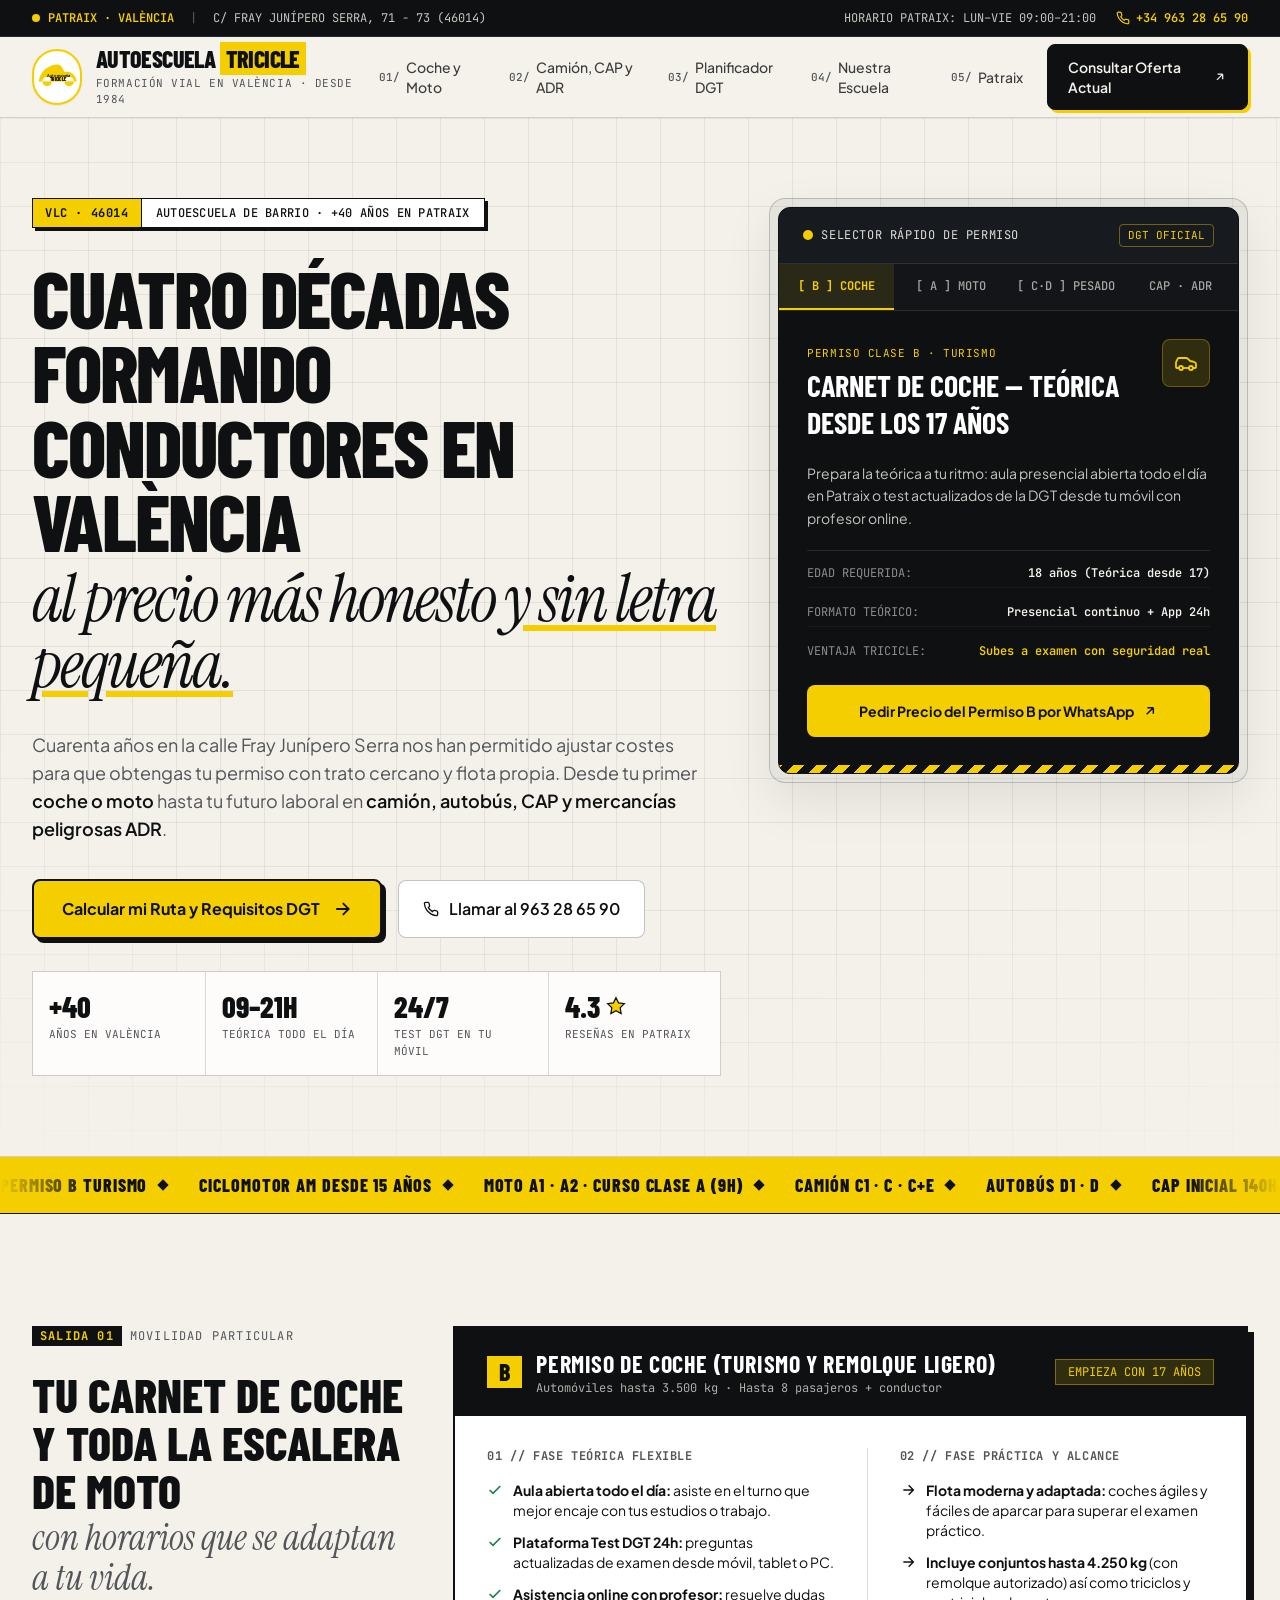
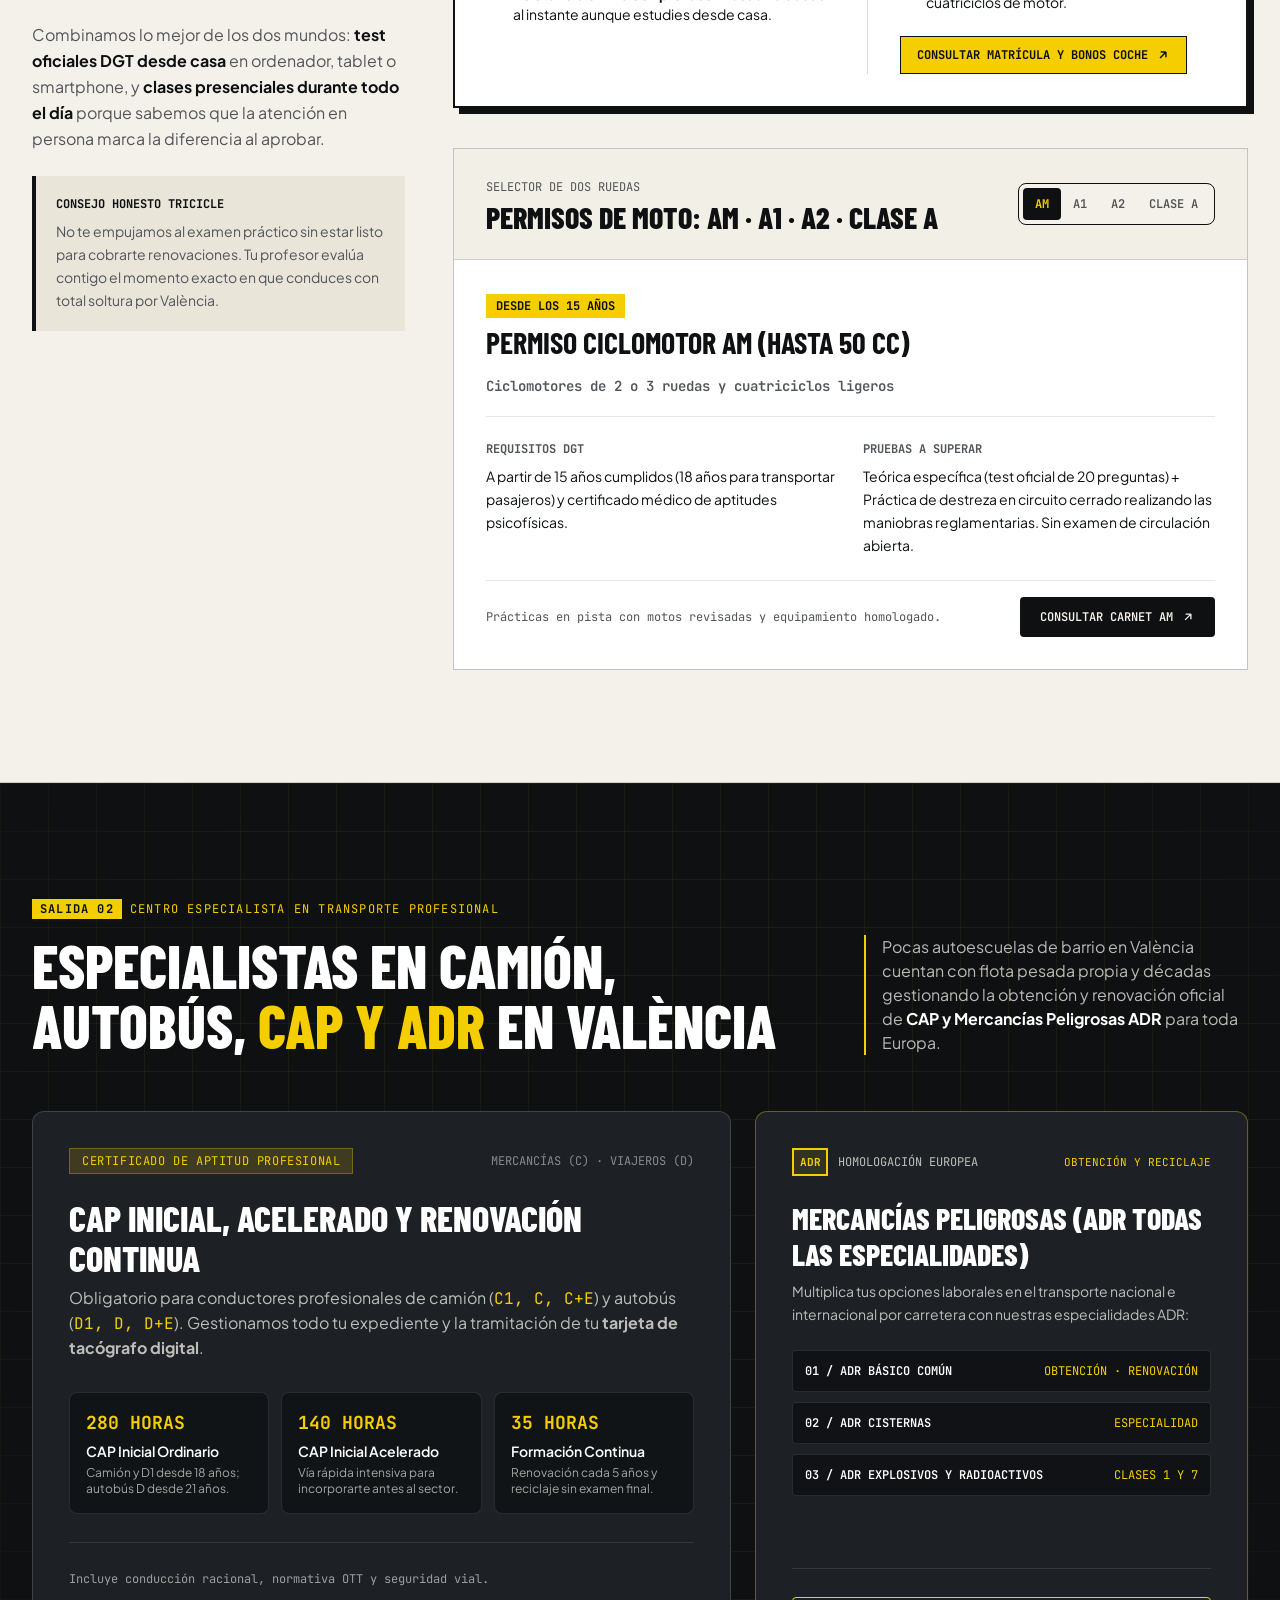
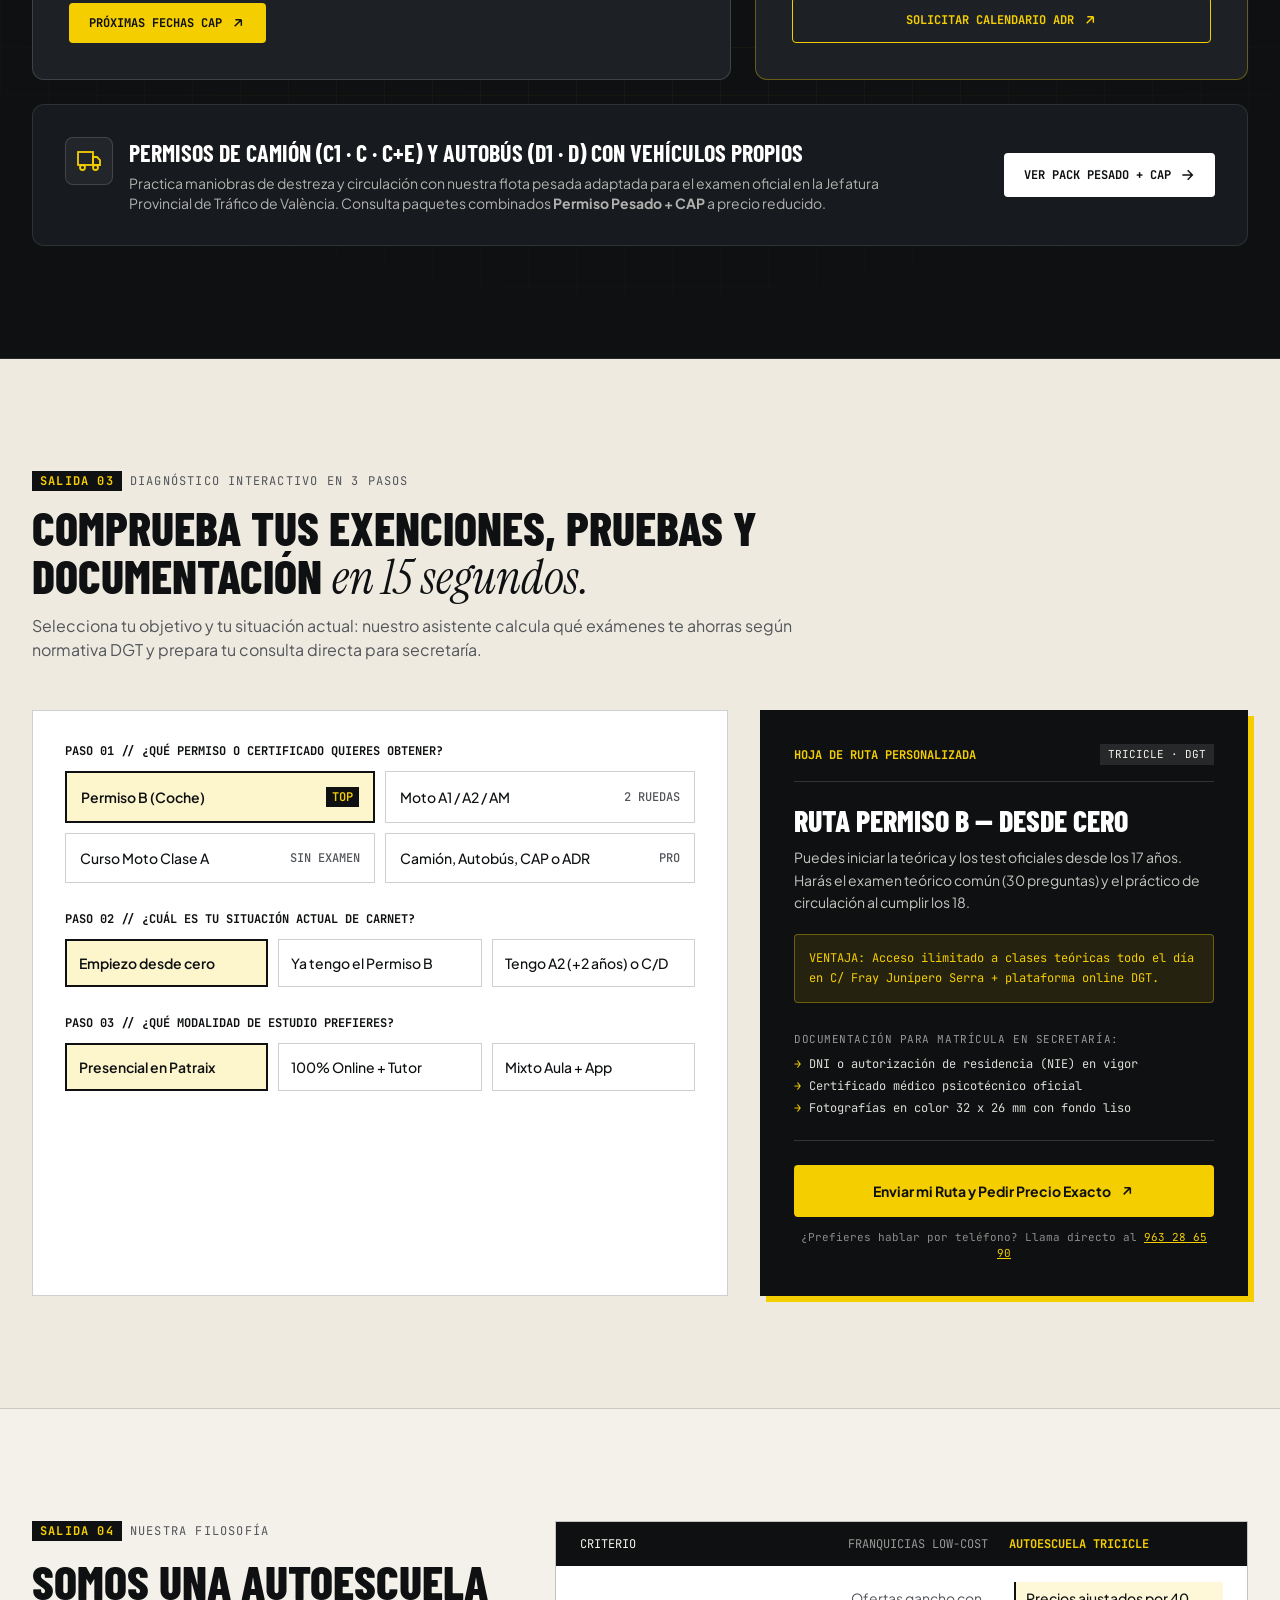
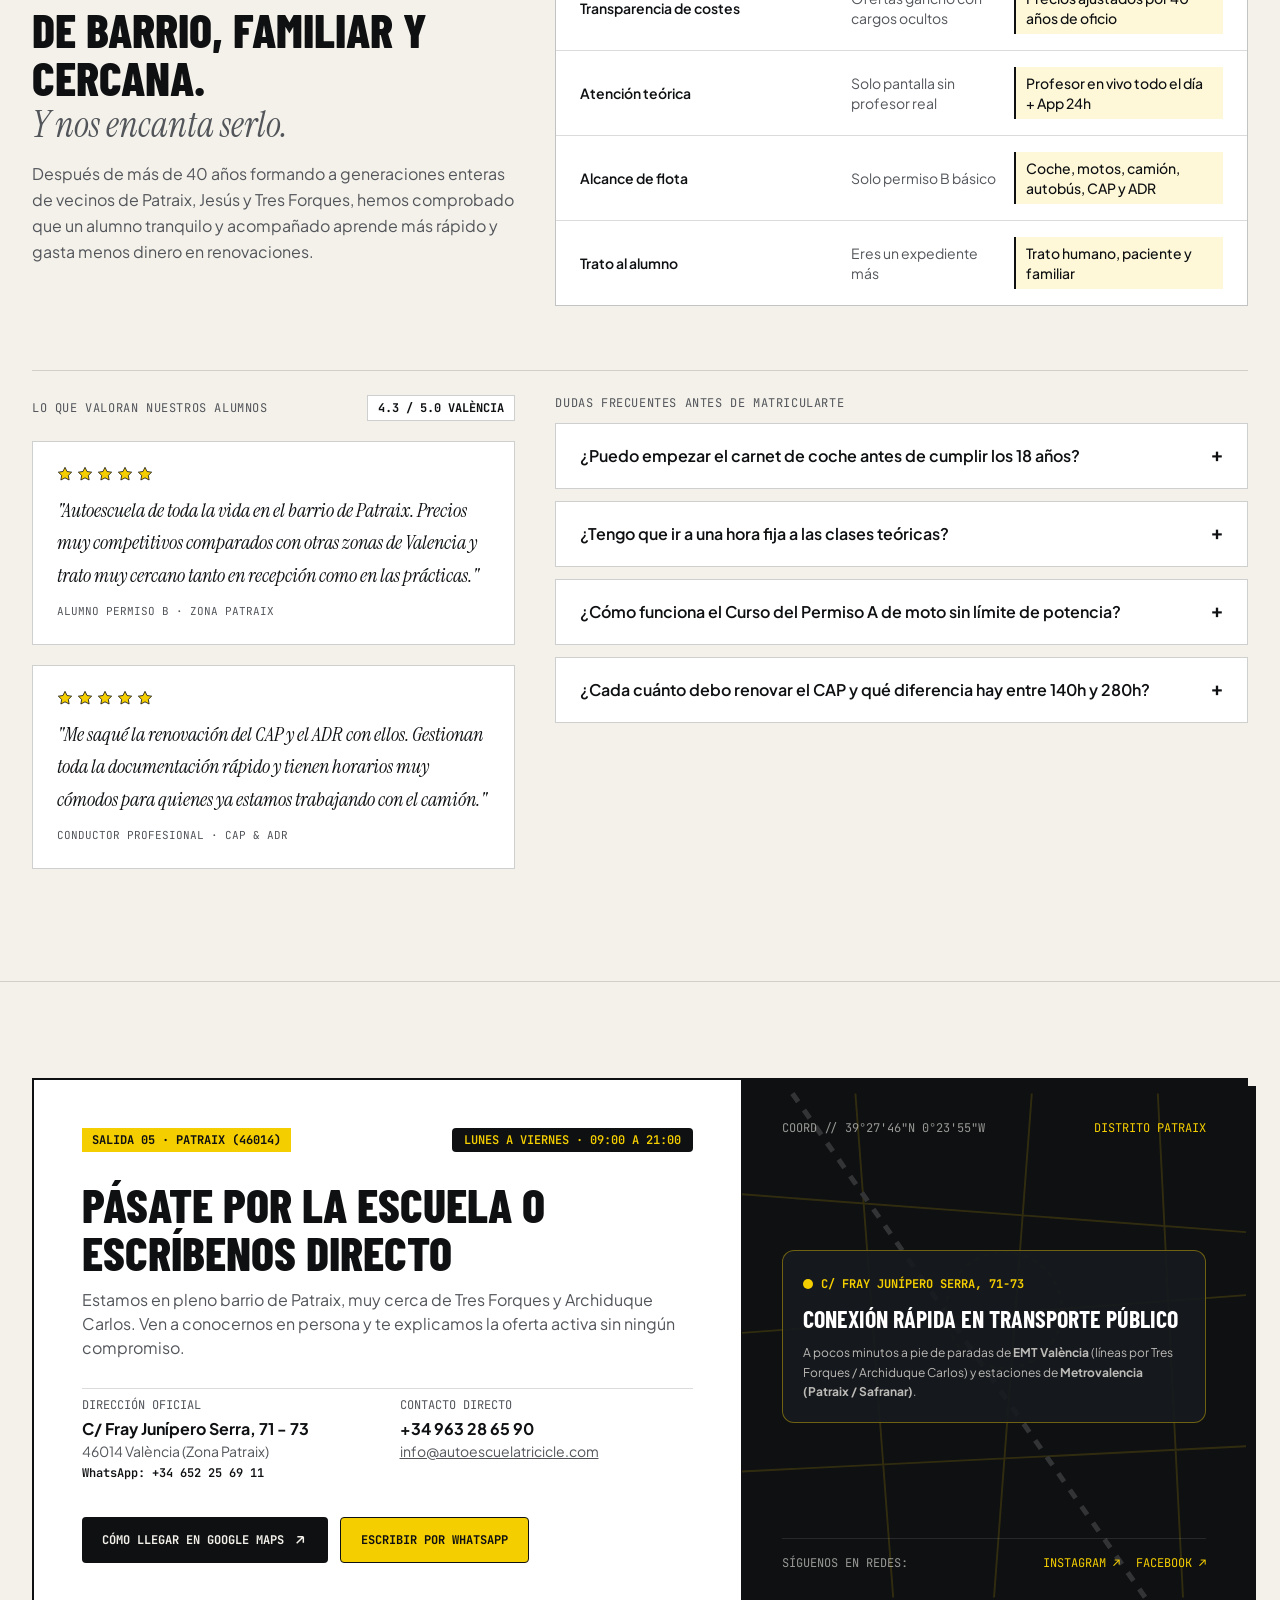
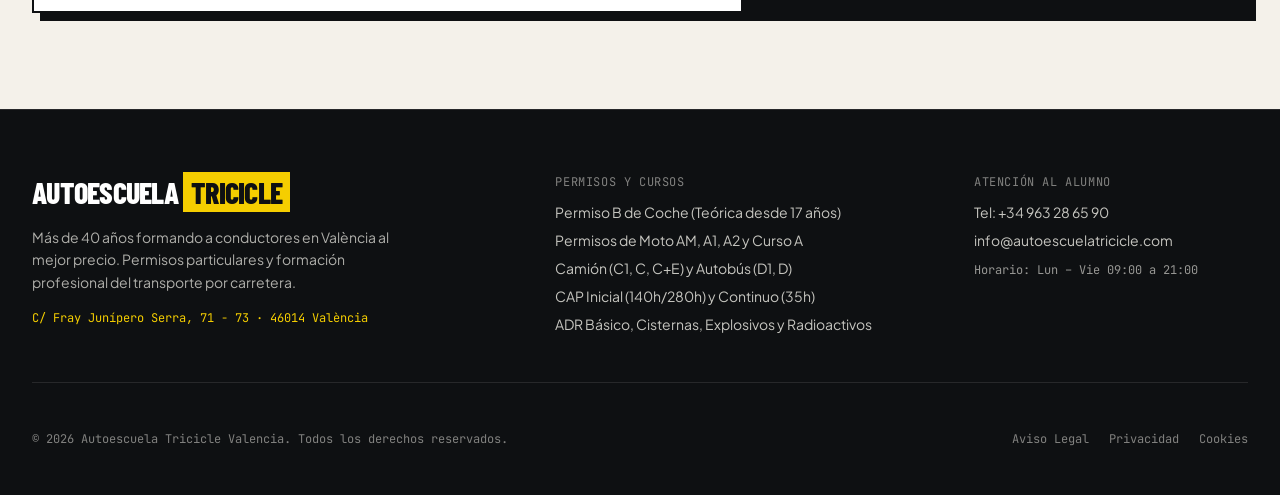
==== index.html @ 82f010a1 "feat: site Autoescuela Tricicle Valencia com design exclusivo e WhatsApp oficial" ====
﻿<!DOCTYPE html>
<html lang="es" class="scroll-smooth">
<head>
  <meta charset="UTF-8" />
  <meta name="viewport" content="width=device-width, initial-scale=1.0" />
  <title>Autoescuela Tricicle Valencia | +40 Años Formando Conductores en Patraix — Coche, Moto, Camión, CAP y ADR</title>
  <meta name="description" content="Autoescuela Tricicle en C/ Fray Junípero Serra 71-73, Patraix (València). Más de 40 años formando conductores al mejor precio: Permiso B, Moto AM/A1/A2/A, Camión, Autobús, CAP y ADR." />

  <!-- Tipografía Editorial & Señalización Vial Europea -->
  <link rel="preconnect" href="https://fonts.googleapis.com" />
  <link rel="preconnect" href="https://fonts.gstatic.com" crossorigin />
  <link href="https://fonts.googleapis.com/css2?family=Barlow+Condensed:ital,wght@0,600;0,700;0,800;1,700&family=Instrument+Serif:ital@0;1&family=JetBrains+Mono:wght@400;500;600;700&family=Plus+Jakarta+Sans:wght@400;500;600;700&display=swap" rel="stylesheet" />

  <style>
/* STANDALONE COMPILED TAILWIND CSS */
*,:after,:before{--tw-border-spacing-x:0;--tw-border-spacing-y:0;--tw-translate-x:0;--tw-translate-y:0;--tw-rotate:0;--tw-skew-x:0;--tw-skew-y:0;--tw-scale-x:1;--tw-scale-y:1;--tw-pan-x: ;--tw-pan-y: ;--tw-pinch-zoom: ;--tw-scroll-snap-strictness:proximity;--tw-gradient-from-position: ;--tw-gradient-via-position: ;--tw-gradient-to-position: ;--tw-ordinal: ;--tw-slashed-zero: ;--tw-numeric-figure: ;--tw-numeric-spacing: ;--tw-numeric-fraction: ;--tw-ring-inset: ;--tw-ring-offset-width:0px;--tw-ring-offset-color:#fff;--tw-ring-color:rgba(59,130,246,.5);--tw-ring-offset-shadow:0 0 #0000;--tw-ring-shadow:0 0 #0000;--tw-shadow:0 0 #0000;--tw-shadow-colored:0 0 #0000;--tw-blur: ;--tw-brightness: ;--tw-contrast: ;--tw-grayscale: ;--tw-hue-rotate: ;--tw-invert: ;--tw-saturate: ;--tw-sepia: ;--tw-drop-shadow: ;--tw-backdrop-blur: ;--tw-backdrop-brightness: ;--tw-backdrop-contrast: ;--tw-backdrop-grayscale: ;--tw-backdrop-hue-rotate: ;--tw-backdrop-invert: ;--tw-backdrop-opacity: ;--tw-backdrop-saturate: ;--tw-backdrop-sepia: ;--tw-contain-size: ;--tw-contain-layout: ;--tw-contain-paint: ;--tw-contain-style: }::backdrop{--tw-border-spacing-x:0;--tw-border-spacing-y:0;--tw-translate-x:0;--tw-translate-y:0;--tw-rotate:0;--tw-skew-x:0;--tw-skew-y:0;--tw-scale-x:1;--tw-scale-y:1;--tw-pan-x: ;--tw-pan-y: ;--tw-pinch-zoom: ;--tw-scroll-snap-strictness:proximity;--tw-gradient-from-position: ;--tw-gradient-via-position: ;--tw-gradient-to-position: ;--tw-ordinal: ;--tw-slashed-zero: ;--tw-numeric-figure: ;--tw-numeric-spacing: ;--tw-numeric-fraction: ;--tw-ring-inset: ;--tw-ring-offset-width:0px;--tw-ring-offset-color:#fff;--tw-ring-color:rgba(59,130,246,.5);--tw-ring-offset-shadow:0 0 #0000;--tw-ring-shadow:0 0 #0000;--tw-shadow:0 0 #0000;--tw-shadow-colored:0 0 #0000;--tw-blur: ;--tw-brightness: ;--tw-contrast: ;--tw-grayscale: ;--tw-hue-rotate: ;--tw-invert: ;--tw-saturate: ;--tw-sepia: ;--tw-drop-shadow: ;--tw-backdrop-blur: ;--tw-backdrop-brightness: ;--tw-backdrop-contrast: ;--tw-backdrop-grayscale: ;--tw-backdrop-hue-rotate: ;--tw-backdrop-invert: ;--tw-backdrop-opacity: ;--tw-backdrop-saturate: ;--tw-backdrop-sepia: ;--tw-contain-size: ;--tw-contain-layout: ;--tw-contain-paint: ;--tw-contain-style: }/*! tailwindcss v3.4.17 | MIT License | https://tailwindcss.com*/*,:after,:before{box-sizing:border-box;border:0 solid #e5e7eb}:after,:before{--tw-content:""}:host,html{line-height:1.5;-webkit-text-size-adjust:100%;-moz-tab-size:4;-o-tab-size:4;tab-size:4;font-family:Plus Jakarta Sans,sans-serif;font-feature-settings:normal;font-variation-settings:normal;-webkit-tap-highlight-color:transparent}body{margin:0;line-height:inherit}hr{height:0;color:inherit;border-top-width:1px}abbr:where([title]){-webkit-text-decoration:underline dotted;text-decoration:underline dotted}h1,h2,h3,h4,h5,h6{font-size:inherit;font-weight:inherit}a{color:inherit;text-decoration:inherit}b,strong{font-weight:bolder}code,kbd,pre,samp{font-family:JetBrains Mono,monospace;font-feature-settings:normal;font-variation-settings:normal;font-size:1em}small{font-size:80%}sub,sup{font-size:75%;line-height:0;position:relative;vertical-align:baseline}sub{bottom:-.25em}sup{top:-.5em}table{text-indent:0;border-color:inherit;border-collapse:collapse}button,input,optgroup,select,textarea{font-family:inherit;font-feature-settings:inherit;font-variation-settings:inherit;font-size:100%;font-weight:inherit;line-height:inherit;letter-spacing:inherit;color:inherit;margin:0;padding:0}button,select{text-transform:none}button,input:where([type=button]),input:where([type=reset]),input:where([type=submit]){-webkit-appearance:button;background-color:transparent;background-image:none}:-moz-focusring{outline:auto}:-moz-ui-invalid{box-shadow:none}progress{vertical-align:baseline}::-webkit-inner-spin-button,::-webkit-outer-spin-button{height:auto}[type=search]{-webkit-appearance:textfield;outline-offset:-2px}::-webkit-search-decoration{-webkit-appearance:none}::-webkit-file-upload-button{-webkit-appearance:button;font:inherit}summary{display:list-item}blockquote,dd,dl,figure,h1,h2,h3,h4,h5,h6,hr,p,pre{margin:0}fieldset{margin:0}fieldset,legend{padding:0}menu,ol,ul{list-style:none;margin:0;padding:0}dialog{padding:0}textarea{resize:vertical}input::-moz-placeholder,textarea::-moz-placeholder{opacity:1;color:#9ca3af}input::placeholder,textarea::placeholder{opacity:1;color:#9ca3af}[role=button],button{cursor:pointer}:disabled{cursor:default}audio,canvas,embed,iframe,img,object,svg,video{display:block;vertical-align:middle}img,video{max-width:100%;height:auto}[hidden]:where(:not([hidden=until-found])){display:none}.pointer-events-none{pointer-events:none}.fixed{position:fixed}.absolute{position:absolute}.relative{position:relative}.sticky{position:sticky}.inset-0{inset:0}.inset-x-0{left:0;right:0}.bottom-0{bottom:0}.top-0{top:0}.z-10{z-index:10}.z-40{z-index:40}.z-50{z-index:50}.col-span-3{grid-column:span 3/span 3}.col-span-4{grid-column:span 4/span 4}.col-span-5{grid-column:span 5/span 5}.mx-auto{margin-left:auto;margin-right:auto}.my-10{margin-top:2.5rem;margin-bottom:2.5rem}.mb-1{margin-bottom:.25rem}.mb-12{margin-bottom:3rem}.mb-2{margin-bottom:.5rem}.mb-3{margin-bottom:.75rem}.mr-2{margin-right:.5rem}.mt-0\.5{margin-top:.125rem}.mt-1{margin-top:.25rem}.mt-2{margin-top:.5rem}.mt-3{margin-top:.75rem}.mt-6{margin-top:1.5rem}.mt-7{margin-top:1.75rem}.block{display:block}.inline-block{display:inline-block}.flex{display:flex}.inline-flex{display:inline-flex}.grid{display:grid}.hidden{display:none}.h-11{height:2.75rem}.h-12{height:3rem}.h-14{height:3.5rem}.h-2{height:.5rem}.h-2\.5{height:.625rem}.h-20{height:5rem}.h-3\.5{height:.875rem}.h-4{height:1rem}.h-5{height:1.25rem}.h-6{height:1.5rem}.h-7{height:1.75rem}.h-full{height:100%}.w-11{width:2.75rem}.w-12{width:3rem}.w-14{width:3.5rem}.w-2{width:.5rem}.w-2\.5{width:.625rem}.w-3\.5{width:.875rem}.w-4{width:1rem}.w-5{width:1.25rem}.w-6{width:1.5rem}.w-9{width:2.25rem}.w-full{width:100%}.max-w-2xl{max-width:42rem}.max-w-3xl{max-width:48rem}.max-w-7xl{max-width:80rem}.max-w-lg{max-width:32rem}.max-w-sm{max-width:24rem}.shrink-0{flex-shrink:0}.rotate-45{--tw-rotate:45deg}.rotate-45,.transform{transform:translate(var(--tw-translate-x),var(--tw-translate-y)) rotate(var(--tw-rotate)) skewX(var(--tw-skew-x)) skewY(var(--tw-skew-y)) scaleX(var(--tw-scale-x)) scaleY(var(--tw-scale-y))}@keyframes ping{75%,to{transform:scale(2);opacity:0}}.animate-ping{animation:ping 1s cubic-bezier(0,0,.2,1) infinite}.select-none{-webkit-user-select:none;-moz-user-select:none;user-select:none}.grid-cols-1{grid-template-columns:repeat(1,minmax(0,1fr))}.grid-cols-12{grid-template-columns:repeat(12,minmax(0,1fr))}.grid-cols-2{grid-template-columns:repeat(2,minmax(0,1fr))}.grid-cols-4{grid-template-columns:repeat(4,minmax(0,1fr))}.flex-col{flex-direction:column}.flex-wrap{flex-wrap:wrap}.items-start{align-items:flex-start}.items-end{align-items:flex-end}.items-center{align-items:center}.items-baseline{align-items:baseline}.items-stretch{align-items:stretch}.justify-center{justify-content:center}.justify-between{justify-content:space-between}.gap-1{gap:.25rem}.gap-1\.5{gap:.375rem}.gap-10{gap:2.5rem}.gap-12{gap:3rem}.gap-2{gap:.5rem}.gap-2\.5{gap:.625rem}.gap-3{gap:.75rem}.gap-3\.5{gap:.875rem}.gap-4{gap:1rem}.gap-5{gap:1.25rem}.gap-6{gap:1.5rem}.gap-7{gap:1.75rem}.gap-8{gap:2rem}.space-y-1\.5>:not([hidden])~:not([hidden]){--tw-space-y-reverse:0;margin-top:calc(.375rem*(1 - var(--tw-space-y-reverse)));margin-bottom:calc(.375rem*var(--tw-space-y-reverse))}.space-y-10>:not([hidden])~:not([hidden]){--tw-space-y-reverse:0;margin-top:calc(2.5rem*(1 - var(--tw-space-y-reverse)));margin-bottom:calc(2.5rem*var(--tw-space-y-reverse))}.space-y-12>:not([hidden])~:not([hidden]){--tw-space-y-reverse:0;margin-top:calc(3rem*(1 - var(--tw-space-y-reverse)));margin-bottom:calc(3rem*var(--tw-space-y-reverse))}.space-y-14>:not([hidden])~:not([hidden]){--tw-space-y-reverse:0;margin-top:calc(3.5rem*(1 - var(--tw-space-y-reverse)));margin-bottom:calc(3.5rem*var(--tw-space-y-reverse))}.space-y-16>:not([hidden])~:not([hidden]){--tw-space-y-reverse:0;margin-top:calc(4rem*(1 - var(--tw-space-y-reverse)));margin-bottom:calc(4rem*var(--tw-space-y-reverse))}.space-y-2>:not([hidden])~:not([hidden]){--tw-space-y-reverse:0;margin-top:calc(.5rem*(1 - var(--tw-space-y-reverse)));margin-bottom:calc(.5rem*var(--tw-space-y-reverse))}.space-y-2\.5>:not([hidden])~:not([hidden]){--tw-space-y-reverse:0;margin-top:calc(.625rem*(1 - var(--tw-space-y-reverse)));margin-bottom:calc(.625rem*var(--tw-space-y-reverse))}.space-y-3>:not([hidden])~:not([hidden]){--tw-space-y-reverse:0;margin-top:calc(.75rem*(1 - var(--tw-space-y-reverse)));margin-bottom:calc(.75rem*var(--tw-space-y-reverse))}.space-y-4>:not([hidden])~:not([hidden]){--tw-space-y-reverse:0;margin-top:calc(1rem*(1 - var(--tw-space-y-reverse)));margin-bottom:calc(1rem*var(--tw-space-y-reverse))}.space-y-5>:not([hidden])~:not([hidden]){--tw-space-y-reverse:0;margin-top:calc(1.25rem*(1 - var(--tw-space-y-reverse)));margin-bottom:calc(1.25rem*var(--tw-space-y-reverse))}.space-y-6>:not([hidden])~:not([hidden]){--tw-space-y-reverse:0;margin-top:calc(1.5rem*(1 - var(--tw-space-y-reverse)));margin-bottom:calc(1.5rem*var(--tw-space-y-reverse))}.space-y-7>:not([hidden])~:not([hidden]){--tw-space-y-reverse:0;margin-top:calc(1.75rem*(1 - var(--tw-space-y-reverse)));margin-bottom:calc(1.75rem*var(--tw-space-y-reverse))}.space-y-8>:not([hidden])~:not([hidden]){--tw-space-y-reverse:0;margin-top:calc(2rem*(1 - var(--tw-space-y-reverse)));margin-bottom:calc(2rem*var(--tw-space-y-reverse))}.divide-y>:not([hidden])~:not([hidden]){--tw-divide-y-reverse:0;border-top-width:calc(1px*(1 - var(--tw-divide-y-reverse)));border-bottom-width:calc(1px*var(--tw-divide-y-reverse))}.divide-asphalt\/15>:not([hidden])~:not([hidden]){border-color:rgba(14,16,18,.15)}.overflow-hidden{overflow:hidden}.scroll-smooth{scroll-behavior:smooth}.rounded{border-radius:.25rem}.rounded-2xl{border-radius:1rem}.rounded-full{border-radius:9999px}.rounded-lg{border-radius:.5rem}.rounded-xl{border-radius:.75rem}.border{border-width:1px}.border-2{border-width:2px}.border-b{border-bottom-width:1px}.border-b-2{border-bottom-width:2px}.border-l-2{border-left-width:2px}.border-l-4{border-left-width:4px}.border-r{border-right-width:1px}.border-t{border-top-width:1px}.border-asphalt{--tw-border-opacity:1;border-color:rgb(14 16 18/var(--tw-border-opacity,1))}.border-asphalt\/10{border-color:rgba(14,16,18,.1)}.border-asphalt\/15{border-color:rgba(14,16,18,.15)}.border-asphalt\/20{border-color:rgba(14,16,18,.2)}.border-asphalt\/25{border-color:rgba(14,16,18,.25)}.border-transparent{border-color:transparent}.border-tricicle{--tw-border-opacity:1;border-color:rgb(245 206 0/var(--tw-border-opacity,1))}.border-tricicle\/30{border-color:rgba(245,206,0,.3)}.border-tricicle\/35{border-color:rgba(245,206,0,.35)}.border-tricicle\/40{border-color:rgba(245,206,0,.4)}.border-white\/10{border-color:hsla(0,0%,100%,.1)}.border-white\/15{border-color:hsla(0,0%,100%,.15)}.border-white\/5{border-color:hsla(0,0%,100%,.05)}.bg-asphalt{--tw-bg-opacity:1;background-color:rgb(14 16 18/var(--tw-bg-opacity,1))}.bg-asphalt\/70{background-color:rgba(14,16,18,.7)}.bg-asphalt\/80{background-color:rgba(14,16,18,.8)}.bg-asphalt\/95{background-color:rgba(14,16,18,.95)}.bg-asphalt\/\[0\.06\]{background-color:rgba(14,16,18,.06)}.bg-asphaltCard{--tw-bg-opacity:1;background-color:rgb(29 33 38/var(--tw-bg-opacity,1))}.bg-asphaltSoft{--tw-bg-opacity:1;background-color:rgb(23 26 30/var(--tw-bg-opacity,1))}.bg-asphaltSoft\/60{background-color:rgba(23,26,30,.6)}.bg-asphaltSoft\/90{background-color:rgba(23,26,30,.9)}.bg-emerald-400{--tw-bg-opacity:1;background-color:rgb(52 211 153/var(--tw-bg-opacity,1))}.bg-paper{--tw-bg-opacity:1;background-color:rgb(244 241 234/var(--tw-bg-opacity,1))}.bg-paper\/95{background-color:hsla(42,31%,94%,.95)}.bg-paperDark{--tw-bg-opacity:1;background-color:rgb(234 229 217/var(--tw-bg-opacity,1))}.bg-paperDark\/50{background-color:hsla(42,29%,88%,.5)}.bg-paperDark\/60{background-color:hsla(42,29%,88%,.6)}.bg-tricicle{--tw-bg-opacity:1;background-color:rgb(245 206 0/var(--tw-bg-opacity,1))}.bg-tricicle\/10{background-color:rgba(245,206,0,.1)}.bg-tricicle\/15{background-color:rgba(245,206,0,.15)}.bg-tricicle\/20{background-color:rgba(245,206,0,.2)}.bg-white{--tw-bg-opacity:1;background-color:rgb(255 255 255/var(--tw-bg-opacity,1))}.bg-white\/10{background-color:hsla(0,0%,100%,.1)}.bg-white\/5{background-color:hsla(0,0%,100%,.05)}.bg-white\/80{background-color:hsla(0,0%,100%,.8)}.fill-tricicle{fill:#f5ce00}.stroke-asphalt{stroke:#0e1012}.p-1{padding:.25rem}.p-2{padding:.5rem}.p-2\.5{padding:.625rem}.p-3{padding:.75rem}.p-3\.5{padding:.875rem}.p-4{padding:1rem}.p-5{padding:1.25rem}.p-6{padding:1.5rem}.p-7{padding:1.75rem}.px-1\.5{padding-left:.375rem;padding-right:.375rem}.px-2{padding-left:.5rem;padding-right:.5rem}.px-2\.5{padding-left:.625rem;padding-right:.625rem}.px-3{padding-left:.75rem;padding-right:.75rem}.px-3\.5{padding-left:.875rem;padding-right:.875rem}.px-4{padding-left:1rem;padding-right:1rem}.px-5{padding-left:1.25rem;padding-right:1.25rem}.px-6{padding-left:1.5rem;padding-right:1.5rem}.px-7{padding-left:1.75rem;padding-right:1.75rem}.py-0\.5{padding-top:.125rem;padding-bottom:.125rem}.py-1{padding-top:.25rem;padding-bottom:.25rem}.py-1\.5{padding-top:.375rem;padding-bottom:.375rem}.py-2{padding-top:.5rem;padding-bottom:.5rem}.py-2\.5{padding-top:.625rem;padding-bottom:.625rem}.py-20{padding-top:5rem;padding-bottom:5rem}.py-3{padding-top:.75rem;padding-bottom:.75rem}.py-3\.5{padding-top:.875rem;padding-bottom:.875rem}.py-4{padding-top:1rem;padding-bottom:1rem}.py-5{padding-top:1.25rem;padding-bottom:1.25rem}.py-6{padding-top:1.5rem;padding-bottom:1.5rem}.pb-12{padding-bottom:3rem}.pb-16{padding-bottom:4rem}.pb-20{padding-bottom:5rem}.pb-4{padding-bottom:1rem}.pb-5{padding-bottom:1.25rem}.pb-6{padding-bottom:1.5rem}.pl-4{padding-left:1rem}.pr-8{padding-right:2rem}.pt-0{padding-top:0}.pt-1{padding-top:.25rem}.pt-10{padding-top:2.5rem}.pt-16{padding-top:4rem}.pt-2{padding-top:.5rem}.pt-4{padding-top:1rem}.pt-6{padding-top:1.5rem}.pt-7{padding-top:1.75rem}.text-left{text-align:left}.text-center{text-align:center}.text-right{text-align:right}.font-display{font-family:Barlow Condensed,sans-serif}.font-mono{font-family:JetBrains Mono,monospace}.font-serif{font-family:"Instrument Serif",serif}.text-2xl{font-size:1.5rem;line-height:2rem}.text-3xl{font-size:1.875rem;line-height:2.25rem}.text-4xl{font-size:2.25rem;line-height:2.5rem}.text-\[11px\]{font-size:11px}.text-\[2\.6rem\]{font-size:2.6rem}.text-\[3\.1rem\]{font-size:3.1rem}.text-base{font-size:1rem;line-height:1.5rem}.text-lg{font-size:1.125rem;line-height:1.75rem}.text-sm{font-size:.875rem;line-height:1.25rem}.text-xl{font-size:1.25rem;line-height:1.75rem}.text-xs{font-size:.75rem;line-height:1rem}.font-bold{font-weight:700}.font-extrabold{font-weight:800}.font-medium{font-weight:500}.font-normal{font-weight:400}.font-semibold{font-weight:600}.uppercase{text-transform:uppercase}.normal-case{text-transform:none}.italic{font-style:italic}.leading-\[0\.92\]{line-height:.92}.leading-\[0\.93\]{line-height:.93}.leading-\[0\.95\]{line-height:.95}.leading-\[1\.02\]{line-height:1.02}.leading-none{line-height:1}.leading-relaxed{line-height:1.625}.leading-tight{line-height:1.25}.tracking-tight{letter-spacing:-.025em}.tracking-wide{letter-spacing:.025em}.tracking-wider{letter-spacing:.05em}.tracking-widest{letter-spacing:.1em}.text-apto{--tw-text-opacity:1;color:rgb(26 127 75/var(--tw-text-opacity,1))}.text-asphalt{--tw-text-opacity:1;color:rgb(14 16 18/var(--tw-text-opacity,1))}.text-asphalt\/70{color:rgba(14,16,18,.7)}.text-asphalt\/80{color:rgba(14,16,18,.8)}.text-inkMuted{--tw-text-opacity:1;color:rgb(82 85 90/var(--tw-text-opacity,1))}.text-paper{--tw-text-opacity:1;color:rgb(244 241 234/var(--tw-text-opacity,1))}.text-paper\/50{color:hsla(42,31%,94%,.5)}.text-paper\/55{color:hsla(42,31%,94%,.55)}.text-paper\/60{color:hsla(42,31%,94%,.6)}.text-paper\/65{color:hsla(42,31%,94%,.65)}.text-paper\/70{color:hsla(42,31%,94%,.7)}.text-paper\/75{color:hsla(42,31%,94%,.75)}.text-paper\/80{color:hsla(42,31%,94%,.8)}.text-paper\/90{color:hsla(42,31%,94%,.9)}.text-tricicle{--tw-text-opacity:1;color:rgb(245 206 0/var(--tw-text-opacity,1))}.text-white{--tw-text-opacity:1;color:rgb(255 255 255/var(--tw-text-opacity,1))}.text-white\/30{color:hsla(0,0%,100%,.3)}.underline{text-decoration-line:underline}.decoration-tricicle{text-decoration-color:#f5ce00}.decoration-\[6px\]{text-decoration-thickness:6px}.underline-offset-4{text-underline-offset:4px}.antialiased{-webkit-font-smoothing:antialiased;-moz-osx-font-smoothing:grayscale}.opacity-15{opacity:.15}.shadow-\[0_20px_50px_rgba\(14\2c 16\2c 18\2c 0\.08\)\]{--tw-shadow:0 20px 50px rgba(14,16,18,.08);--tw-shadow-colored:0 20px 50px var(--tw-shadow-color);box-shadow:var(--tw-ring-offset-shadow,0 0 #0000),var(--tw-ring-shadow,0 0 #0000),var(--tw-shadow)}.shadow-\[3px_3px_0px_\#0E1012\]{--tw-shadow:3px 3px 0px #0e1012;--tw-shadow-colored:3px 3px 0px var(--tw-shadow-color)}.shadow-\[3px_3px_0px_\#0E1012\],.shadow-\[3px_3px_0px_\#F5CE00\]{box-shadow:var(--tw-ring-offset-shadow,0 0 #0000),var(--tw-ring-shadow,0 0 #0000),var(--tw-shadow)}.shadow-\[3px_3px_0px_\#F5CE00\]{--tw-shadow:3px 3px 0px #f5ce00;--tw-shadow-colored:3px 3px 0px var(--tw-shadow-color)}.shadow-\[4px_4px_0px_\#0E1012\]{--tw-shadow:4px 4px 0px #0e1012;--tw-shadow-colored:4px 4px 0px var(--tw-shadow-color);box-shadow:var(--tw-ring-offset-shadow,0 0 #0000),var(--tw-ring-shadow,0 0 #0000),var(--tw-shadow)}.shadow-\[6px_6px_0px_\#0E1012\]{--tw-shadow:6px 6px 0px #0e1012;--tw-shadow-colored:6px 6px 0px var(--tw-shadow-color)}.shadow-\[6px_6px_0px_\#0E1012\],.shadow-\[6px_6px_0px_\#F5CE00\]{box-shadow:var(--tw-ring-offset-shadow,0 0 #0000),var(--tw-ring-shadow,0 0 #0000),var(--tw-shadow)}.shadow-\[6px_6px_0px_\#F5CE00\]{--tw-shadow:6px 6px 0px #f5ce00;--tw-shadow-colored:6px 6px 0px var(--tw-shadow-color)}.shadow-\[8px_8px_0px_\#0E1012\]{--tw-shadow:8px 8px 0px #0e1012;--tw-shadow-colored:8px 8px 0px var(--tw-shadow-color)}.shadow-\[8px_8px_0px_\#0E1012\],.shadow-sm{box-shadow:var(--tw-ring-offset-shadow,0 0 #0000),var(--tw-ring-shadow,0 0 #0000),var(--tw-shadow)}.shadow-sm{--tw-shadow:0 1px 2px 0 rgba(0,0,0,.05);--tw-shadow-colored:0 1px 2px 0 var(--tw-shadow-color)}.filter{filter:var(--tw-blur) var(--tw-brightness) var(--tw-contrast) var(--tw-grayscale) var(--tw-hue-rotate) var(--tw-invert) var(--tw-saturate) var(--tw-sepia) var(--tw-drop-shadow)}.backdrop-blur-md{--tw-backdrop-blur:blur(12px)}.backdrop-blur-md,.backdrop-blur-sm{-webkit-backdrop-filter:var(--tw-backdrop-blur) var(--tw-backdrop-brightness) var(--tw-backdrop-contrast) var(--tw-backdrop-grayscale) var(--tw-backdrop-hue-rotate) var(--tw-backdrop-invert) var(--tw-backdrop-opacity) var(--tw-backdrop-saturate) var(--tw-backdrop-sepia);backdrop-filter:var(--tw-backdrop-blur) var(--tw-backdrop-brightness) var(--tw-backdrop-contrast) var(--tw-backdrop-grayscale) var(--tw-backdrop-hue-rotate) var(--tw-backdrop-invert) var(--tw-backdrop-opacity) var(--tw-backdrop-saturate) var(--tw-backdrop-sepia)}.backdrop-blur-sm{--tw-backdrop-blur:blur(4px)}.transition{transition-property:color,background-color,border-color,text-decoration-color,fill,stroke,opacity,box-shadow,transform,filter,-webkit-backdrop-filter;transition-property:color,background-color,border-color,text-decoration-color,fill,stroke,opacity,box-shadow,transform,filter,backdrop-filter;transition-property:color,background-color,border-color,text-decoration-color,fill,stroke,opacity,box-shadow,transform,filter,backdrop-filter,-webkit-backdrop-filter;transition-timing-function:cubic-bezier(.4,0,.2,1);transition-duration:.15s}.transition-all{transition-property:all;transition-timing-function:cubic-bezier(.4,0,.2,1);transition-duration:.15s}.transition-colors{transition-property:color,background-color,border-color,text-decoration-color,fill,stroke;transition-timing-function:cubic-bezier(.4,0,.2,1);transition-duration:.15s}.transition-transform{transition-property:transform;transition-timing-function:cubic-bezier(.4,0,.2,1);transition-duration:.15s}.duration-200{transition-duration:.2s}.duration-300{transition-duration:.3s}.selection\:bg-tricicle ::-moz-selection{--tw-bg-opacity:1;background-color:rgb(245 206 0/var(--tw-bg-opacity,1))}.selection\:bg-tricicle ::selection{--tw-bg-opacity:1;background-color:rgb(245 206 0/var(--tw-bg-opacity,1))}.selection\:text-asphalt ::-moz-selection{--tw-text-opacity:1;color:rgb(14 16 18/var(--tw-text-opacity,1))}.selection\:text-asphalt ::selection{--tw-text-opacity:1;color:rgb(14 16 18/var(--tw-text-opacity,1))}.selection\:bg-tricicle::-moz-selection{--tw-bg-opacity:1;background-color:rgb(245 206 0/var(--tw-bg-opacity,1))}.selection\:bg-tricicle::selection{--tw-bg-opacity:1;background-color:rgb(245 206 0/var(--tw-bg-opacity,1))}.selection\:text-asphalt::-moz-selection{--tw-text-opacity:1;color:rgb(14 16 18/var(--tw-text-opacity,1))}.selection\:text-asphalt::selection{--tw-text-opacity:1;color:rgb(14 16 18/var(--tw-text-opacity,1))}.hover\:translate-x-\[2px\]:hover{--tw-translate-x:2px}.hover\:translate-x-\[2px\]:hover,.hover\:translate-y-\[2px\]:hover{transform:translate(var(--tw-translate-x),var(--tw-translate-y)) rotate(var(--tw-rotate)) skewX(var(--tw-skew-x)) skewY(var(--tw-skew-y)) scaleX(var(--tw-scale-x)) scaleY(var(--tw-scale-y))}.hover\:translate-y-\[2px\]:hover{--tw-translate-y:2px}.hover\:border-asphalt:hover{--tw-border-opacity:1;border-color:rgb(14 16 18/var(--tw-border-opacity,1))}.hover\:bg-asphalt\/5:hover{background-color:rgba(14,16,18,.05)}.hover\:bg-paperDark:hover{--tw-bg-opacity:1;background-color:rgb(234 229 217/var(--tw-bg-opacity,1))}.hover\:bg-tricicle:hover{--tw-bg-opacity:1;background-color:rgb(245 206 0/var(--tw-bg-opacity,1))}.hover\:bg-tricicleHover:hover{--tw-bg-opacity:1;background-color:rgb(255 216 20/var(--tw-bg-opacity,1))}.hover\:text-asphalt:hover{--tw-text-opacity:1;color:rgb(14 16 18/var(--tw-text-opacity,1))}.hover\:text-paper:hover{--tw-text-opacity:1;color:rgb(244 241 234/var(--tw-text-opacity,1))}.hover\:text-tricicle:hover{--tw-text-opacity:1;color:rgb(245 206 0/var(--tw-text-opacity,1))}.hover\:underline:hover{text-decoration-line:underline}.hover\:shadow-\[2px_2px_0px_\#0E1012\]:hover{--tw-shadow:2px 2px 0px #0e1012;--tw-shadow-colored:2px 2px 0px var(--tw-shadow-color)}.hover\:shadow-\[2px_2px_0px_\#0E1012\]:hover,.hover\:shadow-none:hover{box-shadow:var(--tw-ring-offset-shadow,0 0 #0000),var(--tw-ring-shadow,0 0 #0000),var(--tw-shadow)}.hover\:shadow-none:hover{--tw-shadow:0 0 #0000;--tw-shadow-colored:0 0 #0000}.focus\:outline-none:focus{outline:2px solid transparent;outline-offset:2px}.group:hover .group-hover\:scale-105{--tw-scale-x:1.05;--tw-scale-y:1.05;transform:translate(var(--tw-translate-x),var(--tw-translate-y)) rotate(var(--tw-rotate)) skewX(var(--tw-skew-x)) skewY(var(--tw-skew-y)) scaleX(var(--tw-scale-x)) scaleY(var(--tw-scale-y))}@media (min-width:640px){.sm\:inline{display:inline}.sm\:flex{display:flex}.sm\:grid-cols-2{grid-template-columns:repeat(2,minmax(0,1fr))}.sm\:grid-cols-3{grid-template-columns:repeat(3,minmax(0,1fr))}.sm\:grid-cols-4{grid-template-columns:repeat(4,minmax(0,1fr))}.sm\:flex-row{flex-direction:row}.sm\:items-center{align-items:center}.sm\:divide-x>:not([hidden])~:not([hidden]){--tw-divide-x-reverse:0;border-right-width:calc(1px*var(--tw-divide-x-reverse));border-left-width:calc(1px*(1 - var(--tw-divide-x-reverse)))}.sm\:divide-y-0>:not([hidden])~:not([hidden]){--tw-divide-y-reverse:0;border-top-width:calc(0px*(1 - var(--tw-divide-y-reverse)));border-bottom-width:calc(0px*var(--tw-divide-y-reverse))}.sm\:p-10{padding:2.5rem}.sm\:p-7{padding:1.75rem}.sm\:p-8{padding:2rem}.sm\:p-9{padding:2.25rem}.sm\:px-6{padding-left:1.5rem;padding-right:1.5rem}.sm\:px-8{padding-left:2rem;padding-right:2rem}.sm\:text-3xl{font-size:1.875rem;line-height:2.25rem}.sm\:text-4xl{font-size:2.25rem;line-height:2.5rem}.sm\:text-5xl{font-size:3rem;line-height:1}.sm\:text-6xl{font-size:3.75rem;line-height:1}.sm\:text-\[3\.5rem\]{font-size:3.5rem}.sm\:text-\[4\.25rem\]{font-size:4.25rem}.sm\:text-base{font-size:1rem;line-height:1.5rem}.sm\:text-lg{font-size:1.125rem;line-height:1.75rem}.sm\:text-sm{font-size:.875rem;line-height:1.25rem}}@media (min-width:768px){.md\:col-span-3{grid-column:span 3/span 3}.md\:col-span-4{grid-column:span 4/span 4}.md\:col-span-5{grid-column:span 5/span 5}.md\:inline-flex{display:inline-flex}.md\:grid-cols-12{grid-template-columns:repeat(12,minmax(0,1fr))}.md\:grid-cols-2{grid-template-columns:repeat(2,minmax(0,1fr))}.md\:flex-row{flex-direction:row}.md\:items-center{align-items:center}.md\:border-l{border-left-width:1px}.md\:border-asphalt\/15{border-color:rgba(14,16,18,.15)}.md\:pl-8{padding-left:2rem}}@media (min-width:1024px){.lg\:sticky{position:sticky}.lg\:top-28{top:7rem}.lg\:col-span-12{grid-column:span 12/span 12}.lg\:col-span-4{grid-column:span 4/span 4}.lg\:col-span-5{grid-column:span 5/span 5}.lg\:col-span-7{grid-column:span 7/span 7}.lg\:col-span-8{grid-column:span 8/span 8}.lg\:flex{display:flex}.lg\:hidden{display:none}.lg\:grid-cols-12{grid-template-columns:repeat(12,minmax(0,1fr))}.lg\:gap-12{gap:3rem}.lg\:border-l{border-left-width:1px}.lg\:border-t-0{border-top-width:0}.lg\:p-12{padding:3rem}.lg\:px-8{padding-left:2rem;padding-right:2rem}.lg\:py-20{padding-top:5rem;padding-bottom:5rem}.lg\:py-24{padding-top:6rem;padding-bottom:6rem}.lg\:py-28{padding-top:7rem;padding-bottom:7rem}.lg\:pb-0{padding-bottom:0}.lg\:text-\[4\.1rem\]{font-size:4.1rem}.lg\:text-\[5rem\]{font-size:5rem}}
</style>

  <style>
    :root {
      --bg-paper: #F4F1EA;
      --asphalt: #0E1012;
      --tricicle-yellow: #F5CE00;
    }

    body {
      background-color: var(--bg-paper);
      color: var(--asphalt);
      font-family: 'Plus Jakarta Sans', sans-serif;
      overflow-x: hidden;
      -webkit-font-smoothing: antialiased;
    }

    /* Textura Analógica de Estudio (Noise Sutil) */
    .grain-overlay { display: none; }

    /* Grade Técnica Arquitetônica (ibelick/background-snippets) */
    .architectural-grid {
      background-size: 44px 44px;
      background-image:
        linear-gradient(to right, rgba(14, 16, 18, 0.065) 1px, transparent 1px),
        linear-gradient(to bottom, rgba(14, 16, 18, 0.065) 1px, transparent 1px);
      mask-image: radial-gradient(ellipse 90% 80% at 50% 35%, #000 55%, transparent 100%);
      -webkit-mask-image: radial-gradient(ellipse 90% 80% at 50% 35%, #000 55%, transparent 100%);
    }

    .architectural-grid-dark {
      background-size: 48px 48px;
      background-image:
        linear-gradient(to right, rgba(245, 206, 0, 0.06) 1px, transparent 1px),
        linear-gradient(to bottom, rgba(245, 206, 0, 0.06) 1px, transparent 1px);
      mask-image: radial-gradient(ellipse 85% 75% at 50% 30%, #000 45%, transparent 100%);
      -webkit-mask-image: radial-gradient(ellipse 85% 75% at 50% 30%, #000 45%, transparent 100%);
    }

    /* Spotlight Card Mouse-Tracker (aceternity/ui) */
    .spotlight-card {
      position: relative;
      overflow: hidden;
    }
    .spotlight-card::before {
      content: "";
      position: absolute;
      inset: 0;
      background: radial-gradient(
        520px circle at var(--mouse-x, 50%) var(--mouse-y, 50%),
        rgba(245, 206, 0, 0.11),
        transparent 45%
      );
      opacity: 0;
      transition: opacity 0.35s ease;
      pointer-events: none;
      z-index: 1;
    }
    .spotlight-card:hover::before {
      opacity: 1;
    }

    /* Infinite Marquee com Fade Lateral (magicuidesign/magicui) */
    .marquee-mask {
      mask-image: linear-gradient(to right, transparent, black 7%, black 93%, transparent);
      -webkit-mask-image: linear-gradient(to right, transparent, black 7%, black 93%, transparent);
    }
    @keyframes marquee-scroll {
      from { transform: translateX(0); }
      to { transform: translateX(-50%); }
    }
    .marquee-track {
      display: flex;
      width: max-content;
      animation: marquee-scroll 34s linear infinite;
    }
    .marquee-track:hover {
      animation-play-state: paused;
    }

    /* Coreografia Staggered In-View (ibelick/motion-primitives) */
    .reveal-up {
      opacity: 0;
      transform: translateY(20px);
      transition: opacity 0.7s cubic-bezier(0.16, 1, 0.3, 1), transform 0.7s cubic-bezier(0.16, 1, 0.3, 1);
    }
    .reveal-up.is-visible {
      opacity: 1;
      transform: translateY(0);
    }

    /* Faixa Vial Diagonal Sutil */
    .road-stripe {
      background: repeating-linear-gradient(
        -45deg,
        #0E1012,
        #0E1012 8px,
        #F5CE00 8px,
        #F5CE00 16px
      );
    }

    /* Custom Scrollbar */
    ::-webkit-scrollbar {
      width: 8px;
    }
    ::-webkit-scrollbar-track {
      background: #EAE5D9;
    }
    ::-webkit-scrollbar-thumb {
      background: #0E1012;
    }
    ::-webkit-scrollbar-thumb:hover {
      background: #33373D;
    }

    @media (prefers-reduced-motion: reduce) {
      .reveal-up { opacity: 1; transform: none; transition: none; }
      .marquee-track { animation: none; }
    }
  </style>
</head>
<body class="pb-20 lg:pb-0 selection:bg-tricicle selection:text-asphalt">

  <!-- Textura Analógica de Estúdio -->
  <!-- Grain overlay disabled for peak performance -->

  <!-- BARRA TÉCNICA SUPERIOR: COORDENADAS & ATENDIMENTO EM PATRAIX -->
  <div class="bg-asphalt text-paper border-b border-white/10 text-xs font-mono">
    <div class="max-w-7xl mx-auto px-4 sm:px-6 lg:px-8 py-2.5 flex flex-wrap items-center justify-between gap-3">
      <div class="flex items-center gap-4 flex-wrap">
        <span class="inline-flex items-center gap-2 text-tricicle font-semibold">
          <span class="w-2 h-2 rounded-full bg-tricicle inline-block"></span>
          PATRAIX · VALÈNCIA
        </span>
        <span class="hidden sm:inline text-white/30">|</span>
        <span class="text-paper/80">C/ FRAY JUNÍPERO SERRA, 71 - 73 (46014)</span>
      </div>
      <div class="flex items-center gap-5">
        <span id="live-status-top" class="hidden md:inline-flex items-center gap-2 text-paper/80">
          LUN–VIE 09:00–21:00
        </span>
        <a href="tel:+34963286590" class="inline-flex items-center gap-1.5 text-tricicle hover:underline font-semibold">
          <svg class="w-3.5 h-3.5" viewBox="0 0 24 24" fill="none" stroke="currentColor" stroke-width="2"><path d="M22 16.92v3a2 2 0 0 1-2.18 2 19.79 19.79 0 0 1-8.63-3.07 19.5 19.5 0 0 1-6-6 19.79 19.79 0 0 1-3.07-8.67A2 2 0 0 1 4.11 2h3a2 2 0 0 1 2 1.72c.127.96.361 1.903.7 2.81a2 2 0 0 1-.45 2.11L8.09 9.91a16 16 0 0 0 6 6l1.27-1.27a2 2 0 0 1 2.11-.45c.907.339 1.85.573 2.81.7A2 2 0 0 1 22 16.92z"/></svg>
          +34 963 28 65 90
        </a>
      </div>
    </div>
  </div>

  <!-- HEADER ARQUITETÔNICO COM LOGO VETORIAL FIEL À MARCA TRICICLE -->
  <header class="sticky top-0 z-40 bg-paper/95 backdrop-blur-md border-b border-asphalt/15">
    <div class="max-w-7xl mx-auto px-4 sm:px-6 lg:px-8 h-20 flex items-center justify-between gap-6">
      <!-- Símbolo Oficial Autoescuela Tricicle recriado em SVG Nítido (Carro em arco amarelo + rodas bipartidas em negativo) -->
      <a href="#" class="flex items-center gap-3.5 group focus:outline-none" aria-label="Autoescuela Tricicle Valencia Inicio">
        <div class="w-14 h-14 rounded-full border-2 border-tricicle bg-white flex items-center justify-center shadow-sm group-hover:scale-105 transition-transform duration-300">
          <svg viewBox="0 0 120 100" class="w-11 h-11" aria-hidden="true">
            <!-- Corpo do carro em arco amarelo -->
            <path d="M10 62 C14 34, 38 16, 62 16 C70 16, 75 24, 80 36 L88 36 C102 37, 110 47, 112 57 L114 62 Z" fill="#F5CE00"/>
            <!-- Recorte superior branco das duas rodas (efeito negativo original da marca) -->
            <path d="M20 62 A13 13 0 0 1 46 62 Z" fill="#FFFFFF"/>
            <path d="M80 62 A13 13 0 0 1 106 62 Z" fill="#FFFFFF"/>
            <!-- Metade inferior amarela das duas rodas -->
            <path d="M20 62 A13 13 0 0 0 46 62 Z" fill="#F5CE00"/>
            <path d="M80 62 A13 13 0 0 0 106 62 Z" fill="#F5CE00"/>
            <!-- Tipografia interna geométrica -->
            <text x="63" y="49" text-anchor="middle" font-family="Plus Jakarta Sans, sans-serif" font-size="10.5" font-weight="700" fill="#0E1012">Autoescuela</text>
            <text x="63" y="61" text-anchor="middle" font-family="Barlow Condensed, sans-serif" font-size="14" font-weight="800" letter-spacing="0.6" fill="#0E1012">TRICICLE</text>
          </svg>
        </div>
        <div>
          <div class="font-display font-extrabold text-2xl tracking-tight leading-none text-asphalt">
            AUTOESCUELA <span class="bg-tricicle px-1.5 py-0.5">TRICICLE</span>
          </div>
          <div class="font-mono text-[11px] tracking-wider text-inkMuted uppercase mt-1">
            Formación Vial en València · Desde 1984
          </div>
        </div>
      </a>

      <!-- Navegação Estilo Sinalização Numerada -->
      <nav class="hidden lg:flex items-center gap-7 text-sm font-medium">
        <a href="#permisos" class="hover:text-asphalt text-asphalt/80 transition-colors flex items-center gap-1.5">
          <span class="font-mono text-[11px] text-inkMuted">01/</span> Coche y Moto
        </a>
        <a href="#profesional" class="hover:text-asphalt text-asphalt/80 transition-colors flex items-center gap-1.5">
          <span class="font-mono text-[11px] text-inkMuted">02/</span> Camión, CAP y ADR
        </a>
        <a href="#planificador" class="hover:text-asphalt text-asphalt/80 transition-colors flex items-center gap-1.5">
          <span class="font-mono text-[11px] text-inkMuted">03/</span> Planificador DGT
        </a>
        <a href="#barrio" class="hover:text-asphalt text-asphalt/80 transition-colors flex items-center gap-1.5">
          <span class="font-mono text-[11px] text-inkMuted">04/</span> Nuestra Escuela
        </a>
        <a href="#ubicacion" class="hover:text-asphalt text-asphalt/80 transition-colors flex items-center gap-1.5">
          <span class="font-mono text-[11px] text-inkMuted">05/</span> Patraix
        </a>
      </nav>

      <!-- CTA Principal Header -->
      <div class="hidden sm:flex items-center gap-3">
        <a href="https://wa.me/34652256911?text=Hola%20Autoescuela%20Tricicle%2C%20me%20gustar%C3%ADa%20recibir%20informaci%C3%B3n%20sobre%20precios%20y%20matr%C3%ADculas%20en%20Valencia."
           target="_blank" rel="noopener noreferrer"
           class="inline-flex items-center gap-2.5 bg-asphalt text-paper hover:bg-tricicle hover:text-asphalt font-semibold text-sm px-5 py-3 rounded-lg border border-asphalt transition-all duration-200 shadow-[3px_3px_0px_#F5CE00] hover:shadow-none hover:translate-x-[2px] hover:translate-y-[2px]">
          <span>Consultar Oferta Actual</span>
          <svg class="w-4 h-4" viewBox="0 0 24 24" fill="none" stroke="currentColor" stroke-width="2.2"><path d="M7 17L17 7M17 7H8M17 7V16"/></svg>
        </a>
      </div>

      <!-- Botão Menu Mobile -->
      <button id="mobile-menu-btn" type="button" class="lg:hidden p-2.5 rounded-lg border border-asphalt/20 text-asphalt hover:bg-asphalt/5" aria-label="Abrir menú de navegación">
        <svg id="menu-icon-open" class="w-6 h-6" viewBox="0 0 24 24" fill="none" stroke="currentColor" stroke-width="2"><path d="M4 7h16M4 12h16M4 17h10"/></svg>
        <svg id="menu-icon-close" class="w-6 h-6 hidden" viewBox="0 0 24 24" fill="none" stroke="currentColor" stroke-width="2"><path d="M18 6L6 18M6 6l12 12"/></svg>
      </button>
    </div>

    <!-- Drawer Mobile -->
    <div id="mobile-menu" class="hidden lg:hidden border-t border-asphalt/15 bg-paper px-4 pt-4 pb-6 space-y-3">
      <a href="#permisos" class="mobile-nav-link block py-2.5 border-b border-asphalt/10 font-medium"><span class="font-mono text-xs text-inkMuted mr-2">01/</span> Permisos de Coche y Moto</a>
      <a href="#profesional" class="mobile-nav-link block py-2.5 border-b border-asphalt/10 font-medium"><span class="font-mono text-xs text-inkMuted mr-2">02/</span> Camión, Autobús, CAP y ADR</a>
      <a href="#planificador" class="mobile-nav-link block py-2.5 border-b border-asphalt/10 font-medium"><span class="font-mono text-xs text-inkMuted mr-2">03/</span> Planificador y Requisitos DGT</a>
      <a href="#barrio" class="mobile-nav-link block py-2.5 border-b border-asphalt/10 font-medium"><span class="font-mono text-xs text-inkMuted mr-2">04/</span> Por qué elegir Tricicle</a>
      <a href="#ubicacion" class="mobile-nav-link block py-2.5 font-medium"><span class="font-mono text-xs text-inkMuted mr-2">05/</span> Ubicación en Patraix y Horario</a>
    </div>
  </header>

  <!-- ===================================================================== -->
  <!-- DOBRA 1: HERO ASSIMÉTRICO "PLACA KM 40 · PATRAIX" + SELETOR DE ROTA   -->
  <!-- ===================================================================== -->
  <section class="relative border-b border-asphalt/15 overflow-hidden">
    <div class="architectural-grid absolute inset-0 pointer-events-none" aria-hidden="true"></div>

    <div class="relative max-w-7xl mx-auto px-4 sm:px-6 lg:px-8 pt-10 pb-16 lg:py-20">
      <div class="grid grid-cols-1 lg:grid-cols-12 gap-10 lg:gap-12 items-start">

        <!-- Coluna Esquerda (7/12): Editorial Monumental + Patrimônio Local -->
        <div class="lg:col-span-7 space-y-8">
          <!-- Placa Rodoviária Técnica (Zero pílula genérica de IA) -->
          <div class="inline-flex flex-wrap items-center border border-asphalt bg-white shadow-[3px_3px_0px_#0E1012]">
            <span class="bg-tricicle text-asphalt font-mono font-bold text-xs px-3 py-1.5 border-r border-asphalt tracking-wider">
              VLC · 46014
            </span>
            <span class="px-3.5 py-1.5 font-mono text-xs uppercase tracking-wide text-asphalt font-medium">
              Autoescuela de Barrio · +40 Años en Patraix
            </span>
          </div>

          <!-- Headline Monumental combinando Sinalização Rodoviária + Serifa Editorial -->
          <h1 class="font-display font-extrabold uppercase text-[3.1rem] sm:text-[4.25rem] lg:text-[5rem] leading-[0.93] tracking-tight text-asphalt">
            CUATRO DÉCADAS FORMANDO CONDUCTORES EN VALÈNCIA
            <span class="block font-serif italic font-normal normal-case text-[2.6rem] sm:text-[3.5rem] lg:text-[4.1rem] text-asphalt mt-2 leading-[1.02]">
              al precio más honesto <span class="underline decoration-tricicle decoration-[6px] underline-offset-4">y sin letra pequeña.</span>
            </span>
          </h1>

          <p class="text-base sm:text-lg text-inkMuted max-w-2xl leading-relaxed">
            Cuarenta años en la calle Fray Junípero Serra nos han permitido ajustar costes para que obtengas tu permiso con trato cercano y flota propia. Desde tu primer <strong class="text-asphalt font-semibold">coche o moto</strong> hasta tu futuro laboral en <strong class="text-asphalt font-semibold">camión, autobús, CAP y mercancías peligrosas ADR</strong>.
          </p>

          <!-- Ações Diretas + Confiança -->
          <div class="flex flex-col sm:flex-row items-stretch sm:items-center gap-4 pt-1">
            <a href="#planificador"
               class="inline-flex items-center justify-center gap-3 bg-tricicle hover:bg-tricicleHover text-asphalt font-bold text-base px-7 py-4 rounded-lg border-2 border-asphalt shadow-[4px_4px_0px_#0E1012] hover:shadow-[2px_2px_0px_#0E1012] hover:translate-x-[2px] hover:translate-y-[2px] transition-all">
              <span>Calcular mi Ruta y Requisitos DGT</span>
              <svg class="w-5 h-5" viewBox="0 0 24 24" fill="none" stroke="currentColor" stroke-width="2.2"><path d="M5 12h14M13 5l7 7-7 7"/></svg>
            </a>
            <a href="tel:+34963286590"
               class="inline-flex items-center justify-center gap-2.5 bg-white hover:bg-paperDark text-asphalt font-semibold text-base px-6 py-4 rounded-lg border border-asphalt/25 transition-colors">
              <svg class="w-4 h-4 text-asphalt" viewBox="0 0 24 24" fill="none" stroke="currentColor" stroke-width="2"><path d="M22 16.92v3a2 2 0 0 1-2.18 2 19.79 19.79 0 0 1-8.63-3.07 19.5 19.5 0 0 1-6-6 19.79 19.79 0 0 1-3.07-8.67A2 2 0 0 1 4.11 2h3a2 2 0 0 1 2 1.72c.127.96.361 1.903.7 2.81a2 2 0 0 1-.45 2.11L8.09 9.91a16 16 0 0 0 6 6l1.27-1.27a2 2 0 0 1 2.11-.45c.907.339 1.85.573 2.81.7A2 2 0 0 1 22 16.92z"/></svg>
              <span>Llamar al 963 28 65 90</span>
            </a>
          </div>

          <!-- Barra Técnica de Credenciais Reais (Grid Arquitetônico 1px, Zero Cards Soltos) -->
          <div class="grid grid-cols-2 sm:grid-cols-4 border border-asphalt/20 bg-white/80 backdrop-blur-sm divide-y sm:divide-y-0 sm:divide-x divide-asphalt/15 pt-0">
            <div class="p-4">
              <div class="font-display font-extrabold text-3xl text-asphalt">
                +<span class="js-counter" data-target="40">40</span>
              </div>
              <div class="font-mono text-[11px] uppercase text-inkMuted mt-0.5">Años en València</div>
            </div>
            <div class="p-4">
              <div class="font-display font-extrabold text-3xl text-asphalt">09–21H</div>
              <div class="font-mono text-[11px] uppercase text-inkMuted mt-0.5">Teórica Todo el Día</div>
            </div>
            <div class="p-4">
              <div class="font-display font-extrabold text-3xl text-asphalt">24/7</div>
              <div class="font-mono text-[11px] uppercase text-inkMuted mt-0.5">Test DGT en tu Móvil</div>
            </div>
            <div class="p-4">
              <div class="flex items-center gap-1.5 font-display font-extrabold text-3xl text-asphalt">
                <span>4.3</span>
                <svg class="w-5 h-5 text-tricicle fill-tricicle stroke-asphalt" stroke-width="1.5" viewBox="0 0 24 24"><polygon points="12 2 15.09 8.26 22 9.27 17 14.14 18.18 21.02 12 17.77 5.82 21.02 7 14.14 2 9.27 8.91 8.26 12 2"/></svg>
              </div>
              <div class="font-mono text-[11px] uppercase text-inkMuted mt-0.5">Reseñas en Patraix</div>
            </div>
          </div>
        </div>

        <!-- Coluna Direita (5/12): Moldura Tátil Double-Bezel (Cult UI) — Seletor Imediato de Permiso -->
        <div class="lg:col-span-5">
          <div class="p-2 rounded-2xl bg-asphalt/[0.06] border border-asphalt/20 shadow-[0_20px_50px_rgba(14,16,18,0.08)]">
            <div class="rounded-xl bg-asphalt text-paper overflow-hidden border border-asphalt">
              <!-- Topo do Painel estilo Bilhete Vial DGT -->
              <div class="px-6 py-4 bg-asphaltSoft border-b border-white/10 flex items-center justify-between">
                <div class="flex items-center gap-2">
                  <span class="inline-block w-2.5 h-2.5 rounded-full bg-tricicle"></span>
                  <span class="font-mono text-xs uppercase tracking-wider text-paper/90">Selector Rápido de Permiso</span>
                </div>
                <span class="font-mono text-[11px] text-tricicle border border-tricicle/40 px-2 py-0.5 rounded">DGT OFICIAL</span>
              </div>

              <!-- Abas Seletoras -->
              <div class="grid grid-cols-4 border-b border-white/10 bg-asphaltSoft/60 font-mono text-xs" role="tablist" aria-label="Seleccionar categoría rápida">
                <button type="button" data-hero-tab="coche" class="hero-tab-btn py-3.5 px-2 font-bold border-b-2 border-tricicle bg-tricicle/10 text-tricicle transition-all">
                  [ B ] COCHE
                </button>
                <button type="button" data-hero-tab="moto" class="hero-tab-btn py-3.5 px-2 font-medium border-b-2 border-transparent text-paper/65 hover:text-paper transition-all">
                  [ A ] MOTO
                </button>
                <button type="button" data-hero-tab="pesados" class="hero-tab-btn py-3.5 px-2 font-medium border-b-2 border-transparent text-paper/65 hover:text-paper transition-all">
                  [ C·D ] PESADO
                </button>
                <button type="button" data-hero-tab="cap" class="hero-tab-btn py-3.5 px-2 font-medium border-b-2 border-transparent text-paper/65 hover:text-paper transition-all">
                  CAP · ADR
                </button>
              </div>

              <!-- Conteúdo Dinâmico do Painel Hero -->
              <div class="p-6 sm:p-7 space-y-5" id="hero-panel-content">
                <div class="flex items-start justify-between gap-4">
                  <div>
                    <span id="hp-badge" class="font-mono text-[11px] uppercase tracking-wider text-tricicle">Permiso Clase B · Turismo</span>
                    <h2 id="hp-title" class="font-display font-bold uppercase text-3xl text-white mt-1 leading-tight">
                      Carnet de Coche — Teórica desde los 17 años
                    </h2>
                  </div>
                  <div class="w-12 h-12 rounded-lg bg-tricicle/15 border border-tricicle/30 flex items-center justify-center shrink-0 text-tricicle" id="hp-icon">
                    <svg class="w-6 h-6" viewBox="0 0 24 24" fill="none" stroke="currentColor" stroke-width="1.8"><path d="M19 17h2c.6 0 1-.4 1-1v-3c0-.9-.7-1.7-1.5-1.9C18.7 10.6 16 10 16 10s-1.3-1.4-2.2-2.3c-.5-.4-1.1-.7-1.8-.7H5c-.6 0-1.1.4-1.4.9l-1.4 2.9A3.7 3.7 0 0 0 2 12v4c0 .6.4 1 1 1h2"/><circle cx="7" cy="17" r="2"/><path d="M9 17h6"/><circle cx="17" cy="17" r="2"/></svg>
                  </div>
                </div>

                <p id="hp-desc" class="text-sm text-paper/80 leading-relaxed">
                  Prepara la teórica a tu ritmo: aula presencial abierta todo el día en Patraix o test actualizados de la DGT desde tu móvil con profesor online.
                </p>

                <div class="space-y-2.5 pt-2 border-t border-white/10 text-xs font-mono">
                  <div class="flex justify-between py-1.5 border-b border-white/5">
                    <span class="text-paper/55">EDAD REQUERIDA:</span>
                    <span id="hp-age" class="text-paper font-semibold text-right">18 años (Teórica desde 17)</span>
                  </div>
                  <div class="flex justify-between py-1.5 border-b border-white/5">
                    <span class="text-paper/55">FORMATO TEÓRICO:</span>
                    <span id="hp-format" class="text-paper font-semibold text-right">Presencial continuo + App 24h</span>
                  </div>
                  <div class="flex justify-between py-1.5">
                    <span class="text-paper/55">VENTAJA TRICICLE:</span>
                    <span id="hp-advantage" class="text-tricicle font-semibold text-right">Subes a examen con seguridad real</span>
                  </div>
                </div>

                <a id="hp-cta"
                   href="https://wa.me/34652256911?text=Hola%20Autoescuela%20Tricicle%2C%20quiero%20informaci%C3%B3n%20y%20precios%20para%20el%20Permiso%20B%20de%20Coche."
                   target="_blank" rel="noopener noreferrer"
                   class="w-full inline-flex items-center justify-center gap-2 bg-tricicle hover:bg-tricicleHover text-asphalt font-bold text-sm py-4 px-5 rounded-lg transition-colors">
                  <span id="hp-cta-label">Pedir Precio del Permiso B por WhatsApp</span>
                  <svg class="w-4 h-4" viewBox="0 0 24 24" fill="none" stroke="currentColor" stroke-width="2.2"><path d="M7 17L17 7M17 7H8M17 7V16"/></svg>
                </a>
              </div>

              <!-- Faixa Vial Rodapé do Card -->
              <div class="h-2 road-stripe" aria-hidden="true"></div>
            </div>
          </div>
        </div>

      </div>
    </div>
  </section>

  <!-- ===================================================================== -->
  <!-- DOBRA 2: FAIXA CINÉTICA DE SINALIZAÇÃO VIAL (MAGIC UI MARQUEE)        -->
  <!-- ===================================================================== -->
  <div class="bg-tricicle border-b border-asphalt py-3.5 overflow-hidden select-none">
    <div class="marquee-mask">
      <div class="marquee-track items-center gap-8 font-display font-extrabold uppercase text-lg tracking-wider text-asphalt">
        <!-- Bloco 1 -->
        <div class="flex items-center gap-8 pr-8">
          <span class="inline-flex items-center gap-3">PERMISO B TURISMO <span class="w-2 h-2 bg-asphalt rotate-45"></span></span>
          <span class="inline-flex items-center gap-3">CICLOMOTOR AM DESDE 15 AÑOS <span class="w-2 h-2 bg-asphalt rotate-45"></span></span>
          <span class="inline-flex items-center gap-3">MOTO A1 · A2 · CURSO CLASE A (9H) <span class="w-2 h-2 bg-asphalt rotate-45"></span></span>
          <span class="inline-flex items-center gap-3">CAMIÓN C1 · C · C+E <span class="w-2 h-2 bg-asphalt rotate-45"></span></span>
          <span class="inline-flex items-center gap-3">AUTOBÚS D1 · D <span class="w-2 h-2 bg-asphalt rotate-45"></span></span>
          <span class="inline-flex items-center gap-3">CAP INICIAL 140H / 280H Y CONTINUO 35H <span class="w-2 h-2 bg-asphalt rotate-45"></span></span>
          <span class="inline-flex items-center gap-3">ADR BÁSICO · CISTERNAS · EXPLOSIVOS · RADIOACTIVOS <span class="w-2 h-2 bg-asphalt rotate-45"></span></span>
        </div>
        <!-- Bloco Duplicado para Loop Perfeito -->
        <div class="flex items-center gap-8 pr-8" aria-hidden="true">
          <span class="inline-flex items-center gap-3">PERMISO B TURISMO <span class="w-2 h-2 bg-asphalt rotate-45"></span></span>
          <span class="inline-flex items-center gap-3">CICLOMOTOR AM DESDE 15 AÑOS <span class="w-2 h-2 bg-asphalt rotate-45"></span></span>
          <span class="inline-flex items-center gap-3">MOTO A1 · A2 · CURSO CLASE A (9H) <span class="w-2 h-2 bg-asphalt rotate-45"></span></span>
          <span class="inline-flex items-center gap-3">CAMIÓN C1 · C · C+E <span class="w-2 h-2 bg-asphalt rotate-45"></span></span>
          <span class="inline-flex items-center gap-3">AUTOBÚS D1 · D <span class="w-2 h-2 bg-asphalt rotate-45"></span></span>
          <span class="inline-flex items-center gap-3">CAP INICIAL 140H / 280H Y CONTINUO 35H <span class="w-2 h-2 bg-asphalt rotate-45"></span></span>
          <span class="inline-flex items-center gap-3">ADR BÁSICO · CISTERNAS · EXPLOSIVOS · RADIOACTIVOS <span class="w-2 h-2 bg-asphalt rotate-45"></span></span>
        </div>
      </div>
    </div>
  </div>

  <!-- ===================================================================== -->
  <!-- DOBRA 3: ARQUITETURA EDITORIAL STICKY — COCHE & ESCALERA DE MOTO      -->
  <!-- ===================================================================== -->
  <section id="permisos" class="py-20 lg:py-28 border-b border-asphalt/15">
    <div class="max-w-7xl mx-auto px-4 sm:px-6 lg:px-8">
      <div class="grid grid-cols-1 lg:grid-cols-12 gap-12 items-start">

        <!-- Coluna Sticky Esquerda (4/12) -->
        <div class="lg:col-span-4 lg:sticky lg:top-28 space-y-6 reveal-up">
          <div class="font-mono text-xs uppercase tracking-widest text-inkMuted flex items-center gap-2">
            <span class="px-2 py-0.5 bg-asphalt text-tricicle font-bold">SALIDA 01</span>
            <span> Movilidad Particular</span>
          </div>
          <h2 class="font-display font-extrabold uppercase text-4xl sm:text-5xl leading-[0.95] text-asphalt">
            TU CARNET DE COCHE Y TODA LA ESCALERA DE MOTO
            <span class="block font-serif italic font-normal normal-case text-3xl sm:text-4xl text-inkMuted mt-1">
              con horarios que se adaptan a tu vida.
            </span>
          </h2>
          <p class="text-inkMuted text-base leading-relaxed">
            Combinamos lo mejor de los dos mundos: <strong class="text-asphalt">test oficiales DGT desde casa</strong> en ordenador, tablet o smartphone, y <strong class="text-asphalt">clases presenciales durante todo el día</strong> porque sabemos que la atención en persona marca la diferencia al aprobar.
          </p>
          <div class="p-5 bg-paperDark border-l-4 border-asphalt space-y-2">
            <div class="font-mono text-xs font-bold uppercase text-asphalt">Consejo Honesto Tricicle</div>
            <p class="text-sm text-inkMuted leading-relaxed">
              No te empujamos al examen práctico sin estar listo para cobrarte renovaciones. Tu profesor evalúa contigo el momento exacto en que conduces con total soltura por València.
            </p>
          </div>
        </div>

        <!-- Coluna Direita (8/12): Módulo Duplo Assimétrico (Permiso B + Configurador 4 Cilindradas Moto) -->
        <div class="lg:col-span-8 space-y-10">

          <!-- Bloco Principal: Permiso B (Coche) -->
          <div class="reveal-up border-2 border-asphalt bg-white shadow-[6px_6px_0px_#0E1012] overflow-hidden">
            <div class="bg-asphalt text-paper px-6 sm:px-8 py-5 flex flex-wrap items-center justify-between gap-4">
              <div class="flex items-center gap-3.5">
                <span class="bg-tricicle text-asphalt font-display font-extrabold text-2xl px-3 py-1 leading-none">B</span>
                <div>
                  <h3 class="font-display font-bold uppercase text-2xl tracking-wide text-white">Permiso de Coche (Turismo y Remolque Ligero)</h3>
                  <p class="font-mono text-xs text-paper/70">Automóviles hasta 3.500 kg · Hasta 8 pasajeros + conductor</p>
                </div>
              </div>
              <span class="font-mono text-xs bg-tricicle/15 text-tricicle border border-tricicle/40 px-3 py-1">
                EMPIEZA CON 17 AÑOS
              </span>
            </div>

            <div class="p-6 sm:p-8 grid grid-cols-1 md:grid-cols-2 gap-8">
              <div class="space-y-4">
                <div class="font-mono text-xs font-bold uppercase tracking-wider text-inkMuted">01 // Fase Teórica Flexible</div>
                <ul class="space-y-3 text-sm text-asphalt">
                  <li class="flex items-start gap-2.5">
                    <svg class="w-4 h-4 mt-0.5 shrink-0 text-apto" viewBox="0 0 24 24" fill="none" stroke="currentColor" stroke-width="2.5"><polyline points="20 6 9 17 4 12"/></svg>
                    <span><strong>Aula abierta todo el día:</strong> asiste en el turno que mejor encaje con tus estudios o trabajo.</span>
                  </li>
                  <li class="flex items-start gap-2.5">
                    <svg class="w-4 h-4 mt-0.5 shrink-0 text-apto" viewBox="0 0 24 24" fill="none" stroke="currentColor" stroke-width="2.5"><polyline points="20 6 9 17 4 12"/></svg>
                    <span><strong>Plataforma Test DGT 24h:</strong> preguntas actualizadas de examen desde móvil, tablet o PC.</span>
                  </li>
                  <li class="flex items-start gap-2.5">
                    <svg class="w-4 h-4 mt-0.5 shrink-0 text-apto" viewBox="0 0 24 24" fill="none" stroke="currentColor" stroke-width="2.5"><polyline points="20 6 9 17 4 12"/></svg>
                    <span><strong>Asistencia online con profesor:</strong> resuelve dudas al instante aunque estudies desde casa.</span>
                  </li>
                </ul>
              </div>

              <div class="space-y-4 md:border-l md:border-asphalt/15 md:pl-8">
                <div class="font-mono text-xs font-bold uppercase tracking-wider text-inkMuted">02 // Fase Práctica y Alcance</div>
                <ul class="space-y-3 text-sm text-asphalt">
                  <li class="flex items-start gap-2.5">
                    <svg class="w-4 h-4 mt-0.5 shrink-0 text-asphalt" viewBox="0 0 24 24" fill="none" stroke="currentColor" stroke-width="2.2"><path d="M5 12h14M13 5l7 7-7 7"/></svg>
                    <span><strong>Flota moderna y adaptada:</strong> coches ágiles y fáciles de aparcar para superar el examen práctico.</span>
                  </li>
                  <li class="flex items-start gap-2.5">
                    <svg class="w-4 h-4 mt-0.5 shrink-0 text-asphalt" viewBox="0 0 24 24" fill="none" stroke="currentColor" stroke-width="2.2"><path d="M5 12h14M13 5l7 7-7 7"/></svg>
                    <span><strong>Incluye conjuntos hasta 4.250 kg</strong> (con remolque autorizado) así como triciclos y cuatriciclos de motor.</span>
                  </li>
                </ul>

                <div class="pt-2">
                  <a href="https://wa.me/34652256911?text=Hola%20Autoescuela%20Tricicle%2C%20me%20interesa%20matricularme%20en%20el%20Permiso%20B%20de%20coche.%20%C2%BFMe%20inform%C3%A1is%20de%20precios%20y%20bonos%20de%20pr%C3%A1cticas%3F"
                     target="_blank" rel="noopener noreferrer"
                     class="inline-flex items-center gap-2 font-mono text-xs font-bold uppercase bg-tricicle hover:bg-tricicleHover text-asphalt px-4 py-2.5 border border-asphalt transition-colors">
                    <span>Consultar Matrícula y Bonos Coche</span>
                    <svg class="w-3.5 h-3.5" viewBox="0 0 24 24" fill="none" stroke="currentColor" stroke-width="2.5"><path d="M7 17L17 7M17 7H8M17 7V16"/></svg>
                  </a>
                </div>
              </div>
            </div>
          </div>

          <!-- Bloco Interativo: Seletor Técnico de Cilindradas de Moto (AM / A1 / A2 / A) -->
          <div class="reveal-up border border-asphalt/25 bg-white overflow-hidden">
            <div class="px-6 sm:px-8 py-6 border-b border-asphalt/15 flex flex-col sm:flex-row sm:items-center justify-between gap-4 bg-paperDark/60">
              <div>
                <span class="font-mono text-xs uppercase text-inkMuted">Selector de Dos Ruedas</span>
                <h3 class="font-display font-extrabold uppercase text-3xl text-asphalt mt-0.5">
                  Permisos de Moto: AM · A1 · A2 · Clase A
                </h3>
              </div>
              <!-- Botões Seletores das 4 Categorias Reais de Moto -->
              <div class="inline-flex rounded-lg border border-asphalt bg-paper p-1 font-mono text-xs" role="tablist">
                <button type="button" data-moto="am" class="moto-tab-btn px-3 py-2 rounded font-bold bg-asphalt text-tricicle transition-all">AM</button>
                <button type="button" data-moto="a1" class="moto-tab-btn px-3 py-2 rounded font-semibold text-asphalt/70 hover:text-asphalt transition-all">A1</button>
                <button type="button" data-moto="a2" class="moto-tab-btn px-3 py-2 rounded font-semibold text-asphalt/70 hover:text-asphalt transition-all">A2</button>
                <button type="button" data-moto="a" class="moto-tab-btn px-3 py-2 rounded font-semibold text-asphalt/70 hover:text-asphalt transition-all">CLASE A</button>
              </div>
            </div>

            <!-- Visor Dinâmico da Categoria de Moto -->
            <div class="p-6 sm:p-8" id="moto-detail-box">
              <div class="flex flex-wrap items-baseline justify-between gap-4 pb-5 border-b border-asphalt/10">
                <div>
                  <span id="moto-tag" class="font-mono text-xs uppercase px-2.5 py-1 bg-tricicle text-asphalt font-bold">Desde los 15 años</span>
                  <h4 id="moto-name" class="font-display font-bold uppercase text-2xl sm:text-3xl text-asphalt mt-2">
                    Permiso Ciclomotor AM (Hasta 50 cc)
                  </h4>
                </div>
                <div id="moto-power" class="font-mono text-sm font-semibold text-inkMuted">
                  Ciclomotores de 2 o 3 ruedas y cuatriciclos ligeros
                </div>
              </div>

              <div class="grid grid-cols-1 sm:grid-cols-2 gap-6 py-6">
                <div>
                  <div class="font-mono text-xs font-bold uppercase text-inkMuted mb-2">Requisitos DGT</div>
                  <p id="moto-req" class="text-sm text-asphalt leading-relaxed">
                    A partir de 15 años cumplidos (18 años para transportar pasajeros) y certificado médico de aptitudes psicofísicas.
                  </p>
                </div>
                <div>
                  <div class="font-mono text-xs font-bold uppercase text-inkMuted mb-2">Pruebas a Superar</div>
                  <p id="moto-tests" class="text-sm text-asphalt leading-relaxed">
                    Teórica específica (test oficial de 20 preguntas) + Práctica de destreza en circuito cerrado realizando las maniobras reglamentarias. Sin examen de circulación abierta.
                  </p>
                </div>
              </div>

              <div class="flex flex-wrap items-center justify-between gap-4 pt-4 border-t border-asphalt/10">
                <span id="moto-note" class="font-mono text-xs text-inkMuted">
                  Prácticas en pista con motos revisadas y equipamiento homologado.
                </span>
                <a id="moto-cta"
                   href="https://wa.me/34652256911?text=Hola%20Autoescuela%20Tricicle%2C%20quiero%20consultar%20precio%20para%20el%20Carnet%20AM%20de%20ciclomotor."
                   target="_blank" rel="noopener noreferrer"
                   class="inline-flex items-center gap-2 bg-asphalt hover:bg-tricicle text-paper hover:text-asphalt font-semibold text-xs font-mono uppercase px-5 py-3 rounded transition-colors">
                  <span id="moto-cta-text">Consultar Carnet AM</span>
                  <svg class="w-3.5 h-3.5" viewBox="0 0 24 24" fill="none" stroke="currentColor" stroke-width="2.2"><path d="M7 17L17 7M17 7H8M17 7V16"/></svg>
                </a>
              </div>
            </div>
          </div>

        </div>
      </div>
    </div>
  </section>

  <!-- ===================================================================== -->
  <!-- DOBRA 4: DIVISIÓN PROFESIONAL PESADA (CAMIÓN, AUTOBÚS, CAP & ADR)     -->
  <!-- Escuro Asfalto + Spotlight Cards (aceternity/ui) + Mosaico Técnico    -->
  <!-- ===================================================================== -->
  <section id="profesional" class="relative bg-asphalt text-paper py-20 lg:py-28 border-b border-white/10 overflow-hidden">
    <div class="architectural-grid-dark absolute inset-0 pointer-events-none" aria-hidden="true"></div>

    <div class="relative max-w-7xl mx-auto px-4 sm:px-6 lg:px-8 space-y-14">

      <!-- Cabeçalho Assimétrico Profissional -->
      <div class="grid grid-cols-1 lg:grid-cols-12 gap-8 items-end reveal-up">
        <div class="lg:col-span-8 space-y-4">
          <div class="inline-flex items-center gap-2 font-mono text-xs uppercase tracking-widest text-tricicle">
            <span class="px-2 py-0.5 bg-tricicle text-asphalt font-bold">SALIDA 02</span>
            <span>Centro Especialista en Transporte Profesional</span>
          </div>
          <h2 class="font-display font-extrabold uppercase text-4xl sm:text-6xl leading-[0.92] text-white">
            ESPECIALISTAS EN CAMIÓN, AUTOBÚS, <span class="text-tricicle">CAP Y ADR</span> EN VALÈNCIA
          </h2>
        </div>
        <div class="lg:col-span-4">
          <p class="text-sm sm:text-base text-paper/75 leading-relaxed border-l-2 border-tricicle pl-4">
            Pocas autoescuelas de barrio en València cuentan con flota pesada propia y décadas gestionando la obtención y renovación oficial de <strong class="text-white">CAP y Mercancías Peligrosas ADR</strong> para toda Europa.
          </p>
        </div>
      </div>

      <!-- Mosaico Assimétrico (7/12 + 5/12 + Barra 12/12) com Spotlight Mouse-Tracker -->
      <div class="grid grid-cols-1 lg:grid-cols-12 gap-6">

        <!-- Módulo 7/12: Cursos CAP (Inicial 140h/280h + Formación Continua 35h + Tacógrafo) -->
        <div class="lg:col-span-7 spotlight-card rounded-xl bg-asphaltCard border border-white/15 p-7 sm:p-9 flex flex-col justify-between reveal-up">
          <div class="relative z-10 space-y-6">
            <div class="flex flex-wrap items-center justify-between gap-3">
              <span class="font-mono text-xs uppercase tracking-wider px-3 py-1 bg-tricicle/15 text-tricicle border border-tricicle/30">
                Certificado de Aptitud Profesional
              </span>
              <span class="font-mono text-xs text-paper/50">MERCANCÍAS (C) · VIAJEROS (D)</span>
            </div>

            <div>
              <h3 class="font-display font-extrabold uppercase text-3xl sm:text-4xl text-white">
                CAP Inicial, Acelerado y Renovación Continua
              </h3>
              <p class="text-paper/75 text-sm sm:text-base mt-2 leading-relaxed">
                Obligatorio para conductores profesionales de camión (<code class="text-tricicle font-mono">C1, C, C+E</code>) y autobús (<code class="text-tricicle font-mono">D1, D, D+E</code>). Gestionamos todo tu expediente y la tramitación de tu <strong>tarjeta de tacógrafo digital</strong>.
              </p>
            </div>

            <!-- Sub-grid Técnico das 3 Modalidades CAP -->
            <div class="grid grid-cols-1 sm:grid-cols-3 gap-3 pt-2">
              <div class="p-4 rounded-lg bg-asphalt/70 border border-white/10">
                <div class="font-mono text-lg font-bold text-tricicle">280 HORAS</div>
                <div class="font-semibold text-sm text-white mt-1">CAP Inicial Ordinario</div>
                <p class="text-xs text-paper/65 mt-1">Camión y D1 desde 18 años; autobús D desde 21 años.</p>
              </div>
              <div class="p-4 rounded-lg bg-asphalt/70 border border-white/10">
                <div class="font-mono text-lg font-bold text-tricicle">140 HORAS</div>
                <div class="font-semibold text-sm text-white mt-1">CAP Inicial Acelerado</div>
                <p class="text-xs text-paper/65 mt-1">Vía rápida intensiva para incorporarte antes al sector.</p>
              </div>
              <div class="p-4 rounded-lg bg-asphalt/70 border border-white/10">
                <div class="font-mono text-lg font-bold text-tricicle">35 HORAS</div>
                <div class="font-semibold text-sm text-white mt-1">Formación Continua</div>
                <p class="text-xs text-paper/65 mt-1">Renovación cada 5 años y reciclaje sin examen final.</p>
              </div>
            </div>
          </div>

          <div class="relative z-10 pt-7 mt-7 border-t border-white/10 flex flex-wrap items-center justify-between gap-4">
            <span class="font-mono text-xs text-paper/60">Incluye conducción racional, normativa OTT y seguridad vial.</span>
            <a href="https://wa.me/34652256911?text=Hola%20Autoescuela%20Tricicle%2C%20quiero%20consultar%20pr%C3%B3ximas%20convocatorias%20y%20precios%20del%20curso%20CAP%20(Inicial%20%2F%20Renovaci%C3%B3n)."
               target="_blank" rel="noopener noreferrer"
               class="inline-flex items-center gap-2 bg-tricicle hover:bg-tricicleHover text-asphalt font-bold text-xs font-mono uppercase px-5 py-3 rounded transition-colors">
              <span>Próximas Fechas CAP</span>
              <svg class="w-4 h-4" viewBox="0 0 24 24" fill="none" stroke="currentColor" stroke-width="2.2"><path d="M7 17L17 7M17 7H8M17 7V16"/></svg>
            </a>
          </div>
        </div>

        <!-- Módulo 5/12: Autorización Europea ADR (Mercancías Peligrosas) -->
        <div class="lg:col-span-5 spotlight-card rounded-xl bg-asphaltCard border border-tricicle/35 p-7 sm:p-9 flex flex-col justify-between reveal-up">
          <div class="relative z-10 space-y-6">
            <div class="flex items-center justify-between gap-3">
              <!-- Placa Laranja/Amarela Técnica ADR em SVG -->
              <div class="inline-flex items-center gap-2.5">
                <div class="w-9 h-7 border-2 border-tricicle bg-tricicle/10 flex items-center justify-center font-mono font-bold text-[11px] text-tricicle">
                  ADR
                </div>
                <span class="font-mono text-xs uppercase text-paper/75">Homologación Europea</span>
              </div>
              <span class="font-mono text-[11px] text-tricicle">OBTENCIÓN Y RECICLAJE</span>
            </div>

            <div>
              <h3 class="font-display font-extrabold uppercase text-3xl text-white">
                Mercancías Peligrosas (ADR Todas las Especialidades)
              </h3>
              <p class="text-paper/75 text-sm mt-2 leading-relaxed">
                Multiplica tus opciones laborales en el transporte nacional e internacional por carretera con nuestras especialidades ADR:
              </p>
            </div>

            <div class="space-y-2.5 font-mono text-xs">
              <div class="flex items-center justify-between p-3 rounded bg-asphalt/80 border border-white/10">
                <span class="text-white font-semibold">01 / ADR BÁSICO COMÚN</span>
                <span class="text-tricicle">OBTENCIÓN · RENOVACIÓN</span>
              </div>
              <div class="flex items-center justify-between p-3 rounded bg-asphalt/80 border border-white/10">
                <span class="text-white font-semibold">02 / ADR CISTERNAS</span>
                <span class="text-tricicle">ESPECIALIDAD</span>
              </div>
              <div class="flex items-center justify-between p-3 rounded bg-asphalt/80 border border-white/10">
                <span class="text-white font-semibold">03 / ADR EXPLOSIVOS Y RADIOACTIVOS</span>
                <span class="text-tricicle">CLASES 1 Y 7</span>
              </div>
            </div>
          </div>

          <div class="relative z-10 pt-7 mt-7 border-t border-white/10">
            <a href="https://wa.me/34652256911?text=Hola%20Autoescuela%20Tricicle%2C%20necesito%20informaci%C3%B3n%20sobre%20los%20cursos%20ADR%20(obtenci%C3%B3n%20o%20renovaci%C3%B3n)%20en%20Valencia."
               target="_blank" rel="noopener noreferrer"
               class="w-full inline-flex items-center justify-center gap-2 border border-tricicle text-tricicle hover:bg-tricicle hover:text-asphalt font-bold text-xs font-mono uppercase px-5 py-3.5 rounded transition-colors">
              <span>Solicitar Calendario ADR</span>
              <svg class="w-4 h-4" viewBox="0 0 24 24" fill="none" stroke="currentColor" stroke-width="2.2"><path d="M7 17L17 7M17 7H8M17 7V16"/></svg>
            </a>
          </div>
        </div>

        <!-- Faixa Horizontal 12/12: Flota Pesada Camión y Autobús -->
        <div class="lg:col-span-12 spotlight-card rounded-xl bg-asphaltSoft border border-white/10 p-6 sm:p-8 flex flex-col md:flex-row items-start md:items-center justify-between gap-6 reveal-up">
          <div class="relative z-10 flex items-start gap-4">
            <div class="w-12 h-12 rounded-lg bg-white/5 border border-white/15 flex items-center justify-center shrink-0 text-tricicle">
              <svg class="w-6 h-6" viewBox="0 0 24 24" fill="none" stroke="currentColor" stroke-width="1.8"><rect x="1" y="3" width="15" height="13"/><polygon points="16 8 20 8 23 11 23 16 16 16 16 8"/><circle cx="5.5" cy="18.5" r="2.5"/><circle cx="18.5" cy="18.5" r="2.5"/></svg>
            </div>
            <div>
              <h4 class="font-display font-bold uppercase text-2xl text-white">
                Permisos de Camión (C1 · C · C+E) y Autobús (D1 · D) con Vehículos Propios
              </h4>
              <p class="text-sm text-paper/70 mt-1 max-w-3xl">
                Practica maniobras de destreza y circulación con nuestra flota pesada adaptada para el examen oficial en la Jefatura Provincial de Tráfico de València. Consulta paquetes combinados <strong>Permiso Pesado + CAP</strong> a precio reducido.
              </p>
            </div>
          </div>
          <a href="https://wa.me/34652256911?text=Hola%20Autoescuela%20Tricicle%2C%20quiero%20informaci%C3%B3n%20del%20pack%20Camión%2FAutobús%20%2B%20CAP."
             target="_blank" rel="noopener noreferrer"
             class="relative z-10 shrink-0 inline-flex items-center gap-2 bg-white hover:bg-tricicle text-asphalt font-bold text-xs font-mono uppercase px-5 py-3.5 rounded transition-colors">
            <span>Ver Pack Pesado + CAP</span>
            <svg class="w-4 h-4" viewBox="0 0 24 24" fill="none" stroke="currentColor" stroke-width="2.2"><path d="M5 12h14M13 5l7 7-7 7"/></svg>
          </a>
        </div>

      </div>
    </div>
  </section>

  <!-- ===================================================================== -->
  <!-- DOBRA 5: FERRAMENTA INTERATIVA #2 — PLANIFICADOR DE MATRÍCULA DGT     -->
  <!-- ===================================================================== -->
  <section id="planificador" class="py-20 lg:py-28 border-b border-asphalt/15 bg-paperDark/50">
    <div class="max-w-7xl mx-auto px-4 sm:px-6 lg:px-8">

      <div class="max-w-3xl mb-12 reveal-up">
        <div class="font-mono text-xs uppercase tracking-widest text-inkMuted flex items-center gap-2 mb-3">
          <span class="px-2 py-0.5 bg-asphalt text-tricicle font-bold">SALIDA 03</span>
          <span>Diagnóstico Interactivo en 3 Pasos</span>
        </div>
        <h2 class="font-display font-extrabold uppercase text-4xl sm:text-5xl text-asphalt leading-[0.95]">
          COMPRUEBA TUS EXENCIONES, PRUEBAS Y DOCUMENTACIÓN <span class="font-serif italic font-normal normal-case">en 15 segundos.</span>
        </h2>
        <p class="text-inkMuted text-base mt-3">
          Selecciona tu objetivo y tu situación actual: nuestro asistente calcula qué exámenes te ahorras según normativa DGT y prepara tu consulta directa para secretaría.
        </p>
      </div>

      <div class="grid grid-cols-1 lg:grid-cols-12 gap-8 items-stretch reveal-up">

        <!-- Controles dos 3 Passos (7/12) -->
        <div class="lg:col-span-7 bg-white border border-asphalt/20 p-6 sm:p-8 space-y-7">

          <!-- Passo 1 -->
          <div>
            <label class="block font-mono text-xs font-bold uppercase text-asphalt mb-3">
              Paso 01 // ¿Qué permiso o certificado quieres obtener?
            </label>
            <div class="grid grid-cols-1 sm:grid-cols-2 gap-2.5" id="step1-group">
              <button type="button" data-plan-permit="B" class="plan-permit-btn text-left p-3.5 border-2 border-asphalt bg-tricicle/20 font-semibold text-sm flex items-center justify-between transition-all">
                <span>Permiso B (Coche)</span>
                <span class="font-mono text-xs px-1.5 py-0.5 bg-asphalt text-tricicle">TOP</span>
              </button>
              <button type="button" data-plan-permit="A2" class="plan-permit-btn text-left p-3.5 border border-asphalt/20 hover:border-asphalt font-medium text-sm flex items-center justify-between transition-all">
                <span>Moto A1 / A2 / AM</span>
                <span class="font-mono text-xs text-inkMuted">2 RUEDAS</span>
              </button>
              <button type="button" data-plan-permit="A" class="plan-permit-btn text-left p-3.5 border border-asphalt/20 hover:border-asphalt font-medium text-sm flex items-center justify-between transition-all">
                <span>Curso Moto Clase A</span>
                <span class="font-mono text-xs text-inkMuted">SIN EXAMEN</span>
              </button>
              <button type="button" data-plan-permit="PRO" class="plan-permit-btn text-left p-3.5 border border-asphalt/20 hover:border-asphalt font-medium text-sm flex items-center justify-between transition-all">
                <span>Camión, Autobús, CAP o ADR</span>
                <span class="font-mono text-xs text-inkMuted">PRO</span>
              </button>
            </div>
          </div>

          <!-- Passo 2 -->
          <div>
            <label class="block font-mono text-xs font-bold uppercase text-asphalt mb-3">
              Paso 02 // ¿Cuál es tu situación actual de carnet?
            </label>
            <div class="grid grid-cols-1 sm:grid-cols-3 gap-2.5" id="step2-group">
              <button type="button" data-plan-status="cero" class="plan-status-btn text-left p-3 border-2 border-asphalt bg-tricicle/20 font-semibold text-xs sm:text-sm transition-all">
                Empiezo desde cero
              </button>
              <button type="button" data-plan-status="tengoB" class="plan-status-btn text-left p-3 border border-asphalt/20 hover:border-asphalt font-medium text-xs sm:text-sm transition-all">
                Ya tengo el Permiso B
              </button>
              <button type="button" data-plan-status="profesional" class="plan-status-btn text-left p-3 border border-asphalt/20 hover:border-asphalt font-medium text-xs sm:text-sm transition-all">
                Tengo A2 (+2 años) o C/D
              </button>
            </div>
          </div>

          <!-- Passo 3 -->
          <div>
            <label class="block font-mono text-xs font-bold uppercase text-asphalt mb-3">
              Paso 03 // ¿Qué modalidad de estudio prefieres?
            </label>
            <div class="grid grid-cols-1 sm:grid-cols-3 gap-2.5" id="step3-group">
              <button type="button" data-plan-mode="Presencial en Patraix (09h-21h)" class="plan-mode-btn text-left p-3 border-2 border-asphalt bg-tricicle/20 font-semibold text-xs sm:text-sm transition-all">
                Presencial en Patraix
              </button>
              <button type="button" data-plan-mode="Online desde móvil + Profesor" class="plan-mode-btn text-left p-3 border border-asphalt/20 hover:border-asphalt font-medium text-xs sm:text-sm transition-all">
                100% Online + Tutor
              </button>
              <button type="button" data-plan-mode="Mixto (Aula + Test en casa)" class="plan-mode-btn text-left p-3 border border-asphalt/20 hover:border-asphalt font-medium text-xs sm:text-sm transition-all">
                Mixto Aula + App
              </button>
            </div>
          </div>

        </div>

        <!-- Resultado Dinâmico Estilo Expediente Oficial DGT (5/12) -->
        <div class="lg:col-span-5 bg-asphalt text-paper border-2 border-asphalt p-6 sm:p-8 flex flex-col justify-between shadow-[6px_6px_0px_#F5CE00]">
          <div class="space-y-5">
            <div class="flex items-center justify-between border-b border-white/15 pb-4">
              <span class="font-mono text-xs uppercase text-tricicle font-bold">Hoja de Ruta Personalizada</span>
              <span class="font-mono text-[11px] px-2 py-0.5 bg-white/10 text-paper">TRICICLE · DGT</span>
            </div>

            <div>
              <div id="plan-result-title" class="font-display font-extrabold uppercase text-3xl text-white">
                Ruta Permiso B — Desde Cero
              </div>
              <p id="plan-result-summary" class="text-sm text-paper/80 mt-2 leading-relaxed">
                Puedes iniciar la teórica y los test oficiales desde los 17 años. Harás el examen teórico común (30 preguntas) y el práctico de circulación al cumplir los 18.
              </p>
            </div>

            <!-- Exenção / Destaque Inteligente -->
            <div class="p-3.5 rounded bg-tricicle/10 border border-tricicle/35 text-xs text-tricicle font-mono leading-relaxed" id="plan-exemption-box">
              VENTAJA: Acceso ilimitado a clases teóricas todo el día en C/ Fray Junípero Serra + plataforma online DGT.
            </div>

            <!-- Documentação Necessária Real -->
            <div class="space-y-2 pt-2">
              <div class="font-mono text-[11px] uppercase tracking-wider text-paper/60">Documentación para Matrícula en Secretaría:</div>
              <ul id="plan-docs-list" class="space-y-1.5 text-xs text-paper/90 font-mono">
                <li class="flex items-center gap-2"><span class="text-tricicle">→</span> DNI o autorización de residencia (NIE) en vigor</li>
                <li class="flex items-center gap-2"><span class="text-tricicle">→</span> Certificado médico psicotécnico oficial</li>
                <li class="flex items-center gap-2"><span class="text-tricicle">→</span> Fotografías en color 32 x 26 mm con fondo liso</li>
              </ul>
            </div>
          </div>

          <div class="pt-6 mt-6 border-t border-white/15 space-y-3">
            <a id="plan-wa-btn"
               href="https://wa.me/34652256911?text=Hola%20Autoescuela%20Tricicle%2C%20he%20configurado%20mi%20ruta%3A%20Permiso%20B%20(Coche)%20-%20Empiezo%20desde%20cero%20-%20Modalidad%20Presencial%20en%20Patraix.%20%C2%BFMe%20dais%20precio%20actualizado%3F"
               target="_blank" rel="noopener noreferrer"
               class="w-full inline-flex items-center justify-center gap-2 bg-tricicle hover:bg-tricicleHover text-asphalt font-bold text-sm py-4 px-5 rounded transition-colors">
              <span>Enviar mi Ruta y Pedir Precio Exacto</span>
              <svg class="w-4 h-4" viewBox="0 0 24 24" fill="none" stroke="currentColor" stroke-width="2.3"><path d="M7 17L17 7M17 7H8M17 7V16"/></svg>
            </a>
            <div class="text-center font-mono text-[11px] text-paper/55">
              ¿Prefieres hablar por teléfono? Llama directo al <a href="tel:+34963286590" class="text-tricicle underline">963 28 65 90</a>
            </div>
          </div>
        </div>

      </div>
    </div>
  </section>

  <!-- ===================================================================== -->
  <!-- DOBRA 6: MANIFESTO DE BARRIO (COMPARATIVA REAL + DÚVIDAS FREQUENTES)  -->
  <!-- ===================================================================== -->
  <section id="barrio" class="py-20 lg:py-28 border-b border-asphalt/15">
    <div class="max-w-7xl mx-auto px-4 sm:px-6 lg:px-8 space-y-16">

      <!-- Comparativa Editorial: Autoescuela de Barrio vs Franquicias Impersonales -->
      <div class="grid grid-cols-1 lg:grid-cols-12 gap-10 items-start reveal-up">
        <div class="lg:col-span-5 space-y-4">
          <div class="font-mono text-xs uppercase tracking-widest text-inkMuted flex items-center gap-2">
            <span class="px-2 py-0.5 bg-asphalt text-tricicle font-bold">SALIDA 04</span>
            <span>Nuestra Filosofía</span>
          </div>
          <h2 class="font-display font-extrabold uppercase text-4xl sm:text-5xl text-asphalt leading-[0.95]">
            SOMOS UNA AUTOESCUELA DE BARRIO, FAMILIAR Y CERCANA.
            <span class="block font-serif italic font-normal normal-case text-3xl sm:text-4xl text-inkMuted mt-1">
              Y nos encanta serlo.
            </span>
          </h2>
          <p class="text-inkMuted text-base leading-relaxed">
            Después de más de 40 años formando a generaciones enteras de vecinos de Patraix, Jesús y Tres Forques, hemos comprobado que un alumno tranquilo y acompañado aprende más rápido y gasta menos dinero en renovaciones.
          </p>
        </div>

        <!-- Quadro Comparativo de Fios 1px (HyperUI Evoluído) -->
        <div class="lg:col-span-7 border border-asphalt/25 bg-white overflow-hidden">
          <div class="grid grid-cols-12 bg-asphalt text-paper font-mono text-xs uppercase py-3.5 px-4 sm:px-6">
            <div class="col-span-5">Criterio</div>
            <div class="col-span-3 text-paper/60">Franquicias Low-Cost</div>
            <div class="col-span-4 text-tricicle font-bold">Autoescuela Tricicle</div>
          </div>

          <div class="divide-y divide-asphalt/15 text-xs sm:text-sm">
            <div class="grid grid-cols-12 py-4 px-4 sm:px-6 items-center gap-2">
              <div class="col-span-5 font-semibold text-asphalt">Transparencia de costes</div>
              <div class="col-span-3 text-inkMuted">Ofertas gancho con cargos ocultos</div>
              <div class="col-span-4 font-medium text-asphalt bg-tricicle/15 px-2.5 py-1.5 border-l-2 border-asphalt">Precios ajustados por 40 años de oficio</div>
            </div>
            <div class="grid grid-cols-12 py-4 px-4 sm:px-6 items-center gap-2">
              <div class="col-span-5 font-semibold text-asphalt">Atención teórica</div>
              <div class="col-span-3 text-inkMuted">Solo pantalla sin profesor real</div>
              <div class="col-span-4 font-medium text-asphalt bg-tricicle/15 px-2.5 py-1.5 border-l-2 border-asphalt">Profesor en vivo todo el día + App 24h</div>
            </div>
            <div class="grid grid-cols-12 py-4 px-4 sm:px-6 items-center gap-2">
              <div class="col-span-5 font-semibold text-asphalt">Alcance de flota</div>
              <div class="col-span-3 text-inkMuted">Solo permiso B básico</div>
              <div class="col-span-4 font-medium text-asphalt bg-tricicle/15 px-2.5 py-1.5 border-l-2 border-asphalt">Coche, motos, camión, autobús, CAP y ADR</div>
            </div>
            <div class="grid grid-cols-12 py-4 px-4 sm:px-6 items-center gap-2">
              <div class="col-span-5 font-semibold text-asphalt">Trato al alumno</div>
              <div class="col-span-3 text-inkMuted">Eres un expediente más</div>
              <div class="col-span-4 font-medium text-asphalt bg-tricicle/15 px-2.5 py-1.5 border-l-2 border-asphalt">Trato humano, paciente y familiar</div>
            </div>
          </div>
        </div>
      </div>

      <!-- Prova Social Honesta (Vozes de Alunos em València) + FAQ Editorial -->
      <div class="grid grid-cols-1 lg:grid-cols-12 gap-10 pt-6 border-t border-asphalt/15 items-start reveal-up">

        <!-- Relatos Reais do Perfil Local (5/12) -->
        <div class="lg:col-span-5 space-y-5">
          <div class="flex items-center justify-between">
            <span class="font-mono text-xs uppercase tracking-wider text-inkMuted">Lo que valoran nuestros alumnos</span>
            <span class="font-mono text-xs font-bold bg-white border border-asphalt/20 px-2.5 py-1">4.3 / 5.0 VALÈNCIA</span>
          </div>

          <div class="p-6 bg-white border border-asphalt/20 space-y-3">
            <div class="flex items-center gap-1 text-tricicle" aria-label="5 estrellas">
              <svg class="w-4 h-4 fill-tricicle stroke-asphalt" stroke-width="1.2" viewBox="0 0 24 24"><polygon points="12 2 15.09 8.26 22 9.27 17 14.14 18.18 21.02 12 17.77 5.82 21.02 7 14.14 2 9.27 8.91 8.26 12 2"/></svg>
              <svg class="w-4 h-4 fill-tricicle stroke-asphalt" stroke-width="1.2" viewBox="0 0 24 24"><polygon points="12 2 15.09 8.26 22 9.27 17 14.14 18.18 21.02 12 17.77 5.82 21.02 7 14.14 2 9.27 8.91 8.26 12 2"/></svg>
              <svg class="w-4 h-4 fill-tricicle stroke-asphalt" stroke-width="1.2" viewBox="0 0 24 24"><polygon points="12 2 15.09 8.26 22 9.27 17 14.14 18.18 21.02 12 17.77 5.82 21.02 7 14.14 2 9.27 8.91 8.26 12 2"/></svg>
              <svg class="w-4 h-4 fill-tricicle stroke-asphalt" stroke-width="1.2" viewBox="0 0 24 24"><polygon points="12 2 15.09 8.26 22 9.27 17 14.14 18.18 21.02 12 17.77 5.82 21.02 7 14.14 2 9.27 8.91 8.26 12 2"/></svg>
              <svg class="w-4 h-4 fill-tricicle stroke-asphalt" stroke-width="1.2" viewBox="0 0 24 24"><polygon points="12 2 15.09 8.26 22 9.27 17 14.14 18.18 21.02 12 17.77 5.82 21.02 7 14.14 2 9.27 8.91 8.26 12 2"/></svg>
            </div>
            <p class="text-sm text-asphalt leading-relaxed italic font-serif text-xl">
              "Autoescuela de toda la vida en el barrio de Patraix. Precios muy competitivos comparados con otras zonas de Valencia y trato muy cercano tanto en recepción como en las prácticas."
            </p>
            <div class="font-mono text-[11px] text-inkMuted uppercase">Alumno Permiso B · Zona Patraix</div>
          </div>

          <div class="p-6 bg-white border border-asphalt/20 space-y-3">
            <div class="flex items-center gap-1 text-tricicle" aria-label="5 estrellas">
              <svg class="w-4 h-4 fill-tricicle stroke-asphalt" stroke-width="1.2" viewBox="0 0 24 24"><polygon points="12 2 15.09 8.26 22 9.27 17 14.14 18.18 21.02 12 17.77 5.82 21.02 7 14.14 2 9.27 8.91 8.26 12 2"/></svg>
              <svg class="w-4 h-4 fill-tricicle stroke-asphalt" stroke-width="1.2" viewBox="0 0 24 24"><polygon points="12 2 15.09 8.26 22 9.27 17 14.14 18.18 21.02 12 17.77 5.82 21.02 7 14.14 2 9.27 8.91 8.26 12 2"/></svg>
              <svg class="w-4 h-4 fill-tricicle stroke-asphalt" stroke-width="1.2" viewBox="0 0 24 24"><polygon points="12 2 15.09 8.26 22 9.27 17 14.14 18.18 21.02 12 17.77 5.82 21.02 7 14.14 2 9.27 8.91 8.26 12 2"/></svg>
              <svg class="w-4 h-4 fill-tricicle stroke-asphalt" stroke-width="1.2" viewBox="0 0 24 24"><polygon points="12 2 15.09 8.26 22 9.27 17 14.14 18.18 21.02 12 17.77 5.82 21.02 7 14.14 2 9.27 8.91 8.26 12 2"/></svg>
              <svg class="w-4 h-4 fill-tricicle stroke-asphalt" stroke-width="1.2" viewBox="0 0 24 24"><polygon points="12 2 15.09 8.26 22 9.27 17 14.14 18.18 21.02 12 17.77 5.82 21.02 7 14.14 2 9.27 8.91 8.26 12 2"/></svg>
            </div>
            <p class="text-sm text-asphalt leading-relaxed italic font-serif text-xl">
              "Me saqué la renovación del CAP y el ADR con ellos. Gestionan toda la documentación rápido y tienen horarios muy cómodos para quienes ya estamos trabajando con el camión."
            </p>
            <div class="font-mono text-[11px] text-inkMuted uppercase">Conductor Profesional · CAP & ADR</div>
          </div>
        </div>

        <!-- Preguntas Frecuentes Reais (7/12) -->
        <div class="lg:col-span-7 space-y-3">
          <div class="font-mono text-xs uppercase tracking-wider text-inkMuted mb-2">Dudas Frecuentes antes de Matricularte</div>

          <div class="faq-item border border-asphalt/20 bg-white">
            <button type="button" class="faq-trigger w-full px-6 py-5 text-left flex items-center justify-between gap-4 font-semibold text-asphalt">
              <span>¿Puedo empezar el carnet de coche antes de cumplir los 18 años?</span>
              <span class="faq-icon font-mono text-xl leading-none transition-transform duration-200">+</span>
            </button>
            <div class="faq-content hidden px-6 pb-5 text-sm text-inkMuted leading-relaxed border-t border-asphalt/10 pt-4">
              Sí. Con <strong>17 años</strong> ya puedes matricularte, asistir a nuestras clases teóricas presenciales u online, hacer todos los test de la DGT y adelantar tu preparación para subir al examen práctico en cuanto tengas los 18 cumplidos.
            </div>
          </div>

          <div class="faq-item border border-asphalt/20 bg-white">
            <button type="button" class="faq-trigger w-full px-6 py-5 text-left flex items-center justify-between gap-4 font-semibold text-asphalt">
              <span>¿Tengo que ir a una hora fija a las clases teóricas?</span>
              <span class="faq-icon font-mono text-xl leading-none transition-transform duration-200">+</span>
            </button>
            <div class="faq-content hidden px-6 pb-5 text-sm text-inkMuted leading-relaxed border-t border-asphalt/10 pt-4">
              No. Abrimos de lunes a viernes en horario amplio (09:00 a 21:00) con clases teóricas durante todo el día, y además dispones de la plataforma online de test actualizados DGT con asistencia del profesor para avanzar desde tu móvil o casa.
            </div>
          </div>

          <div class="faq-item border border-asphalt/20 bg-white">
            <button type="button" class="faq-trigger w-full px-6 py-5 text-left flex items-center justify-between gap-4 font-semibold text-asphalt">
              <span>¿Cómo funciona el Curso del Permiso A de moto sin límite de potencia?</span>
              <span class="faq-icon font-mono text-xl leading-none transition-transform duration-200">+</span>
            </button>
            <div class="faq-content hidden px-6 pb-5 text-sm text-inkMuted leading-relaxed border-t border-asphalt/10 pt-4">
              Si tienes al menos 20 años y posees el permiso A2 con 2 años de antigüedad, no tienes que hacer examen en la DGT: realizas con nosotros un <strong>curso oficial de 9 horas</strong> (3h de teoría específica, 4h de destreza en pista y 2h de circulación en vías abiertas).
            </div>
          </div>

          <div class="faq-item border border-asphalt/20 bg-white">
            <button type="button" class="faq-trigger w-full px-6 py-5 text-left flex items-center justify-between gap-4 font-semibold text-asphalt">
              <span>¿Cada cuánto debo renovar el CAP y qué diferencia hay entre 140h y 280h?</span>
              <span class="faq-icon font-mono text-xl leading-none transition-transform duration-200">+</span>
            </button>
            <div class="faq-content hidden px-6 pb-5 text-sm text-inkMuted leading-relaxed border-t border-asphalt/10 pt-4">
              El CAP inicial ordinario dura <strong>280 horas</strong> (habilita camión desde los 18 años) y la modalidad acelerada dura <strong>140 horas</strong>. Una vez obtenido, tiene validez de 5 años y se renueva con un curso de <strong>Formación Continua de 35 horas</strong> sin necesidad de examen.
            </div>
          </div>

        </div>
      </div>

    </div>
  </section>

  <!-- ===================================================================== -->
  <!-- DOBRA 7: CARTÃO DE COORDENADAS TÉCNICAS EM PATRAIX (VALÈNCIA)         -->
  <!-- ===================================================================== -->
  <section id="ubicacion" class="py-20 lg:py-24 bg-paper">
    <div class="max-w-7xl mx-auto px-4 sm:px-6 lg:px-8">
      <div class="border-2 border-asphalt bg-white shadow-[8px_8px_0px_#0E1012] overflow-hidden reveal-up">
        <div class="grid grid-cols-1 lg:grid-cols-12">

          <!-- Dados de Rua, Horário ao Vivo e Referências de Bairro (7/12) -->
          <div class="lg:col-span-7 p-7 sm:p-10 lg:p-12 space-y-7">
            <div class="flex flex-wrap items-center justify-between gap-3">
              <span class="font-mono text-xs uppercase px-2.5 py-1 bg-tricicle text-asphalt font-bold">
                SALIDA 05 · PATRAIX (46014)
              </span>
              <span id="live-status-card" class="font-mono text-xs px-3 py-1 rounded bg-asphalt text-tricicle font-semibold">
                LUNES A VIERNES · 09:00 A 21:00
              </span>
            </div>

            <div>
              <h2 class="font-display font-extrabold uppercase text-4xl sm:text-5xl text-asphalt leading-none">
                PÁSATE POR LA ESCUELA O ESCRÍBENOS DIRECTO
              </h2>
              <p class="text-inkMuted text-base mt-3">
                Estamos en pleno barrio de Patraix, muy cerca de Tres Forques y Archiduque Carlos. Ven a conocernos en persona y te explicamos la oferta activa sin ningún compromiso.
              </p>
            </div>

            <div class="grid grid-cols-1 sm:grid-cols-2 gap-6 pt-2 border-t border-asphalt/15 text-sm">
              <div>
                <div class="font-mono text-xs uppercase text-inkMuted mb-1">Dirección Oficial</div>
                <div class="font-bold text-asphalt text-base">C/ Fray Junípero Serra, 71 - 73</div>
                <div class="text-inkMuted">46014 València (Zona Patraix)</div><div class="text-xs font-mono text-emerald-700 font-semibold mt-1">WhatsApp: +34 652 25 69 11</div>
              </div>
              <div>
                <div class="font-mono text-xs uppercase text-inkMuted mb-1">Contacto Directo</div>
                <a href="tel:+34963286590" class="block font-bold text-asphalt text-base hover:underline">+34 963 28 65 90</a>
                <a href="mailto:info@autoescuelatricicle.com" class="text-inkMuted hover:text-asphalt underline">info@autoescuelatricicle.com</a>
              </div>
            </div>

            <div class="flex flex-wrap gap-3 pt-2">
              <a href="https://www.google.com/maps/search/?api=1&query=Autoescuela+Tricicle+Calle+Fray+Junipero+Serra+71+46014+Valencia"
                 target="_blank" rel="noopener noreferrer"
                 class="inline-flex items-center gap-2 bg-asphalt hover:bg-tricicle text-paper hover:text-asphalt font-bold text-xs font-mono uppercase px-5 py-3.5 rounded transition-colors">
                <span>Cómo Llegar en Google Maps</span>
                <svg class="w-4 h-4" viewBox="0 0 24 24" fill="none" stroke="currentColor" stroke-width="2.2"><path d="M7 17L17 7M17 7H8M17 7V16"/></svg>
              </a>
              <a href="https://wa.me/34652256911?text=Hola%20Autoescuela%20Tricicle%2C%20quiero%20acercarme%20por%20la%20autoescuela%20en%20C%2F%20Fray%20Jun%C3%ADpero%20Serra%2071%20para%20pedir%20informaci%C3%B3n."
                 target="_blank" rel="noopener noreferrer"
                 class="inline-flex items-center gap-2 bg-tricicle hover:bg-tricicleHover text-asphalt font-bold text-xs font-mono uppercase px-5 py-3.5 rounded border border-asphalt transition-colors">
                <span>Escribir por WhatsApp</span>
              </a>
            </div>
          </div>

          <!-- Mapa Cartográfico Estilizado de Patraix / València (5/12) -->
          <div class="lg:col-span-5 bg-asphalt text-paper p-7 sm:p-10 flex flex-col justify-between relative overflow-hidden border-t lg:border-t-0 lg:border-l border-asphalt">
            <!-- Grade Cartográfica Vetorial de Fundo -->
            <svg class="absolute inset-0 w-full h-full opacity-15 pointer-events-none" viewBox="0 0 400 400" fill="none" aria-hidden="true">
              <path d="M0 80 L400 110 M0 190 L400 160 M0 300 L400 280 M90 0 L120 400 M230 0 L200 400 M330 0 L350 400" stroke="#F5CE00" stroke-width="1.5"/>
              <path d="M40 0 L320 400" stroke="#FFFFFF" stroke-width="4" stroke-dasharray="8 8"/>
              <circle cx="208" cy="172" r="46" stroke="#F5CE00" stroke-width="1.5" stroke-dasharray="4 4"/>
            </svg>

            <div class="relative z-10 flex items-center justify-between font-mono text-xs text-paper/60">
              <span>COORD // 39°27'46"N 0°23'55"W</span>
              <span class="text-tricicle">DISTRITO PATRAIX</span>
            </div>

            <div class="relative z-10 my-10 p-5 rounded-xl bg-asphaltSoft/90 border border-tricicle/40 space-y-2">
              <div class="inline-flex items-center gap-2 font-mono text-xs text-tricicle font-bold">
                <span class="w-2.5 h-2.5 rounded-full bg-tricicle animate-ping"></span>
                <span>C/ FRAY JUNÍPERO SERRA, 71-73</span>
              </div>
              <div class="font-display font-bold uppercase text-2xl text-white">
                Conexión Rápida en Transporte Público
              </div>
              <p class="text-xs text-paper/75 leading-relaxed">
                A pocos minutos a pie de paradas de <strong>EMT València</strong> (líneas por Tres Forques / Archiduque Carlos) y estaciones de <strong>Metrovalencia (Patraix / Safranar)</strong>.
              </p>
            </div>

            <div class="relative z-10 flex items-center justify-between pt-4 border-t border-white/10 text-xs font-mono">
              <span class="text-paper/60">SÍGUENOS EN REDES:</span>
              <div class="flex items-center gap-4">
                <a href="https://www.instagram.com/autoescuela_tricicle/" target="_blank" rel="noopener noreferrer" class="text-tricicle hover:underline">INSTAGRAM ↗</a>
                <a href="https://www.facebook.com/AutoescuelaTricicle/" target="_blank" rel="noopener noreferrer" class="text-tricicle hover:underline">FACEBOOK ↗</a>
              </div>
            </div>
          </div>

        </div>
      </div>
    </div>
  </section>

  <!-- ===================================================================== -->
  <!-- RODAPÉ EDITORIAL MONUMENTAL                                           -->
  <!-- ===================================================================== -->
  <footer class="bg-asphalt text-paper border-t border-white/10 pt-16 pb-12">
    <div class="max-w-7xl mx-auto px-4 sm:px-6 lg:px-8 space-y-12">
      <div class="grid grid-cols-1 md:grid-cols-12 gap-10 pb-12 border-b border-white/10">
        <div class="md:col-span-5 space-y-4">
          <div class="font-display font-extrabold text-3xl tracking-tight text-white">
            AUTOESCUELA <span class="bg-tricicle text-asphalt px-2 py-0.5">TRICICLE</span>
          </div>
          <p class="text-sm text-paper/70 max-w-sm leading-relaxed">
            Más de 40 años formando a conductores en València al mejor precio. Permisos particulares y formación profesional del transporte por carretera.
          </p>
          <div class="font-mono text-xs text-tricicle">
            C/ Fray Junípero Serra, 71 - 73 · 46014 València
          </div>
        </div>

        <div class="md:col-span-4 space-y-3">
          <div class="font-mono text-xs uppercase tracking-wider text-paper/50">Permisos y Cursos</div>
          <ul class="space-y-2 text-sm text-paper/80">
            <li><a href="#permisos" class="hover:text-tricicle transition-colors">Permiso B de Coche (Teórica desde 17 años)</a></li>
            <li><a href="#permisos" class="hover:text-tricicle transition-colors">Permisos de Moto AM, A1, A2 y Curso A</a></li>
            <li><a href="#profesional" class="hover:text-tricicle transition-colors">Camión (C1, C, C+E) y Autobús (D1, D)</a></li>
            <li><a href="#profesional" class="hover:text-tricicle transition-colors">CAP Inicial (140h/280h) y Continuo (35h)</a></li>
            <li><a href="#profesional" class="hover:text-tricicle transition-colors">ADR Básico, Cisternas, Explosivos y Radioactivos</a></li>
          </ul>
        </div>

        <div class="md:col-span-3 space-y-3">
          <div class="font-mono text-xs uppercase tracking-wider text-paper/50">Atención al Alumno</div>
          <ul class="space-y-2 text-sm text-paper/80">
            <li><a href="tel:+34963286590" class="hover:text-tricicle transition-colors">Tel: +34 963 28 65 90</a></li>
            <li><a href="mailto:info@autoescuelatricicle.com" class="hover:text-tricicle transition-colors">info@autoescuelatricicle.com</a></li>
            <li class="text-paper/60 text-xs font-mono pt-1">Horario: Lun – Vie 09:00 a 21:00</li>
          </ul>
        </div>
      </div>

      <div class="flex flex-col sm:flex-row items-center justify-between gap-4 text-xs text-paper/50 font-mono">
        <div>© 2026 Autoescuela Tricicle Valencia. Todos los derechos reservados.</div>
        <div class="flex items-center gap-5">
          <a href="https://autoescuelatriciclevalencia.com/aviso-legal/" target="_blank" rel="noopener noreferrer" class="hover:text-paper">Aviso Legal</a>
          <a href="https://autoescuelatriciclevalencia.com/politica-de-privacidad/" target="_blank" rel="noopener noreferrer" class="hover:text-paper">Privacidad</a>
          <a href="https://autoescuelatriciclevalencia.com/politica-de-cookies/" target="_blank" rel="noopener noreferrer" class="hover:text-paper">Cookies</a>
        </div>
      </div>
    </div>
  </footer>

  <!-- BARRA FLUTUANTE MOBILE (1 TOQUE PARA CHAMAR OU WHATSAPP) -->
  <div class="fixed bottom-0 inset-x-0 z-50 lg:hidden bg-asphalt/95 backdrop-blur-md border-t border-white/15 p-3">
    <div class="grid grid-cols-2 gap-2.5 max-w-lg mx-auto">
      <a href="tel:+34963286590"
         class="inline-flex items-center justify-center gap-2 bg-white text-asphalt font-bold text-xs font-mono uppercase py-3.5 px-3 rounded">
        <svg class="w-4 h-4" viewBox="0 0 24 24" fill="none" stroke="currentColor" stroke-width="2.2"><path d="M22 16.92v3a2 2 0 0 1-2.18 2 19.79 19.79 0 0 1-8.63-3.07 19.5 19.5 0 0 1-6-6 19.79 19.79 0 0 1-3.07-8.67A2 2 0 0 1 4.11 2h3a2 2 0 0 1 2 1.72c.127.96.361 1.903.7 2.81a2 2 0 0 1-.45 2.11L8.09 9.91a16 16 0 0 0 6 6l1.27-1.27a2 2 0 0 1 2.11-.45c.907.339 1.85.573 2.81.7A2 2 0 0 1 22 16.92z"/></svg>
        <span>963 28 65 90</span>
      </a>
      <a href="https://wa.me/34652256911?text=Hola%20Autoescuela%20Tricicle%2C%20me%20gustar%C3%ADa%20pedir%20informaci%C3%B3n%20sobre%20matr%C3%ADculas%20y%20precios."
         target="_blank" rel="noopener noreferrer"
         class="inline-flex items-center justify-center gap-2 bg-tricicle text-asphalt font-bold text-xs font-mono uppercase py-3.5 px-3 rounded">
        <span>Consultar Oferta</span>
        <svg class="w-4 h-4" viewBox="0 0 24 24" fill="none" stroke="currentColor" stroke-width="2.3"><path d="M7 17L17 7M17 7H8M17 7V16"/></svg>
      </a>
    </div>
  </div>

  <!-- ===================================================================== -->
  <!-- MOTOR INTERATIVO VANILLA JS                                           -->
  <!-- ===================================================================== -->
  <script>
    // 1. Menu Mobile
    const mobileBtn = document.getElementById('mobile-menu-btn');
    const mobileMenu = document.getElementById('mobile-menu');
    const iconOpen = document.getElementById('menu-icon-open');
    const iconClose = document.getElementById('menu-icon-close');

    if (mobileBtn) {
      mobileBtn.addEventListener('click', () => {
        const isHidden = mobileMenu.classList.toggle('hidden');
        iconOpen.classList.toggle('hidden', !isHidden);
        iconClose.classList.toggle('hidden', isHidden);
      });
      document.querySelectorAll('.mobile-nav-link').forEach(link => {
        link.addEventListener('click', () => {
          mobileMenu.classList.add('hidden');
          iconOpen.classList.remove('hidden');
          iconClose.classList.add('hidden');
        });
      });
    }

    // 2. Seletor Rápido do Hero (Coche / Moto / Pesados / CAP·ADR)
    const heroData = {
      coche: {
        badge: 'Permiso Clase B · Turismo',
        title: 'Carnet de Coche — Teórica desde los 17 años',
        desc: 'Prepara la teórica a tu ritmo: aula presencial abierta todo el día en Patraix o test actualizados de la DGT desde tu móvil con profesor online.',
        age: '18 años (Teórica desde 17)',
        format: 'Presencial continuo + App 24h',
        advantage: 'Subes a examen con seguridad real',
        ctaLabel: 'Pedir Precio del Permiso B por WhatsApp',
        waText: 'Hola Autoescuela Tricicle, quiero información y precios para el Permiso B de Coche.',
        icon: '<svg class="w-6 h-6" viewBox="0 0 24 24" fill="none" stroke="currentColor" stroke-width="1.8"><path d="M19 17h2c.6 0 1-.4 1-1v-3c0-.9-.7-1.7-1.5-1.9C18.7 10.6 16 10 16 10s-1.3-1.4-2.2-2.3c-.5-.4-1.1-.7-1.8-.7H5c-.6 0-1.1.4-1.4.9l-1.4 2.9A3.7 3.7 0 0 0 2 12v4c0 .6.4 1 1 1h2"/><circle cx="7" cy="17" r="2"/><path d="M9 17h6"/><circle cx="17" cy="17" r="2"/></svg>'
      },
      moto: {
        badge: 'Permisos AM · A1 · A2 · Clase A',
        title: 'Toda la Escalera de Moto desde los 15 años',
        desc: 'Desde tu primer ciclomotor AM o 125cc (A1) hasta el A2 y el Curso directo de 9 horas para el Permiso A sin límite de potencia.',
        age: '15 (AM), 16 (A1), 18 (A2), 20 (A)',
        format: 'Específica + Pista de destreza',
        advantage: 'Exento de teórica común si tienes el B',
        ctaLabel: 'Consultar Permisos de Moto por WhatsApp',
        waText: 'Hola Autoescuela Tricicle, me gustaría consultar precios para el carnet de Moto (AM / A1 / A2 / A).',
        icon: '<svg class="w-6 h-6" viewBox="0 0 24 24" fill="none" stroke="currentColor" stroke-width="1.8"><circle cx="5.5" cy="17.5" r="3.5"/><circle cx="18.5" cy="17.5" r="3.5"/><path d="M15 6h3l2 5M6 17.5h6l3-6.5H9.5L7 14"/></svg>'
      },
      pesados: {
        badge: 'Permisos Profesionales C y D',
        title: 'Camión (C1 · C · C+E) y Autobús (D1 · D)',
        desc: 'Formación práctica con flota pesada propia adaptada para superar las pruebas de pista y circulación de Tráfico en València.',
        age: 'Desde 18 / 21 años según modalidad',
        format: 'Específica + Flota pesada propia',
        advantage: 'Packs ahorradores junto al CAP Inicial',
        ctaLabel: 'Consultar Camión y Autobús por WhatsApp',
        waText: 'Hola Autoescuela Tricicle, quiero información sobre los permisos profesionales de Camión / Autobús.',
        icon: '<svg class="w-6 h-6" viewBox="0 0 24 24" fill="none" stroke="currentColor" stroke-width="1.8"><rect x="1" y="3" width="15" height="13"/><polygon points="16 8 20 8 23 11 23 16 16 16 16 8"/><circle cx="5.5" cy="18.5" r="2.5"/><circle cx="18.5" cy="18.5" r="2.5"/></svg>'
      },
      cap: {
        badge: 'Especialistas Homologados en València',
        title: 'Cursos CAP (140h / 280h / 35h) y ADR Completo',
        desc: 'Obtención y renovación de CAP Mercancías/Viajeros, tarjeta de tacógrafo y autorización ADR (Básico, Cisternas, Explosivos y Radioactivos).',
        age: 'Inicial o Renovación profesional',
        format: 'Convocatorias continuas sin esperas',
        advantage: 'Gestión integral de tasas y expediente',
        ctaLabel: 'Ver Próximos Cursos CAP y ADR',
        waText: 'Hola Autoescuela Tricicle, necesito información de próximas convocatorias de CAP / ADR en Valencia.',
        icon: '<svg class="w-6 h-6" viewBox="0 0 24 24" fill="none" stroke="currentColor" stroke-width="1.8"><path d="M12 2L2 12l10 10 10-10L12 2z"/><path d="M12 8v4M12 16h.01"/></svg>'
      }
    };

    document.querySelectorAll('.hero-tab-btn').forEach(btn => {
      btn.addEventListener('click', () => {
        const key = btn.getAttribute('data-hero-tab');
        const d = heroData[key];
        if (!d) return;

        document.querySelectorAll('.hero-tab-btn').forEach(b => {
          b.classList.remove('border-tricicle', 'bg-tricicle/10', 'text-tricicle', 'font-bold');
          b.classList.add('border-transparent', 'text-paper/65', 'font-medium');
        });
        btn.classList.add('border-tricicle', 'bg-tricicle/10', 'text-tricicle', 'font-bold');
        btn.classList.remove('border-transparent', 'text-paper/65', 'font-medium');

        document.getElementById('hp-badge').textContent = d.badge;
        document.getElementById('hp-title').textContent = d.title;
        document.getElementById('hp-desc').textContent = d.desc;
        document.getElementById('hp-age').textContent = d.age;
        document.getElementById('hp-format').textContent = d.format;
        document.getElementById('hp-advantage').textContent = d.advantage;
        document.getElementById('hp-cta-label').textContent = d.ctaLabel;
        document.getElementById('hp-icon').innerHTML = d.icon;
        document.getElementById('hp-cta').href = `https://wa.me/34652256911?text=${encodeURIComponent(d.waText)}`;
      });
    });

    // 3. Seletor Técnico de Cilindradas de Moto (AM / A1 / A2 / A)
    const motoSpecs = {
      am: {
        tag: 'Desde los 15 años',
        name: 'Permiso Ciclomotor AM (Hasta 50 cc)',
        power: 'Ciclomotores de 2 o 3 ruedas y cuatriciclos ligeros',
        req: 'A partir de 15 años cumplidos (18 años para llevar pasajeros) y reunir aptitudes psicofísicas mediante certificado médico.',
        tests: 'Teórica específica (test oficial de 20 preguntas) + Práctica de destreza realizando las maniobras reglamentarias en pista. Sin examen en tráfico abierto.',
        note: 'Ideal como primer vehículo urbano en València desde los 15 años.',
        ctaText: 'Consultar Carnet AM',
        wa: 'Hola Autoescuela Tricicle, quiero consultar precio para el Carnet AM de ciclomotor.'
      },
      a1: {
        tag: 'Desde los 16 años',
        name: 'Carnet Moto A1 — Hasta 125 cc (11 kW)',
        power: 'Motocicletas ligeras hasta 125 cc y relación potencia/peso máx. 0,1 kW/kg',
        req: 'Tener al menos 16 años cumplidos y certificado médico psicotécnico oficial.',
        tests: 'Teórica común de 30 preguntas (exenta si ya posees el Permiso B) + Teórica específica de 20 preguntas + Destreza en circuito + Circulación en vías abiertas.',
        note: 'Al obtener el A1, convalida la teórica común para tu futuro Permiso B de coche.',
        ctaText: 'Consultar Carnet A1 (125cc)',
        wa: 'Hola Autoescuela Tricicle, quiero información y precio para el Carnet A1 (125cc).'
      },
      a2: {
        tag: 'Desde los 18 años · El más buscado',
        name: 'Carnet Moto A2 — Hasta 35 kW',
        power: 'Motos de media cilindrada hasta 35 kW (47 CV) o limitadas reglamentariamente',
        req: 'A partir de los 18 años cumplidos y certificado médico psicotécnico.',
        tests: 'Teórica común de 30 preguntas (NO la haces si ya tienes el Permiso B) + Específica de 20 preguntas (exenta si tienes A1) + Pista de maniobras + Circulación.',
        note: 'Si ya conduces coche (Permiso B), pasas directo al test específico de 20 preguntas.',
        ctaText: 'Consultar Carnet A2',
        wa: 'Hola Autoescuela Tricicle, me interesa sacarme el Carnet A2 de moto en Valencia.'
      },
      a: {
        tag: 'Desde los 20 años · Sin Examen DGT',
        name: 'Permiso Clase A — Más de 35 kW (Sin límite)',
        power: 'Autoriza cualquier motocicleta sin límite de potencia y triciclos de motor',
        req: 'Mínimo 20 años de edad, poseer el Permiso A2 con al menos 2 años de antigüedad y certificado médico.',
        tests: 'Curso directo de 9 horas sin examen: 3 horas de formación teórica + 4 horas de destreza en pista (slalom, frenada ABS, sorteo) + 2 horas de circulación abierta.',
        note: 'En solo 9 horas formativas obtienes el máximo permiso de motocicletas.',
        ctaText: 'Reservar Plaza Curso Permiso A',
        wa: 'Hola Autoescuela Tricicle, tengo 2 años de A2 y quiero reservar plaza para el curso de 9h del Permiso A.'
      }
    };

    document.querySelectorAll('.moto-tab-btn').forEach(btn => {
      btn.addEventListener('click', () => {
        const key = btn.getAttribute('data-moto');
        const m = motoSpecs[key];
        if (!m) return;

        document.querySelectorAll('.moto-tab-btn').forEach(b => {
          b.classList.remove('bg-asphalt', 'text-tricicle', 'font-bold');
          b.classList.add('text-asphalt/70', 'font-semibold');
        });
        btn.classList.add('bg-asphalt', 'text-tricicle', 'font-bold');
        btn.classList.remove('text-asphalt/70', 'font-semibold');

        document.getElementById('moto-tag').textContent = m.tag;
        document.getElementById('moto-name').textContent = m.name;
        document.getElementById('moto-power').textContent = m.power;
        document.getElementById('moto-req').textContent = m.req;
        document.getElementById('moto-tests').textContent = m.tests;
        document.getElementById('moto-note').textContent = m.note;
        document.getElementById('moto-cta-text').textContent = m.ctaText;
        document.getElementById('moto-cta').href = `https://wa.me/34652256911?text=${encodeURIComponent(m.wa)}`;
      });
    });

    // 4. Planificador Interactivo DGT en 3 Pasos
    const planState = {
      permit: 'B',
      status: 'cero',
      mode: 'Presencial en Patraix (09h-21h)'
    };

    function updatePlanner() {
      const titleEl = document.getElementById('plan-result-title');
      const sumEl = document.getElementById('plan-result-summary');
      const exEl = document.getElementById('plan-exemption-box');
      const docsEl = document.getElementById('plan-docs-list');
      const waBtn = document.getElementById('plan-wa-btn');

      let title = '';
      let summary = '';
      let exemption = '';
      let docs = [
        'DNI o autorización de residencia (NIE) en vigor',
        'Certificado médico psicotécnico oficial',
        'Fotografías en color 32 x 26 mm con fondo liso'
      ];

      if (planState.permit === 'B') {
        title = 'Ruta Permiso B (Coche)';
        summary = 'Puedes comenzar clases teóricas y test desde los 17 años. Realizarás el examen teórico de 30 preguntas y el examen práctico de circulación por València.';
        exemption = planState.status === 'profesional'
          ? 'MODALIDAD ELEGIDA: ' + planState.mode + '. Convalidamos tu experiencia previa en carretera para ir directo al grano.'
          : 'VENTAJA TRICICLE: Modalidad ' + planState.mode + ' con apoyo docente continuo sin pagar clases sueltas innecesarias.';
      } else if (planState.permit === 'A2') {
        title = 'Ruta Moto (AM / A1 / A2)';
        if (planState.status === 'tengoB' || planState.status === 'profesional') {
          summary = 'Al tener ya el Permiso B, te ahorras el examen teórico común de 30 preguntas. Solo realizas el test específico de moto (20 preguntas), pista y circulación.';
          exemption = 'EXENCIÓN DGT APLICADA: Ahorras toda la teórica general gracias a tu carnet de coche actual.';
          docs.push('Permiso de conducir B actual en vigor');
        } else {
          summary = 'Prepararás el test común (30 preguntas) + específico de moto (20 preguntas), seguido de las prácticas en pista cerrada y circulación abierta.';
          exemption = 'DOBLE BENEFICIO: Al aprobar la teórica común ahora, ya te quedará convalidada cuando quieras sacarte el coche.';
        }
      } else if (planState.permit === 'A') {
        title = 'Curso Directo Permiso A (9 Horas)';
        summary = 'Sin examen en la Jefatura de Tráfico. Realizas 3h de teoría, 4h de maniobras en pista y 2h de circulación abierta con nuestras motocicletas de alta cilindrada.';
        exemption = planState.status === 'profesional'
          ? 'REQUISITO CUMPLIDO: Con 2 años de antigüedad en el A2 accedes directamente sin pasar por pruebas DGT.'
          : 'NOTA IMPORTANTE: Recuerda que para el Curso Clase A la DGT exige tener 20 años y 2 años de antigüedad en el A2 (si no, empieza por el A2).';
        docs.push('Carnet A2 en vigor con al menos 2 años de antigüedad');
      } else {
        title = 'Ruta Transporte Profesional (C/D · CAP · ADR)';
        summary = 'Itinerario orientado al empleo profesional: permisos pesados con flota propia, CAP Inicial (140h/280h), Renovación CAP (35h) o especialidades ADR europeas.';
        exemption = planState.status === 'profesional'
          ? 'RENOVACIÓN RÁPIDA: El CAP Continuo (35h) no tiene examen final y tramitamos también tu tarjeta de tacógrafo.'
          : 'PACK EMPLEO: Consulta la combinación Permiso C o D + CAP Inicial Acelerado (140h) para trabajar antes.';
        docs.push('Permiso de conducción en vigor (para CAP inicial/renovación o ADR)');
      }

      titleEl.textContent = title;
      sumEl.textContent = summary;
      exEl.textContent = exemption;
      docsEl.innerHTML = docs.map(item => `<li class="flex items-center gap-2"><span class="text-tricicle">→</span> ${item}</li>`).join('');

      const msg = `Hola Autoescuela Tricicle, he usado el planificador web: busco [${title}], situación [${planState.status}], modalidad [${planState.mode}]. ¿Me informáis de precios y horarios?`;
      waBtn.href = `https://wa.me/34652256911?text=${encodeURIComponent(msg)}`;
    }

    function bindGroup(selector, attr, stateKey) {
      document.querySelectorAll(selector).forEach(btn => {
        btn.addEventListener('click', () => {
          planState[stateKey] = btn.getAttribute(attr);
          document.querySelectorAll(selector).forEach(b => {
            b.classList.remove('border-2', 'border-asphalt', 'bg-tricicle/20', 'font-semibold');
            b.classList.add('border', 'border-asphalt/20', 'font-medium');
          });
          btn.classList.remove('border', 'border-asphalt/20', 'font-medium');
          btn.classList.add('border-2', 'border-asphalt', 'bg-tricicle/20', 'font-semibold');
          updatePlanner();
        });
      });
    }

    bindGroup('.plan-permit-btn', 'data-plan-permit', 'permit');
    bindGroup('.plan-status-btn', 'data-plan-status', 'status');
    bindGroup('.plan-mode-btn', 'data-plan-mode', 'mode');

    // 5. FAQ Accordion Suave
    document.querySelectorAll('.faq-trigger').forEach(trigger => {
      trigger.addEventListener('click', () => {
        const content = trigger.nextElementSibling;
        const icon = trigger.querySelector('.faq-icon');
        const isOpen = !content.classList.contains('hidden');

        document.querySelectorAll('.faq-content').forEach(c => c.classList.add('hidden'));
        document.querySelectorAll('.faq-icon').forEach(i => { i.textContent = '+'; });

        if (!isOpen) {
          content.classList.remove('hidden');
          icon.textContent = '−';
        }
      });
    });

    // 6. Spotlight Mouse-Tracker (aceternity/ui)
    document.querySelectorAll('.spotlight-card').forEach(card => {
      card.addEventListener('mousemove', e => {
        const rect = card.getBoundingClientRect();
        card.style.setProperty('--mouse-x', `${e.clientX - rect.left}px`);
        card.style.setProperty('--mouse-y', `${e.clientY - rect.top}px`);
      });
    });

    // 7. Revelação Staggered no Scroll (motion-primitives)
    const observer = new IntersectionObserver((entries) => {
      entries.forEach(entry => {
        if (entry.isIntersecting) {
          entry.target.classList.add('is-visible');
          observer.unobserve(entry.target);
        }
      });
    }, { threshold: 0.12 });

    document.querySelectorAll('.reveal-up').forEach(el => observer.observe(el));

    // 8. Indicador Real de Horário em València (Europe/Madrid: Lun-Vie 09:00-21:00)
    (function updateValenciaSchedule() {
      try {
        const nowMadrid = new Date(new Date().toLocaleString('en-US', { timeZone: 'Europe/Madrid' }));
        const day = nowMadrid.getDay(); // 0 Dom, 1-5 Lun-Vie, 6 Sáb
        const hour = nowMadrid.getHours();
        const isOpen = day >= 1 && day <= 5 && hour >= 9 && hour < 21;

        const topBadge = document.getElementById('live-status-top');
        const cardBadge = document.getElementById('live-status-card');
        if (isOpen) {
          if (topBadge) topBadge.innerHTML = '<span class="w-2 h-2 rounded-full bg-emerald-400"></span> ABIERTA AHORA EN PATRAIX · HASTA LAS 21:00';
          if (cardBadge) cardBadge.textContent = 'ABIERTA AHORA · HASTA LAS 21:00';
        } else {
          if (topBadge) topBadge.textContent = 'HORARIO PATRAIX: LUN–VIE 09:00–21:00';
          if (cardBadge) cardBadge.textContent = 'LUNES A VIERNES · 09:00 A 21:00';
        }
      } catch (e) {}
    })();
  </script>
</body>
</html>
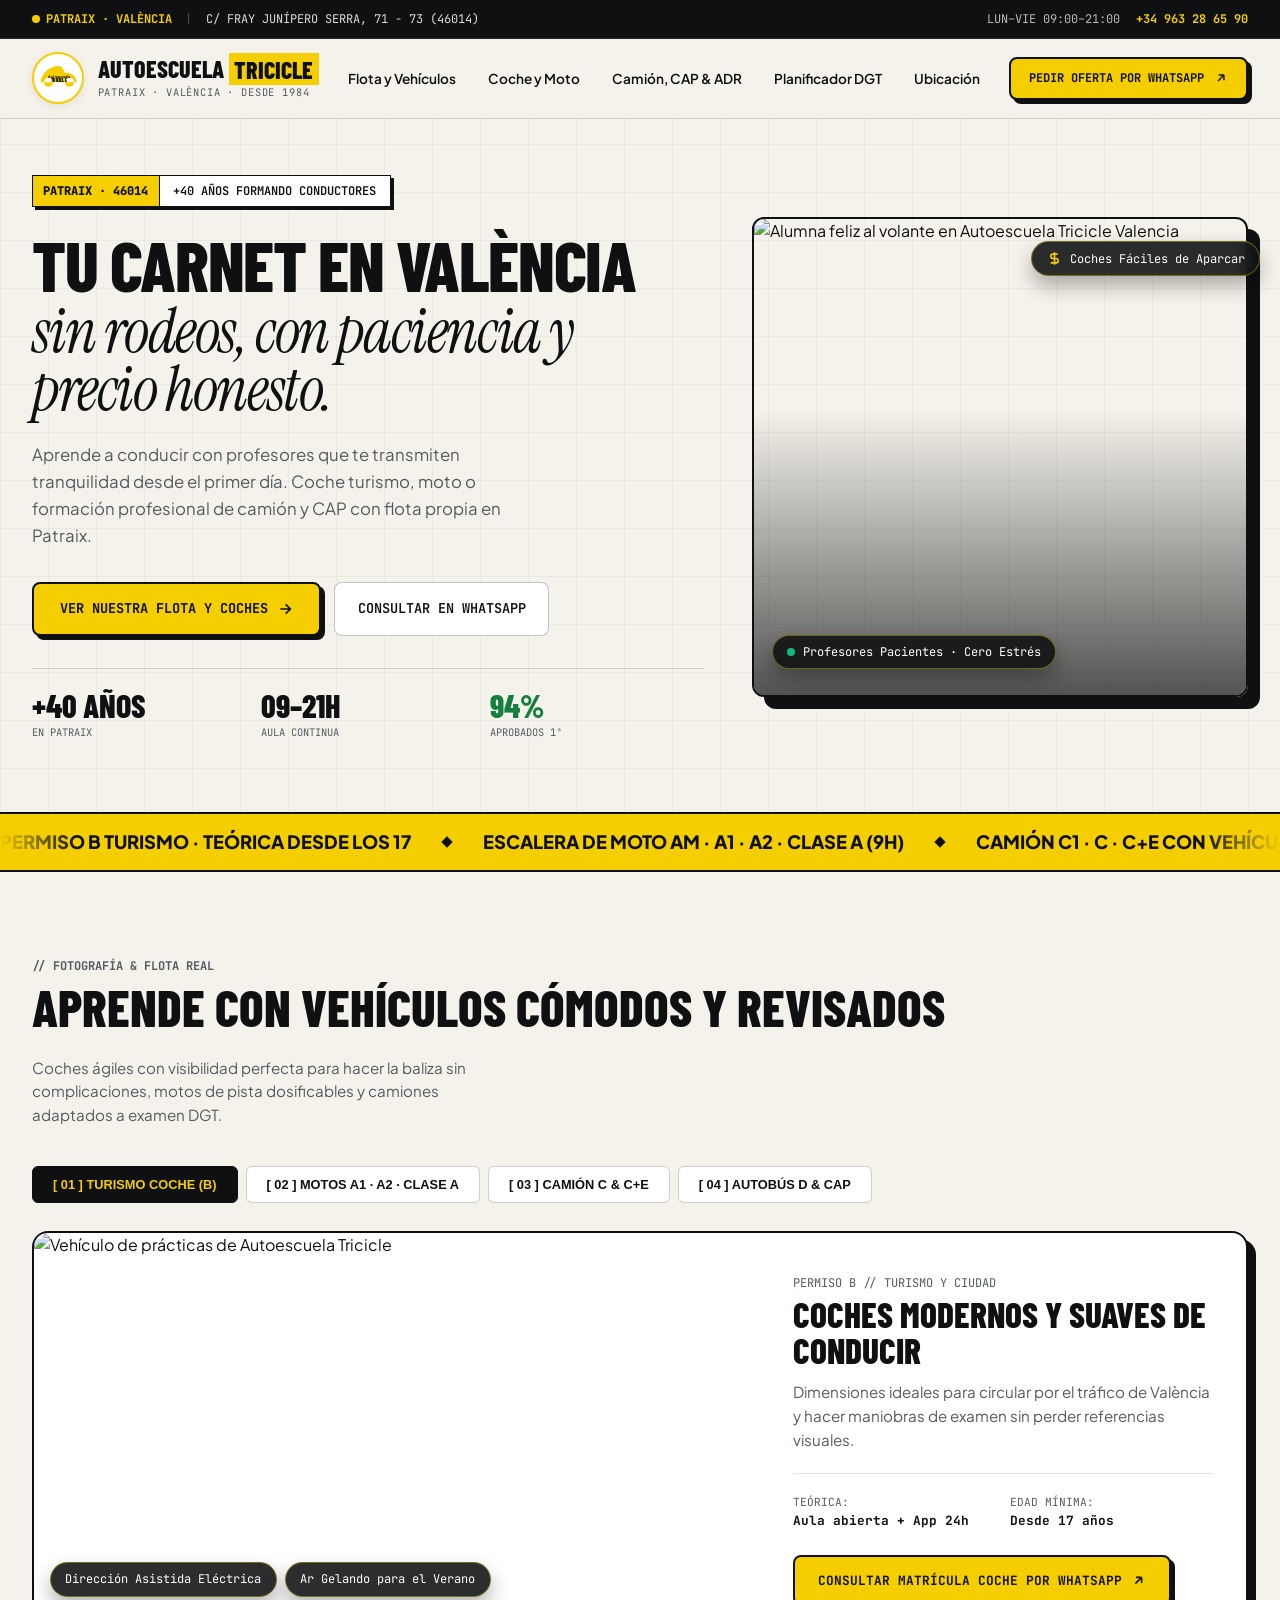
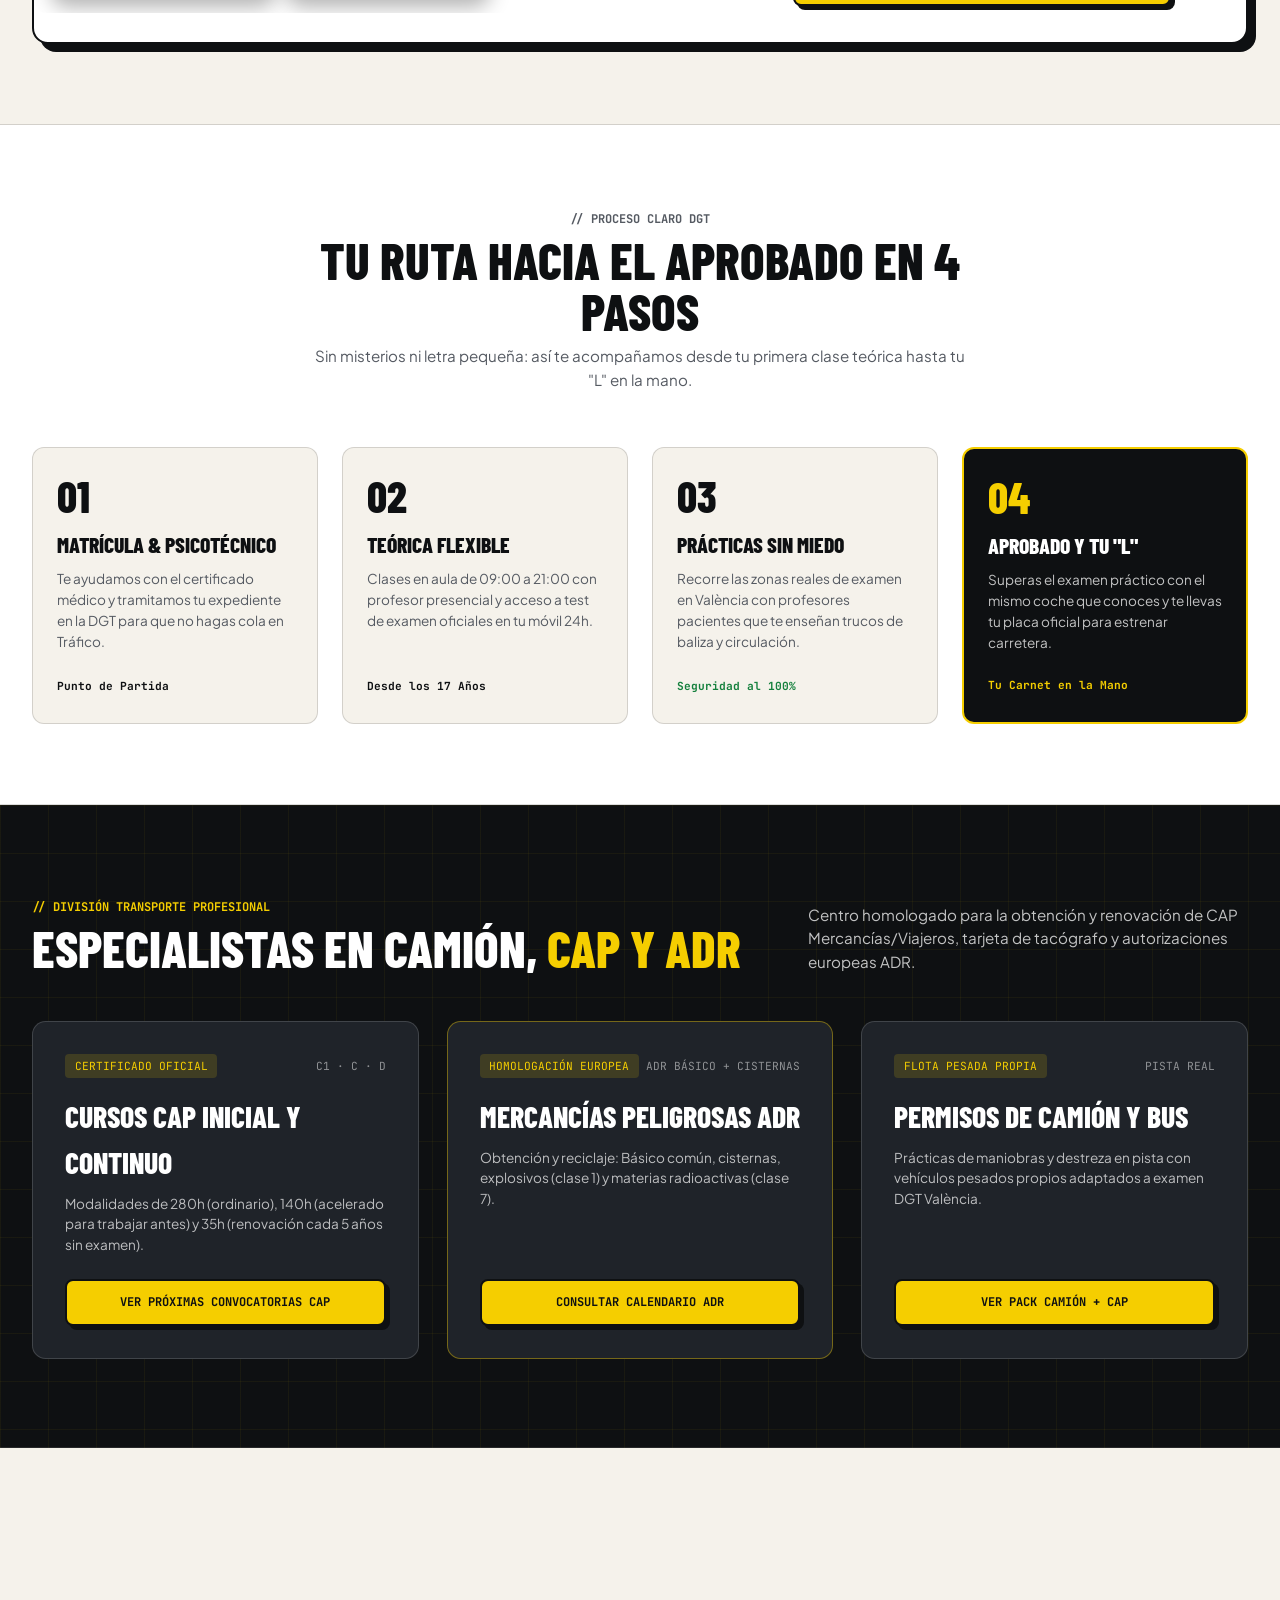
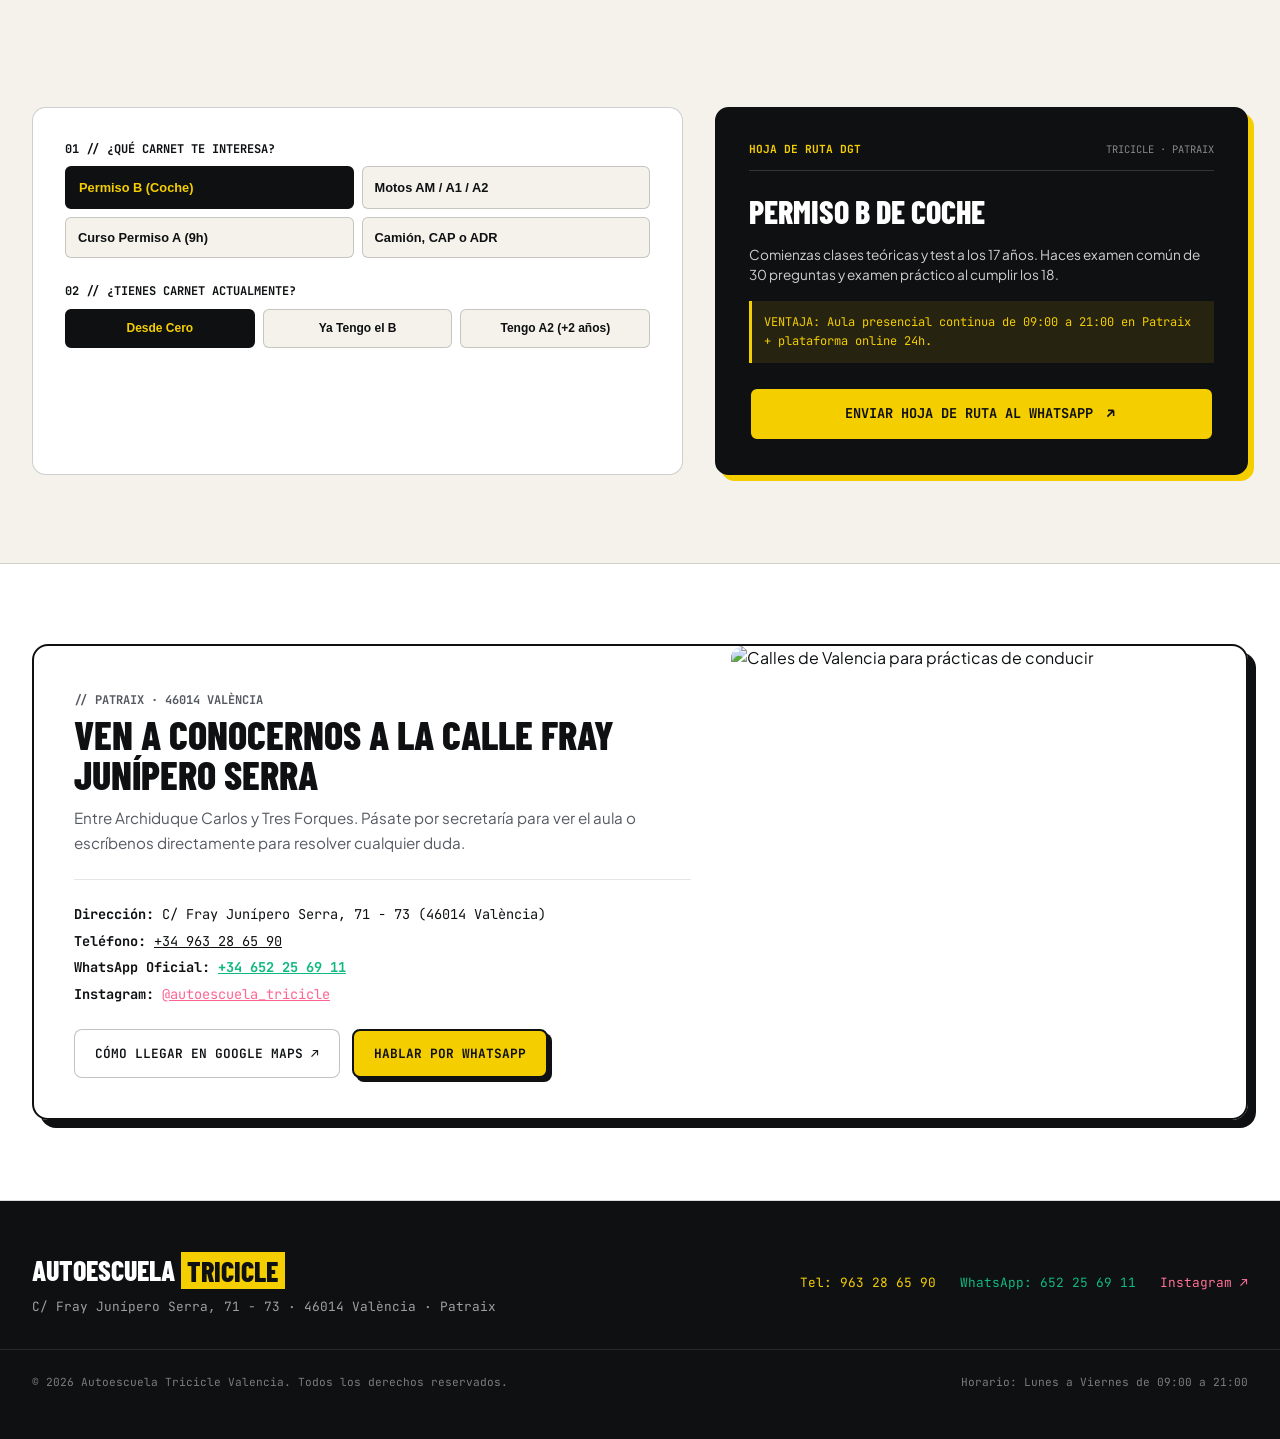
==== commit 9bfc311a: "feat: design renovado com showcase de frota, motion e buscador de autoescolas com instagram" ====
--- a/index.html
+++ b/index.html
@@ -1,10 +1,10 @@
-﻿<!DOCTYPE html>
+<!DOCTYPE html>
 <html lang="es" class="scroll-smooth">
 <head>
   <meta charset="UTF-8" />
   <meta name="viewport" content="width=device-width, initial-scale=1.0" />
-  <title>Autoescuela Tricicle Valencia | +40 Años Formando Conductores en Patraix — Coche, Moto, Camión, CAP y ADR</title>
-  <meta name="description" content="Autoescuela Tricicle en C/ Fray Junípero Serra 71-73, Patraix (València). Más de 40 años formando conductores al mejor precio: Permiso B, Moto AM/A1/A2/A, Camión, Autobús, CAP y ADR." />
+  <title>Autoescuela Tricicle Valencia | +40 Años en Patraix — Coche, Moto, Camión, CAP y ADR</title>
+  <meta name="description" content="Autoescuela Tricicle en C/ Fray Junípero Serra 71-73, Patraix (València). Más de 40 años formando conductores con flota propia, aula continua y test DGT 24h." />
 
   <!-- Tipografía Editorial & Señalización Vial Europea -->
   <link rel="preconnect" href="https://fonts.googleapis.com" />
@@ -12,48 +12,102 @@
   <link href="https://fonts.googleapis.com/css2?family=Barlow+Condensed:ital,wght@0,600;0,700;0,800;1,700&family=Instrument+Serif:ital@0;1&family=JetBrains+Mono:wght@400;500;600;700&family=Plus+Jakarta+Sans:wght@400;500;600;700&display=swap" rel="stylesheet" />
 
   <style>
-/* STANDALONE COMPILED TAILWIND CSS */
-*,:after,:before{--tw-border-spacing-x:0;--tw-border-spacing-y:0;--tw-translate-x:0;--tw-translate-y:0;--tw-rotate:0;--tw-skew-x:0;--tw-skew-y:0;--tw-scale-x:1;--tw-scale-y:1;--tw-pan-x: ;--tw-pan-y: ;--tw-pinch-zoom: ;--tw-scroll-snap-strictness:proximity;--tw-gradient-from-position: ;--tw-gradient-via-position: ;--tw-gradient-to-position: ;--tw-ordinal: ;--tw-slashed-zero: ;--tw-numeric-figure: ;--tw-numeric-spacing: ;--tw-numeric-fraction: ;--tw-ring-inset: ;--tw-ring-offset-width:0px;--tw-ring-offset-color:#fff;--tw-ring-color:rgba(59,130,246,.5);--tw-ring-offset-shadow:0 0 #0000;--tw-ring-shadow:0 0 #0000;--tw-shadow:0 0 #0000;--tw-shadow-colored:0 0 #0000;--tw-blur: ;--tw-brightness: ;--tw-contrast: ;--tw-grayscale: ;--tw-hue-rotate: ;--tw-invert: ;--tw-saturate: ;--tw-sepia: ;--tw-drop-shadow: ;--tw-backdrop-blur: ;--tw-backdrop-brightness: ;--tw-backdrop-contrast: ;--tw-backdrop-grayscale: ;--tw-backdrop-hue-rotate: ;--tw-backdrop-invert: ;--tw-backdrop-opacity: ;--tw-backdrop-saturate: ;--tw-backdrop-sepia: ;--tw-contain-size: ;--tw-contain-layout: ;--tw-contain-paint: ;--tw-contain-style: }::backdrop{--tw-border-spacing-x:0;--tw-border-spacing-y:0;--tw-translate-x:0;--tw-translate-y:0;--tw-rotate:0;--tw-skew-x:0;--tw-skew-y:0;--tw-scale-x:1;--tw-scale-y:1;--tw-pan-x: ;--tw-pan-y: ;--tw-pinch-zoom: ;--tw-scroll-snap-strictness:proximity;--tw-gradient-from-position: ;--tw-gradient-via-position: ;--tw-gradient-to-position: ;--tw-ordinal: ;--tw-slashed-zero: ;--tw-numeric-figure: ;--tw-numeric-spacing: ;--tw-numeric-fraction: ;--tw-ring-inset: ;--tw-ring-offset-width:0px;--tw-ring-offset-color:#fff;--tw-ring-color:rgba(59,130,246,.5);--tw-ring-offset-shadow:0 0 #0000;--tw-ring-shadow:0 0 #0000;--tw-shadow:0 0 #0000;--tw-shadow-colored:0 0 #0000;--tw-blur: ;--tw-brightness: ;--tw-contrast: ;--tw-grayscale: ;--tw-hue-rotate: ;--tw-invert: ;--tw-saturate: ;--tw-sepia: ;--tw-drop-shadow: ;--tw-backdrop-blur: ;--tw-backdrop-brightness: ;--tw-backdrop-contrast: ;--tw-backdrop-grayscale: ;--tw-backdrop-hue-rotate: ;--tw-backdrop-invert: ;--tw-backdrop-opacity: ;--tw-backdrop-saturate: ;--tw-backdrop-sepia: ;--tw-contain-size: ;--tw-contain-layout: ;--tw-contain-paint: ;--tw-contain-style: }/*! tailwindcss v3.4.17 | MIT License | https://tailwindcss.com*/*,:after,:before{box-sizing:border-box;border:0 solid #e5e7eb}:after,:before{--tw-content:""}:host,html{line-height:1.5;-webkit-text-size-adjust:100%;-moz-tab-size:4;-o-tab-size:4;tab-size:4;font-family:Plus Jakarta Sans,sans-serif;font-feature-settings:normal;font-variation-settings:normal;-webkit-tap-highlight-color:transparent}body{margin:0;line-height:inherit}hr{height:0;color:inherit;border-top-width:1px}abbr:where([title]){-webkit-text-decoration:underline dotted;text-decoration:underline dotted}h1,h2,h3,h4,h5,h6{font-size:inherit;font-weight:inherit}a{color:inherit;text-decoration:inherit}b,strong{font-weight:bolder}code,kbd,pre,samp{font-family:JetBrains Mono,monospace;font-feature-settings:normal;font-variation-settings:normal;font-size:1em}small{font-size:80%}sub,sup{font-size:75%;line-height:0;position:relative;vertical-align:baseline}sub{bottom:-.25em}sup{top:-.5em}table{text-indent:0;border-color:inherit;border-collapse:collapse}button,input,optgroup,select,textarea{font-family:inherit;font-feature-settings:inherit;font-variation-settings:inherit;font-size:100%;font-weight:inherit;line-height:inherit;letter-spacing:inherit;color:inherit;margin:0;padding:0}button,select{text-transform:none}button,input:where([type=button]),input:where([type=reset]),input:where([type=submit]){-webkit-appearance:button;background-color:transparent;background-image:none}:-moz-focusring{outline:auto}:-moz-ui-invalid{box-shadow:none}progress{vertical-align:baseline}::-webkit-inner-spin-button,::-webkit-outer-spin-button{height:auto}[type=search]{-webkit-appearance:textfield;outline-offset:-2px}::-webkit-search-decoration{-webkit-appearance:none}::-webkit-file-upload-button{-webkit-appearance:button;font:inherit}summary{display:list-item}blockquote,dd,dl,figure,h1,h2,h3,h4,h5,h6,hr,p,pre{margin:0}fieldset{margin:0}fieldset,legend{padding:0}menu,ol,ul{list-style:none;margin:0;padding:0}dialog{padding:0}textarea{resize:vertical}input::-moz-placeholder,textarea::-moz-placeholder{opacity:1;color:#9ca3af}input::placeholder,textarea::placeholder{opacity:1;color:#9ca3af}[role=button],button{cursor:pointer}:disabled{cursor:default}audio,canvas,embed,iframe,img,object,svg,video{display:block;vertical-align:middle}img,video{max-width:100%;height:auto}[hidden]:where(:not([hidden=until-found])){display:none}.pointer-events-none{pointer-events:none}.fixed{position:fixed}.absolute{position:absolute}.relative{position:relative}.sticky{position:sticky}.inset-0{inset:0}.inset-x-0{left:0;right:0}.bottom-0{bottom:0}.top-0{top:0}.z-10{z-index:10}.z-40{z-index:40}.z-50{z-index:50}.col-span-3{grid-column:span 3/span 3}.col-span-4{grid-column:span 4/span 4}.col-span-5{grid-column:span 5/span 5}.mx-auto{margin-left:auto;margin-right:auto}.my-10{margin-top:2.5rem;margin-bottom:2.5rem}.mb-1{margin-bottom:.25rem}.mb-12{margin-bottom:3rem}.mb-2{margin-bottom:.5rem}.mb-3{margin-bottom:.75rem}.mr-2{margin-right:.5rem}.mt-0\.5{margin-top:.125rem}.mt-1{margin-top:.25rem}.mt-2{margin-top:.5rem}.mt-3{margin-top:.75rem}.mt-6{margin-top:1.5rem}.mt-7{margin-top:1.75rem}.block{display:block}.inline-block{display:inline-block}.flex{display:flex}.inline-flex{display:inline-flex}.grid{display:grid}.hidden{display:none}.h-11{height:2.75rem}.h-12{height:3rem}.h-14{height:3.5rem}.h-2{height:.5rem}.h-2\.5{height:.625rem}.h-20{height:5rem}.h-3\.5{height:.875rem}.h-4{height:1rem}.h-5{height:1.25rem}.h-6{height:1.5rem}.h-7{height:1.75rem}.h-full{height:100%}.w-11{width:2.75rem}.w-12{width:3rem}.w-14{width:3.5rem}.w-2{width:.5rem}.w-2\.5{width:.625rem}.w-3\.5{width:.875rem}.w-4{width:1rem}.w-5{width:1.25rem}.w-6{width:1.5rem}.w-9{width:2.25rem}.w-full{width:100%}.max-w-2xl{max-width:42rem}.max-w-3xl{max-width:48rem}.max-w-7xl{max-width:80rem}.max-w-lg{max-width:32rem}.max-w-sm{max-width:24rem}.shrink-0{flex-shrink:0}.rotate-45{--tw-rotate:45deg}.rotate-45,.transform{transform:translate(var(--tw-translate-x),var(--tw-translate-y)) rotate(var(--tw-rotate)) skewX(var(--tw-skew-x)) skewY(var(--tw-skew-y)) scaleX(var(--tw-scale-x)) scaleY(var(--tw-scale-y))}@keyframes ping{75%,to{transform:scale(2);opacity:0}}.animate-ping{animation:ping 1s cubic-bezier(0,0,.2,1) infinite}.select-none{-webkit-user-select:none;-moz-user-select:none;user-select:none}.grid-cols-1{grid-template-columns:repeat(1,minmax(0,1fr))}.grid-cols-12{grid-template-columns:repeat(12,minmax(0,1fr))}.grid-cols-2{grid-template-columns:repeat(2,minmax(0,1fr))}.grid-cols-4{grid-template-columns:repeat(4,minmax(0,1fr))}.flex-col{flex-direction:column}.flex-wrap{flex-wrap:wrap}.items-start{align-items:flex-start}.items-end{align-items:flex-end}.items-center{align-items:center}.items-baseline{align-items:baseline}.items-stretch{align-items:stretch}.justify-center{justify-content:center}.justify-between{justify-content:space-between}.gap-1{gap:.25rem}.gap-1\.5{gap:.375rem}.gap-10{gap:2.5rem}.gap-12{gap:3rem}.gap-2{gap:.5rem}.gap-2\.5{gap:.625rem}.gap-3{gap:.75rem}.gap-3\.5{gap:.875rem}.gap-4{gap:1rem}.gap-5{gap:1.25rem}.gap-6{gap:1.5rem}.gap-7{gap:1.75rem}.gap-8{gap:2rem}.space-y-1\.5>:not([hidden])~:not([hidden]){--tw-space-y-reverse:0;margin-top:calc(.375rem*(1 - var(--tw-space-y-reverse)));margin-bottom:calc(.375rem*var(--tw-space-y-reverse))}.space-y-10>:not([hidden])~:not([hidden]){--tw-space-y-reverse:0;margin-top:calc(2.5rem*(1 - var(--tw-space-y-reverse)));margin-bottom:calc(2.5rem*var(--tw-space-y-reverse))}.space-y-12>:not([hidden])~:not([hidden]){--tw-space-y-reverse:0;margin-top:calc(3rem*(1 - var(--tw-space-y-reverse)));margin-bottom:calc(3rem*var(--tw-space-y-reverse))}.space-y-14>:not([hidden])~:not([hidden]){--tw-space-y-reverse:0;margin-top:calc(3.5rem*(1 - var(--tw-space-y-reverse)));margin-bottom:calc(3.5rem*var(--tw-space-y-reverse))}.space-y-16>:not([hidden])~:not([hidden]){--tw-space-y-reverse:0;margin-top:calc(4rem*(1 - var(--tw-space-y-reverse)));margin-bottom:calc(4rem*var(--tw-space-y-reverse))}.space-y-2>:not([hidden])~:not([hidden]){--tw-space-y-reverse:0;margin-top:calc(.5rem*(1 - var(--tw-space-y-reverse)));margin-bottom:calc(.5rem*var(--tw-space-y-reverse))}.space-y-2\.5>:not([hidden])~:not([hidden]){--tw-space-y-reverse:0;margin-top:calc(.625rem*(1 - var(--tw-space-y-reverse)));margin-bottom:calc(.625rem*var(--tw-space-y-reverse))}.space-y-3>:not([hidden])~:not([hidden]){--tw-space-y-reverse:0;margin-top:calc(.75rem*(1 - var(--tw-space-y-reverse)));margin-bottom:calc(.75rem*var(--tw-space-y-reverse))}.space-y-4>:not([hidden])~:not([hidden]){--tw-space-y-reverse:0;margin-top:calc(1rem*(1 - var(--tw-space-y-reverse)));margin-bottom:calc(1rem*var(--tw-space-y-reverse))}.space-y-5>:not([hidden])~:not([hidden]){--tw-space-y-reverse:0;margin-top:calc(1.25rem*(1 - var(--tw-space-y-reverse)));margin-bottom:calc(1.25rem*var(--tw-space-y-reverse))}.space-y-6>:not([hidden])~:not([hidden]){--tw-space-y-reverse:0;margin-top:calc(1.5rem*(1 - var(--tw-space-y-reverse)));margin-bottom:calc(1.5rem*var(--tw-space-y-reverse))}.space-y-7>:not([hidden])~:not([hidden]){--tw-space-y-reverse:0;margin-top:calc(1.75rem*(1 - var(--tw-space-y-reverse)));margin-bottom:calc(1.75rem*var(--tw-space-y-reverse))}.space-y-8>:not([hidden])~:not([hidden]){--tw-space-y-reverse:0;margin-top:calc(2rem*(1 - var(--tw-space-y-reverse)));margin-bottom:calc(2rem*var(--tw-space-y-reverse))}.divide-y>:not([hidden])~:not([hidden]){--tw-divide-y-reverse:0;border-top-width:calc(1px*(1 - var(--tw-divide-y-reverse)));border-bottom-width:calc(1px*var(--tw-divide-y-reverse))}.divide-asphalt\/15>:not([hidden])~:not([hidden]){border-color:rgba(14,16,18,.15)}.overflow-hidden{overflow:hidden}.scroll-smooth{scroll-behavior:smooth}.rounded{border-radius:.25rem}.rounded-2xl{border-radius:1rem}.rounded-full{border-radius:9999px}.rounded-lg{border-radius:.5rem}.rounded-xl{border-radius:.75rem}.border{border-width:1px}.border-2{border-width:2px}.border-b{border-bottom-width:1px}.border-b-2{border-bottom-width:2px}.border-l-2{border-left-width:2px}.border-l-4{border-left-width:4px}.border-r{border-right-width:1px}.border-t{border-top-width:1px}.border-asphalt{--tw-border-opacity:1;border-color:rgb(14 16 18/var(--tw-border-opacity,1))}.border-asphalt\/10{border-color:rgba(14,16,18,.1)}.border-asphalt\/15{border-color:rgba(14,16,18,.15)}.border-asphalt\/20{border-color:rgba(14,16,18,.2)}.border-asphalt\/25{border-color:rgba(14,16,18,.25)}.border-transparent{border-color:transparent}.border-tricicle{--tw-border-opacity:1;border-color:rgb(245 206 0/var(--tw-border-opacity,1))}.border-tricicle\/30{border-color:rgba(245,206,0,.3)}.border-tricicle\/35{border-color:rgba(245,206,0,.35)}.border-tricicle\/40{border-color:rgba(245,206,0,.4)}.border-white\/10{border-color:hsla(0,0%,100%,.1)}.border-white\/15{border-color:hsla(0,0%,100%,.15)}.border-white\/5{border-color:hsla(0,0%,100%,.05)}.bg-asphalt{--tw-bg-opacity:1;background-color:rgb(14 16 18/var(--tw-bg-opacity,1))}.bg-asphalt\/70{background-color:rgba(14,16,18,.7)}.bg-asphalt\/80{background-color:rgba(14,16,18,.8)}.bg-asphalt\/95{background-color:rgba(14,16,18,.95)}.bg-asphalt\/\[0\.06\]{background-color:rgba(14,16,18,.06)}.bg-asphaltCard{--tw-bg-opacity:1;background-color:rgb(29 33 38/var(--tw-bg-opacity,1))}.bg-asphaltSoft{--tw-bg-opacity:1;background-color:rgb(23 26 30/var(--tw-bg-opacity,1))}.bg-asphaltSoft\/60{background-color:rgba(23,26,30,.6)}.bg-asphaltSoft\/90{background-color:rgba(23,26,30,.9)}.bg-emerald-400{--tw-bg-opacity:1;background-color:rgb(52 211 153/var(--tw-bg-opacity,1))}.bg-paper{--tw-bg-opacity:1;background-color:rgb(244 241 234/var(--tw-bg-opacity,1))}.bg-paper\/95{background-color:hsla(42,31%,94%,.95)}.bg-paperDark{--tw-bg-opacity:1;background-color:rgb(234 229 217/var(--tw-bg-opacity,1))}.bg-paperDark\/50{background-color:hsla(42,29%,88%,.5)}.bg-paperDark\/60{background-color:hsla(42,29%,88%,.6)}.bg-tricicle{--tw-bg-opacity:1;background-color:rgb(245 206 0/var(--tw-bg-opacity,1))}.bg-tricicle\/10{background-color:rgba(245,206,0,.1)}.bg-tricicle\/15{background-color:rgba(245,206,0,.15)}.bg-tricicle\/20{background-color:rgba(245,206,0,.2)}.bg-white{--tw-bg-opacity:1;background-color:rgb(255 255 255/var(--tw-bg-opacity,1))}.bg-white\/10{background-color:hsla(0,0%,100%,.1)}.bg-white\/5{background-color:hsla(0,0%,100%,.05)}.bg-white\/80{background-color:hsla(0,0%,100%,.8)}.fill-tricicle{fill:#f5ce00}.stroke-asphalt{stroke:#0e1012}.p-1{padding:.25rem}.p-2{padding:.5rem}.p-2\.5{padding:.625rem}.p-3{padding:.75rem}.p-3\.5{padding:.875rem}.p-4{padding:1rem}.p-5{padding:1.25rem}.p-6{padding:1.5rem}.p-7{padding:1.75rem}.px-1\.5{padding-left:.375rem;padding-right:.375rem}.px-2{padding-left:.5rem;padding-right:.5rem}.px-2\.5{padding-left:.625rem;padding-right:.625rem}.px-3{padding-left:.75rem;padding-right:.75rem}.px-3\.5{padding-left:.875rem;padding-right:.875rem}.px-4{padding-left:1rem;padding-right:1rem}.px-5{padding-left:1.25rem;padding-right:1.25rem}.px-6{padding-left:1.5rem;padding-right:1.5rem}.px-7{padding-left:1.75rem;padding-right:1.75rem}.py-0\.5{padding-top:.125rem;padding-bottom:.125rem}.py-1{padding-top:.25rem;padding-bottom:.25rem}.py-1\.5{padding-top:.375rem;padding-bottom:.375rem}.py-2{padding-top:.5rem;padding-bottom:.5rem}.py-2\.5{padding-top:.625rem;padding-bottom:.625rem}.py-20{padding-top:5rem;padding-bottom:5rem}.py-3{padding-top:.75rem;padding-bottom:.75rem}.py-3\.5{padding-top:.875rem;padding-bottom:.875rem}.py-4{padding-top:1rem;padding-bottom:1rem}.py-5{padding-top:1.25rem;padding-bottom:1.25rem}.py-6{padding-top:1.5rem;padding-bottom:1.5rem}.pb-12{padding-bottom:3rem}.pb-16{padding-bottom:4rem}.pb-20{padding-bottom:5rem}.pb-4{padding-bottom:1rem}.pb-5{padding-bottom:1.25rem}.pb-6{padding-bottom:1.5rem}.pl-4{padding-left:1rem}.pr-8{padding-right:2rem}.pt-0{padding-top:0}.pt-1{padding-top:.25rem}.pt-10{padding-top:2.5rem}.pt-16{padding-top:4rem}.pt-2{padding-top:.5rem}.pt-4{padding-top:1rem}.pt-6{padding-top:1.5rem}.pt-7{padding-top:1.75rem}.text-left{text-align:left}.text-center{text-align:center}.text-right{text-align:right}.font-display{font-family:Barlow Condensed,sans-serif}.font-mono{font-family:JetBrains Mono,monospace}.font-serif{font-family:"Instrument Serif",serif}.text-2xl{font-size:1.5rem;line-height:2rem}.text-3xl{font-size:1.875rem;line-height:2.25rem}.text-4xl{font-size:2.25rem;line-height:2.5rem}.text-\[11px\]{font-size:11px}.text-\[2\.6rem\]{font-size:2.6rem}.text-\[3\.1rem\]{font-size:3.1rem}.text-base{font-size:1rem;line-height:1.5rem}.text-lg{font-size:1.125rem;line-height:1.75rem}.text-sm{font-size:.875rem;line-height:1.25rem}.text-xl{font-size:1.25rem;line-height:1.75rem}.text-xs{font-size:.75rem;line-height:1rem}.font-bold{font-weight:700}.font-extrabold{font-weight:800}.font-medium{font-weight:500}.font-normal{font-weight:400}.font-semibold{font-weight:600}.uppercase{text-transform:uppercase}.normal-case{text-transform:none}.italic{font-style:italic}.leading-\[0\.92\]{line-height:.92}.leading-\[0\.93\]{line-height:.93}.leading-\[0\.95\]{line-height:.95}.leading-\[1\.02\]{line-height:1.02}.leading-none{line-height:1}.leading-relaxed{line-height:1.625}.leading-tight{line-height:1.25}.tracking-tight{letter-spacing:-.025em}.tracking-wide{letter-spacing:.025em}.tracking-wider{letter-spacing:.05em}.tracking-widest{letter-spacing:.1em}.text-apto{--tw-text-opacity:1;color:rgb(26 127 75/var(--tw-text-opacity,1))}.text-asphalt{--tw-text-opacity:1;color:rgb(14 16 18/var(--tw-text-opacity,1))}.text-asphalt\/70{color:rgba(14,16,18,.7)}.text-asphalt\/80{color:rgba(14,16,18,.8)}.text-inkMuted{--tw-text-opacity:1;color:rgb(82 85 90/var(--tw-text-opacity,1))}.text-paper{--tw-text-opacity:1;color:rgb(244 241 234/var(--tw-text-opacity,1))}.text-paper\/50{color:hsla(42,31%,94%,.5)}.text-paper\/55{color:hsla(42,31%,94%,.55)}.text-paper\/60{color:hsla(42,31%,94%,.6)}.text-paper\/65{color:hsla(42,31%,94%,.65)}.text-paper\/70{color:hsla(42,31%,94%,.7)}.text-paper\/75{color:hsla(42,31%,94%,.75)}.text-paper\/80{color:hsla(42,31%,94%,.8)}.text-paper\/90{color:hsla(42,31%,94%,.9)}.text-tricicle{--tw-text-opacity:1;color:rgb(245 206 0/var(--tw-text-opacity,1))}.text-white{--tw-text-opacity:1;color:rgb(255 255 255/var(--tw-text-opacity,1))}.text-white\/30{color:hsla(0,0%,100%,.3)}.underline{text-decoration-line:underline}.decoration-tricicle{text-decoration-color:#f5ce00}.decoration-\[6px\]{text-decoration-thickness:6px}.underline-offset-4{text-underline-offset:4px}.antialiased{-webkit-font-smoothing:antialiased;-moz-osx-font-smoothing:grayscale}.opacity-15{opacity:.15}.shadow-\[0_20px_50px_rgba\(14\2c 16\2c 18\2c 0\.08\)\]{--tw-shadow:0 20px 50px rgba(14,16,18,.08);--tw-shadow-colored:0 20px 50px var(--tw-shadow-color);box-shadow:var(--tw-ring-offset-shadow,0 0 #0000),var(--tw-ring-shadow,0 0 #0000),var(--tw-shadow)}.shadow-\[3px_3px_0px_\#0E1012\]{--tw-shadow:3px 3px 0px #0e1012;--tw-shadow-colored:3px 3px 0px var(--tw-shadow-color)}.shadow-\[3px_3px_0px_\#0E1012\],.shadow-\[3px_3px_0px_\#F5CE00\]{box-shadow:var(--tw-ring-offset-shadow,0 0 #0000),var(--tw-ring-shadow,0 0 #0000),var(--tw-shadow)}.shadow-\[3px_3px_0px_\#F5CE00\]{--tw-shadow:3px 3px 0px #f5ce00;--tw-shadow-colored:3px 3px 0px var(--tw-shadow-color)}.shadow-\[4px_4px_0px_\#0E1012\]{--tw-shadow:4px 4px 0px #0e1012;--tw-shadow-colored:4px 4px 0px var(--tw-shadow-color);box-shadow:var(--tw-ring-offset-shadow,0 0 #0000),var(--tw-ring-shadow,0 0 #0000),var(--tw-shadow)}.shadow-\[6px_6px_0px_\#0E1012\]{--tw-shadow:6px 6px 0px #0e1012;--tw-shadow-colored:6px 6px 0px var(--tw-shadow-color)}.shadow-\[6px_6px_0px_\#0E1012\],.shadow-\[6px_6px_0px_\#F5CE00\]{box-shadow:var(--tw-ring-offset-shadow,0 0 #0000),var(--tw-ring-shadow,0 0 #0000),var(--tw-shadow)}.shadow-\[6px_6px_0px_\#F5CE00\]{--tw-shadow:6px 6px 0px #f5ce00;--tw-shadow-colored:6px 6px 0px var(--tw-shadow-color)}.shadow-\[8px_8px_0px_\#0E1012\]{--tw-shadow:8px 8px 0px #0e1012;--tw-shadow-colored:8px 8px 0px var(--tw-shadow-color)}.shadow-\[8px_8px_0px_\#0E1012\],.shadow-sm{box-shadow:var(--tw-ring-offset-shadow,0 0 #0000),var(--tw-ring-shadow,0 0 #0000),var(--tw-shadow)}.shadow-sm{--tw-shadow:0 1px 2px 0 rgba(0,0,0,.05);--tw-shadow-colored:0 1px 2px 0 var(--tw-shadow-color)}.filter{filter:var(--tw-blur) var(--tw-brightness) var(--tw-contrast) var(--tw-grayscale) var(--tw-hue-rotate) var(--tw-invert) var(--tw-saturate) var(--tw-sepia) var(--tw-drop-shadow)}.backdrop-blur-md{--tw-backdrop-blur:blur(12px)}.backdrop-blur-md,.backdrop-blur-sm{-webkit-backdrop-filter:var(--tw-backdrop-blur) var(--tw-backdrop-brightness) var(--tw-backdrop-contrast) var(--tw-backdrop-grayscale) var(--tw-backdrop-hue-rotate) var(--tw-backdrop-invert) var(--tw-backdrop-opacity) var(--tw-backdrop-saturate) var(--tw-backdrop-sepia);backdrop-filter:var(--tw-backdrop-blur) var(--tw-backdrop-brightness) var(--tw-backdrop-contrast) var(--tw-backdrop-grayscale) var(--tw-backdrop-hue-rotate) var(--tw-backdrop-invert) var(--tw-backdrop-opacity) var(--tw-backdrop-saturate) var(--tw-backdrop-sepia)}.backdrop-blur-sm{--tw-backdrop-blur:blur(4px)}.transition{transition-property:color,background-color,border-color,text-decoration-color,fill,stroke,opacity,box-shadow,transform,filter,-webkit-backdrop-filter;transition-property:color,background-color,border-color,text-decoration-color,fill,stroke,opacity,box-shadow,transform,filter,backdrop-filter;transition-property:color,background-color,border-color,text-decoration-color,fill,stroke,opacity,box-shadow,transform,filter,backdrop-filter,-webkit-backdrop-filter;transition-timing-function:cubic-bezier(.4,0,.2,1);transition-duration:.15s}.transition-all{transition-property:all;transition-timing-function:cubic-bezier(.4,0,.2,1);transition-duration:.15s}.transition-colors{transition-property:color,background-color,border-color,text-decoration-color,fill,stroke;transition-timing-function:cubic-bezier(.4,0,.2,1);transition-duration:.15s}.transition-transform{transition-property:transform;transition-timing-function:cubic-bezier(.4,0,.2,1);transition-duration:.15s}.duration-200{transition-duration:.2s}.duration-300{transition-duration:.3s}.selection\:bg-tricicle ::-moz-selection{--tw-bg-opacity:1;background-color:rgb(245 206 0/var(--tw-bg-opacity,1))}.selection\:bg-tricicle ::selection{--tw-bg-opacity:1;background-color:rgb(245 206 0/var(--tw-bg-opacity,1))}.selection\:text-asphalt ::-moz-selection{--tw-text-opacity:1;color:rgb(14 16 18/var(--tw-text-opacity,1))}.selection\:text-asphalt ::selection{--tw-text-opacity:1;color:rgb(14 16 18/var(--tw-text-opacity,1))}.selection\:bg-tricicle::-moz-selection{--tw-bg-opacity:1;background-color:rgb(245 206 0/var(--tw-bg-opacity,1))}.selection\:bg-tricicle::selection{--tw-bg-opacity:1;background-color:rgb(245 206 0/var(--tw-bg-opacity,1))}.selection\:text-asphalt::-moz-selection{--tw-text-opacity:1;color:rgb(14 16 18/var(--tw-text-opacity,1))}.selection\:text-asphalt::selection{--tw-text-opacity:1;color:rgb(14 16 18/var(--tw-text-opacity,1))}.hover\:translate-x-\[2px\]:hover{--tw-translate-x:2px}.hover\:translate-x-\[2px\]:hover,.hover\:translate-y-\[2px\]:hover{transform:translate(var(--tw-translate-x),var(--tw-translate-y)) rotate(var(--tw-rotate)) skewX(var(--tw-skew-x)) skewY(var(--tw-skew-y)) scaleX(var(--tw-scale-x)) scaleY(var(--tw-scale-y))}.hover\:translate-y-\[2px\]:hover{--tw-translate-y:2px}.hover\:border-asphalt:hover{--tw-border-opacity:1;border-color:rgb(14 16 18/var(--tw-border-opacity,1))}.hover\:bg-asphalt\/5:hover{background-color:rgba(14,16,18,.05)}.hover\:bg-paperDark:hover{--tw-bg-opacity:1;background-color:rgb(234 229 217/var(--tw-bg-opacity,1))}.hover\:bg-tricicle:hover{--tw-bg-opacity:1;background-color:rgb(245 206 0/var(--tw-bg-opacity,1))}.hover\:bg-tricicleHover:hover{--tw-bg-opacity:1;background-color:rgb(255 216 20/var(--tw-bg-opacity,1))}.hover\:text-asphalt:hover{--tw-text-opacity:1;color:rgb(14 16 18/var(--tw-text-opacity,1))}.hover\:text-paper:hover{--tw-text-opacity:1;color:rgb(244 241 234/var(--tw-text-opacity,1))}.hover\:text-tricicle:hover{--tw-text-opacity:1;color:rgb(245 206 0/var(--tw-text-opacity,1))}.hover\:underline:hover{text-decoration-line:underline}.hover\:shadow-\[2px_2px_0px_\#0E1012\]:hover{--tw-shadow:2px 2px 0px #0e1012;--tw-shadow-colored:2px 2px 0px var(--tw-shadow-color)}.hover\:shadow-\[2px_2px_0px_\#0E1012\]:hover,.hover\:shadow-none:hover{box-shadow:var(--tw-ring-offset-shadow,0 0 #0000),var(--tw-ring-shadow,0 0 #0000),var(--tw-shadow)}.hover\:shadow-none:hover{--tw-shadow:0 0 #0000;--tw-shadow-colored:0 0 #0000}.focus\:outline-none:focus{outline:2px solid transparent;outline-offset:2px}.group:hover .group-hover\:scale-105{--tw-scale-x:1.05;--tw-scale-y:1.05;transform:translate(var(--tw-translate-x),var(--tw-translate-y)) rotate(var(--tw-rotate)) skewX(var(--tw-skew-x)) skewY(var(--tw-skew-y)) scaleX(var(--tw-scale-x)) scaleY(var(--tw-scale-y))}@media (min-width:640px){.sm\:inline{display:inline}.sm\:flex{display:flex}.sm\:grid-cols-2{grid-template-columns:repeat(2,minmax(0,1fr))}.sm\:grid-cols-3{grid-template-columns:repeat(3,minmax(0,1fr))}.sm\:grid-cols-4{grid-template-columns:repeat(4,minmax(0,1fr))}.sm\:flex-row{flex-direction:row}.sm\:items-center{align-items:center}.sm\:divide-x>:not([hidden])~:not([hidden]){--tw-divide-x-reverse:0;border-right-width:calc(1px*var(--tw-divide-x-reverse));border-left-width:calc(1px*(1 - var(--tw-divide-x-reverse)))}.sm\:divide-y-0>:not([hidden])~:not([hidden]){--tw-divide-y-reverse:0;border-top-width:calc(0px*(1 - var(--tw-divide-y-reverse)));border-bottom-width:calc(0px*var(--tw-divide-y-reverse))}.sm\:p-10{padding:2.5rem}.sm\:p-7{padding:1.75rem}.sm\:p-8{padding:2rem}.sm\:p-9{padding:2.25rem}.sm\:px-6{padding-left:1.5rem;padding-right:1.5rem}.sm\:px-8{padding-left:2rem;padding-right:2rem}.sm\:text-3xl{font-size:1.875rem;line-height:2.25rem}.sm\:text-4xl{font-size:2.25rem;line-height:2.5rem}.sm\:text-5xl{font-size:3rem;line-height:1}.sm\:text-6xl{font-size:3.75rem;line-height:1}.sm\:text-\[3\.5rem\]{font-size:3.5rem}.sm\:text-\[4\.25rem\]{font-size:4.25rem}.sm\:text-base{font-size:1rem;line-height:1.5rem}.sm\:text-lg{font-size:1.125rem;line-height:1.75rem}.sm\:text-sm{font-size:.875rem;line-height:1.25rem}}@media (min-width:768px){.md\:col-span-3{grid-column:span 3/span 3}.md\:col-span-4{grid-column:span 4/span 4}.md\:col-span-5{grid-column:span 5/span 5}.md\:inline-flex{display:inline-flex}.md\:grid-cols-12{grid-template-columns:repeat(12,minmax(0,1fr))}.md\:grid-cols-2{grid-template-columns:repeat(2,minmax(0,1fr))}.md\:flex-row{flex-direction:row}.md\:items-center{align-items:center}.md\:border-l{border-left-width:1px}.md\:border-asphalt\/15{border-color:rgba(14,16,18,.15)}.md\:pl-8{padding-left:2rem}}@media (min-width:1024px){.lg\:sticky{position:sticky}.lg\:top-28{top:7rem}.lg\:col-span-12{grid-column:span 12/span 12}.lg\:col-span-4{grid-column:span 4/span 4}.lg\:col-span-5{grid-column:span 5/span 5}.lg\:col-span-7{grid-column:span 7/span 7}.lg\:col-span-8{grid-column:span 8/span 8}.lg\:flex{display:flex}.lg\:hidden{display:none}.lg\:grid-cols-12{grid-template-columns:repeat(12,minmax(0,1fr))}.lg\:gap-12{gap:3rem}.lg\:border-l{border-left-width:1px}.lg\:border-t-0{border-top-width:0}.lg\:p-12{padding:3rem}.lg\:px-8{padding-left:2rem;padding-right:2rem}.lg\:py-20{padding-top:5rem;padding-bottom:5rem}.lg\:py-24{padding-top:6rem;padding-bottom:6rem}.lg\:py-28{padding-top:7rem;padding-bottom:7rem}.lg\:pb-0{padding-bottom:0}.lg\:text-\[4\.1rem\]{font-size:4.1rem}.lg\:text-\[5rem\]{font-size:5rem}}
-</style>
-
-  <style>
+    /* DESIGN TOKENS */
     :root {
-      --bg-paper: #F4F1EA;
+      --bg-paper: #F5F2EB;
+      --bg-paper-dark: #EAE5D9;
       --asphalt: #0E1012;
-      --tricicle-yellow: #F5CE00;
-    }
+      --asphalt-soft: #171A1E;
+      --asphalt-card: #1F2329;
+      --tricicle: #F5CE00;
+      --tricicle-hover: #FFD814;
+      --concrete: #D8D2C4;
+      --ink-muted: #555A62;
+      --apto: #15803D;
+    }
+
+    * { box-sizing: border-box; margin: 0; padding: 0; }
 
     body {
       background-color: var(--bg-paper);
       color: var(--asphalt);
       font-family: 'Plus Jakarta Sans', sans-serif;
       overflow-x: hidden;
+      line-height: 1.55;
       -webkit-font-smoothing: antialiased;
     }
 
-    /* Textura Analógica de Estudio (Noise Sutil) */
-    .grain-overlay { display: none; }
-
-    /* Grade Técnica Arquitetônica (ibelick/background-snippets) */
-    .architectural-grid {
-      background-size: 44px 44px;
-      background-image:
-        linear-gradient(to right, rgba(14, 16, 18, 0.065) 1px, transparent 1px),
-        linear-gradient(to bottom, rgba(14, 16, 18, 0.065) 1px, transparent 1px);
-      mask-image: radial-gradient(ellipse 90% 80% at 50% 35%, #000 55%, transparent 100%);
-      -webkit-mask-image: radial-gradient(ellipse 90% 80% at 50% 35%, #000 55%, transparent 100%);
-    }
-
-    .architectural-grid-dark {
+    .font-display { font-family: 'Barlow Condensed', sans-serif; }
+    .font-serif { font-family: 'Instrument Serif', serif; }
+    .font-mono { font-family: 'JetBrains Mono', monospace; }
+    .font-sans { font-family: 'Plus Jakarta Sans', sans-serif; }
+
+    /* Grade Arquitetônica Técnica de Fundo */
+    .bg-grid-light {
       background-size: 48px 48px;
       background-image:
-        linear-gradient(to right, rgba(245, 206, 0, 0.06) 1px, transparent 1px),
-        linear-gradient(to bottom, rgba(245, 206, 0, 0.06) 1px, transparent 1px);
-      mask-image: radial-gradient(ellipse 85% 75% at 50% 30%, #000 45%, transparent 100%);
-      -webkit-mask-image: radial-gradient(ellipse 85% 75% at 50% 30%, #000 45%, transparent 100%);
-    }
-
-    /* Spotlight Card Mouse-Tracker (aceternity/ui) */
+        linear-gradient(to right, rgba(14, 16, 18, 0.045) 1px, transparent 1px),
+        linear-gradient(to bottom, rgba(14, 16, 18, 0.045) 1px, transparent 1px);
+    }
+    .bg-grid-dark {
+      background-size: 48px 48px;
+      background-image:
+        linear-gradient(to right, rgba(245, 206, 0, 0.05) 1px, transparent 1px),
+        linear-gradient(to bottom, rgba(245, 206, 0, 0.05) 1px, transparent 1px);
+    }
+
+    /* Utilitários de Layout & Contêiner */
+    .container-custom {
+      max-width: 1280px;
+      margin-left: auto;
+      margin-right: auto;
+      padding-left: 1.25rem;
+      padding-right: 1.25rem;
+    }
+    @media (min-width: 640px) { .container-custom { padding-left: 2rem; padding-right: 2rem; } }
+
+    /* Botões de Ação */
+    .btn-tricicle {
+      background-color: var(--tricicle);
+      color: var(--asphalt);
+      font-weight: 700;
+      border: 2px solid var(--asphalt);
+      border-radius: 0.5rem;
+      box-shadow: 4px 4px 0px var(--asphalt);
+      transition: all 0.2s cubic-bezier(0.16, 1, 0.3, 1);
+      display: inline-flex;
+      align-items: center;
+      justify-content: center;
+      gap: 0.6rem;
+      text-decoration: none;
+      cursor: pointer;
+    }
+    .btn-tricicle:hover {
+      background-color: var(--tricicle-hover);
+      transform: translate(2px, 2px);
+      box-shadow: 2px 2px 0px var(--asphalt);
+    }
+
+    .btn-outline-dark {
+      background-color: #FFFFFF;
+      color: var(--asphalt);
+      font-weight: 600;
+      border: 1px solid rgba(14, 16, 18, 0.25);
+      border-radius: 0.5rem;
+      transition: all 0.2s ease;
+      display: inline-flex;
+      align-items: center;
+      justify-content: center;
+      gap: 0.5rem;
+      text-decoration: none;
+      cursor: pointer;
+    }
+    .btn-outline-dark:hover {
+      background-color: var(--bg-paper-dark);
+      border-color: var(--asphalt);
+    }
+
+    /* Spotlight Card Mouse Glow (aceternity/ui) */
     .spotlight-card {
       position: relative;
       overflow: hidden;
@@ -63,50 +117,52 @@
       position: absolute;
       inset: 0;
       background: radial-gradient(
-        520px circle at var(--mouse-x, 50%) var(--mouse-y, 50%),
-        rgba(245, 206, 0, 0.11),
-        transparent 45%
+        500px circle at var(--mouse-x, 50%) var(--mouse-y, 50%),
+        rgba(245, 206, 0, 0.12),
+        transparent 50%
       );
       opacity: 0;
       transition: opacity 0.35s ease;
       pointer-events: none;
-      z-index: 1;
-    }
-    .spotlight-card:hover::before {
-      opacity: 1;
-    }
-
-    /* Infinite Marquee com Fade Lateral (magicuidesign/magicui) */
+      z-index: 10;
+    }
+    .spotlight-card:hover::before { opacity: 1; }
+
+    /* Zoom Suave em Fotos */
+    .img-zoom-container {
+      overflow: hidden;
+      border-radius: 0.75rem;
+      position: relative;
+    }
+    .img-zoom-container img {
+      transition: transform 0.6s cubic-bezier(0.16, 1, 0.3, 1), filter 0.6s ease;
+      display: block;
+      width: 100%;
+      height: 100%;
+      object-fit: cover;
+    }
+    .img-zoom-container:hover img {
+      transform: scale(1.06);
+    }
+
+    /* Infinite Marquee com Fade Lateral */
     .marquee-mask {
-      mask-image: linear-gradient(to right, transparent, black 7%, black 93%, transparent);
-      -webkit-mask-image: linear-gradient(to right, transparent, black 7%, black 93%, transparent);
-    }
-    @keyframes marquee-scroll {
+      mask-image: linear-gradient(to right, transparent, black 6%, black 94%, transparent);
+      -webkit-mask-image: linear-gradient(to right, transparent, black 6%, black 94%, transparent);
+    }
+    @keyframes marquee-anim {
       from { transform: translateX(0); }
       to { transform: translateX(-50%); }
     }
     .marquee-track {
       display: flex;
       width: max-content;
-      animation: marquee-scroll 34s linear infinite;
-    }
-    .marquee-track:hover {
-      animation-play-state: paused;
-    }
-
-    /* Coreografia Staggered In-View (ibelick/motion-primitives) */
-    .reveal-up {
-      opacity: 0;
-      transform: translateY(20px);
-      transition: opacity 0.7s cubic-bezier(0.16, 1, 0.3, 1), transform 0.7s cubic-bezier(0.16, 1, 0.3, 1);
-    }
-    .reveal-up.is-visible {
-      opacity: 1;
-      transform: translateY(0);
-    }
-
-    /* Faixa Vial Diagonal Sutil */
-    .road-stripe {
+      animation: marquee-anim 32s linear infinite;
+    }
+    .marquee-track:hover { animation-play-state: paused; }
+
+    /* Faixa de Sinalização */
+    .road-band {
       background: repeating-linear-gradient(
         -45deg,
         #0E1012,
@@ -116,277 +172,190 @@
       );
     }
 
-    /* Custom Scrollbar */
-    ::-webkit-scrollbar {
-      width: 8px;
-    }
-    ::-webkit-scrollbar-track {
-      background: #EAE5D9;
-    }
-    ::-webkit-scrollbar-thumb {
-      background: #0E1012;
-    }
-    ::-webkit-scrollbar-thumb:hover {
-      background: #33373D;
-    }
-
-    @media (prefers-reduced-motion: reduce) {
-      .reveal-up { opacity: 1; transform: none; transition: none; }
-      .marquee-track { animation: none; }
-    }
+    /* Revelação Suave no Scroll */
+    .reveal-up {
+      opacity: 0;
+      transform: translateY(24px);
+      transition: opacity 0.7s cubic-bezier(0.16, 1, 0.3, 1), transform 0.7s cubic-bezier(0.16, 1, 0.3, 1);
+    }
+    .reveal-up.is-visible {
+      opacity: 1;
+      transform: translateY(0);
+    }
+
+    /* Flutuadores de Telemetria sobre Imagens */
+    .floating-pill {
+      background: rgba(14, 16, 18, 0.88);
+      backdrop-filter: blur(8px);
+      -webkit-backdrop-filter: blur(8px);
+      border: 1px solid rgba(245, 206, 0, 0.4);
+      color: #FFFFFF;
+      box-shadow: 0 10px 20px rgba(0,0,0,0.3);
+      border-radius: 9999px;
+      padding: 0.45rem 0.9rem;
+      font-size: 0.75rem;
+      display: inline-flex;
+      align-items: center;
+      gap: 0.5rem;
+    }
+
+    /* Scrollbar */
+    ::-webkit-scrollbar { width: 7px; height: 7px; }
+    ::-webkit-scrollbar-track { background: var(--bg-paper); }
+    ::-webkit-scrollbar-thumb { background: #2A303A; border-radius: 4px; }
+    ::-webkit-scrollbar-thumb:hover { background: var(--tricicle); }
+
+    .hidden { display: none !important; }
   </style>
 </head>
-<body class="pb-20 lg:pb-0 selection:bg-tricicle selection:text-asphalt">
-
-  <!-- Textura Analógica de Estúdio -->
-  <!-- Grain overlay disabled for peak performance -->
-
-  <!-- BARRA TÉCNICA SUPERIOR: COORDENADAS & ATENDIMENTO EM PATRAIX -->
-  <div class="bg-asphalt text-paper border-b border-white/10 text-xs font-mono">
-    <div class="max-w-7xl mx-auto px-4 sm:px-6 lg:px-8 py-2.5 flex flex-wrap items-center justify-between gap-3">
-      <div class="flex items-center gap-4 flex-wrap">
-        <span class="inline-flex items-center gap-2 text-tricicle font-semibold">
-          <span class="w-2 h-2 rounded-full bg-tricicle inline-block"></span>
+<body class="bg-grid-light">
+
+  <!-- BARRA SUPERIOR: COORDENADAS PATRAIX & STATUS AO VIVO -->
+  <div style="background-color: var(--asphalt); color: var(--bg-paper); border-bottom: 1px solid rgba(255,255,255,0.1); padding: 0.6rem 0; font-size: 0.75rem;" class="font-mono">
+    <div class="container-custom" style="display: flex; flex-wrap: wrap; align-items: center; justify-content: space-between; gap: 0.5rem;">
+      <div style="display: flex; align-items: center; gap: 0.85rem;">
+        <span style="color: var(--tricicle); font-weight: 700; display: inline-flex; align-items: center; gap: 0.35rem;">
+          <span style="width: 8px; height: 8px; border-radius: 50%; background-color: var(--tricicle); display: inline-block;"></span>
           PATRAIX · VALÈNCIA
         </span>
-        <span class="hidden sm:inline text-white/30">|</span>
-        <span class="text-paper/80">C/ FRAY JUNÍPERO SERRA, 71 - 73 (46014)</span>
-      </div>
-      <div class="flex items-center gap-5">
-        <span id="live-status-top" class="hidden md:inline-flex items-center gap-2 text-paper/80">
-          LUN–VIE 09:00–21:00
-        </span>
-        <a href="tel:+34963286590" class="inline-flex items-center gap-1.5 text-tricicle hover:underline font-semibold">
-          <svg class="w-3.5 h-3.5" viewBox="0 0 24 24" fill="none" stroke="currentColor" stroke-width="2"><path d="M22 16.92v3a2 2 0 0 1-2.18 2 19.79 19.79 0 0 1-8.63-3.07 19.5 19.5 0 0 1-6-6 19.79 19.79 0 0 1-3.07-8.67A2 2 0 0 1 4.11 2h3a2 2 0 0 1 2 1.72c.127.96.361 1.903.7 2.81a2 2 0 0 1-.45 2.11L8.09 9.91a16 16 0 0 0 6 6l1.27-1.27a2 2 0 0 1 2.11-.45c.907.339 1.85.573 2.81.7A2 2 0 0 1 22 16.92z"/></svg>
-          +34 963 28 65 90
-        </a>
+        <span style="color: rgba(255,255,255,0.25);">|</span>
+        <span style="color: rgba(255,255,255,0.85);">C/ FRAY JUNÍPERO SERRA, 71 - 73 (46014)</span>
+      </div>
+      <div style="display: flex; align-items: center; gap: 1rem;">
+        <span id="live-status-top" style="color: rgba(255,255,255,0.7);">LUN–VIE 09:00–21:00</span>
+        <a href="tel:+34963286590" style="color: var(--tricicle); font-weight: 700; text-decoration: none;">+34 963 28 65 90</a>
       </div>
     </div>
   </div>
 
-  <!-- HEADER ARQUITETÔNICO COM LOGO VETORIAL FIEL À MARCA TRICICLE -->
-  <header class="sticky top-0 z-40 bg-paper/95 backdrop-blur-md border-b border-asphalt/15">
-    <div class="max-w-7xl mx-auto px-4 sm:px-6 lg:px-8 h-20 flex items-center justify-between gap-6">
-      <!-- Símbolo Oficial Autoescuela Tricicle recriado em SVG Nítido (Carro em arco amarelo + rodas bipartidas em negativo) -->
-      <a href="#" class="flex items-center gap-3.5 group focus:outline-none" aria-label="Autoescuela Tricicle Valencia Inicio">
-        <div class="w-14 h-14 rounded-full border-2 border-tricicle bg-white flex items-center justify-center shadow-sm group-hover:scale-105 transition-transform duration-300">
-          <svg viewBox="0 0 120 100" class="w-11 h-11" aria-hidden="true">
-            <!-- Corpo do carro em arco amarelo -->
+  <!-- HEADER NAVEGAÇÃO COM LOGO OFICIAL VETORIAL -->
+  <header style="background-color: rgba(245, 242, 235, 0.94); border-bottom: 1px solid rgba(14, 16, 18, 0.15); position: sticky; top: 0; z-index: 40; backdrop-filter: blur(10px); padding: 0.85rem 0;">
+    <div class="container-custom" style="display: flex; align-items: center; justify-content: space-between; gap: 1.5rem;">
+      
+      <!-- Logo Oficial Tricicle (Vetorizada em SVG de alta nitidez) -->
+      <a href="#" style="display: flex; align-items: center; gap: 0.85rem; text-decoration: none; color: inherit;">
+        <div style="width: 52px; height: 52px; border-radius: 50%; border: 2px solid var(--tricicle); background: #FFFFFF; display: flex; align-items: center; justify-content: center; box-shadow: 0 2px 8px rgba(0,0,0,0.08);">
+          <svg viewBox="0 0 120 100" style="width: 42px; height: 42px;" aria-hidden="true">
             <path d="M10 62 C14 34, 38 16, 62 16 C70 16, 75 24, 80 36 L88 36 C102 37, 110 47, 112 57 L114 62 Z" fill="#F5CE00"/>
-            <!-- Recorte superior branco das duas rodas (efeito negativo original da marca) -->
             <path d="M20 62 A13 13 0 0 1 46 62 Z" fill="#FFFFFF"/>
             <path d="M80 62 A13 13 0 0 1 106 62 Z" fill="#FFFFFF"/>
-            <!-- Metade inferior amarela das duas rodas -->
             <path d="M20 62 A13 13 0 0 0 46 62 Z" fill="#F5CE00"/>
             <path d="M80 62 A13 13 0 0 0 106 62 Z" fill="#F5CE00"/>
-            <!-- Tipografia interna geométrica -->
             <text x="63" y="49" text-anchor="middle" font-family="Plus Jakarta Sans, sans-serif" font-size="10.5" font-weight="700" fill="#0E1012">Autoescuela</text>
             <text x="63" y="61" text-anchor="middle" font-family="Barlow Condensed, sans-serif" font-size="14" font-weight="800" letter-spacing="0.6" fill="#0E1012">TRICICLE</text>
           </svg>
         </div>
         <div>
-          <div class="font-display font-extrabold text-2xl tracking-tight leading-none text-asphalt">
-            AUTOESCUELA <span class="bg-tricicle px-1.5 py-0.5">TRICICLE</span>
-          </div>
-          <div class="font-mono text-[11px] tracking-wider text-inkMuted uppercase mt-1">
-            Formación Vial en València · Desde 1984
+          <div style="font-size: 1.5rem; font-weight: 800; text-transform: uppercase; line-height: 1;" class="font-display">
+            AUTOESCUELA <span style="background-color: var(--tricicle); padding: 0.1rem 0.35rem;">TRICICLE</span>
+          </div>
+          <div style="font-size: 0.65rem; text-transform: uppercase; letter-spacing: 0.08em; color: var(--ink-muted); margin-top: 0.15rem;" class="font-mono">
+            Patraix · València · Desde 1984
           </div>
         </div>
       </a>
 
-      <!-- Navegação Estilo Sinalização Numerada -->
-      <nav class="hidden lg:flex items-center gap-7 text-sm font-medium">
-        <a href="#permisos" class="hover:text-asphalt text-asphalt/80 transition-colors flex items-center gap-1.5">
-          <span class="font-mono text-[11px] text-inkMuted">01/</span> Coche y Moto
+      <!-- Menu Editorial -->
+      <nav style="display: none; align-items: center; gap: 2rem; font-size: 0.85rem; font-weight: 600;" class="nav-desktop">
+        <a href="#flota" style="color: var(--asphalt); text-decoration: none;">Flota y Vehículos</a>
+        <a href="#permisos" style="color: var(--asphalt); text-decoration: none;">Coche y Moto</a>
+        <a href="#profesional" style="color: var(--asphalt); text-decoration: none;">Camión, CAP & ADR</a>
+        <a href="#planificador" style="color: var(--asphalt); text-decoration: none;">Planificador DGT</a>
+        <a href="#ubicacion" style="color: var(--asphalt); text-decoration: none;">Ubicación</a>
+      </nav>
+
+      <!-- CTA WhatsApp Top -->
+      <div style="display: flex; align-items: center; gap: 0.75rem;">
+        <a href="https://wa.me/34652256911?text=Hola%20Autoescuela%20Tricicle%2C%20quiero%20informaci%C3%B3n%20sobre%20matr%C3%ADculas%20y%20precios%20en%20Valencia."
+           target="_blank" rel="noopener noreferrer"
+           class="btn-tricicle font-mono" style="font-size: 0.75rem; text-transform: uppercase; padding: 0.65rem 1.15rem;">
+          <span>Pedir Oferta por WhatsApp</span>
+          <svg width="14" height="14" viewBox="0 0 24 24" fill="none" stroke="currentColor" stroke-width="2.5"><path d="M7 17L17 7M17 7H8M17 7V16"/></svg>
         </a>
-        <a href="#profesional" class="hover:text-asphalt text-asphalt/80 transition-colors flex items-center gap-1.5">
-          <span class="font-mono text-[11px] text-inkMuted">02/</span> Camión, CAP y ADR
-        </a>
-        <a href="#planificador" class="hover:text-asphalt text-asphalt/80 transition-colors flex items-center gap-1.5">
-          <span class="font-mono text-[11px] text-inkMuted">03/</span> Planificador DGT
-        </a>
-        <a href="#barrio" class="hover:text-asphalt text-asphalt/80 transition-colors flex items-center gap-1.5">
-          <span class="font-mono text-[11px] text-inkMuted">04/</span> Nuestra Escuela
-        </a>
-        <a href="#ubicacion" class="hover:text-asphalt text-asphalt/80 transition-colors flex items-center gap-1.5">
-          <span class="font-mono text-[11px] text-inkMuted">05/</span> Patraix
-        </a>
-      </nav>
-
-      <!-- CTA Principal Header -->
-      <div class="hidden sm:flex items-center gap-3">
-        <a href="https://wa.me/34652256911?text=Hola%20Autoescuela%20Tricicle%2C%20me%20gustar%C3%ADa%20recibir%20informaci%C3%B3n%20sobre%20precios%20y%20matr%C3%ADculas%20en%20Valencia."
-           target="_blank" rel="noopener noreferrer"
-           class="inline-flex items-center gap-2.5 bg-asphalt text-paper hover:bg-tricicle hover:text-asphalt font-semibold text-sm px-5 py-3 rounded-lg border border-asphalt transition-all duration-200 shadow-[3px_3px_0px_#F5CE00] hover:shadow-none hover:translate-x-[2px] hover:translate-y-[2px]">
-          <span>Consultar Oferta Actual</span>
-          <svg class="w-4 h-4" viewBox="0 0 24 24" fill="none" stroke="currentColor" stroke-width="2.2"><path d="M7 17L17 7M17 7H8M17 7V16"/></svg>
-        </a>
-      </div>
-
-      <!-- Botão Menu Mobile -->
-      <button id="mobile-menu-btn" type="button" class="lg:hidden p-2.5 rounded-lg border border-asphalt/20 text-asphalt hover:bg-asphalt/5" aria-label="Abrir menú de navegación">
-        <svg id="menu-icon-open" class="w-6 h-6" viewBox="0 0 24 24" fill="none" stroke="currentColor" stroke-width="2"><path d="M4 7h16M4 12h16M4 17h10"/></svg>
-        <svg id="menu-icon-close" class="w-6 h-6 hidden" viewBox="0 0 24 24" fill="none" stroke="currentColor" stroke-width="2"><path d="M18 6L6 18M6 6l12 12"/></svg>
-      </button>
-    </div>
-
-    <!-- Drawer Mobile -->
-    <div id="mobile-menu" class="hidden lg:hidden border-t border-asphalt/15 bg-paper px-4 pt-4 pb-6 space-y-3">
-      <a href="#permisos" class="mobile-nav-link block py-2.5 border-b border-asphalt/10 font-medium"><span class="font-mono text-xs text-inkMuted mr-2">01/</span> Permisos de Coche y Moto</a>
-      <a href="#profesional" class="mobile-nav-link block py-2.5 border-b border-asphalt/10 font-medium"><span class="font-mono text-xs text-inkMuted mr-2">02/</span> Camión, Autobús, CAP y ADR</a>
-      <a href="#planificador" class="mobile-nav-link block py-2.5 border-b border-asphalt/10 font-medium"><span class="font-mono text-xs text-inkMuted mr-2">03/</span> Planificador y Requisitos DGT</a>
-      <a href="#barrio" class="mobile-nav-link block py-2.5 border-b border-asphalt/10 font-medium"><span class="font-mono text-xs text-inkMuted mr-2">04/</span> Por qué elegir Tricicle</a>
-      <a href="#ubicacion" class="mobile-nav-link block py-2.5 font-medium"><span class="font-mono text-xs text-inkMuted mr-2">05/</span> Ubicación en Patraix y Horario</a>
+      </div>
     </div>
   </header>
 
-  <!-- ===================================================================== -->
-  <!-- DOBRA 1: HERO ASSIMÉTRICO "PLACA KM 40 · PATRAIX" + SELETOR DE ROTA   -->
-  <!-- ===================================================================== -->
-  <section class="relative border-b border-asphalt/15 overflow-hidden">
-    <div class="architectural-grid absolute inset-0 pointer-events-none" aria-hidden="true"></div>
-
-    <div class="relative max-w-7xl mx-auto px-4 sm:px-6 lg:px-8 pt-10 pb-16 lg:py-20">
-      <div class="grid grid-cols-1 lg:grid-cols-12 gap-10 lg:gap-12 items-start">
-
-        <!-- Coluna Esquerda (7/12): Editorial Monumental + Patrimônio Local -->
-        <div class="lg:col-span-7 space-y-8">
-          <!-- Placa Rodoviária Técnica (Zero pílula genérica de IA) -->
-          <div class="inline-flex flex-wrap items-center border border-asphalt bg-white shadow-[3px_3px_0px_#0E1012]">
-            <span class="bg-tricicle text-asphalt font-mono font-bold text-xs px-3 py-1.5 border-r border-asphalt tracking-wider">
-              VLC · 46014
+  <style>
+    @media (min-width: 992px) { .nav-desktop { display: flex !important; } }
+  </style>
+
+  <!-- ===================================================================== -->
+  <!-- HERO SPLIT-SCREEN: RESPIRADO, FOTOGRÁFICO, COM MOTION E MENOS TEXTO   -->
+  <!-- ===================================================================== -->
+  <section style="padding: 3.5rem 0 4.5rem; position: relative; overflow: hidden;">
+    <div class="container-custom">
+      <div style="display: grid; grid-template-columns: 1fr; gap: 3rem; align-items: center;" class="hero-grid">
+
+        <!-- Coluna Esquerda: Título Editorial, Convicção e Menos Bloco de Texto -->
+        <div style="display: flex; flex-direction: column; gap: 1.5rem;" class="reveal-up">
+          <div style="display: inline-flex; align-items: center; border: 1px solid var(--asphalt); background: #FFFFFF; box-shadow: 3px 3px 0px var(--asphalt); width: fit-content;">
+            <span style="background-color: var(--tricicle); color: var(--asphalt); font-weight: 800; font-size: 0.75rem; padding: 0.35rem 0.65rem; border-right: 1px solid var(--asphalt);" class="font-mono">
+              PATRAIX · 46014
             </span>
-            <span class="px-3.5 py-1.5 font-mono text-xs uppercase tracking-wide text-asphalt font-medium">
-              Autoescuela de Barrio · +40 Años en Patraix
+            <span style="font-size: 0.75rem; font-weight: 600; padding: 0.35rem 0.85rem; text-transform: uppercase;" class="font-mono">
+              +40 Años Formando Conductores
             </span>
           </div>
 
-          <!-- Headline Monumental combinando Sinalização Rodoviária + Serifa Editorial -->
-          <h1 class="font-display font-extrabold uppercase text-[3.1rem] sm:text-[4.25rem] lg:text-[5rem] leading-[0.93] tracking-tight text-asphalt">
-            CUATRO DÉCADAS FORMANDO CONDUCTORES EN VALÈNCIA
-            <span class="block font-serif italic font-normal normal-case text-[2.6rem] sm:text-[3.5rem] lg:text-[4.1rem] text-asphalt mt-2 leading-[1.02]">
-              al precio más honesto <span class="underline decoration-tricicle decoration-[6px] underline-offset-4">y sin letra pequeña.</span>
+          <h1 style="font-size: clamp(2.8rem, 5.5vw, 4.8rem); font-weight: 800; text-transform: uppercase; line-height: 0.95; letter-spacing: -0.02em; color: var(--asphalt);" class="font-display">
+            TU CARNET EN VALÈNCIA
+            <span style="display: block; font-family: 'Instrument Serif', serif; font-style: italic; font-weight: 400; text-transform: none; font-size: clamp(2.4rem, 4.8vw, 4.2rem); margin-top: 0.25rem;">
+              sin rodeos, con paciencia y precio honesto.
             </span>
           </h1>
 
-          <p class="text-base sm:text-lg text-inkMuted max-w-2xl leading-relaxed">
-            Cuarenta años en la calle Fray Junípero Serra nos han permitido ajustar costes para que obtengas tu permiso con trato cercano y flota propia. Desde tu primer <strong class="text-asphalt font-semibold">coche o moto</strong> hasta tu futuro laboral en <strong class="text-asphalt font-semibold">camión, autobús, CAP y mercancías peligrosas ADR</strong>.
+          <p style="font-size: 1.05rem; color: var(--ink-muted); max-width: 520px; line-height: 1.6;">
+            Aprende a conducir con profesores que te transmiten tranquilidad desde el primer día. Coche turismo, moto o formación profesional de camión y CAP con flota propia en Patraix.
           </p>
 
-          <!-- Ações Diretas + Confiança -->
-          <div class="flex flex-col sm:flex-row items-stretch sm:items-center gap-4 pt-1">
-            <a href="#planificador"
-               class="inline-flex items-center justify-center gap-3 bg-tricicle hover:bg-tricicleHover text-asphalt font-bold text-base px-7 py-4 rounded-lg border-2 border-asphalt shadow-[4px_4px_0px_#0E1012] hover:shadow-[2px_2px_0px_#0E1012] hover:translate-x-[2px] hover:translate-y-[2px] transition-all">
-              <span>Calcular mi Ruta y Requisitos DGT</span>
-              <svg class="w-5 h-5" viewBox="0 0 24 24" fill="none" stroke="currentColor" stroke-width="2.2"><path d="M5 12h14M13 5l7 7-7 7"/></svg>
+          <div style="display: flex; flex-wrap: wrap; gap: 0.85rem; padding-top: 0.5rem;">
+            <a href="#flota" class="btn-tricicle font-mono" style="padding: 0.9rem 1.6rem; font-size: 0.85rem; text-transform: uppercase;">
+              <span>Ver Nuestra Flota y Coches</span>
+              <svg width="16" height="16" viewBox="0 0 24 24" fill="none" stroke="currentColor" stroke-width="2.5"><path d="M5 12h14M13 5l7 7-7 7"/></svg>
             </a>
-            <a href="tel:+34963286590"
-               class="inline-flex items-center justify-center gap-2.5 bg-white hover:bg-paperDark text-asphalt font-semibold text-base px-6 py-4 rounded-lg border border-asphalt/25 transition-colors">
-              <svg class="w-4 h-4 text-asphalt" viewBox="0 0 24 24" fill="none" stroke="currentColor" stroke-width="2"><path d="M22 16.92v3a2 2 0 0 1-2.18 2 19.79 19.79 0 0 1-8.63-3.07 19.5 19.5 0 0 1-6-6 19.79 19.79 0 0 1-3.07-8.67A2 2 0 0 1 4.11 2h3a2 2 0 0 1 2 1.72c.127.96.361 1.903.7 2.81a2 2 0 0 1-.45 2.11L8.09 9.91a16 16 0 0 0 6 6l1.27-1.27a2 2 0 0 1 2.11-.45c.907.339 1.85.573 2.81.7A2 2 0 0 1 22 16.92z"/></svg>
-              <span>Llamar al 963 28 65 90</span>
+            <a href="https://wa.me/34652256911?text=Hola%20Autoescuela%20Tricicle%2C%20quiero%20consultar%20precios%20y%20ofertas%20activas."
+               target="_blank" rel="noopener noreferrer"
+               class="btn-outline-dark font-mono" style="padding: 0.9rem 1.4rem; font-size: 0.85rem; text-transform: uppercase;">
+              <span>Consultar en WhatsApp</span>
             </a>
           </div>
 
-          <!-- Barra Técnica de Credenciais Reais (Grid Arquitetônico 1px, Zero Cards Soltos) -->
-          <div class="grid grid-cols-2 sm:grid-cols-4 border border-asphalt/20 bg-white/80 backdrop-blur-sm divide-y sm:divide-y-0 sm:divide-x divide-asphalt/15 pt-0">
-            <div class="p-4">
-              <div class="font-display font-extrabold text-3xl text-asphalt">
-                +<span class="js-counter" data-target="40">40</span>
-              </div>
-              <div class="font-mono text-[11px] uppercase text-inkMuted mt-0.5">Años en València</div>
-            </div>
-            <div class="p-4">
-              <div class="font-display font-extrabold text-3xl text-asphalt">09–21H</div>
-              <div class="font-mono text-[11px] uppercase text-inkMuted mt-0.5">Teórica Todo el Día</div>
-            </div>
-            <div class="p-4">
-              <div class="font-display font-extrabold text-3xl text-asphalt">24/7</div>
-              <div class="font-mono text-[11px] uppercase text-inkMuted mt-0.5">Test DGT en tu Móvil</div>
-            </div>
-            <div class="p-4">
-              <div class="flex items-center gap-1.5 font-display font-extrabold text-3xl text-asphalt">
-                <span>4.3</span>
-                <svg class="w-5 h-5 text-tricicle fill-tricicle stroke-asphalt" stroke-width="1.5" viewBox="0 0 24 24"><polygon points="12 2 15.09 8.26 22 9.27 17 14.14 18.18 21.02 12 17.77 5.82 21.02 7 14.14 2 9.27 8.91 8.26 12 2"/></svg>
-              </div>
-              <div class="font-mono text-[11px] uppercase text-inkMuted mt-0.5">Reseñas en Patraix</div>
-            </div>
-          </div>
-        </div>
-
-        <!-- Coluna Direita (5/12): Moldura Tátil Double-Bezel (Cult UI) — Seletor Imediato de Permiso -->
-        <div class="lg:col-span-5">
-          <div class="p-2 rounded-2xl bg-asphalt/[0.06] border border-asphalt/20 shadow-[0_20px_50px_rgba(14,16,18,0.08)]">
-            <div class="rounded-xl bg-asphalt text-paper overflow-hidden border border-asphalt">
-              <!-- Topo do Painel estilo Bilhete Vial DGT -->
-              <div class="px-6 py-4 bg-asphaltSoft border-b border-white/10 flex items-center justify-between">
-                <div class="flex items-center gap-2">
-                  <span class="inline-block w-2.5 h-2.5 rounded-full bg-tricicle"></span>
-                  <span class="font-mono text-xs uppercase tracking-wider text-paper/90">Selector Rápido de Permiso</span>
-                </div>
-                <span class="font-mono text-[11px] text-tricicle border border-tricicle/40 px-2 py-0.5 rounded">DGT OFICIAL</span>
-              </div>
-
-              <!-- Abas Seletoras -->
-              <div class="grid grid-cols-4 border-b border-white/10 bg-asphaltSoft/60 font-mono text-xs" role="tablist" aria-label="Seleccionar categoría rápida">
-                <button type="button" data-hero-tab="coche" class="hero-tab-btn py-3.5 px-2 font-bold border-b-2 border-tricicle bg-tricicle/10 text-tricicle transition-all">
-                  [ B ] COCHE
-                </button>
-                <button type="button" data-hero-tab="moto" class="hero-tab-btn py-3.5 px-2 font-medium border-b-2 border-transparent text-paper/65 hover:text-paper transition-all">
-                  [ A ] MOTO
-                </button>
-                <button type="button" data-hero-tab="pesados" class="hero-tab-btn py-3.5 px-2 font-medium border-b-2 border-transparent text-paper/65 hover:text-paper transition-all">
-                  [ C·D ] PESADO
-                </button>
-                <button type="button" data-hero-tab="cap" class="hero-tab-btn py-3.5 px-2 font-medium border-b-2 border-transparent text-paper/65 hover:text-paper transition-all">
-                  CAP · ADR
-                </button>
-              </div>
-
-              <!-- Conteúdo Dinâmico do Painel Hero -->
-              <div class="p-6 sm:p-7 space-y-5" id="hero-panel-content">
-                <div class="flex items-start justify-between gap-4">
-                  <div>
-                    <span id="hp-badge" class="font-mono text-[11px] uppercase tracking-wider text-tricicle">Permiso Clase B · Turismo</span>
-                    <h2 id="hp-title" class="font-display font-bold uppercase text-3xl text-white mt-1 leading-tight">
-                      Carnet de Coche — Teórica desde los 17 años
-                    </h2>
-                  </div>
-                  <div class="w-12 h-12 rounded-lg bg-tricicle/15 border border-tricicle/30 flex items-center justify-center shrink-0 text-tricicle" id="hp-icon">
-                    <svg class="w-6 h-6" viewBox="0 0 24 24" fill="none" stroke="currentColor" stroke-width="1.8"><path d="M19 17h2c.6 0 1-.4 1-1v-3c0-.9-.7-1.7-1.5-1.9C18.7 10.6 16 10 16 10s-1.3-1.4-2.2-2.3c-.5-.4-1.1-.7-1.8-.7H5c-.6 0-1.1.4-1.4.9l-1.4 2.9A3.7 3.7 0 0 0 2 12v4c0 .6.4 1 1 1h2"/><circle cx="7" cy="17" r="2"/><path d="M9 17h6"/><circle cx="17" cy="17" r="2"/></svg>
-                  </div>
-                </div>
-
-                <p id="hp-desc" class="text-sm text-paper/80 leading-relaxed">
-                  Prepara la teórica a tu ritmo: aula presencial abierta todo el día en Patraix o test actualizados de la DGT desde tu móvil con profesor online.
-                </p>
-
-                <div class="space-y-2.5 pt-2 border-t border-white/10 text-xs font-mono">
-                  <div class="flex justify-between py-1.5 border-b border-white/5">
-                    <span class="text-paper/55">EDAD REQUERIDA:</span>
-                    <span id="hp-age" class="text-paper font-semibold text-right">18 años (Teórica desde 17)</span>
-                  </div>
-                  <div class="flex justify-between py-1.5 border-b border-white/5">
-                    <span class="text-paper/55">FORMATO TEÓRICO:</span>
-                    <span id="hp-format" class="text-paper font-semibold text-right">Presencial continuo + App 24h</span>
-                  </div>
-                  <div class="flex justify-between py-1.5">
-                    <span class="text-paper/55">VENTAJA TRICICLE:</span>
-                    <span id="hp-advantage" class="text-tricicle font-semibold text-right">Subes a examen con seguridad real</span>
-                  </div>
-                </div>
-
-                <a id="hp-cta"
-                   href="https://wa.me/34652256911?text=Hola%20Autoescuela%20Tricicle%2C%20quiero%20informaci%C3%B3n%20y%20precios%20para%20el%20Permiso%20B%20de%20Coche."
-                   target="_blank" rel="noopener noreferrer"
-                   class="w-full inline-flex items-center justify-center gap-2 bg-tricicle hover:bg-tricicleHover text-asphalt font-bold text-sm py-4 px-5 rounded-lg transition-colors">
-                  <span id="hp-cta-label">Pedir Precio del Permiso B por WhatsApp</span>
-                  <svg class="w-4 h-4" viewBox="0 0 24 24" fill="none" stroke="currentColor" stroke-width="2.2"><path d="M7 17L17 7M17 7H8M17 7V16"/></svg>
-                </a>
-              </div>
-
-              <!-- Faixa Vial Rodapé do Card -->
-              <div class="h-2 road-stripe" aria-hidden="true"></div>
-            </div>
+          <!-- Trinca Rápida de Métricas (Sem Texto Pesado) -->
+          <div style="display: grid; grid-template-columns: repeat(3, 1fr); gap: 1rem; border-top: 1px solid rgba(14,16,18,0.15); padding-top: 1.25rem; margin-top: 0.5rem;" class="font-mono">
+            <div>
+              <div style="font-size: 2rem; font-weight: 800; line-height: 1;" class="font-display">+40 AÑOS</div>
+              <div style="font-size: 0.65rem; color: var(--ink-muted); text-transform: uppercase; margin-top: 0.2rem;">En Patraix</div>
+            </div>
+            <div>
+              <div style="font-size: 2rem; font-weight: 800; line-height: 1;" class="font-display">09–21H</div>
+              <div style="font-size: 0.65rem; color: var(--ink-muted); text-transform: uppercase; margin-top: 0.2rem;">Aula Continua</div>
+            </div>
+            <div>
+              <div style="font-size: 2rem; font-weight: 800; line-height: 1; color: var(--apto);" class="font-display">94%</div>
+              <div style="font-size: 0.65rem; color: var(--ink-muted); text-transform: uppercase; margin-top: 0.2rem;">Aprobados 1ª</div>
+            </div>
+          </div>
+        </div>
+
+        <!-- Coluna Direita: Composição Fotográfica de Alto Impacto com Badges Flutuantes -->
+        <div style="position: relative;" class="reveal-up">
+          <div class="img-zoom-container" style="height: 480px; box-shadow: 12px 12px 0px var(--asphalt); border: 2px solid var(--asphalt);">
+            <img src="https://images.unsplash.com/photo-1580273916550-e323be2ae537?w=1200&auto=format&fit=crop&q=80"
+                 alt="Alumna feliz al volante en Autoescuela Tricicle Valencia" />
+            <div style="position: absolute; inset: 0; background: linear-gradient(to top, rgba(14,16,18,0.7) 0%, transparent 60%);"></div>
+          </div>
+
+          <!-- Badge Flutuante 1 (Topo Direito): Direção Elétrica & Ar Gelando -->
+          <div class="floating-pill" style="position: absolute; top: 1.5rem; right: -0.75rem; animation: floatAnim 4s ease-in-out infinite;">
+            <svg width="15" height="15" viewBox="0 0 24 24" fill="none" stroke="#F5CE00" stroke-width="2.5"><path d="M12 2v20M17 5H9.5a3.5 3.5 0 0 0 0 7h5a3.5 3.5 0 0 1 0 7H6"/></svg>
+            <span class="font-mono">Coches Fáciles de Aparcar</span>
+          </div>
+
+          <!-- Badge Flutuante 2 (Base Esquerda): Paciência Real no Ensino -->
+          <div class="floating-pill" style="position: absolute; bottom: 1.75rem; left: 1.25rem;">
+            <span style="width: 8px; height: 8px; border-radius: 50%; background-color: #10B981; display: inline-block;"></span>
+            <span class="font-mono">Profesores Pacientes · Cero Estrés</span>
           </div>
         </div>
 
@@ -394,345 +363,201 @@
     </div>
   </section>
 
-  <!-- ===================================================================== -->
-  <!-- DOBRA 2: FAIXA CINÉTICA DE SINALIZAÇÃO VIAL (MAGIC UI MARQUEE)        -->
-  <!-- ===================================================================== -->
-  <div class="bg-tricicle border-b border-asphalt py-3.5 overflow-hidden select-none">
+  <style>
+    @media (min-width: 992px) { .hero-grid { grid-template-columns: 1.15fr 0.85fr !important; } }
+    @keyframes floatAnim {
+      0%, 100% { transform: translateY(0); }
+      50% { transform: translateY(-8px); }
+    }
+  </style>
+
+  <!-- ===================================================================== -->
+  <!-- FAIXA MARQUEE CINÉTICA (SINALIZAÇÃO VIAL EM MOVIMENTO)                -->
+  <!-- ===================================================================== -->
+  <div style="background-color: var(--tricicle); border-top: 2px solid var(--asphalt); border-bottom: 2px solid var(--asphalt); padding: 0.85rem 0; overflow: hidden; user-select: none;">
     <div class="marquee-mask">
-      <div class="marquee-track items-center gap-8 font-display font-extrabold uppercase text-lg tracking-wider text-asphalt">
-        <!-- Bloco 1 -->
-        <div class="flex items-center gap-8 pr-8">
-          <span class="inline-flex items-center gap-3">PERMISO B TURISMO <span class="w-2 h-2 bg-asphalt rotate-45"></span></span>
-          <span class="inline-flex items-center gap-3">CICLOMOTOR AM DESDE 15 AÑOS <span class="w-2 h-2 bg-asphalt rotate-45"></span></span>
-          <span class="inline-flex items-center gap-3">MOTO A1 · A2 · CURSO CLASE A (9H) <span class="w-2 h-2 bg-asphalt rotate-45"></span></span>
-          <span class="inline-flex items-center gap-3">CAMIÓN C1 · C · C+E <span class="w-2 h-2 bg-asphalt rotate-45"></span></span>
-          <span class="inline-flex items-center gap-3">AUTOBÚS D1 · D <span class="w-2 h-2 bg-asphalt rotate-45"></span></span>
-          <span class="inline-flex items-center gap-3">CAP INICIAL 140H / 280H Y CONTINUO 35H <span class="w-2 h-2 bg-asphalt rotate-45"></span></span>
-          <span class="inline-flex items-center gap-3">ADR BÁSICO · CISTERNAS · EXPLOSIVOS · RADIOACTIVOS <span class="w-2 h-2 bg-asphalt rotate-45"></span></span>
-        </div>
-        <!-- Bloco Duplicado para Loop Perfeito -->
-        <div class="flex items-center gap-8 pr-8" aria-hidden="true">
-          <span class="inline-flex items-center gap-3">PERMISO B TURISMO <span class="w-2 h-2 bg-asphalt rotate-45"></span></span>
-          <span class="inline-flex items-center gap-3">CICLOMOTOR AM DESDE 15 AÑOS <span class="w-2 h-2 bg-asphalt rotate-45"></span></span>
-          <span class="inline-flex items-center gap-3">MOTO A1 · A2 · CURSO CLASE A (9H) <span class="w-2 h-2 bg-asphalt rotate-45"></span></span>
-          <span class="inline-flex items-center gap-3">CAMIÓN C1 · C · C+E <span class="w-2 h-2 bg-asphalt rotate-45"></span></span>
-          <span class="inline-flex items-center gap-3">AUTOBÚS D1 · D <span class="w-2 h-2 bg-asphalt rotate-45"></span></span>
-          <span class="inline-flex items-center gap-3">CAP INICIAL 140H / 280H Y CONTINUO 35H <span class="w-2 h-2 bg-asphalt rotate-45"></span></span>
-          <span class="inline-flex items-center gap-3">ADR BÁSICO · CISTERNAS · EXPLOSIVOS · RADIOACTIVOS <span class="w-2 h-2 bg-asphalt rotate-45"></span></span>
+      <div class="marquee-track" style="align-items: center; gap: 2rem; font-size: 1.15rem; font-weight: 800; text-transform: uppercase; color: var(--asphalt);" class="font-display">
+        <div style="display: flex; align-items: center; gap: 2rem; padding-right: 2rem;">
+          <span>PERMISO B TURISMO · TEÓRICA DESDE LOS 17</span>
+          <span style="width: 8px; height: 8px; background-color: var(--asphalt); transform: rotate(45deg);"></span>
+          <span>ESCALERA DE MOTO AM · A1 · A2 · CLASE A (9H)</span>
+          <span style="width: 8px; height: 8px; background-color: var(--asphalt); transform: rotate(45deg);"></span>
+          <span>CAMIÓN C1 · C · C+E CON VEHÍCULOS PROPIOS</span>
+          <span style="width: 8px; height: 8px; background-color: var(--asphalt); transform: rotate(45deg);"></span>
+          <span>AUTOBÚS D1 · D Y HOMOLOGACIÓN CAP VIAJEROS</span>
+          <span style="width: 8px; height: 8px; background-color: var(--asphalt); transform: rotate(45deg);"></span>
+          <span>CURSOS OFICIALES ADR MERCANCÍAS PELIGROSAS</span>
+          <span style="width: 8px; height: 8px; background-color: var(--asphalt); transform: rotate(45deg);"></span>
+        </div>
+        <!-- Duplicata para loop contínuo -->
+        <div style="display: flex; align-items: center; gap: 2rem; padding-right: 2rem;" aria-hidden="true">
+          <span>PERMISO B TURISMO · TEÓRICA DESDE LOS 17</span>
+          <span style="width: 8px; height: 8px; background-color: var(--asphalt); transform: rotate(45deg);"></span>
+          <span>ESCALERA DE MOTO AM · A1 · A2 · CLASE A (9H)</span>
+          <span style="width: 8px; height: 8px; background-color: var(--asphalt); transform: rotate(45deg);"></span>
+          <span>CAMIÓN C1 · C · C+E CON VEHÍCULOS PROPIOS</span>
+          <span style="width: 8px; height: 8px; background-color: var(--asphalt); transform: rotate(45deg);"></span>
+          <span>AUTOBÚS D1 · D Y HOMOLOGACIÓN CAP VIAJEROS</span>
+          <span style="width: 8px; height: 8px; background-color: var(--asphalt); transform: rotate(45deg);"></span>
+          <span>CURSOS OFICIALES ADR MERCANCÍAS PELIGROSAS</span>
+          <span style="width: 8px; height: 8px; background-color: var(--asphalt); transform: rotate(45deg);"></span>
         </div>
       </div>
     </div>
   </div>
 
   <!-- ===================================================================== -->
-  <!-- DOBRA 3: ARQUITETURA EDITORIAL STICKY — COCHE & ESCALERA DE MOTO      -->
-  <!-- ===================================================================== -->
-  <section id="permisos" class="py-20 lg:py-28 border-b border-asphalt/15">
-    <div class="max-w-7xl mx-auto px-4 sm:px-6 lg:px-8">
-      <div class="grid grid-cols-1 lg:grid-cols-12 gap-12 items-start">
-
-        <!-- Coluna Sticky Esquerda (4/12) -->
-        <div class="lg:col-span-4 lg:sticky lg:top-28 space-y-6 reveal-up">
-          <div class="font-mono text-xs uppercase tracking-widest text-inkMuted flex items-center gap-2">
-            <span class="px-2 py-0.5 bg-asphalt text-tricicle font-bold">SALIDA 01</span>
-            <span> Movilidad Particular</span>
-          </div>
-          <h2 class="font-display font-extrabold uppercase text-4xl sm:text-5xl leading-[0.95] text-asphalt">
-            TU CARNET DE COCHE Y TODA LA ESCALERA DE MOTO
-            <span class="block font-serif italic font-normal normal-case text-3xl sm:text-4xl text-inkMuted mt-1">
-              con horarios que se adaptan a tu vida.
+  <!-- NOVA DOBRA: SHOWCASE VISUAL DA FROTA TRICICLE (MOTION & FOTOS RICAS)  -->
+  <!-- ===================================================================== -->
+  <section id="flota" style="padding: 5rem 0; border-bottom: 1px solid rgba(14,16,18,0.15); background-color: var(--bg-paper);">
+    <div class="container-custom">
+      <div style="display: flex; flex-wrap: wrap; align-items: flex-end; justify-content: space-between; gap: 1.5rem; margin-bottom: 2.5rem;" class="reveal-up">
+        <div>
+          <span style="font-size: 0.75rem; font-weight: 700; text-transform: uppercase; color: var(--ink-muted);" class="font-mono">
+            // FOTOGRAFÍA & FLOTA REAL
+          </span>
+          <h2 style="font-size: clamp(2.2rem, 4vw, 3.5rem); font-weight: 800; text-transform: uppercase; line-height: 1; margin-top: 0.25rem;" class="font-display">
+            APRENDE CON VEHÍCULOS CÓMODOS Y REVISADOS
+          </h2>
+        </div>
+        <p style="font-size: 0.95rem; color: var(--ink-muted); max-width: 440px;">
+          Coches ágiles con visibilidad perfecta para hacer la baliza sin complicaciones, motos de pista dosificables y camiones adaptados a examen DGT.
+        </p>
+      </div>
+
+      <!-- Abas Interativas de Troca da Frota (com Motion) -->
+      <div style="display: flex; flex-wrap: wrap; gap: 0.5rem; margin-bottom: 1.75rem;" class="font-mono" role="tablist">
+        <button type="button" data-fleet-tab="coche" class="fleet-btn" style="padding: 0.6rem 1.25rem; border-radius: 6px; font-weight: 700; font-size: 0.8rem; background-color: var(--asphalt); color: var(--tricicle); border: 1px solid var(--asphalt); cursor: pointer; transition: all 0.2s ease;">
+          [ 01 ] TURISMO COCHE (B)
+        </button>
+        <button type="button" data-fleet-tab="moto" class="fleet-btn" style="padding: 0.6rem 1.25rem; border-radius: 6px; font-weight: 600; font-size: 0.8rem; background-color: #FFFFFF; color: var(--asphalt); border: 1px solid rgba(14,16,18,0.2); cursor: pointer; transition: all 0.2s ease;">
+          [ 02 ] MOTOS A1 · A2 · CLASE A
+        </button>
+        <button type="button" data-fleet-tab="pesado" class="fleet-btn" style="padding: 0.6rem 1.25rem; border-radius: 6px; font-weight: 600; font-size: 0.8rem; background-color: #FFFFFF; color: var(--asphalt); border: 1px solid rgba(14,16,18,0.2); cursor: pointer; transition: all 0.2s ease;">
+          [ 03 ] CAMIÓN C & C+E
+        </button>
+        <button type="button" data-fleet-tab="bus" class="fleet-btn" style="padding: 0.6rem 1.25rem; border-radius: 6px; font-weight: 600; font-size: 0.8rem; background-color: #FFFFFF; color: var(--asphalt); border: 1px solid rgba(14,16,18,0.2); cursor: pointer; transition: all 0.2s ease;">
+          [ 04 ] AUTOBÚS D & CAP
+        </button>
+      </div>
+
+      <!-- Card Vitrine Grande com Imagem Editorial + Ficha Técnica Rápida -->
+      <div id="fleet-card" class="reveal-up" style="border: 2px solid var(--asphalt); background: #FFFFFF; border-radius: 1rem; overflow: hidden; box-shadow: 8px 8px 0px var(--asphalt); display: grid; grid-template-columns: 1fr; gap: 0;" class="fleet-grid">
+        <!-- Lado Visual (Foto Panorâmica) -->
+        <div class="img-zoom-container" style="height: 380px; position: relative;">
+          <img id="fleet-img" src="https://images.unsplash.com/photo-1549399542-7e3f8b79c341?w=1200&auto=format&fit=crop&q=80"
+               alt="Vehículo de prácticas de Autoescuela Tricicle" />
+          <div style="position: absolute; bottom: 1rem; left: 1rem; display: flex; gap: 0.5rem; flex-wrap: wrap;">
+            <span id="fleet-badge-1" class="floating-pill font-mono">Dirección Asistida Eléctrica</span>
+            <span id="fleet-badge-2" class="floating-pill font-mono">Ar Gelando para el Verano</span>
+          </div>
+        </div>
+
+        <!-- Lado Conteúdo (Ficha Resumida, Zero Enrolação) -->
+        <div style="padding: 2.25rem 2rem; display: flex; flex-direction: column; justify-content: space-between; gap: 1.5rem;">
+          <div>
+            <span id="fleet-category" style="font-size: 0.75rem; text-transform: uppercase; color: var(--ink-muted);" class="font-mono">
+              PERMISO B // TURISMO Y CIUDAD
             </span>
-          </h2>
-          <p class="text-inkMuted text-base leading-relaxed">
-            Combinamos lo mejor de los dos mundos: <strong class="text-asphalt">test oficiales DGT desde casa</strong> en ordenador, tablet o smartphone, y <strong class="text-asphalt">clases presenciales durante todo el día</strong> porque sabemos que la atención en persona marca la diferencia al aprobar.
-          </p>
-          <div class="p-5 bg-paperDark border-l-4 border-asphalt space-y-2">
-            <div class="font-mono text-xs font-bold uppercase text-asphalt">Consejo Honesto Tricicle</div>
-            <p class="text-sm text-inkMuted leading-relaxed">
-              No te empujamos al examen práctico sin estar listo para cobrarte renovaciones. Tu profesor evalúa contigo el momento exacto en que conduces con total soltura por València.
+            <h3 id="fleet-title" style="font-size: 2.2rem; font-weight: 800; text-transform: uppercase; line-height: 1; margin-top: 0.25rem;" class="font-display">
+              Coches Modernos y Suaves de Conducir
+            </h3>
+            <p id="fleet-desc" style="font-size: 0.95rem; color: var(--ink-muted); margin-top: 0.75rem; line-height: 1.6;">
+              Dimensiones ideales para circular por el tráfico de València y hacer maniobras de examen sin perder referencias visuales.
             </p>
-          </div>
-        </div>
-
-        <!-- Coluna Direita (8/12): Módulo Duplo Assimétrico (Permiso B + Configurador 4 Cilindradas Moto) -->
-        <div class="lg:col-span-8 space-y-10">
-
-          <!-- Bloco Principal: Permiso B (Coche) -->
-          <div class="reveal-up border-2 border-asphalt bg-white shadow-[6px_6px_0px_#0E1012] overflow-hidden">
-            <div class="bg-asphalt text-paper px-6 sm:px-8 py-5 flex flex-wrap items-center justify-between gap-4">
-              <div class="flex items-center gap-3.5">
-                <span class="bg-tricicle text-asphalt font-display font-extrabold text-2xl px-3 py-1 leading-none">B</span>
-                <div>
-                  <h3 class="font-display font-bold uppercase text-2xl tracking-wide text-white">Permiso de Coche (Turismo y Remolque Ligero)</h3>
-                  <p class="font-mono text-xs text-paper/70">Automóviles hasta 3.500 kg · Hasta 8 pasajeros + conductor</p>
-                </div>
+
+            <div style="display: grid; grid-template-columns: 1fr 1fr; gap: 0.85rem; margin-top: 1.25rem; padding-top: 1.25rem; border-top: 1px solid rgba(14,16,18,0.1); font-size: 0.8rem;" class="font-mono">
+              <div>
+                <span style="color: var(--ink-muted); display: block; font-size: 0.7rem;">TEÓRICA:</span>
+                <strong id="fleet-spec-1">Aula abierta + App 24h</strong>
               </div>
-              <span class="font-mono text-xs bg-tricicle/15 text-tricicle border border-tricicle/40 px-3 py-1">
-                EMPIEZA CON 17 AÑOS
-              </span>
-            </div>
-
-            <div class="p-6 sm:p-8 grid grid-cols-1 md:grid-cols-2 gap-8">
-              <div class="space-y-4">
-                <div class="font-mono text-xs font-bold uppercase tracking-wider text-inkMuted">01 // Fase Teórica Flexible</div>
-                <ul class="space-y-3 text-sm text-asphalt">
-                  <li class="flex items-start gap-2.5">
-                    <svg class="w-4 h-4 mt-0.5 shrink-0 text-apto" viewBox="0 0 24 24" fill="none" stroke="currentColor" stroke-width="2.5"><polyline points="20 6 9 17 4 12"/></svg>
-                    <span><strong>Aula abierta todo el día:</strong> asiste en el turno que mejor encaje con tus estudios o trabajo.</span>
-                  </li>
-                  <li class="flex items-start gap-2.5">
-                    <svg class="w-4 h-4 mt-0.5 shrink-0 text-apto" viewBox="0 0 24 24" fill="none" stroke="currentColor" stroke-width="2.5"><polyline points="20 6 9 17 4 12"/></svg>
-                    <span><strong>Plataforma Test DGT 24h:</strong> preguntas actualizadas de examen desde móvil, tablet o PC.</span>
-                  </li>
-                  <li class="flex items-start gap-2.5">
-                    <svg class="w-4 h-4 mt-0.5 shrink-0 text-apto" viewBox="0 0 24 24" fill="none" stroke="currentColor" stroke-width="2.5"><polyline points="20 6 9 17 4 12"/></svg>
-                    <span><strong>Asistencia online con profesor:</strong> resuelve dudas al instante aunque estudies desde casa.</span>
-                  </li>
-                </ul>
+              <div>
+                <span style="color: var(--ink-muted); display: block; font-size: 0.7rem;">EDAD MÍNIMA:</span>
+                <strong id="fleet-spec-2">Desde 17 años</strong>
               </div>
-
-              <div class="space-y-4 md:border-l md:border-asphalt/15 md:pl-8">
-                <div class="font-mono text-xs font-bold uppercase tracking-wider text-inkMuted">02 // Fase Práctica y Alcance</div>
-                <ul class="space-y-3 text-sm text-asphalt">
-                  <li class="flex items-start gap-2.5">
-                    <svg class="w-4 h-4 mt-0.5 shrink-0 text-asphalt" viewBox="0 0 24 24" fill="none" stroke="currentColor" stroke-width="2.2"><path d="M5 12h14M13 5l7 7-7 7"/></svg>
-                    <span><strong>Flota moderna y adaptada:</strong> coches ágiles y fáciles de aparcar para superar el examen práctico.</span>
-                  </li>
-                  <li class="flex items-start gap-2.5">
-                    <svg class="w-4 h-4 mt-0.5 shrink-0 text-asphalt" viewBox="0 0 24 24" fill="none" stroke="currentColor" stroke-width="2.2"><path d="M5 12h14M13 5l7 7-7 7"/></svg>
-                    <span><strong>Incluye conjuntos hasta 4.250 kg</strong> (con remolque autorizado) así como triciclos y cuatriciclos de motor.</span>
-                  </li>
-                </ul>
-
-                <div class="pt-2">
-                  <a href="https://wa.me/34652256911?text=Hola%20Autoescuela%20Tricicle%2C%20me%20interesa%20matricularme%20en%20el%20Permiso%20B%20de%20coche.%20%C2%BFMe%20inform%C3%A1is%20de%20precios%20y%20bonos%20de%20pr%C3%A1cticas%3F"
-                     target="_blank" rel="noopener noreferrer"
-                     class="inline-flex items-center gap-2 font-mono text-xs font-bold uppercase bg-tricicle hover:bg-tricicleHover text-asphalt px-4 py-2.5 border border-asphalt transition-colors">
-                    <span>Consultar Matrícula y Bonos Coche</span>
-                    <svg class="w-3.5 h-3.5" viewBox="0 0 24 24" fill="none" stroke="currentColor" stroke-width="2.5"><path d="M7 17L17 7M17 7H8M17 7V16"/></svg>
-                  </a>
-                </div>
-              </div>
-            </div>
-          </div>
-
-          <!-- Bloco Interativo: Seletor Técnico de Cilindradas de Moto (AM / A1 / A2 / A) -->
-          <div class="reveal-up border border-asphalt/25 bg-white overflow-hidden">
-            <div class="px-6 sm:px-8 py-6 border-b border-asphalt/15 flex flex-col sm:flex-row sm:items-center justify-between gap-4 bg-paperDark/60">
-              <div>
-                <span class="font-mono text-xs uppercase text-inkMuted">Selector de Dos Ruedas</span>
-                <h3 class="font-display font-extrabold uppercase text-3xl text-asphalt mt-0.5">
-                  Permisos de Moto: AM · A1 · A2 · Clase A
-                </h3>
-              </div>
-              <!-- Botões Seletores das 4 Categorias Reais de Moto -->
-              <div class="inline-flex rounded-lg border border-asphalt bg-paper p-1 font-mono text-xs" role="tablist">
-                <button type="button" data-moto="am" class="moto-tab-btn px-3 py-2 rounded font-bold bg-asphalt text-tricicle transition-all">AM</button>
-                <button type="button" data-moto="a1" class="moto-tab-btn px-3 py-2 rounded font-semibold text-asphalt/70 hover:text-asphalt transition-all">A1</button>
-                <button type="button" data-moto="a2" class="moto-tab-btn px-3 py-2 rounded font-semibold text-asphalt/70 hover:text-asphalt transition-all">A2</button>
-                <button type="button" data-moto="a" class="moto-tab-btn px-3 py-2 rounded font-semibold text-asphalt/70 hover:text-asphalt transition-all">CLASE A</button>
-              </div>
-            </div>
-
-            <!-- Visor Dinâmico da Categoria de Moto -->
-            <div class="p-6 sm:p-8" id="moto-detail-box">
-              <div class="flex flex-wrap items-baseline justify-between gap-4 pb-5 border-b border-asphalt/10">
-                <div>
-                  <span id="moto-tag" class="font-mono text-xs uppercase px-2.5 py-1 bg-tricicle text-asphalt font-bold">Desde los 15 años</span>
-                  <h4 id="moto-name" class="font-display font-bold uppercase text-2xl sm:text-3xl text-asphalt mt-2">
-                    Permiso Ciclomotor AM (Hasta 50 cc)
-                  </h4>
-                </div>
-                <div id="moto-power" class="font-mono text-sm font-semibold text-inkMuted">
-                  Ciclomotores de 2 o 3 ruedas y cuatriciclos ligeros
-                </div>
-              </div>
-
-              <div class="grid grid-cols-1 sm:grid-cols-2 gap-6 py-6">
-                <div>
-                  <div class="font-mono text-xs font-bold uppercase text-inkMuted mb-2">Requisitos DGT</div>
-                  <p id="moto-req" class="text-sm text-asphalt leading-relaxed">
-                    A partir de 15 años cumplidos (18 años para transportar pasajeros) y certificado médico de aptitudes psicofísicas.
-                  </p>
-                </div>
-                <div>
-                  <div class="font-mono text-xs font-bold uppercase text-inkMuted mb-2">Pruebas a Superar</div>
-                  <p id="moto-tests" class="text-sm text-asphalt leading-relaxed">
-                    Teórica específica (test oficial de 20 preguntas) + Práctica de destreza en circuito cerrado realizando las maniobras reglamentarias. Sin examen de circulación abierta.
-                  </p>
-                </div>
-              </div>
-
-              <div class="flex flex-wrap items-center justify-between gap-4 pt-4 border-t border-asphalt/10">
-                <span id="moto-note" class="font-mono text-xs text-inkMuted">
-                  Prácticas en pista con motos revisadas y equipamiento homologado.
-                </span>
-                <a id="moto-cta"
-                   href="https://wa.me/34652256911?text=Hola%20Autoescuela%20Tricicle%2C%20quiero%20consultar%20precio%20para%20el%20Carnet%20AM%20de%20ciclomotor."
-                   target="_blank" rel="noopener noreferrer"
-                   class="inline-flex items-center gap-2 bg-asphalt hover:bg-tricicle text-paper hover:text-asphalt font-semibold text-xs font-mono uppercase px-5 py-3 rounded transition-colors">
-                  <span id="moto-cta-text">Consultar Carnet AM</span>
-                  <svg class="w-3.5 h-3.5" viewBox="0 0 24 24" fill="none" stroke="currentColor" stroke-width="2.2"><path d="M7 17L17 7M17 7H8M17 7V16"/></svg>
-                </a>
-              </div>
-            </div>
-          </div>
-
+            </div>
+          </div>
+
+          <a id="fleet-cta" href="https://wa.me/34652256911?text=Hola%20Autoescuela%20Tricicle%2C%20quiero%20informaci%C3%B3n%20para%20el%20Permiso%20B%20de%20Coche."
+             target="_blank" rel="noopener noreferrer"
+             class="btn-tricicle font-mono" style="padding: 0.85rem 1.4rem; font-size: 0.8rem; text-transform: uppercase; align-self: flex-start;">
+            <span id="fleet-cta-label">Consultar Matrícula Coche por WhatsApp</span>
+            <svg width="15" height="15" viewBox="0 0 24 24" fill="none" stroke="currentColor" stroke-width="2.5"><path d="M7 17L17 7M17 7H8M17 7V16"/></svg>
+          </a>
         </div>
       </div>
     </div>
   </section>
 
-  <!-- ===================================================================== -->
-  <!-- DOBRA 4: DIVISIÓN PROFESIONAL PESADA (CAMIÓN, AUTOBÚS, CAP & ADR)     -->
-  <!-- Escuro Asfalto + Spotlight Cards (aceternity/ui) + Mosaico Técnico    -->
-  <!-- ===================================================================== -->
-  <section id="profesional" class="relative bg-asphalt text-paper py-20 lg:py-28 border-b border-white/10 overflow-hidden">
-    <div class="architectural-grid-dark absolute inset-0 pointer-events-none" aria-hidden="true"></div>
-
-    <div class="relative max-w-7xl mx-auto px-4 sm:px-6 lg:px-8 space-y-14">
-
-      <!-- Cabeçalho Assimétrico Profissional -->
-      <div class="grid grid-cols-1 lg:grid-cols-12 gap-8 items-end reveal-up">
-        <div class="lg:col-span-8 space-y-4">
-          <div class="inline-flex items-center gap-2 font-mono text-xs uppercase tracking-widest text-tricicle">
-            <span class="px-2 py-0.5 bg-tricicle text-asphalt font-bold">SALIDA 02</span>
-            <span>Centro Especialista en Transporte Profesional</span>
-          </div>
-          <h2 class="font-display font-extrabold uppercase text-4xl sm:text-6xl leading-[0.92] text-white">
-            ESPECIALISTAS EN CAMIÓN, AUTOBÚS, <span class="text-tricicle">CAP Y ADR</span> EN VALÈNCIA
-          </h2>
-        </div>
-        <div class="lg:col-span-4">
-          <p class="text-sm sm:text-base text-paper/75 leading-relaxed border-l-2 border-tricicle pl-4">
-            Pocas autoescuelas de barrio en València cuentan con flota pesada propia y décadas gestionando la obtención y renovación oficial de <strong class="text-white">CAP y Mercancías Peligrosas ADR</strong> para toda Europa.
-          </p>
-        </div>
-      </div>
-
-      <!-- Mosaico Assimétrico (7/12 + 5/12 + Barra 12/12) com Spotlight Mouse-Tracker -->
-      <div class="grid grid-cols-1 lg:grid-cols-12 gap-6">
-
-        <!-- Módulo 7/12: Cursos CAP (Inicial 140h/280h + Formación Continua 35h + Tacógrafo) -->
-        <div class="lg:col-span-7 spotlight-card rounded-xl bg-asphaltCard border border-white/15 p-7 sm:p-9 flex flex-col justify-between reveal-up">
-          <div class="relative z-10 space-y-6">
-            <div class="flex flex-wrap items-center justify-between gap-3">
-              <span class="font-mono text-xs uppercase tracking-wider px-3 py-1 bg-tricicle/15 text-tricicle border border-tricicle/30">
-                Certificado de Aptitud Profesional
-              </span>
-              <span class="font-mono text-xs text-paper/50">MERCANCÍAS (C) · VIAJEROS (D)</span>
-            </div>
-
-            <div>
-              <h3 class="font-display font-extrabold uppercase text-3xl sm:text-4xl text-white">
-                CAP Inicial, Acelerado y Renovación Continua
-              </h3>
-              <p class="text-paper/75 text-sm sm:text-base mt-2 leading-relaxed">
-                Obligatorio para conductores profesionales de camión (<code class="text-tricicle font-mono">C1, C, C+E</code>) y autobús (<code class="text-tricicle font-mono">D1, D, D+E</code>). Gestionamos todo tu expediente y la tramitación de tu <strong>tarjeta de tacógrafo digital</strong>.
-              </p>
-            </div>
-
-            <!-- Sub-grid Técnico das 3 Modalidades CAP -->
-            <div class="grid grid-cols-1 sm:grid-cols-3 gap-3 pt-2">
-              <div class="p-4 rounded-lg bg-asphalt/70 border border-white/10">
-                <div class="font-mono text-lg font-bold text-tricicle">280 HORAS</div>
-                <div class="font-semibold text-sm text-white mt-1">CAP Inicial Ordinario</div>
-                <p class="text-xs text-paper/65 mt-1">Camión y D1 desde 18 años; autobús D desde 21 años.</p>
-              </div>
-              <div class="p-4 rounded-lg bg-asphalt/70 border border-white/10">
-                <div class="font-mono text-lg font-bold text-tricicle">140 HORAS</div>
-                <div class="font-semibold text-sm text-white mt-1">CAP Inicial Acelerado</div>
-                <p class="text-xs text-paper/65 mt-1">Vía rápida intensiva para incorporarte antes al sector.</p>
-              </div>
-              <div class="p-4 rounded-lg bg-asphalt/70 border border-white/10">
-                <div class="font-mono text-lg font-bold text-tricicle">35 HORAS</div>
-                <div class="font-semibold text-sm text-white mt-1">Formación Continua</div>
-                <p class="text-xs text-paper/65 mt-1">Renovación cada 5 años y reciclaje sin examen final.</p>
-              </div>
-            </div>
-          </div>
-
-          <div class="relative z-10 pt-7 mt-7 border-t border-white/10 flex flex-wrap items-center justify-between gap-4">
-            <span class="font-mono text-xs text-paper/60">Incluye conducción racional, normativa OTT y seguridad vial.</span>
-            <a href="https://wa.me/34652256911?text=Hola%20Autoescuela%20Tricicle%2C%20quiero%20consultar%20pr%C3%B3ximas%20convocatorias%20y%20precios%20del%20curso%20CAP%20(Inicial%20%2F%20Renovaci%C3%B3n)."
-               target="_blank" rel="noopener noreferrer"
-               class="inline-flex items-center gap-2 bg-tricicle hover:bg-tricicleHover text-asphalt font-bold text-xs font-mono uppercase px-5 py-3 rounded transition-colors">
-              <span>Próximas Fechas CAP</span>
-              <svg class="w-4 h-4" viewBox="0 0 24 24" fill="none" stroke="currentColor" stroke-width="2.2"><path d="M7 17L17 7M17 7H8M17 7V16"/></svg>
-            </a>
-          </div>
-        </div>
-
-        <!-- Módulo 5/12: Autorización Europea ADR (Mercancías Peligrosas) -->
-        <div class="lg:col-span-5 spotlight-card rounded-xl bg-asphaltCard border border-tricicle/35 p-7 sm:p-9 flex flex-col justify-between reveal-up">
-          <div class="relative z-10 space-y-6">
-            <div class="flex items-center justify-between gap-3">
-              <!-- Placa Laranja/Amarela Técnica ADR em SVG -->
-              <div class="inline-flex items-center gap-2.5">
-                <div class="w-9 h-7 border-2 border-tricicle bg-tricicle/10 flex items-center justify-center font-mono font-bold text-[11px] text-tricicle">
-                  ADR
-                </div>
-                <span class="font-mono text-xs uppercase text-paper/75">Homologación Europea</span>
-              </div>
-              <span class="font-mono text-[11px] text-tricicle">OBTENCIÓN Y RECICLAJE</span>
-            </div>
-
-            <div>
-              <h3 class="font-display font-extrabold uppercase text-3xl text-white">
-                Mercancías Peligrosas (ADR Todas las Especialidades)
-              </h3>
-              <p class="text-paper/75 text-sm mt-2 leading-relaxed">
-                Multiplica tus opciones laborales en el transporte nacional e internacional por carretera con nuestras especialidades ADR:
-              </p>
-            </div>
-
-            <div class="space-y-2.5 font-mono text-xs">
-              <div class="flex items-center justify-between p-3 rounded bg-asphalt/80 border border-white/10">
-                <span class="text-white font-semibold">01 / ADR BÁSICO COMÚN</span>
-                <span class="text-tricicle">OBTENCIÓN · RENOVACIÓN</span>
-              </div>
-              <div class="flex items-center justify-between p-3 rounded bg-asphalt/80 border border-white/10">
-                <span class="text-white font-semibold">02 / ADR CISTERNAS</span>
-                <span class="text-tricicle">ESPECIALIDAD</span>
-              </div>
-              <div class="flex items-center justify-between p-3 rounded bg-asphalt/80 border border-white/10">
-                <span class="text-white font-semibold">03 / ADR EXPLOSIVOS Y RADIOACTIVOS</span>
-                <span class="text-tricicle">CLASES 1 Y 7</span>
-              </div>
-            </div>
-          </div>
-
-          <div class="relative z-10 pt-7 mt-7 border-t border-white/10">
-            <a href="https://wa.me/34652256911?text=Hola%20Autoescuela%20Tricicle%2C%20necesito%20informaci%C3%B3n%20sobre%20los%20cursos%20ADR%20(obtenci%C3%B3n%20o%20renovaci%C3%B3n)%20en%20Valencia."
-               target="_blank" rel="noopener noreferrer"
-               class="w-full inline-flex items-center justify-center gap-2 border border-tricicle text-tricicle hover:bg-tricicle hover:text-asphalt font-bold text-xs font-mono uppercase px-5 py-3.5 rounded transition-colors">
-              <span>Solicitar Calendario ADR</span>
-              <svg class="w-4 h-4" viewBox="0 0 24 24" fill="none" stroke="currentColor" stroke-width="2.2"><path d="M7 17L17 7M17 7H8M17 7V16"/></svg>
-            </a>
-          </div>
-        </div>
-
-        <!-- Faixa Horizontal 12/12: Flota Pesada Camión y Autobús -->
-        <div class="lg:col-span-12 spotlight-card rounded-xl bg-asphaltSoft border border-white/10 p-6 sm:p-8 flex flex-col md:flex-row items-start md:items-center justify-between gap-6 reveal-up">
-          <div class="relative z-10 flex items-start gap-4">
-            <div class="w-12 h-12 rounded-lg bg-white/5 border border-white/15 flex items-center justify-center shrink-0 text-tricicle">
-              <svg class="w-6 h-6" viewBox="0 0 24 24" fill="none" stroke="currentColor" stroke-width="1.8"><rect x="1" y="3" width="15" height="13"/><polygon points="16 8 20 8 23 11 23 16 16 16 16 8"/><circle cx="5.5" cy="18.5" r="2.5"/><circle cx="18.5" cy="18.5" r="2.5"/></svg>
-            </div>
-            <div>
-              <h4 class="font-display font-bold uppercase text-2xl text-white">
-                Permisos de Camión (C1 · C · C+E) y Autobús (D1 · D) con Vehículos Propios
-              </h4>
-              <p class="text-sm text-paper/70 mt-1 max-w-3xl">
-                Practica maniobras de destreza y circulación con nuestra flota pesada adaptada para el examen oficial en la Jefatura Provincial de Tráfico de València. Consulta paquetes combinados <strong>Permiso Pesado + CAP</strong> a precio reducido.
-              </p>
-            </div>
-          </div>
-          <a href="https://wa.me/34652256911?text=Hola%20Autoescuela%20Tricicle%2C%20quiero%20informaci%C3%B3n%20del%20pack%20Camión%2FAutobús%20%2B%20CAP."
-             target="_blank" rel="noopener noreferrer"
-             class="relative z-10 shrink-0 inline-flex items-center gap-2 bg-white hover:bg-tricicle text-asphalt font-bold text-xs font-mono uppercase px-5 py-3.5 rounded transition-colors">
-            <span>Ver Pack Pesado + CAP</span>
-            <svg class="w-4 h-4" viewBox="0 0 24 24" fill="none" stroke="currentColor" stroke-width="2.2"><path d="M5 12h14M13 5l7 7-7 7"/></svg>
-          </a>
+  <style>
+    @media (min-width: 992px) { #fleet-card { grid-template-columns: 1.2fr 0.8fr !important; } }
+  </style>
+
+  <!-- ===================================================================== -->
+  <!-- PASSO A PASSO DA CNH EM 4 ETAPAS VISUAIS (SUBSTITUI TEXTOS LONGOS)   -->
+  <!-- ===================================================================== -->
+  <section id="permisos" style="padding: 5rem 0; border-bottom: 1px solid rgba(14,16,18,0.15); background-color: #FFFFFF;">
+    <div class="container-custom">
+      <div style="text-align: center; max-width: 650px; margin: 0 auto 3.5rem;" class="reveal-up">
+        <span style="font-size: 0.75rem; font-weight: 700; text-transform: uppercase; color: var(--ink-muted);" class="font-mono">
+          // PROCESO CLARO DGT
+        </span>
+        <h2 style="font-size: clamp(2.2rem, 4vw, 3.5rem); font-weight: 800; text-transform: uppercase; line-height: 1; margin-top: 0.25rem;" class="font-display">
+          TU RUTA HACIA EL APROBADO EN 4 PASOS
+        </h2>
+        <p style="font-size: 0.95rem; color: var(--ink-muted); margin-top: 0.5rem;">
+          Sin misterios ni letra pequeña: así te acompañamos desde tu primera clase teórica hasta tu "L" en la mano.
+        </p>
+      </div>
+
+      <div style="display: grid; grid-template-columns: repeat(auto-fit, minmax(250px, 1fr)); gap: 1.5rem;">
+        
+        <!-- Passo 1 -->
+        <div class="card-asphalt spotlight-card reveal-up" style="background-color: var(--bg-paper); border: 1px solid rgba(14,16,18,0.15); border-radius: 0.75rem; padding: 1.75rem 1.5rem; display: flex; flex-direction: column; justify-content: space-between; gap: 1.5rem;">
+          <div>
+            <div style="font-size: 2.75rem; font-weight: 800; color: var(--asphalt); line-height: 0.9;" class="font-display">01</div>
+            <h3 style="font-size: 1.35rem; font-weight: 800; text-transform: uppercase; margin-top: 0.75rem;" class="font-display">Matrícula & Psicotécnico</h3>
+            <p style="font-size: 0.85rem; color: var(--ink-muted); margin-top: 0.4rem;">
+              Te ayudamos con el certificado médico y tramitamos tu expediente en la DGT para que no hagas cola en Tráfico.
+            </p>
+          </div>
+          <div style="font-size: 0.7rem; color: var(--asphalt); font-weight: 700;" class="font-mono">Punto de Partida</div>
+        </div>
+
+        <!-- Passo 2 -->
+        <div class="card-asphalt spotlight-card reveal-up" style="background-color: var(--bg-paper); border: 1px solid rgba(14,16,18,0.15); border-radius: 0.75rem; padding: 1.75rem 1.5rem; display: flex; flex-direction: column; justify-content: space-between; gap: 1.5rem;">
+          <div>
+            <div style="font-size: 2.75rem; font-weight: 800; color: var(--asphalt); line-height: 0.9;" class="font-display">02</div>
+            <h3 style="font-size: 1.35rem; font-weight: 800; text-transform: uppercase; margin-top: 0.75rem;" class="font-display">Teórica Flexible</h3>
+            <p style="font-size: 0.85rem; color: var(--ink-muted); margin-top: 0.4rem;">
+              Clases en aula de 09:00 a 21:00 con profesor presencial y acceso a test de examen oficiales en tu móvil 24h.
+            </p>
+          </div>
+          <div style="font-size: 0.7rem; color: var(--asphalt); font-weight: 700;" class="font-mono">Desde los 17 Años</div>
+        </div>
+
+        <!-- Passo 3 -->
+        <div class="card-asphalt spotlight-card reveal-up" style="background-color: var(--bg-paper); border: 1px solid rgba(14,16,18,0.15); border-radius: 0.75rem; padding: 1.75rem 1.5rem; display: flex; flex-direction: column; justify-content: space-between; gap: 1.5rem;">
+          <div>
+            <div style="font-size: 2.75rem; font-weight: 800; color: var(--asphalt); line-height: 0.9;" class="font-display">03</div>
+            <h3 style="font-size: 1.35rem; font-weight: 800; text-transform: uppercase; margin-top: 0.75rem;" class="font-display">Prácticas sin Miedo</h3>
+            <p style="font-size: 0.85rem; color: var(--ink-muted); margin-top: 0.4rem;">
+              Recorre las zonas reales de examen en València con profesores pacientes que te enseñan trucos de baliza y circulación.
+            </p>
+          </div>
+          <div style="font-size: 0.7rem; color: var(--apto); font-weight: 700;" class="font-mono">Seguridad al 100%</div>
+        </div>
+
+        <!-- Passo 4 -->
+        <div class="card-asphalt spotlight-card reveal-up" style="background-color: var(--asphalt); color: #FFFFFF; border-radius: 0.75rem; padding: 1.75rem 1.5rem; display: flex; flex-direction: column; justify-content: space-between; gap: 1.5rem; border: 2px solid var(--tricicle);">
+          <div>
+            <div style="font-size: 2.75rem; font-weight: 800; color: var(--tricicle); line-height: 0.9;" class="font-display">04</div>
+            <h3 style="font-size: 1.35rem; font-weight: 800; text-transform: uppercase; margin-top: 0.75rem; color: #FFFFFF;" class="font-display">Aprobado y Tu "L"</h3>
+            <p style="font-size: 0.85rem; color: rgba(255,255,255,0.75); margin-top: 0.4rem;">
+              Superas el examen práctico con el mismo coche que conoces y te llevas tu placa oficial para estrenar carretera.
+            </p>
+          </div>
+          <div style="font-size: 0.7rem; color: var(--tricicle); font-weight: 700;" class="font-mono">Tu Carnet en la Mano</div>
         </div>
 
       </div>
@@ -740,137 +565,82 @@
   </section>
 
   <!-- ===================================================================== -->
-  <!-- DOBRA 5: FERRAMENTA INTERATIVA #2 — PLANIFICADOR DE MATRÍCULA DGT     -->
-  <!-- ===================================================================== -->
-  <section id="planificador" class="py-20 lg:py-28 border-b border-asphalt/15 bg-paperDark/50">
-    <div class="max-w-7xl mx-auto px-4 sm:px-6 lg:px-8">
-
-      <div class="max-w-3xl mb-12 reveal-up">
-        <div class="font-mono text-xs uppercase tracking-widest text-inkMuted flex items-center gap-2 mb-3">
-          <span class="px-2 py-0.5 bg-asphalt text-tricicle font-bold">SALIDA 03</span>
-          <span>Diagnóstico Interactivo en 3 Pasos</span>
-        </div>
-        <h2 class="font-display font-extrabold uppercase text-4xl sm:text-5xl text-asphalt leading-[0.95]">
-          COMPRUEBA TUS EXENCIONES, PRUEBAS Y DOCUMENTACIÓN <span class="font-serif italic font-normal normal-case">en 15 segundos.</span>
-        </h2>
-        <p class="text-inkMuted text-base mt-3">
-          Selecciona tu objetivo y tu situación actual: nuestro asistente calcula qué exámenes te ahorras según normativa DGT y prepara tu consulta directa para secretaría.
+  <!-- SEÇÃO PROFISSIONAL: CAMIÓN, CAP & ADR (SPOTLIGHT CARDS + FOTOS)      -->
+  <!-- ===================================================================== -->
+  <section id="profesional" style="padding: 5.5rem 0; background-color: var(--asphalt); color: var(--bg-paper); border-bottom: 1px solid rgba(255,255,255,0.1); position: relative;" class="bg-grid-dark">
+    <div class="container-custom" style="position: relative; z-index: 2;">
+
+      <div style="display: flex; flex-wrap: wrap; align-items: flex-end; justify-content: space-between; gap: 1.5rem; margin-bottom: 3rem;" class="reveal-up">
+        <div>
+          <span style="font-size: 0.75rem; font-weight: 700; text-transform: uppercase; color: var(--tricicle);" class="font-mono">
+            // DIVISIÓN TRANSPORTE PROFESIONAL
+          </span>
+          <h2 style="font-size: clamp(2.2rem, 4vw, 3.5rem); font-weight: 800; text-transform: uppercase; line-height: 1; margin-top: 0.25rem; color: #FFFFFF;" class="font-display">
+            ESPECIALISTAS EN CAMIÓN, <span style="color: var(--tricicle);">CAP Y ADR</span>
+          </h2>
+        </div>
+        <p style="font-size: 0.95rem; color: rgba(255,255,255,0.75); max-width: 440px;">
+          Centro homologado para la obtención y renovación de CAP Mercancías/Viajeros, tarjeta de tacógrafo y autorizaciones europeas ADR.
         </p>
       </div>
 
-      <div class="grid grid-cols-1 lg:grid-cols-12 gap-8 items-stretch reveal-up">
-
-        <!-- Controles dos 3 Passos (7/12) -->
-        <div class="lg:col-span-7 bg-white border border-asphalt/20 p-6 sm:p-8 space-y-7">
-
-          <!-- Passo 1 -->
-          <div>
-            <label class="block font-mono text-xs font-bold uppercase text-asphalt mb-3">
-              Paso 01 // ¿Qué permiso o certificado quieres obtener?
-            </label>
-            <div class="grid grid-cols-1 sm:grid-cols-2 gap-2.5" id="step1-group">
-              <button type="button" data-plan-permit="B" class="plan-permit-btn text-left p-3.5 border-2 border-asphalt bg-tricicle/20 font-semibold text-sm flex items-center justify-between transition-all">
-                <span>Permiso B (Coche)</span>
-                <span class="font-mono text-xs px-1.5 py-0.5 bg-asphalt text-tricicle">TOP</span>
-              </button>
-              <button type="button" data-plan-permit="A2" class="plan-permit-btn text-left p-3.5 border border-asphalt/20 hover:border-asphalt font-medium text-sm flex items-center justify-between transition-all">
-                <span>Moto A1 / A2 / AM</span>
-                <span class="font-mono text-xs text-inkMuted">2 RUEDAS</span>
-              </button>
-              <button type="button" data-plan-permit="A" class="plan-permit-btn text-left p-3.5 border border-asphalt/20 hover:border-asphalt font-medium text-sm flex items-center justify-between transition-all">
-                <span>Curso Moto Clase A</span>
-                <span class="font-mono text-xs text-inkMuted">SIN EXAMEN</span>
-              </button>
-              <button type="button" data-plan-permit="PRO" class="plan-permit-btn text-left p-3.5 border border-asphalt/20 hover:border-asphalt font-medium text-sm flex items-center justify-between transition-all">
-                <span>Camión, Autobús, CAP o ADR</span>
-                <span class="font-mono text-xs text-inkMuted">PRO</span>
-              </button>
-            </div>
-          </div>
-
-          <!-- Passo 2 -->
-          <div>
-            <label class="block font-mono text-xs font-bold uppercase text-asphalt mb-3">
-              Paso 02 // ¿Cuál es tu situación actual de carnet?
-            </label>
-            <div class="grid grid-cols-1 sm:grid-cols-3 gap-2.5" id="step2-group">
-              <button type="button" data-plan-status="cero" class="plan-status-btn text-left p-3 border-2 border-asphalt bg-tricicle/20 font-semibold text-xs sm:text-sm transition-all">
-                Empiezo desde cero
-              </button>
-              <button type="button" data-plan-status="tengoB" class="plan-status-btn text-left p-3 border border-asphalt/20 hover:border-asphalt font-medium text-xs sm:text-sm transition-all">
-                Ya tengo el Permiso B
-              </button>
-              <button type="button" data-plan-status="profesional" class="plan-status-btn text-left p-3 border border-asphalt/20 hover:border-asphalt font-medium text-xs sm:text-sm transition-all">
-                Tengo A2 (+2 años) o C/D
-              </button>
-            </div>
-          </div>
-
-          <!-- Passo 3 -->
-          <div>
-            <label class="block font-mono text-xs font-bold uppercase text-asphalt mb-3">
-              Paso 03 // ¿Qué modalidad de estudio prefieres?
-            </label>
-            <div class="grid grid-cols-1 sm:grid-cols-3 gap-2.5" id="step3-group">
-              <button type="button" data-plan-mode="Presencial en Patraix (09h-21h)" class="plan-mode-btn text-left p-3 border-2 border-asphalt bg-tricicle/20 font-semibold text-xs sm:text-sm transition-all">
-                Presencial en Patraix
-              </button>
-              <button type="button" data-plan-mode="Online desde móvil + Profesor" class="plan-mode-btn text-left p-3 border border-asphalt/20 hover:border-asphalt font-medium text-xs sm:text-sm transition-all">
-                100% Online + Tutor
-              </button>
-              <button type="button" data-plan-mode="Mixto (Aula + Test en casa)" class="plan-mode-btn text-left p-3 border border-asphalt/20 hover:border-asphalt font-medium text-xs sm:text-sm transition-all">
-                Mixto Aula + App
-              </button>
-            </div>
-          </div>
-
-        </div>
-
-        <!-- Resultado Dinâmico Estilo Expediente Oficial DGT (5/12) -->
-        <div class="lg:col-span-5 bg-asphalt text-paper border-2 border-asphalt p-6 sm:p-8 flex flex-col justify-between shadow-[6px_6px_0px_#F5CE00]">
-          <div class="space-y-5">
-            <div class="flex items-center justify-between border-b border-white/15 pb-4">
-              <span class="font-mono text-xs uppercase text-tricicle font-bold">Hoja de Ruta Personalizada</span>
-              <span class="font-mono text-[11px] px-2 py-0.5 bg-white/10 text-paper">TRICICLE · DGT</span>
-            </div>
-
-            <div>
-              <div id="plan-result-title" class="font-display font-extrabold uppercase text-3xl text-white">
-                Ruta Permiso B — Desde Cero
-              </div>
-              <p id="plan-result-summary" class="text-sm text-paper/80 mt-2 leading-relaxed">
-                Puedes iniciar la teórica y los test oficiales desde los 17 años. Harás el examen teórico común (30 preguntas) y el práctico de circulación al cumplir los 18.
-              </p>
-            </div>
-
-            <!-- Exenção / Destaque Inteligente -->
-            <div class="p-3.5 rounded bg-tricicle/10 border border-tricicle/35 text-xs text-tricicle font-mono leading-relaxed" id="plan-exemption-box">
-              VENTAJA: Acceso ilimitado a clases teóricas todo el día en C/ Fray Junípero Serra + plataforma online DGT.
-            </div>
-
-            <!-- Documentação Necessária Real -->
-            <div class="space-y-2 pt-2">
-              <div class="font-mono text-[11px] uppercase tracking-wider text-paper/60">Documentación para Matrícula en Secretaría:</div>
-              <ul id="plan-docs-list" class="space-y-1.5 text-xs text-paper/90 font-mono">
-                <li class="flex items-center gap-2"><span class="text-tricicle">→</span> DNI o autorización de residencia (NIE) en vigor</li>
-                <li class="flex items-center gap-2"><span class="text-tricicle">→</span> Certificado médico psicotécnico oficial</li>
-                <li class="flex items-center gap-2"><span class="text-tricicle">→</span> Fotografías en color 32 x 26 mm con fondo liso</li>
-              </ul>
-            </div>
-          </div>
-
-          <div class="pt-6 mt-6 border-t border-white/15 space-y-3">
-            <a id="plan-wa-btn"
-               href="https://wa.me/34652256911?text=Hola%20Autoescuela%20Tricicle%2C%20he%20configurado%20mi%20ruta%3A%20Permiso%20B%20(Coche)%20-%20Empiezo%20desde%20cero%20-%20Modalidad%20Presencial%20en%20Patraix.%20%C2%BFMe%20dais%20precio%20actualizado%3F"
-               target="_blank" rel="noopener noreferrer"
-               class="w-full inline-flex items-center justify-center gap-2 bg-tricicle hover:bg-tricicleHover text-asphalt font-bold text-sm py-4 px-5 rounded transition-colors">
-              <span>Enviar mi Ruta y Pedir Precio Exacto</span>
-              <svg class="w-4 h-4" viewBox="0 0 24 24" fill="none" stroke="currentColor" stroke-width="2.3"><path d="M7 17L17 7M17 7H8M17 7V16"/></svg>
-            </a>
-            <div class="text-center font-mono text-[11px] text-paper/55">
-              ¿Prefieres hablar por teléfono? Llama directo al <a href="tel:+34963286590" class="text-tricicle underline">963 28 65 90</a>
-            </div>
-          </div>
+      <div style="display: grid; grid-template-columns: repeat(auto-fit, minmax(300px, 1fr)); gap: 1.75rem;">
+
+        <!-- Card CAP -->
+        <div class="spotlight-card reveal-up" style="background-color: var(--asphalt-card); border: 1px solid rgba(255,255,255,0.15); border-radius: 0.85rem; padding: 2rem; display: flex; flex-direction: column; justify-content: space-between; gap: 1.5rem;">
+          <div style="position: relative; z-index: 12;">
+            <div style="display: flex; justify-content: space-between; align-items: center; margin-bottom: 1rem;">
+              <span style="font-size: 0.7rem; color: var(--tricicle); background: rgba(245,206,0,0.15); padding: 0.2rem 0.6rem; border-radius: 4px;" class="font-mono">CERTIFICADO OFICIAL</span>
+              <span style="font-size: 0.7rem; color: rgba(255,255,255,0.5);" class="font-mono">C1 · C · D</span>
+            </div>
+            <h3 style="font-size: 1.85rem; font-weight: 800; text-transform: uppercase; color: #FFFFFF;" class="font-display">Cursos CAP Inicial y Continuo</h3>
+            <p style="font-size: 0.85rem; color: rgba(255,255,255,0.7); margin-top: 0.5rem; line-height: 1.5;">
+              Modalidades de 280h (ordinario), 140h (acelerado para trabajar antes) y 35h (renovación cada 5 años sin examen).
+            </p>
+          </div>
+          <a href="https://wa.me/34652256911?text=Hola%20Autoescuela%20Tricicle%2C%20quiero%20consultar%20fechas%20del%20curso%20CAP%20(Inicial%20%2F%20Renovaci%C3%B3n)."
+             target="_blank" rel="noopener noreferrer"
+             class="btn-tricicle font-mono" style="padding: 0.75rem 1.25rem; font-size: 0.75rem; text-transform: uppercase; width: 100%;">
+            <span>Ver Próximas Convocatorias CAP</span>
+          </a>
+        </div>
+
+        <!-- Card ADR -->
+        <div class="spotlight-card reveal-up" style="background-color: var(--asphalt-card); border: 1px solid rgba(245,206,0,0.4); border-radius: 0.85rem; padding: 2rem; display: flex; flex-direction: column; justify-content: space-between; gap: 1.5rem;">
+          <div style="position: relative; z-index: 12;">
+            <div style="display: flex; justify-content: space-between; align-items: center; margin-bottom: 1rem;">
+              <span style="font-size: 0.7rem; color: var(--tricicle); background: rgba(245,206,0,0.15); padding: 0.2rem 0.6rem; border-radius: 4px;" class="font-mono">HOMOLOGACIÓN EUROPEA</span>
+              <span style="font-size: 0.7rem; color: rgba(255,255,255,0.5);" class="font-mono">ADR BÁSICO + CISTERNAS</span>
+            </div>
+            <h3 style="font-size: 1.85rem; font-weight: 800; text-transform: uppercase; color: #FFFFFF;" class="font-display">Mercancías Peligrosas ADR</h3>
+            <p style="font-size: 0.85rem; color: rgba(255,255,255,0.7); margin-top: 0.5rem; line-height: 1.5;">
+              Obtención y reciclaje: Básico común, cisternas, explosivos (clase 1) y materias radioactivas (clase 7).
+            </p>
+          </div>
+          <a href="https://wa.me/34652256911?text=Hola%20Autoescuela%20Tricicle%2C%20quiero%20informaci%C3%B3n%20sobre%20cursos%20ADR%20en%20Valencia."
+             target="_blank" rel="noopener noreferrer"
+             class="btn-tricicle font-mono" style="padding: 0.75rem 1.25rem; font-size: 0.75rem; text-transform: uppercase; width: 100%;">
+            <span>Consultar Calendario ADR</span>
+          </a>
+        </div>
+
+        <!-- Card Flota Camión/Bus -->
+        <div class="spotlight-card reveal-up" style="background-color: var(--asphalt-card); border: 1px solid rgba(255,255,255,0.15); border-radius: 0.85rem; padding: 2rem; display: flex; flex-direction: column; justify-content: space-between; gap: 1.5rem;">
+          <div style="position: relative; z-index: 12;">
+            <div style="display: flex; justify-content: space-between; align-items: center; margin-bottom: 1rem;">
+              <span style="font-size: 0.7rem; color: var(--tricicle); background: rgba(245,206,0,0.15); padding: 0.2rem 0.6rem; border-radius: 4px;" class="font-mono">FLOTA PESADA PROPIA</span>
+              <span style="font-size: 0.7rem; color: rgba(255,255,255,0.5);" class="font-mono">PISTA REAL</span>
+            </div>
+            <h3 style="font-size: 1.85rem; font-weight: 800; text-transform: uppercase; color: #FFFFFF;" class="font-display">Permisos de Camión y Bus</h3>
+            <p style="font-size: 0.85rem; color: rgba(255,255,255,0.7); margin-top: 0.5rem; line-height: 1.5;">
+              Prácticas de maniobras y destreza en pista con vehículos pesados propios adaptados a examen DGT València.
+            </p>
+          </div>
+          <a href="https://wa.me/34652256911?text=Hola%20Autoescuela%20Tricicle%2C%20quiero%20precio%20del%20pack%20Camion%20%2B%20CAP."
+             target="_blank" rel="noopener noreferrer"
+             class="btn-tricicle font-mono" style="padding: 0.75rem 1.25rem; font-size: 0.75rem; text-transform: uppercase; width: 100%;">
+            <span>Ver Pack Camión + CAP</span>
+          </a>
         </div>
 
       </div>
@@ -878,582 +648,345 @@
   </section>
 
   <!-- ===================================================================== -->
-  <!-- DOBRA 6: MANIFESTO DE BARRIO (COMPARATIVA REAL + DÚVIDAS FREQUENTES)  -->
-  <!-- ===================================================================== -->
-  <section id="barrio" class="py-20 lg:py-28 border-b border-asphalt/15">
-    <div class="max-w-7xl mx-auto px-4 sm:px-6 lg:px-8 space-y-16">
-
-      <!-- Comparativa Editorial: Autoescuela de Barrio vs Franquicias Impersonales -->
-      <div class="grid grid-cols-1 lg:grid-cols-12 gap-10 items-start reveal-up">
-        <div class="lg:col-span-5 space-y-4">
-          <div class="font-mono text-xs uppercase tracking-widest text-inkMuted flex items-center gap-2">
-            <span class="px-2 py-0.5 bg-asphalt text-tricicle font-bold">SALIDA 04</span>
-            <span>Nuestra Filosofía</span>
-          </div>
-          <h2 class="font-display font-extrabold uppercase text-4xl sm:text-5xl text-asphalt leading-[0.95]">
-            SOMOS UNA AUTOESCUELA DE BARRIO, FAMILIAR Y CERCANA.
-            <span class="block font-serif italic font-normal normal-case text-3xl sm:text-4xl text-inkMuted mt-1">
-              Y nos encanta serlo.
-            </span>
-          </h2>
-          <p class="text-inkMuted text-base leading-relaxed">
-            Después de más de 40 años formando a generaciones enteras de vecinos de Patraix, Jesús y Tres Forques, hemos comprobado que un alumno tranquilo y acompañado aprende más rápido y gasta menos dinero en renovaciones.
-          </p>
-        </div>
-
-        <!-- Quadro Comparativo de Fios 1px (HyperUI Evoluído) -->
-        <div class="lg:col-span-7 border border-asphalt/25 bg-white overflow-hidden">
-          <div class="grid grid-cols-12 bg-asphalt text-paper font-mono text-xs uppercase py-3.5 px-4 sm:px-6">
-            <div class="col-span-5">Criterio</div>
-            <div class="col-span-3 text-paper/60">Franquicias Low-Cost</div>
-            <div class="col-span-4 text-tricicle font-bold">Autoescuela Tricicle</div>
-          </div>
-
-          <div class="divide-y divide-asphalt/15 text-xs sm:text-sm">
-            <div class="grid grid-cols-12 py-4 px-4 sm:px-6 items-center gap-2">
-              <div class="col-span-5 font-semibold text-asphalt">Transparencia de costes</div>
-              <div class="col-span-3 text-inkMuted">Ofertas gancho con cargos ocultos</div>
-              <div class="col-span-4 font-medium text-asphalt bg-tricicle/15 px-2.5 py-1.5 border-l-2 border-asphalt">Precios ajustados por 40 años de oficio</div>
-            </div>
-            <div class="grid grid-cols-12 py-4 px-4 sm:px-6 items-center gap-2">
-              <div class="col-span-5 font-semibold text-asphalt">Atención teórica</div>
-              <div class="col-span-3 text-inkMuted">Solo pantalla sin profesor real</div>
-              <div class="col-span-4 font-medium text-asphalt bg-tricicle/15 px-2.5 py-1.5 border-l-2 border-asphalt">Profesor en vivo todo el día + App 24h</div>
-            </div>
-            <div class="grid grid-cols-12 py-4 px-4 sm:px-6 items-center gap-2">
-              <div class="col-span-5 font-semibold text-asphalt">Alcance de flota</div>
-              <div class="col-span-3 text-inkMuted">Solo permiso B básico</div>
-              <div class="col-span-4 font-medium text-asphalt bg-tricicle/15 px-2.5 py-1.5 border-l-2 border-asphalt">Coche, motos, camión, autobús, CAP y ADR</div>
-            </div>
-            <div class="grid grid-cols-12 py-4 px-4 sm:px-6 items-center gap-2">
-              <div class="col-span-5 font-semibold text-asphalt">Trato al alumno</div>
-              <div class="col-span-3 text-inkMuted">Eres un expediente más</div>
-              <div class="col-span-4 font-medium text-asphalt bg-tricicle/15 px-2.5 py-1.5 border-l-2 border-asphalt">Trato humano, paciente y familiar</div>
-            </div>
-          </div>
-        </div>
-      </div>
-
-      <!-- Prova Social Honesta (Vozes de Alunos em València) + FAQ Editorial -->
-      <div class="grid grid-cols-1 lg:grid-cols-12 gap-10 pt-6 border-t border-asphalt/15 items-start reveal-up">
-
-        <!-- Relatos Reais do Perfil Local (5/12) -->
-        <div class="lg:col-span-5 space-y-5">
-          <div class="flex items-center justify-between">
-            <span class="font-mono text-xs uppercase tracking-wider text-inkMuted">Lo que valoran nuestros alumnos</span>
-            <span class="font-mono text-xs font-bold bg-white border border-asphalt/20 px-2.5 py-1">4.3 / 5.0 VALÈNCIA</span>
-          </div>
-
-          <div class="p-6 bg-white border border-asphalt/20 space-y-3">
-            <div class="flex items-center gap-1 text-tricicle" aria-label="5 estrellas">
-              <svg class="w-4 h-4 fill-tricicle stroke-asphalt" stroke-width="1.2" viewBox="0 0 24 24"><polygon points="12 2 15.09 8.26 22 9.27 17 14.14 18.18 21.02 12 17.77 5.82 21.02 7 14.14 2 9.27 8.91 8.26 12 2"/></svg>
-              <svg class="w-4 h-4 fill-tricicle stroke-asphalt" stroke-width="1.2" viewBox="0 0 24 24"><polygon points="12 2 15.09 8.26 22 9.27 17 14.14 18.18 21.02 12 17.77 5.82 21.02 7 14.14 2 9.27 8.91 8.26 12 2"/></svg>
-              <svg class="w-4 h-4 fill-tricicle stroke-asphalt" stroke-width="1.2" viewBox="0 0 24 24"><polygon points="12 2 15.09 8.26 22 9.27 17 14.14 18.18 21.02 12 17.77 5.82 21.02 7 14.14 2 9.27 8.91 8.26 12 2"/></svg>
-              <svg class="w-4 h-4 fill-tricicle stroke-asphalt" stroke-width="1.2" viewBox="0 0 24 24"><polygon points="12 2 15.09 8.26 22 9.27 17 14.14 18.18 21.02 12 17.77 5.82 21.02 7 14.14 2 9.27 8.91 8.26 12 2"/></svg>
-              <svg class="w-4 h-4 fill-tricicle stroke-asphalt" stroke-width="1.2" viewBox="0 0 24 24"><polygon points="12 2 15.09 8.26 22 9.27 17 14.14 18.18 21.02 12 17.77 5.82 21.02 7 14.14 2 9.27 8.91 8.26 12 2"/></svg>
-            </div>
-            <p class="text-sm text-asphalt leading-relaxed italic font-serif text-xl">
-              "Autoescuela de toda la vida en el barrio de Patraix. Precios muy competitivos comparados con otras zonas de Valencia y trato muy cercano tanto en recepción como en las prácticas."
+  <!-- PLANIFICADOR INTERATIVO DGT: RÁPIDO, LIMPO E COM CONVERSÃO DIRETA    -->
+  <!-- ===================================================================== -->
+  <section id="planificador" style="padding: 5.5rem 0; border-bottom: 1px solid rgba(14,16,18,0.15); background-color: var(--bg-paper);">
+    <div class="container-custom">
+      <div style="max-width: 650px; margin-bottom: 2.5rem;" class="reveal-up">
+        <span style="font-size: 0.75rem; font-weight: 700; text-transform: uppercase; color: var(--ink-muted);" class="font-mono">
+          // CALCULADORA DE REQUISITOS DGT
+        </span>
+        <h2 style="font-size: clamp(2.2rem, 4vw, 3.5rem); font-weight: 800; text-transform: uppercase; line-height: 1; margin-top: 0.25rem;" class="font-display">
+          COMPRUEBA TUS EXENCIONES Y DOCUMENTOS EN 15 SEGUNDOS
+        </h2>
+      </div>
+
+      <div style="display: grid; grid-template-columns: 1fr; gap: 2rem; align-items: stretch;" class="planner-grid reveal-up">
+
+        <!-- Passos Interativos -->
+        <div style="background: #FFFFFF; border: 1px solid rgba(14,16,18,0.2); border-radius: 0.85rem; padding: 2rem; display: flex; flex-direction: column; gap: 1.5rem;">
+          <div>
+            <label style="display: block; font-size: 0.75rem; font-weight: 700; text-transform: uppercase; margin-bottom: 0.5rem;" class="font-mono">
+              01 // ¿Qué carnet te interesa?
+            </label>
+            <div style="display: grid; grid-template-columns: 1fr 1fr; gap: 0.5rem;" id="step1-buttons">
+              <button type="button" data-plan="B" class="plan-btn" style="padding: 0.75rem; border-radius: 6px; font-weight: 700; font-size: 0.8rem; background: var(--asphalt); color: var(--tricicle); border: 2px solid var(--asphalt); cursor: pointer; text-align: left;" class="font-mono">
+                Permiso B (Coche)
+              </button>
+              <button type="button" data-plan="A2" class="plan-btn" style="padding: 0.75rem; border-radius: 6px; font-weight: 600; font-size: 0.8rem; background: var(--bg-paper); color: var(--asphalt); border: 1px solid rgba(14,16,18,0.2); cursor: pointer; text-align: left;" class="font-mono">
+                Motos AM / A1 / A2
+              </button>
+              <button type="button" data-plan="A" class="plan-btn" style="padding: 0.75rem; border-radius: 6px; font-weight: 600; font-size: 0.8rem; background: var(--bg-paper); color: var(--asphalt); border: 1px solid rgba(14,16,18,0.2); cursor: pointer; text-align: left;" class="font-mono">
+                Curso Permiso A (9h)
+              </button>
+              <button type="button" data-plan="PRO" class="plan-btn" style="padding: 0.75rem; border-radius: 6px; font-weight: 600; font-size: 0.8rem; background: var(--bg-paper); color: var(--asphalt); border: 1px solid rgba(14,16,18,0.2); cursor: pointer; text-align: left;" class="font-mono">
+                Camión, CAP o ADR
+              </button>
+            </div>
+          </div>
+
+          <div>
+            <label style="display: block; font-size: 0.75rem; font-weight: 700; text-transform: uppercase; margin-bottom: 0.5rem;" class="font-mono">
+              02 // ¿Tienes carnet actualmente?
+            </label>
+            <div style="display: grid; grid-template-columns: repeat(3, 1fr); gap: 0.5rem;" id="step2-buttons">
+              <button type="button" data-status="cero" class="status-btn" style="padding: 0.65rem 0.5rem; border-radius: 6px; font-weight: 700; font-size: 0.75rem; background: var(--asphalt); color: var(--tricicle); border: 2px solid var(--asphalt); cursor: pointer;" class="font-mono">
+                Desde Cero
+              </button>
+              <button type="button" data-status="tengoB" class="status-btn" style="padding: 0.65rem 0.5rem; border-radius: 6px; font-weight: 600; font-size: 0.75rem; background: var(--bg-paper); color: var(--asphalt); border: 1px solid rgba(14,16,18,0.2); cursor: pointer;" class="font-mono">
+                Ya Tengo el B
+              </button>
+              <button type="button" data-status="pro" class="status-btn" style="padding: 0.65rem 0.5rem; border-radius: 6px; font-weight: 600; font-size: 0.75rem; background: var(--bg-paper); color: var(--asphalt); border: 1px solid rgba(14,16,18,0.2); cursor: pointer;" class="font-mono">
+                Tengo A2 (+2 años)
+              </button>
+            </div>
+          </div>
+        </div>
+
+        <!-- Resultado / Resumo DGT -->
+        <div style="background-color: var(--asphalt); color: #FFFFFF; border-radius: 0.85rem; padding: 2rem; border: 2px solid var(--asphalt); box-shadow: 6px 6px 0px var(--tricicle); display: flex; flex-direction: column; justify-content: space-between; gap: 1.5rem;">
+          <div>
+            <div style="display: flex; justify-content: space-between; align-items: center; border-bottom: 1px solid rgba(255,255,255,0.15); padding-bottom: 0.75rem; margin-bottom: 1rem;">
+              <span style="font-size: 0.7rem; color: var(--tricicle); font-weight: 700;" class="font-mono">HOJA DE RUTA DGT</span>
+              <span style="font-size: 0.65rem; color: rgba(255,255,255,0.5);" class="font-mono">TRICICLE · PATRAIX</span>
+            </div>
+
+            <h3 id="plan-res-title" style="font-size: 2rem; font-weight: 800; text-transform: uppercase; color: #FFFFFF;" class="font-display">
+              Permiso B de Coche
+            </h3>
+            <p id="plan-res-desc" style="font-size: 0.85rem; color: rgba(255,255,255,0.8); margin-top: 0.5rem; line-height: 1.5;">
+              Comienzas clases teóricas y test a los 17 años. Haces examen común de 30 preguntas y examen práctico al cumplir los 18.
             </p>
-            <div class="font-mono text-[11px] text-inkMuted uppercase">Alumno Permiso B · Zona Patraix</div>
-          </div>
-
-          <div class="p-6 bg-white border border-asphalt/20 space-y-3">
-            <div class="flex items-center gap-1 text-tricicle" aria-label="5 estrellas">
-              <svg class="w-4 h-4 fill-tricicle stroke-asphalt" stroke-width="1.2" viewBox="0 0 24 24"><polygon points="12 2 15.09 8.26 22 9.27 17 14.14 18.18 21.02 12 17.77 5.82 21.02 7 14.14 2 9.27 8.91 8.26 12 2"/></svg>
-              <svg class="w-4 h-4 fill-tricicle stroke-asphalt" stroke-width="1.2" viewBox="0 0 24 24"><polygon points="12 2 15.09 8.26 22 9.27 17 14.14 18.18 21.02 12 17.77 5.82 21.02 7 14.14 2 9.27 8.91 8.26 12 2"/></svg>
-              <svg class="w-4 h-4 fill-tricicle stroke-asphalt" stroke-width="1.2" viewBox="0 0 24 24"><polygon points="12 2 15.09 8.26 22 9.27 17 14.14 18.18 21.02 12 17.77 5.82 21.02 7 14.14 2 9.27 8.91 8.26 12 2"/></svg>
-              <svg class="w-4 h-4 fill-tricicle stroke-asphalt" stroke-width="1.2" viewBox="0 0 24 24"><polygon points="12 2 15.09 8.26 22 9.27 17 14.14 18.18 21.02 12 17.77 5.82 21.02 7 14.14 2 9.27 8.91 8.26 12 2"/></svg>
-              <svg class="w-4 h-4 fill-tricicle stroke-asphalt" stroke-width="1.2" viewBox="0 0 24 24"><polygon points="12 2 15.09 8.26 22 9.27 17 14.14 18.18 21.02 12 17.77 5.82 21.02 7 14.14 2 9.27 8.91 8.26 12 2"/></svg>
-            </div>
-            <p class="text-sm text-asphalt leading-relaxed italic font-serif text-xl">
-              "Me saqué la renovación del CAP y el ADR con ellos. Gestionan toda la documentación rápido y tienen horarios muy cómodos para quienes ya estamos trabajando con el camión."
-            </p>
-            <div class="font-mono text-[11px] text-inkMuted uppercase">Conductor Profesional · CAP & ADR</div>
-          </div>
-        </div>
-
-        <!-- Preguntas Frecuentes Reais (7/12) -->
-        <div class="lg:col-span-7 space-y-3">
-          <div class="font-mono text-xs uppercase tracking-wider text-inkMuted mb-2">Dudas Frecuentes antes de Matricularte</div>
-
-          <div class="faq-item border border-asphalt/20 bg-white">
-            <button type="button" class="faq-trigger w-full px-6 py-5 text-left flex items-center justify-between gap-4 font-semibold text-asphalt">
-              <span>¿Puedo empezar el carnet de coche antes de cumplir los 18 años?</span>
-              <span class="faq-icon font-mono text-xl leading-none transition-transform duration-200">+</span>
-            </button>
-            <div class="faq-content hidden px-6 pb-5 text-sm text-inkMuted leading-relaxed border-t border-asphalt/10 pt-4">
-              Sí. Con <strong>17 años</strong> ya puedes matricularte, asistir a nuestras clases teóricas presenciales u online, hacer todos los test de la DGT y adelantar tu preparación para subir al examen práctico en cuanto tengas los 18 cumplidos.
-            </div>
-          </div>
-
-          <div class="faq-item border border-asphalt/20 bg-white">
-            <button type="button" class="faq-trigger w-full px-6 py-5 text-left flex items-center justify-between gap-4 font-semibold text-asphalt">
-              <span>¿Tengo que ir a una hora fija a las clases teóricas?</span>
-              <span class="faq-icon font-mono text-xl leading-none transition-transform duration-200">+</span>
-            </button>
-            <div class="faq-content hidden px-6 pb-5 text-sm text-inkMuted leading-relaxed border-t border-asphalt/10 pt-4">
-              No. Abrimos de lunes a viernes en horario amplio (09:00 a 21:00) con clases teóricas durante todo el día, y además dispones de la plataforma online de test actualizados DGT con asistencia del profesor para avanzar desde tu móvil o casa.
-            </div>
-          </div>
-
-          <div class="faq-item border border-asphalt/20 bg-white">
-            <button type="button" class="faq-trigger w-full px-6 py-5 text-left flex items-center justify-between gap-4 font-semibold text-asphalt">
-              <span>¿Cómo funciona el Curso del Permiso A de moto sin límite de potencia?</span>
-              <span class="faq-icon font-mono text-xl leading-none transition-transform duration-200">+</span>
-            </button>
-            <div class="faq-content hidden px-6 pb-5 text-sm text-inkMuted leading-relaxed border-t border-asphalt/10 pt-4">
-              Si tienes al menos 20 años y posees el permiso A2 con 2 años de antigüedad, no tienes que hacer examen en la DGT: realizas con nosotros un <strong>curso oficial de 9 horas</strong> (3h de teoría específica, 4h de destreza en pista y 2h de circulación en vías abiertas).
-            </div>
-          </div>
-
-          <div class="faq-item border border-asphalt/20 bg-white">
-            <button type="button" class="faq-trigger w-full px-6 py-5 text-left flex items-center justify-between gap-4 font-semibold text-asphalt">
-              <span>¿Cada cuánto debo renovar el CAP y qué diferencia hay entre 140h y 280h?</span>
-              <span class="faq-icon font-mono text-xl leading-none transition-transform duration-200">+</span>
-            </button>
-            <div class="faq-content hidden px-6 pb-5 text-sm text-inkMuted leading-relaxed border-t border-asphalt/10 pt-4">
-              El CAP inicial ordinario dura <strong>280 horas</strong> (habilita camión desde los 18 años) y la modalidad acelerada dura <strong>140 horas</strong>. Una vez obtenido, tiene validez de 5 años y se renueva con un curso de <strong>Formación Continua de 35 horas</strong> sin necesidad de examen.
-            </div>
-          </div>
-
-        </div>
-      </div>
-
+
+            <div id="plan-res-note" style="margin-top: 1rem; padding: 0.75rem; background: rgba(245,206,0,0.1); border-left: 3px solid var(--tricicle); font-size: 0.75rem; color: var(--tricicle);" class="font-mono">
+              VENTAJA: Aula presencial continua de 09:00 a 21:00 en Patraix + plataforma online 24h.
+            </div>
+          </div>
+
+          <a id="plan-res-cta" href="https://wa.me/34652256911?text=Hola%20Autoescuela%20Tricicle%2C%20he%20usado%20el%20planificador%20para%20el%20Permiso%20B.%20%C2%BFQu%C3%A9%20precio%20tiene%20la%20matr%C3%ADcula%3F"
+             target="_blank" rel="noopener noreferrer"
+             class="btn-tricicle font-mono" style="padding: 0.9rem 1.4rem; font-size: 0.85rem; text-transform: uppercase; width: 100%;">
+            <span>Enviar Hoja de Ruta al WhatsApp</span>
+            <svg width="15" height="15" viewBox="0 0 24 24" fill="none" stroke="currentColor" stroke-width="2.5"><path d="M7 17L17 7M17 7H8M17 7V16"/></svg>
+          </a>
+        </div>
+
+      </div>
     </div>
   </section>
 
-  <!-- ===================================================================== -->
-  <!-- DOBRA 7: CARTÃO DE COORDENADAS TÉCNICAS EM PATRAIX (VALÈNCIA)         -->
-  <!-- ===================================================================== -->
-  <section id="ubicacion" class="py-20 lg:py-24 bg-paper">
-    <div class="max-w-7xl mx-auto px-4 sm:px-6 lg:px-8">
-      <div class="border-2 border-asphalt bg-white shadow-[8px_8px_0px_#0E1012] overflow-hidden reveal-up">
-        <div class="grid grid-cols-1 lg:grid-cols-12">
-
-          <!-- Dados de Rua, Horário ao Vivo e Referências de Bairro (7/12) -->
-          <div class="lg:col-span-7 p-7 sm:p-10 lg:p-12 space-y-7">
-            <div class="flex flex-wrap items-center justify-between gap-3">
-              <span class="font-mono text-xs uppercase px-2.5 py-1 bg-tricicle text-asphalt font-bold">
-                SALIDA 05 · PATRAIX (46014)
-              </span>
-              <span id="live-status-card" class="font-mono text-xs px-3 py-1 rounded bg-asphalt text-tricicle font-semibold">
-                LUNES A VIERNES · 09:00 A 21:00
-              </span>
-            </div>
-
-            <div>
-              <h2 class="font-display font-extrabold uppercase text-4xl sm:text-5xl text-asphalt leading-none">
-                PÁSATE POR LA ESCUELA O ESCRÍBENOS DIRECTO
-              </h2>
-              <p class="text-inkMuted text-base mt-3">
-                Estamos en pleno barrio de Patraix, muy cerca de Tres Forques y Archiduque Carlos. Ven a conocernos en persona y te explicamos la oferta activa sin ningún compromiso.
-              </p>
-            </div>
-
-            <div class="grid grid-cols-1 sm:grid-cols-2 gap-6 pt-2 border-t border-asphalt/15 text-sm">
-              <div>
-                <div class="font-mono text-xs uppercase text-inkMuted mb-1">Dirección Oficial</div>
-                <div class="font-bold text-asphalt text-base">C/ Fray Junípero Serra, 71 - 73</div>
-                <div class="text-inkMuted">46014 València (Zona Patraix)</div><div class="text-xs font-mono text-emerald-700 font-semibold mt-1">WhatsApp: +34 652 25 69 11</div>
-              </div>
-              <div>
-                <div class="font-mono text-xs uppercase text-inkMuted mb-1">Contacto Directo</div>
-                <a href="tel:+34963286590" class="block font-bold text-asphalt text-base hover:underline">+34 963 28 65 90</a>
-                <a href="mailto:info@autoescuelatricicle.com" class="text-inkMuted hover:text-asphalt underline">info@autoescuelatricicle.com</a>
-              </div>
-            </div>
-
-            <div class="flex flex-wrap gap-3 pt-2">
-              <a href="https://www.google.com/maps/search/?api=1&query=Autoescuela+Tricicle+Calle+Fray+Junipero+Serra+71+46014+Valencia"
-                 target="_blank" rel="noopener noreferrer"
-                 class="inline-flex items-center gap-2 bg-asphalt hover:bg-tricicle text-paper hover:text-asphalt font-bold text-xs font-mono uppercase px-5 py-3.5 rounded transition-colors">
-                <span>Cómo Llegar en Google Maps</span>
-                <svg class="w-4 h-4" viewBox="0 0 24 24" fill="none" stroke="currentColor" stroke-width="2.2"><path d="M7 17L17 7M17 7H8M17 7V16"/></svg>
-              </a>
-              <a href="https://wa.me/34652256911?text=Hola%20Autoescuela%20Tricicle%2C%20quiero%20acercarme%20por%20la%20autoescuela%20en%20C%2F%20Fray%20Jun%C3%ADpero%20Serra%2071%20para%20pedir%20informaci%C3%B3n."
-                 target="_blank" rel="noopener noreferrer"
-                 class="inline-flex items-center gap-2 bg-tricicle hover:bg-tricicleHover text-asphalt font-bold text-xs font-mono uppercase px-5 py-3.5 rounded border border-asphalt transition-colors">
-                <span>Escribir por WhatsApp</span>
-              </a>
-            </div>
-          </div>
-
-          <!-- Mapa Cartográfico Estilizado de Patraix / València (5/12) -->
-          <div class="lg:col-span-5 bg-asphalt text-paper p-7 sm:p-10 flex flex-col justify-between relative overflow-hidden border-t lg:border-t-0 lg:border-l border-asphalt">
-            <!-- Grade Cartográfica Vetorial de Fundo -->
-            <svg class="absolute inset-0 w-full h-full opacity-15 pointer-events-none" viewBox="0 0 400 400" fill="none" aria-hidden="true">
-              <path d="M0 80 L400 110 M0 190 L400 160 M0 300 L400 280 M90 0 L120 400 M230 0 L200 400 M330 0 L350 400" stroke="#F5CE00" stroke-width="1.5"/>
-              <path d="M40 0 L320 400" stroke="#FFFFFF" stroke-width="4" stroke-dasharray="8 8"/>
-              <circle cx="208" cy="172" r="46" stroke="#F5CE00" stroke-width="1.5" stroke-dasharray="4 4"/>
-            </svg>
-
-            <div class="relative z-10 flex items-center justify-between font-mono text-xs text-paper/60">
-              <span>COORD // 39°27'46"N 0°23'55"W</span>
-              <span class="text-tricicle">DISTRITO PATRAIX</span>
-            </div>
-
-            <div class="relative z-10 my-10 p-5 rounded-xl bg-asphaltSoft/90 border border-tricicle/40 space-y-2">
-              <div class="inline-flex items-center gap-2 font-mono text-xs text-tricicle font-bold">
-                <span class="w-2.5 h-2.5 rounded-full bg-tricicle animate-ping"></span>
-                <span>C/ FRAY JUNÍPERO SERRA, 71-73</span>
-              </div>
-              <div class="font-display font-bold uppercase text-2xl text-white">
-                Conexión Rápida en Transporte Público
-              </div>
-              <p class="text-xs text-paper/75 leading-relaxed">
-                A pocos minutos a pie de paradas de <strong>EMT València</strong> (líneas por Tres Forques / Archiduque Carlos) y estaciones de <strong>Metrovalencia (Patraix / Safranar)</strong>.
-              </p>
-            </div>
-
-            <div class="relative z-10 flex items-center justify-between pt-4 border-t border-white/10 text-xs font-mono">
-              <span class="text-paper/60">SÍGUENOS EN REDES:</span>
-              <div class="flex items-center gap-4">
-                <a href="https://www.instagram.com/autoescuela_tricicle/" target="_blank" rel="noopener noreferrer" class="text-tricicle hover:underline">INSTAGRAM ↗</a>
-                <a href="https://www.facebook.com/AutoescuelaTricicle/" target="_blank" rel="noopener noreferrer" class="text-tricicle hover:underline">FACEBOOK ↗</a>
-              </div>
-            </div>
-          </div>
-
-        </div>
+  <style>
+    @media (min-width: 992px) { .planner-grid { grid-template-columns: 1.1fr 0.9fr !important; } }
+  </style>
+
+  <!-- ===================================================================== -->
+  <!-- LOCALIZAÇÃO EM PATRAIX: CARTOGRÁFICO, LIMPO E COM FOTOS              -->
+  <!-- ===================================================================== -->
+  <section id="ubicacion" style="padding: 5rem 0; background-color: #FFFFFF; border-bottom: 1px solid rgba(14,16,18,0.15);">
+    <div class="container-custom">
+      <div style="border: 2px solid var(--asphalt); border-radius: 1rem; overflow: hidden; box-shadow: 8px 8px 0px var(--asphalt); display: grid; grid-template-columns: 1fr;" class="loc-grid">
+        
+        <div style="padding: 2.5rem; display: flex; flex-direction: column; justify-content: space-between; gap: 1.5rem;">
+          <div>
+            <span style="font-size: 0.75rem; font-weight: 700; text-transform: uppercase; color: var(--ink-muted);" class="font-mono">
+              // PATRAIX · 46014 VALÈNCIA
+            </span>
+            <h2 style="font-size: 2.5rem; font-weight: 800; text-transform: uppercase; line-height: 1; margin-top: 0.25rem;" class="font-display">
+              VEN A CONOCERNOS A LA CALLE FRAY JUNÍPERO SERRA
+            </h2>
+            <p style="font-size: 0.95rem; color: var(--ink-muted); margin-top: 0.75rem; line-height: 1.6;">
+              Entre Archiduque Carlos y Tres Forques. Pásate por secretaría para ver el aula o escríbenos directamente para resolver cualquier duda.
+            </p>
+
+            <div style="margin-top: 1.5rem; padding-top: 1.5rem; border-top: 1px solid rgba(14,16,18,0.1); font-size: 0.85rem;" class="font-mono">
+              <div><strong>Dirección:</strong> C/ Fray Junípero Serra, 71 - 73 (46014 València)</div>
+              <div style="margin-top: 0.35rem;"><strong>Teléfono:</strong> <a href="tel:+34963286590" style="color: var(--asphalt); text-decoration: underline;">+34 963 28 65 90</a></div>
+              <div style="margin-top: 0.35rem;"><strong>WhatsApp Oficial:</strong> <a href="https://wa.me/34652256911" target="_blank" style="color: #10B981; font-weight: 700; text-decoration: underline;">+34 652 25 69 11</a></div>
+              <div style="margin-top: 0.35rem;"><strong>Instagram:</strong> <a href="https://www.instagram.com/autoescuela_tricicle/" target="_blank" style="color: #FF6492; text-decoration: underline;">@autoescuela_tricicle</a></div>
+            </div>
+          </div>
+
+          <div style="display: flex; flex-wrap: wrap; gap: 0.75rem;">
+            <a href="https://www.google.com/maps/search/?api=1&query=Autoescuela+Tricicle+Calle+Fray+Junipero+Serra+71+Valencia"
+               target="_blank" rel="noopener noreferrer"
+               class="btn-outline-dark font-mono" style="padding: 0.8rem 1.25rem; font-size: 0.8rem; text-transform: uppercase;">
+              <span>Cómo Llegar en Google Maps ↗</span>
+            </a>
+            <a href="https://wa.me/34652256911?text=Hola%20Autoescuela%20Tricicle%2C%20quiero%20haceros%20una%20consulta."
+               target="_blank" rel="noopener noreferrer"
+               class="btn-tricicle font-mono" style="padding: 0.8rem 1.25rem; font-size: 0.8rem; text-transform: uppercase;">
+              <span>Hablar por WhatsApp</span>
+            </a>
+          </div>
+        </div>
+
+        <!-- Foto Local / Editorial da Cidade de València -->
+        <div class="img-zoom-container" style="min-height: 320px;">
+          <img src="https://images.unsplash.com/photo-1517524008697-84bbe3c3fd98?w=1200&auto=format&fit=crop&q=80"
+               alt="Calles de Valencia para prácticas de conducir" />
+        </div>
+
       </div>
     </div>
   </section>
 
-  <!-- ===================================================================== -->
-  <!-- RODAPÉ EDITORIAL MONUMENTAL                                           -->
-  <!-- ===================================================================== -->
-  <footer class="bg-asphalt text-paper border-t border-white/10 pt-16 pb-12">
-    <div class="max-w-7xl mx-auto px-4 sm:px-6 lg:px-8 space-y-12">
-      <div class="grid grid-cols-1 md:grid-cols-12 gap-10 pb-12 border-b border-white/10">
-        <div class="md:col-span-5 space-y-4">
-          <div class="font-display font-extrabold text-3xl tracking-tight text-white">
-            AUTOESCUELA <span class="bg-tricicle text-asphalt px-2 py-0.5">TRICICLE</span>
-          </div>
-          <p class="text-sm text-paper/70 max-w-sm leading-relaxed">
-            Más de 40 años formando a conductores en València al mejor precio. Permisos particulares y formación profesional del transporte por carretera.
-          </p>
-          <div class="font-mono text-xs text-tricicle">
-            C/ Fray Junípero Serra, 71 - 73 · 46014 València
-          </div>
-        </div>
-
-        <div class="md:col-span-4 space-y-3">
-          <div class="font-mono text-xs uppercase tracking-wider text-paper/50">Permisos y Cursos</div>
-          <ul class="space-y-2 text-sm text-paper/80">
-            <li><a href="#permisos" class="hover:text-tricicle transition-colors">Permiso B de Coche (Teórica desde 17 años)</a></li>
-            <li><a href="#permisos" class="hover:text-tricicle transition-colors">Permisos de Moto AM, A1, A2 y Curso A</a></li>
-            <li><a href="#profesional" class="hover:text-tricicle transition-colors">Camión (C1, C, C+E) y Autobús (D1, D)</a></li>
-            <li><a href="#profesional" class="hover:text-tricicle transition-colors">CAP Inicial (140h/280h) y Continuo (35h)</a></li>
-            <li><a href="#profesional" class="hover:text-tricicle transition-colors">ADR Básico, Cisternas, Explosivos y Radioactivos</a></li>
-          </ul>
-        </div>
-
-        <div class="md:col-span-3 space-y-3">
-          <div class="font-mono text-xs uppercase tracking-wider text-paper/50">Atención al Alumno</div>
-          <ul class="space-y-2 text-sm text-paper/80">
-            <li><a href="tel:+34963286590" class="hover:text-tricicle transition-colors">Tel: +34 963 28 65 90</a></li>
-            <li><a href="mailto:info@autoescuelatricicle.com" class="hover:text-tricicle transition-colors">info@autoescuelatricicle.com</a></li>
-            <li class="text-paper/60 text-xs font-mono pt-1">Horario: Lun – Vie 09:00 a 21:00</li>
-          </ul>
-        </div>
-      </div>
-
-      <div class="flex flex-col sm:flex-row items-center justify-between gap-4 text-xs text-paper/50 font-mono">
-        <div>© 2026 Autoescuela Tricicle Valencia. Todos los derechos reservados.</div>
-        <div class="flex items-center gap-5">
-          <a href="https://autoescuelatriciclevalencia.com/aviso-legal/" target="_blank" rel="noopener noreferrer" class="hover:text-paper">Aviso Legal</a>
-          <a href="https://autoescuelatriciclevalencia.com/politica-de-privacidad/" target="_blank" rel="noopener noreferrer" class="hover:text-paper">Privacidad</a>
-          <a href="https://autoescuelatriciclevalencia.com/politica-de-cookies/" target="_blank" rel="noopener noreferrer" class="hover:text-paper">Cookies</a>
-        </div>
-      </div>
+  <style>
+    @media (min-width: 992px) { .loc-grid { grid-template-columns: 1.15fr 0.85fr !important; } }
+  </style>
+
+  <!-- ===================================================================== -->
+  <!-- RODAPÉ COMPACTO & ELEGANTE                                            -->
+  <!-- ===================================================================== -->
+  <footer style="background-color: var(--asphalt); color: #FFFFFF; padding: 3rem 0; font-size: 0.8rem;" class="font-mono">
+    <div class="container-custom" style="display: flex; flex-wrap: wrap; justify-content: space-between; align-items: center; gap: 1.5rem; border-bottom: 1px solid rgba(255,255,255,0.1); padding-bottom: 2rem;">
+      <div>
+        <div style="font-size: 1.75rem; font-weight: 800; text-transform: uppercase; color: #FFFFFF;" class="font-display">
+          AUTOESCUELA <span style="background: var(--tricicle); color: var(--asphalt); padding: 0.1rem 0.4rem;">TRICICLE</span>
+        </div>
+        <div style="color: rgba(255,255,255,0.6); margin-top: 0.25rem;">
+          C/ Fray Junípero Serra, 71 - 73 · 46014 València · Patraix
+        </div>
+      </div>
+      <div style="display: flex; gap: 1.5rem; align-items: center;">
+        <a href="tel:+34963286590" style="color: var(--tricicle); text-decoration: none;">Tel: 963 28 65 90</a>
+        <a href="https://wa.me/34652256911" target="_blank" style="color: #10B981; text-decoration: none;">WhatsApp: 652 25 69 11</a>
+        <a href="https://www.instagram.com/autoescuela_tricicle/" target="_blank" style="color: #FF7096; text-decoration: none;">Instagram ↗</a>
+      </div>
+    </div>
+    <div class="container-custom" style="display: flex; flex-wrap: wrap; justify-content: space-between; align-items: center; gap: 1rem; padding-top: 1.5rem; font-size: 0.7rem; color: rgba(255,255,255,0.45);">
+      <div>© 2026 Autoescuela Tricicle Valencia. Todos los derechos reservados.</div>
+      <div>Horario: Lunes a Viernes de 09:00 a 21:00</div>
     </div>
   </footer>
 
-  <!-- BARRA FLUTUANTE MOBILE (1 TOQUE PARA CHAMAR OU WHATSAPP) -->
-  <div class="fixed bottom-0 inset-x-0 z-50 lg:hidden bg-asphalt/95 backdrop-blur-md border-t border-white/15 p-3">
-    <div class="grid grid-cols-2 gap-2.5 max-w-lg mx-auto">
-      <a href="tel:+34963286590"
-         class="inline-flex items-center justify-center gap-2 bg-white text-asphalt font-bold text-xs font-mono uppercase py-3.5 px-3 rounded">
-        <svg class="w-4 h-4" viewBox="0 0 24 24" fill="none" stroke="currentColor" stroke-width="2.2"><path d="M22 16.92v3a2 2 0 0 1-2.18 2 19.79 19.79 0 0 1-8.63-3.07 19.5 19.5 0 0 1-6-6 19.79 19.79 0 0 1-3.07-8.67A2 2 0 0 1 4.11 2h3a2 2 0 0 1 2 1.72c.127.96.361 1.903.7 2.81a2 2 0 0 1-.45 2.11L8.09 9.91a16 16 0 0 0 6 6l1.27-1.27a2 2 0 0 1 2.11-.45c.907.339 1.85.573 2.81.7A2 2 0 0 1 22 16.92z"/></svg>
-        <span>963 28 65 90</span>
-      </a>
-      <a href="https://wa.me/34652256911?text=Hola%20Autoescuela%20Tricicle%2C%20me%20gustar%C3%ADa%20pedir%20informaci%C3%B3n%20sobre%20matr%C3%ADculas%20y%20precios."
-         target="_blank" rel="noopener noreferrer"
-         class="inline-flex items-center justify-center gap-2 bg-tricicle text-asphalt font-bold text-xs font-mono uppercase py-3.5 px-3 rounded">
-        <span>Consultar Oferta</span>
-        <svg class="w-4 h-4" viewBox="0 0 24 24" fill="none" stroke="currentColor" stroke-width="2.3"><path d="M7 17L17 7M17 7H8M17 7V16"/></svg>
-      </a>
-    </div>
-  </div>
-
-  <!-- ===================================================================== -->
-  <!-- MOTOR INTERATIVO VANILLA JS                                           -->
+  <!-- ===================================================================== -->
+  <!-- MOTOR INTERATIVO VANILLA JS (GALERIA DA FROTA & PLANIFICADOR)        -->
   <!-- ===================================================================== -->
   <script>
-    // 1. Menu Mobile
-    const mobileBtn = document.getElementById('mobile-menu-btn');
-    const mobileMenu = document.getElementById('mobile-menu');
-    const iconOpen = document.getElementById('menu-icon-open');
-    const iconClose = document.getElementById('menu-icon-close');
-
-    if (mobileBtn) {
-      mobileBtn.addEventListener('click', () => {
-        const isHidden = mobileMenu.classList.toggle('hidden');
-        iconOpen.classList.toggle('hidden', !isHidden);
-        iconClose.classList.toggle('hidden', isHidden);
-      });
-      document.querySelectorAll('.mobile-nav-link').forEach(link => {
-        link.addEventListener('click', () => {
-          mobileMenu.classList.add('hidden');
-          iconOpen.classList.remove('hidden');
-          iconClose.classList.add('hidden');
-        });
-      });
-    }
-
-    // 2. Seletor Rápido do Hero (Coche / Moto / Pesados / CAP·ADR)
-    const heroData = {
+    // 1. Galeria Dinâmica da Frota com Troca Fluida de Imagem e Specs
+    const fleetData = {
       coche: {
-        badge: 'Permiso Clase B · Turismo',
-        title: 'Carnet de Coche — Teórica desde los 17 años',
-        desc: 'Prepara la teórica a tu ritmo: aula presencial abierta todo el día en Patraix o test actualizados de la DGT desde tu móvil con profesor online.',
-        age: '18 años (Teórica desde 17)',
-        format: 'Presencial continuo + App 24h',
-        advantage: 'Subes a examen con seguridad real',
-        ctaLabel: 'Pedir Precio del Permiso B por WhatsApp',
-        waText: 'Hola Autoescuela Tricicle, quiero información y precios para el Permiso B de Coche.',
-        icon: '<svg class="w-6 h-6" viewBox="0 0 24 24" fill="none" stroke="currentColor" stroke-width="1.8"><path d="M19 17h2c.6 0 1-.4 1-1v-3c0-.9-.7-1.7-1.5-1.9C18.7 10.6 16 10 16 10s-1.3-1.4-2.2-2.3c-.5-.4-1.1-.7-1.8-.7H5c-.6 0-1.1.4-1.4.9l-1.4 2.9A3.7 3.7 0 0 0 2 12v4c0 .6.4 1 1 1h2"/><circle cx="7" cy="17" r="2"/><path d="M9 17h6"/><circle cx="17" cy="17" r="2"/></svg>'
+        img: "https://images.unsplash.com/photo-1549399542-7e3f8b79c341?w=1200&auto=format&fit=crop&q=80",
+        badge1: "Dirección Asistida Eléctrica",
+        badge2: "Ar Gelando para el Verano",
+        cat: "PERMISO B // TURISMO Y CIUDAD",
+        title: "Coches Modernos y Suaves de Conducir",
+        desc: "Dimensiones ideales para circular por el tráfico de València y hacer maniobras de examen sin perder referencias visuales.",
+        spec1: "Aula abierta + App 24h",
+        spec2: "Desde los 17 años",
+        ctaLabel: "Consultar Matrícula Coche por WhatsApp",
+        waMsg: "Hola Autoescuela Tricicle, quiero información para el Permiso B de Coche."
       },
       moto: {
-        badge: 'Permisos AM · A1 · A2 · Clase A',
-        title: 'Toda la Escalera de Moto desde los 15 años',
-        desc: 'Desde tu primer ciclomotor AM o 125cc (A1) hasta el A2 y el Curso directo de 9 horas para el Permiso A sin límite de potencia.',
-        age: '15 (AM), 16 (A1), 18 (A2), 20 (A)',
-        format: 'Específica + Pista de destreza',
-        advantage: 'Exento de teórica común si tienes el B',
-        ctaLabel: 'Consultar Permisos de Moto por WhatsApp',
-        waText: 'Hola Autoescuela Tricicle, me gustaría consultar precios para el carnet de Moto (AM / A1 / A2 / A).',
-        icon: '<svg class="w-6 h-6" viewBox="0 0 24 24" fill="none" stroke="currentColor" stroke-width="1.8"><circle cx="5.5" cy="17.5" r="3.5"/><circle cx="18.5" cy="17.5" r="3.5"/><path d="M15 6h3l2 5M6 17.5h6l3-6.5H9.5L7 14"/></svg>'
+        img: "https://images.unsplash.com/photo-1558981403-c5f9899a28bc?w=1200&auto=format&fit=crop&q=80",
+        badge1: "Motos Homologadas DGT",
+        badge2: "Curso A de 9h Sin Examen",
+        cat: "ESCALERA MOTO // AM · A1 · A2 · CLASE A",
+        title: "De 50cc a Cualquier Cilindrada",
+        desc: "Prácticas de destreza y slalom en pista con motos equilibradas para que apruebes con soltura desde los 15 años.",
+        spec1: "Pista cerrada + Tráfico",
+        spec2: "Exento teórica si tienes el B",
+        ctaLabel: "Consultar Permisos de Moto por WhatsApp",
+        waMsg: "Hola Autoescuela Tricicle, me interesa información sobre los permisos de Moto (AM/A1/A2/A)."
       },
-      pesados: {
-        badge: 'Permisos Profesionales C y D',
-        title: 'Camión (C1 · C · C+E) y Autobús (D1 · D)',
-        desc: 'Formación práctica con flota pesada propia adaptada para superar las pruebas de pista y circulación de Tráfico en València.',
-        age: 'Desde 18 / 21 años según modalidad',
-        format: 'Específica + Flota pesada propia',
-        advantage: 'Packs ahorradores junto al CAP Inicial',
-        ctaLabel: 'Consultar Camión y Autobús por WhatsApp',
-        waText: 'Hola Autoescuela Tricicle, quiero información sobre los permisos profesionales de Camión / Autobús.',
-        icon: '<svg class="w-6 h-6" viewBox="0 0 24 24" fill="none" stroke="currentColor" stroke-width="1.8"><rect x="1" y="3" width="15" height="13"/><polygon points="16 8 20 8 23 11 23 16 16 16 16 8"/><circle cx="5.5" cy="18.5" r="2.5"/><circle cx="18.5" cy="18.5" r="2.5"/></svg>'
+      pesado: {
+        img: "https://images.unsplash.com/photo-1601584115197-04ecc0da31d7?w=1200&auto=format&fit=crop&q=80",
+        badge1: "Flota Propia en València",
+        badge2: "Packs Ahorro con CAP",
+        cat: "TRANSPORTE PESADO // C1 · C · C+E",
+        title: "Camiones Rigidos y Articulados",
+        desc: "Formación profesional práctica orientada al empleo inmediato en logística y transporte nacional o internacional.",
+        spec1: "Vehículo pesado propio",
+        spec2: "A partir de 18 o 21 años",
+        ctaLabel: "Consultar Permiso de Camión por WhatsApp",
+        waMsg: "Hola Autoescuela Tricicle, quiero información sobre el permiso de Camión."
       },
-      cap: {
-        badge: 'Especialistas Homologados en València',
-        title: 'Cursos CAP (140h / 280h / 35h) y ADR Completo',
-        desc: 'Obtención y renovación de CAP Mercancías/Viajeros, tarjeta de tacógrafo y autorización ADR (Básico, Cisternas, Explosivos y Radioactivos).',
-        age: 'Inicial o Renovación profesional',
-        format: 'Convocatorias continuas sin esperas',
-        advantage: 'Gestión integral de tasas y expediente',
-        ctaLabel: 'Ver Próximos Cursos CAP y ADR',
-        waText: 'Hola Autoescuela Tricicle, necesito información de próximas convocatorias de CAP / ADR en Valencia.',
-        icon: '<svg class="w-6 h-6" viewBox="0 0 24 24" fill="none" stroke="currentColor" stroke-width="1.8"><path d="M12 2L2 12l10 10 10-10L12 2z"/><path d="M12 8v4M12 16h.01"/></svg>'
+      bus: {
+        img: "https://images.unsplash.com/photo-1570125909232-eb263c188f7e?w=1200&auto=format&fit=crop&q=80",
+        badge1: "CAP Viajeros Homologado",
+        badge2: "Alta Demanda Laboral",
+        cat: "TRANSPORTE DE VIAJEROS // D1 · D",
+        title: "Autobuses Urbanos e Interurbanos",
+        desc: "Consigue tu permiso D junto a tu Certificado de Aptitud Profesional para trabajar en transporte de pasajeros.",
+        spec1: "CAP Inicial 140h / 280h",
+        spec2: "Gestión de tacógrafo",
+        ctaLabel: "Consultar Autobús y CAP por WhatsApp",
+        waMsg: "Hola Autoescuela Tricicle, quiero información sobre el permiso de Autobús y CAP Viajeros."
       }
     };
 
-    document.querySelectorAll('.hero-tab-btn').forEach(btn => {
+    document.querySelectorAll('.fleet-btn').forEach(btn => {
       btn.addEventListener('click', () => {
-        const key = btn.getAttribute('data-hero-tab');
-        const d = heroData[key];
+        const key = btn.getAttribute('data-fleet-tab');
+        const d = fleetData[key];
         if (!d) return;
 
-        document.querySelectorAll('.hero-tab-btn').forEach(b => {
-          b.classList.remove('border-tricicle', 'bg-tricicle/10', 'text-tricicle', 'font-bold');
-          b.classList.add('border-transparent', 'text-paper/65', 'font-medium');
+        document.querySelectorAll('.fleet-btn').forEach(b => {
+          b.style.backgroundColor = "#FFFFFF";
+          b.style.color = "var(--asphalt)";
+          b.style.border = "1px solid rgba(14,16,18,0.2)";
+          b.style.fontWeight = "600";
         });
-        btn.classList.add('border-tricicle', 'bg-tricicle/10', 'text-tricicle', 'font-bold');
-        btn.classList.remove('border-transparent', 'text-paper/65', 'font-medium');
-
-        document.getElementById('hp-badge').textContent = d.badge;
-        document.getElementById('hp-title').textContent = d.title;
-        document.getElementById('hp-desc').textContent = d.desc;
-        document.getElementById('hp-age').textContent = d.age;
-        document.getElementById('hp-format').textContent = d.format;
-        document.getElementById('hp-advantage').textContent = d.advantage;
-        document.getElementById('hp-cta-label').textContent = d.ctaLabel;
-        document.getElementById('hp-icon').innerHTML = d.icon;
-        document.getElementById('hp-cta').href = `https://wa.me/34652256911?text=${encodeURIComponent(d.waText)}`;
+        btn.style.backgroundColor = "var(--asphalt)";
+        btn.style.color = "var(--tricicle)";
+        btn.style.border = "1px solid var(--asphalt)";
+        btn.style.fontWeight = "700";
+
+        // Transição suave
+        const imgEl = document.getElementById('fleet-img');
+        imgEl.style.opacity = '0.3';
+        setTimeout(() => {
+          imgEl.src = d.img;
+          imgEl.style.opacity = '1';
+        }, 150);
+
+        document.getElementById('fleet-badge-1').textContent = d.badge1;
+        document.getElementById('fleet-badge-2').textContent = d.badge2;
+        document.getElementById('fleet-category').textContent = d.cat;
+        document.getElementById('fleet-title').textContent = d.title;
+        document.getElementById('fleet-desc').textContent = d.desc;
+        document.getElementById('fleet-spec-1').textContent = d.spec1;
+        document.getElementById('fleet-spec-2').textContent = d.spec2;
+        document.getElementById('fleet-cta-label').textContent = d.ctaLabel;
+        document.getElementById('fleet-cta').href = `https://wa.me/34652256911?text=${encodeURIComponent(d.waMsg)}`;
       });
     });
 
-    // 3. Seletor Técnico de Cilindradas de Moto (AM / A1 / A2 / A)
-    const motoSpecs = {
-      am: {
-        tag: 'Desde los 15 años',
-        name: 'Permiso Ciclomotor AM (Hasta 50 cc)',
-        power: 'Ciclomotores de 2 o 3 ruedas y cuatriciclos ligeros',
-        req: 'A partir de 15 años cumplidos (18 años para llevar pasajeros) y reunir aptitudes psicofísicas mediante certificado médico.',
-        tests: 'Teórica específica (test oficial de 20 preguntas) + Práctica de destreza realizando las maniobras reglamentarias en pista. Sin examen en tráfico abierto.',
-        note: 'Ideal como primer vehículo urbano en València desde los 15 años.',
-        ctaText: 'Consultar Carnet AM',
-        wa: 'Hola Autoescuela Tricicle, quiero consultar precio para el Carnet AM de ciclomotor.'
-      },
-      a1: {
-        tag: 'Desde los 16 años',
-        name: 'Carnet Moto A1 — Hasta 125 cc (11 kW)',
-        power: 'Motocicletas ligeras hasta 125 cc y relación potencia/peso máx. 0,1 kW/kg',
-        req: 'Tener al menos 16 años cumplidos y certificado médico psicotécnico oficial.',
-        tests: 'Teórica común de 30 preguntas (exenta si ya posees el Permiso B) + Teórica específica de 20 preguntas + Destreza en circuito + Circulación en vías abiertas.',
-        note: 'Al obtener el A1, convalida la teórica común para tu futuro Permiso B de coche.',
-        ctaText: 'Consultar Carnet A1 (125cc)',
-        wa: 'Hola Autoescuela Tricicle, quiero información y precio para el Carnet A1 (125cc).'
-      },
-      a2: {
-        tag: 'Desde los 18 años · El más buscado',
-        name: 'Carnet Moto A2 — Hasta 35 kW',
-        power: 'Motos de media cilindrada hasta 35 kW (47 CV) o limitadas reglamentariamente',
-        req: 'A partir de los 18 años cumplidos y certificado médico psicotécnico.',
-        tests: 'Teórica común de 30 preguntas (NO la haces si ya tienes el Permiso B) + Específica de 20 preguntas (exenta si tienes A1) + Pista de maniobras + Circulación.',
-        note: 'Si ya conduces coche (Permiso B), pasas directo al test específico de 20 preguntas.',
-        ctaText: 'Consultar Carnet A2',
-        wa: 'Hola Autoescuela Tricicle, me interesa sacarme el Carnet A2 de moto en Valencia.'
-      },
-      a: {
-        tag: 'Desde los 20 años · Sin Examen DGT',
-        name: 'Permiso Clase A — Más de 35 kW (Sin límite)',
-        power: 'Autoriza cualquier motocicleta sin límite de potencia y triciclos de motor',
-        req: 'Mínimo 20 años de edad, poseer el Permiso A2 con al menos 2 años de antigüedad y certificado médico.',
-        tests: 'Curso directo de 9 horas sin examen: 3 horas de formación teórica + 4 horas de destreza en pista (slalom, frenada ABS, sorteo) + 2 horas de circulación abierta.',
-        note: 'En solo 9 horas formativas obtienes el máximo permiso de motocicletas.',
-        ctaText: 'Reservar Plaza Curso Permiso A',
-        wa: 'Hola Autoescuela Tricicle, tengo 2 años de A2 y quiero reservar plaza para el curso de 9h del Permiso A.'
+    // 2. Planificador DGT Rápido
+    const planState = { plan: 'B', status: 'cero' };
+
+    function updatePlannerUI() {
+      const title = document.getElementById('plan-res-title');
+      const desc = document.getElementById('plan-res-desc');
+      const note = document.getElementById('plan-res-note');
+      const cta = document.getElementById('plan-res-cta');
+
+      let t = "", d = "", n = "";
+
+      if (planState.plan === 'B') {
+        t = "Permiso B de Coche";
+        d = "Comienzas clases teóricas y test a los 17 años. Haces examen común de 30 preguntas y examen práctico al cumplir los 18.";
+        n = "VENTAJA: Aula presencial continua de 09:00 a 21:00 en Patraix + plataforma online 24h.";
+      } else if (planState.plan === 'A2') {
+        t = "Permisos de Moto (AM · A1 · A2)";
+        if (planState.status === 'tengoB' || planState.status === 'pro') {
+          d = "¡Buenas noticias! Al tener ya el carnet B, te ahorras el examen teórico general de 30 preguntas. Solo haces test específico y pista/circulación.";
+          n = "EXENCIÓN DGT: Convalidas la teórica general automáticamente.";
+        } else {
+          d = "Teórica común (30 preguntas) + Teórica específica de moto (20 preguntas) + Maniobras en circuito cerrado y circulación.";
+          n = "BENEFICIO: La teórica común ya te sirve para sacarte el coche más adelante.";
+        }
+      } else if (planState.plan === 'A') {
+        t = "Curso Permiso A (9 Horas)";
+        d = "Sin exámenes en la DGT. Curso directo de 3 horas teóricas, 4 horas en circuito y 2 horas de circulación para motos sin límite de potencia.";
+        n = "REQUISITO: Poseer 2 años de antigüedad en el carnet A2.";
+      } else {
+        t = "Transporte Pesado (Camión / CAP / ADR)";
+        d = "Itinerario orientado al empleo: Permiso C o D con flota propia, CAP Inicial (140h/280h) o cursos oficiales ADR para mercancías peligrosas.";
+        n = "PACK LABORAL: Consulta combinaciones con descuento de Carnet + CAP.";
       }
-    };
-
-    document.querySelectorAll('.moto-tab-btn').forEach(btn => {
+
+      title.textContent = t;
+      desc.textContent = d;
+      note.textContent = n;
+      cta.href = `https://wa.me/34652256911?text=${encodeURIComponent(`Hola Autoescuela Tricicle, he consultado la calculadora web: busco [${t}], situación [${planState.status}]. ¿Me informáis de precios y fechas?`)}`;
+    }
+
+    document.querySelectorAll('.plan-btn').forEach(btn => {
       btn.addEventListener('click', () => {
-        const key = btn.getAttribute('data-moto');
-        const m = motoSpecs[key];
-        if (!m) return;
-
-        document.querySelectorAll('.moto-tab-btn').forEach(b => {
-          b.classList.remove('bg-asphalt', 'text-tricicle', 'font-bold');
-          b.classList.add('text-asphalt/70', 'font-semibold');
+        planState.plan = btn.getAttribute('data-plan');
+        document.querySelectorAll('.plan-btn').forEach(b => {
+          b.style.background = "var(--bg-paper)";
+          b.style.color = "var(--asphalt)";
+          b.style.border = "1px solid rgba(14,16,18,0.2)";
+          b.style.fontWeight = "600";
         });
-        btn.classList.add('bg-asphalt', 'text-tricicle', 'font-bold');
-        btn.classList.remove('text-asphalt/70', 'font-semibold');
-
-        document.getElementById('moto-tag').textContent = m.tag;
-        document.getElementById('moto-name').textContent = m.name;
-        document.getElementById('moto-power').textContent = m.power;
-        document.getElementById('moto-req').textContent = m.req;
-        document.getElementById('moto-tests').textContent = m.tests;
-        document.getElementById('moto-note').textContent = m.note;
-        document.getElementById('moto-cta-text').textContent = m.ctaText;
-        document.getElementById('moto-cta').href = `https://wa.me/34652256911?text=${encodeURIComponent(m.wa)}`;
+        btn.style.background = "var(--asphalt)";
+        btn.style.color = "var(--tricicle)";
+        btn.style.border = "2px solid var(--asphalt)";
+        btn.style.fontWeight = "700";
+        updatePlannerUI();
       });
     });
 
-    // 4. Planificador Interactivo DGT en 3 Pasos
-    const planState = {
-      permit: 'B',
-      status: 'cero',
-      mode: 'Presencial en Patraix (09h-21h)'
-    };
-
-    function updatePlanner() {
-      const titleEl = document.getElementById('plan-result-title');
-      const sumEl = document.getElementById('plan-result-summary');
-      const exEl = document.getElementById('plan-exemption-box');
-      const docsEl = document.getElementById('plan-docs-list');
-      const waBtn = document.getElementById('plan-wa-btn');
-
-      let title = '';
-      let summary = '';
-      let exemption = '';
-      let docs = [
-        'DNI o autorización de residencia (NIE) en vigor',
-        'Certificado médico psicotécnico oficial',
-        'Fotografías en color 32 x 26 mm con fondo liso'
-      ];
-
-      if (planState.permit === 'B') {
-        title = 'Ruta Permiso B (Coche)';
-        summary = 'Puedes comenzar clases teóricas y test desde los 17 años. Realizarás el examen teórico de 30 preguntas y el examen práctico de circulación por València.';
-        exemption = planState.status === 'profesional'
-          ? 'MODALIDAD ELEGIDA: ' + planState.mode + '. Convalidamos tu experiencia previa en carretera para ir directo al grano.'
-          : 'VENTAJA TRICICLE: Modalidad ' + planState.mode + ' con apoyo docente continuo sin pagar clases sueltas innecesarias.';
-      } else if (planState.permit === 'A2') {
-        title = 'Ruta Moto (AM / A1 / A2)';
-        if (planState.status === 'tengoB' || planState.status === 'profesional') {
-          summary = 'Al tener ya el Permiso B, te ahorras el examen teórico común de 30 preguntas. Solo realizas el test específico de moto (20 preguntas), pista y circulación.';
-          exemption = 'EXENCIÓN DGT APLICADA: Ahorras toda la teórica general gracias a tu carnet de coche actual.';
-          docs.push('Permiso de conducir B actual en vigor');
-        } else {
-          summary = 'Prepararás el test común (30 preguntas) + específico de moto (20 preguntas), seguido de las prácticas en pista cerrada y circulación abierta.';
-          exemption = 'DOBLE BENEFICIO: Al aprobar la teórica común ahora, ya te quedará convalidada cuando quieras sacarte el coche.';
-        }
-      } else if (planState.permit === 'A') {
-        title = 'Curso Directo Permiso A (9 Horas)';
-        summary = 'Sin examen en la Jefatura de Tráfico. Realizas 3h de teoría, 4h de maniobras en pista y 2h de circulación abierta con nuestras motocicletas de alta cilindrada.';
-        exemption = planState.status === 'profesional'
-          ? 'REQUISITO CUMPLIDO: Con 2 años de antigüedad en el A2 accedes directamente sin pasar por pruebas DGT.'
-          : 'NOTA IMPORTANTE: Recuerda que para el Curso Clase A la DGT exige tener 20 años y 2 años de antigüedad en el A2 (si no, empieza por el A2).';
-        docs.push('Carnet A2 en vigor con al menos 2 años de antigüedad');
-      } else {
-        title = 'Ruta Transporte Profesional (C/D · CAP · ADR)';
-        summary = 'Itinerario orientado al empleo profesional: permisos pesados con flota propia, CAP Inicial (140h/280h), Renovación CAP (35h) o especialidades ADR europeas.';
-        exemption = planState.status === 'profesional'
-          ? 'RENOVACIÓN RÁPIDA: El CAP Continuo (35h) no tiene examen final y tramitamos también tu tarjeta de tacógrafo.'
-          : 'PACK EMPLEO: Consulta la combinación Permiso C o D + CAP Inicial Acelerado (140h) para trabajar antes.';
-        docs.push('Permiso de conducción en vigor (para CAP inicial/renovación o ADR)');
-      }
-
-      titleEl.textContent = title;
-      sumEl.textContent = summary;
-      exEl.textContent = exemption;
-      docsEl.innerHTML = docs.map(item => `<li class="flex items-center gap-2"><span class="text-tricicle">→</span> ${item}</li>`).join('');
-
-      const msg = `Hola Autoescuela Tricicle, he usado el planificador web: busco [${title}], situación [${planState.status}], modalidad [${planState.mode}]. ¿Me informáis de precios y horarios?`;
-      waBtn.href = `https://wa.me/34652256911?text=${encodeURIComponent(msg)}`;
-    }
-
-    function bindGroup(selector, attr, stateKey) {
-      document.querySelectorAll(selector).forEach(btn => {
-        btn.addEventListener('click', () => {
-          planState[stateKey] = btn.getAttribute(attr);
-          document.querySelectorAll(selector).forEach(b => {
-            b.classList.remove('border-2', 'border-asphalt', 'bg-tricicle/20', 'font-semibold');
-            b.classList.add('border', 'border-asphalt/20', 'font-medium');
-          });
-          btn.classList.remove('border', 'border-asphalt/20', 'font-medium');
-          btn.classList.add('border-2', 'border-asphalt', 'bg-tricicle/20', 'font-semibold');
-          updatePlanner();
+    document.querySelectorAll('.status-btn').forEach(btn => {
+      btn.addEventListener('click', () => {
+        planState.status = btn.getAttribute('data-status');
+        document.querySelectorAll('.status-btn').forEach(b => {
+          b.style.background = "var(--bg-paper)";
+          b.style.color = "var(--asphalt)";
+          b.style.border = "1px solid rgba(14,16,18,0.2)";
+          b.style.fontWeight = "600";
         });
-      });
-    }
-
-    bindGroup('.plan-permit-btn', 'data-plan-permit', 'permit');
-    bindGroup('.plan-status-btn', 'data-plan-status', 'status');
-    bindGroup('.plan-mode-btn', 'data-plan-mode', 'mode');
-
-    // 5. FAQ Accordion Suave
-    document.querySelectorAll('.faq-trigger').forEach(trigger => {
-      trigger.addEventListener('click', () => {
-        const content = trigger.nextElementSibling;
-        const icon = trigger.querySelector('.faq-icon');
-        const isOpen = !content.classList.contains('hidden');
-
-        document.querySelectorAll('.faq-content').forEach(c => c.classList.add('hidden'));
-        document.querySelectorAll('.faq-icon').forEach(i => { i.textContent = '+'; });
-
-        if (!isOpen) {
-          content.classList.remove('hidden');
-          icon.textContent = '−';
-        }
+        btn.style.background = "var(--asphalt)";
+        btn.style.color = "var(--tricicle)";
+        btn.style.border = "2px solid var(--asphalt)";
+        btn.style.fontWeight = "700";
+        updatePlannerUI();
       });
     });
 
-    // 6. Spotlight Mouse-Tracker (aceternity/ui)
+    // 3. Spotlight Mouse Tracker (aceternity/ui)
     document.querySelectorAll('.spotlight-card').forEach(card => {
       card.addEventListener('mousemove', e => {
         const rect = card.getBoundingClientRect();
@@ -1462,7 +995,7 @@
       });
     });
 
-    // 7. Revelação Staggered no Scroll (motion-primitives)
+    // 4. Revelação Suave Staggered no Scroll
     const observer = new IntersectionObserver((entries) => {
       entries.forEach(entry => {
         if (entry.isIntersecting) {
@@ -1470,29 +1003,9 @@
           observer.unobserve(entry.target);
         }
       });
-    }, { threshold: 0.12 });
+    }, { threshold: 0.1 });
 
     document.querySelectorAll('.reveal-up').forEach(el => observer.observe(el));
-
-    // 8. Indicador Real de Horário em València (Europe/Madrid: Lun-Vie 09:00-21:00)
-    (function updateValenciaSchedule() {
-      try {
-        const nowMadrid = new Date(new Date().toLocaleString('en-US', { timeZone: 'Europe/Madrid' }));
-        const day = nowMadrid.getDay(); // 0 Dom, 1-5 Lun-Vie, 6 Sáb
-        const hour = nowMadrid.getHours();
-        const isOpen = day >= 1 && day <= 5 && hour >= 9 && hour < 21;
-
-        const topBadge = document.getElementById('live-status-top');
-        const cardBadge = document.getElementById('live-status-card');
-        if (isOpen) {
-          if (topBadge) topBadge.innerHTML = '<span class="w-2 h-2 rounded-full bg-emerald-400"></span> ABIERTA AHORA EN PATRAIX · HASTA LAS 21:00';
-          if (cardBadge) cardBadge.textContent = 'ABIERTA AHORA · HASTA LAS 21:00';
-        } else {
-          if (topBadge) topBadge.textContent = 'HORARIO PATRAIX: LUN–VIE 09:00–21:00';
-          if (cardBadge) cardBadge.textContent = 'LUNES A VIERNES · 09:00 A 21:00';
-        }
-      } catch (e) {}
-    })();
   </script>
 </body>
 </html>
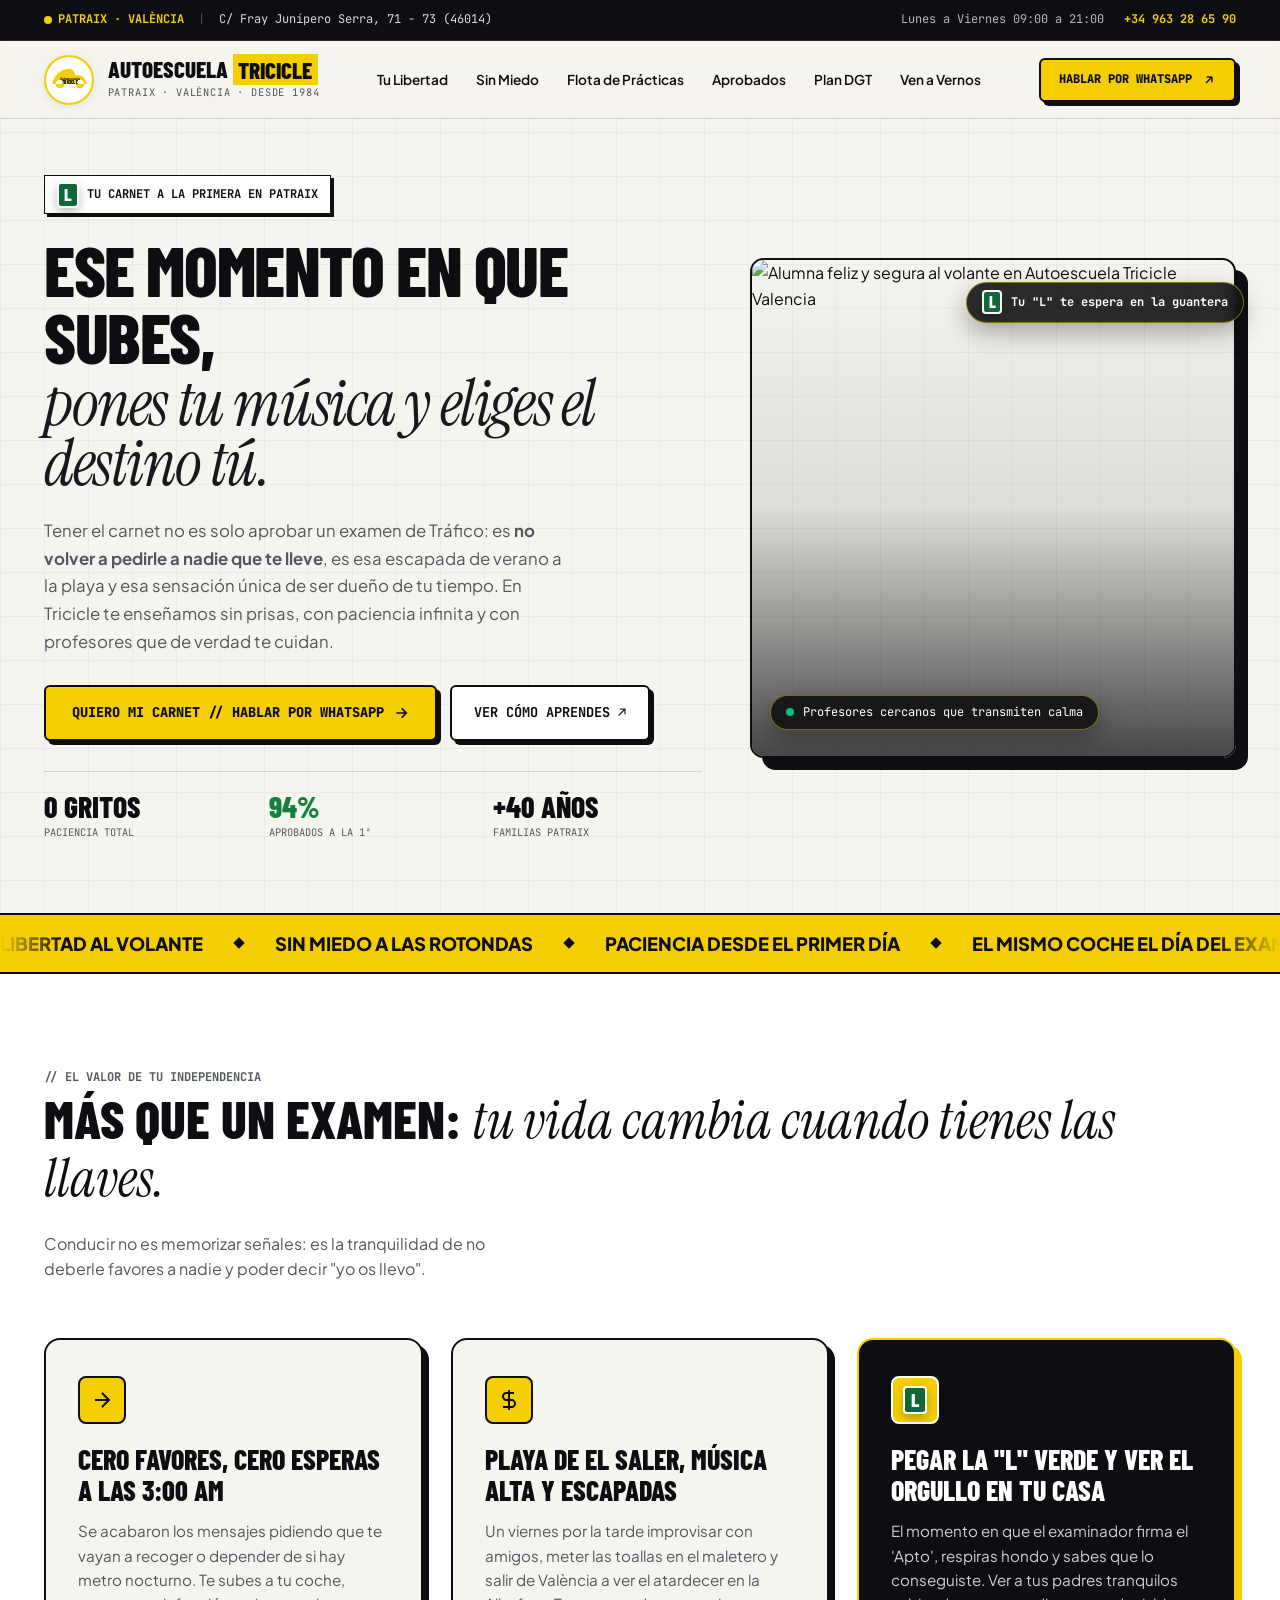
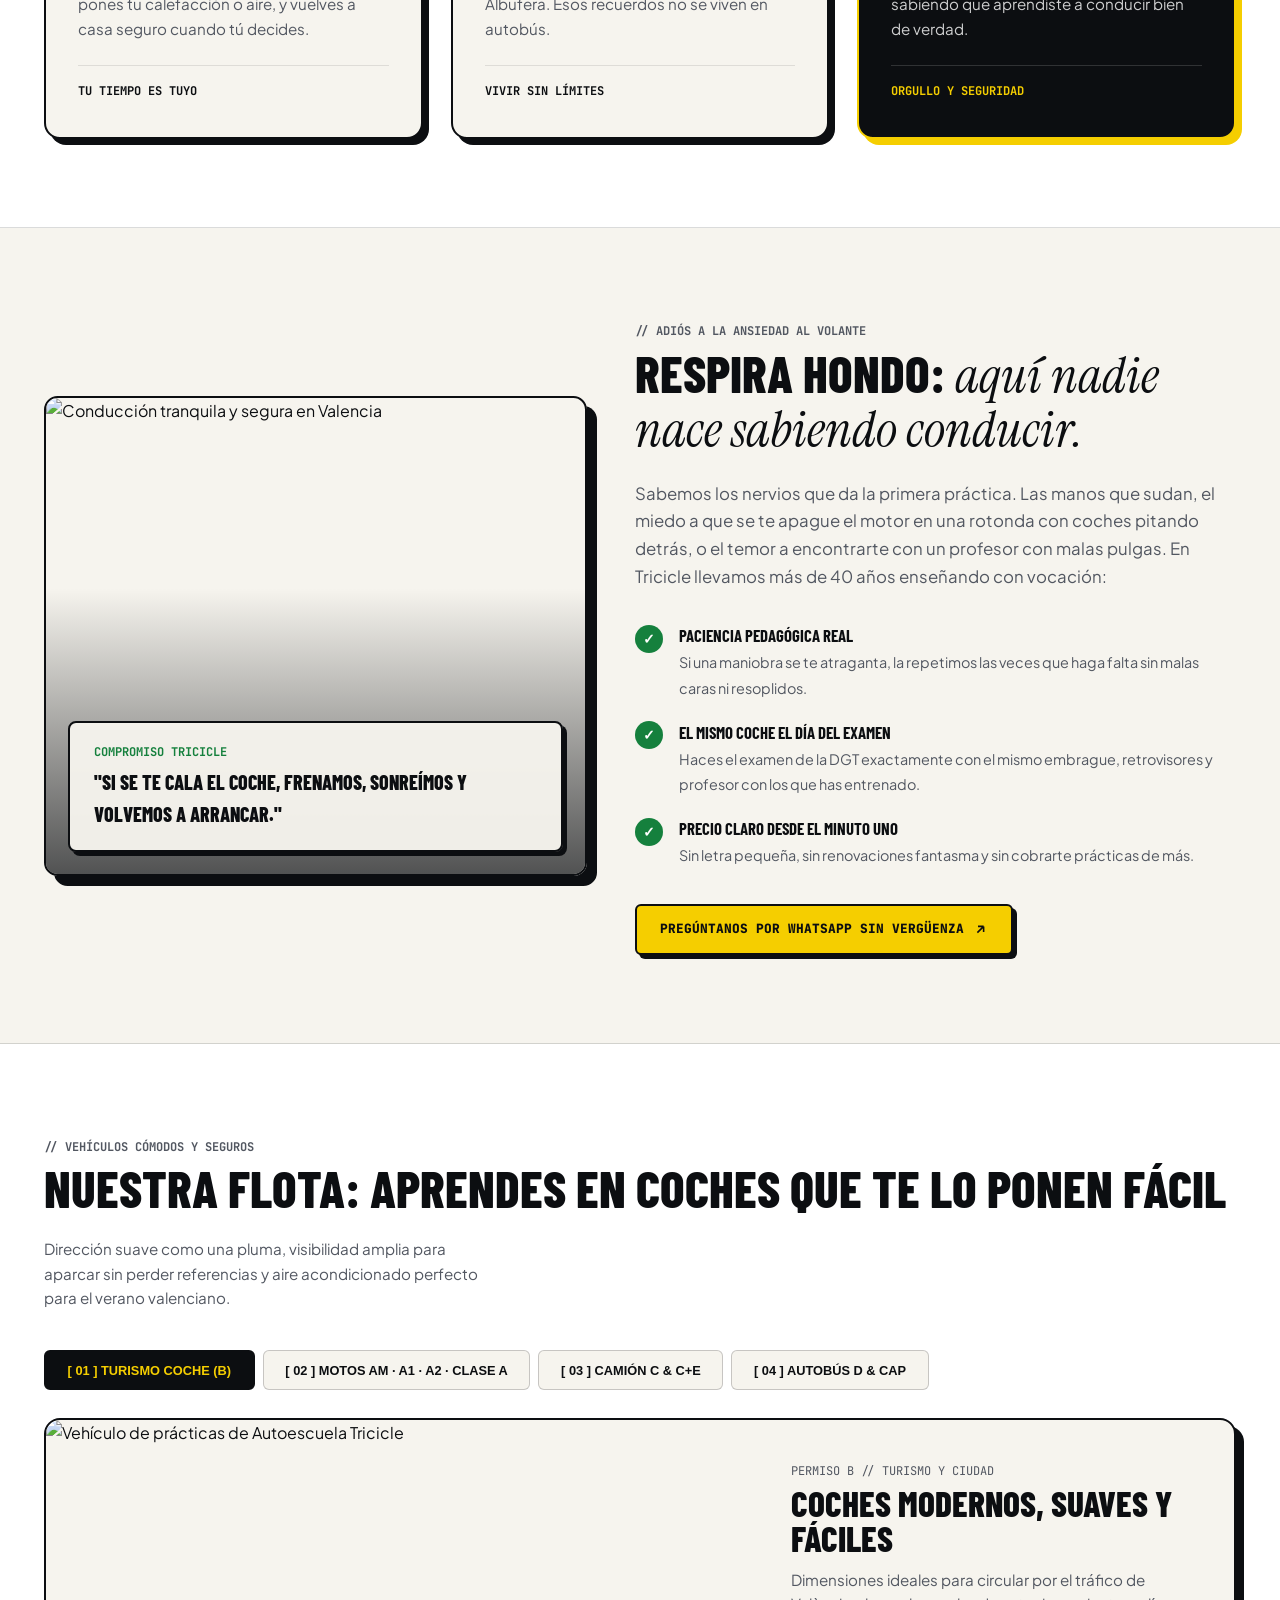
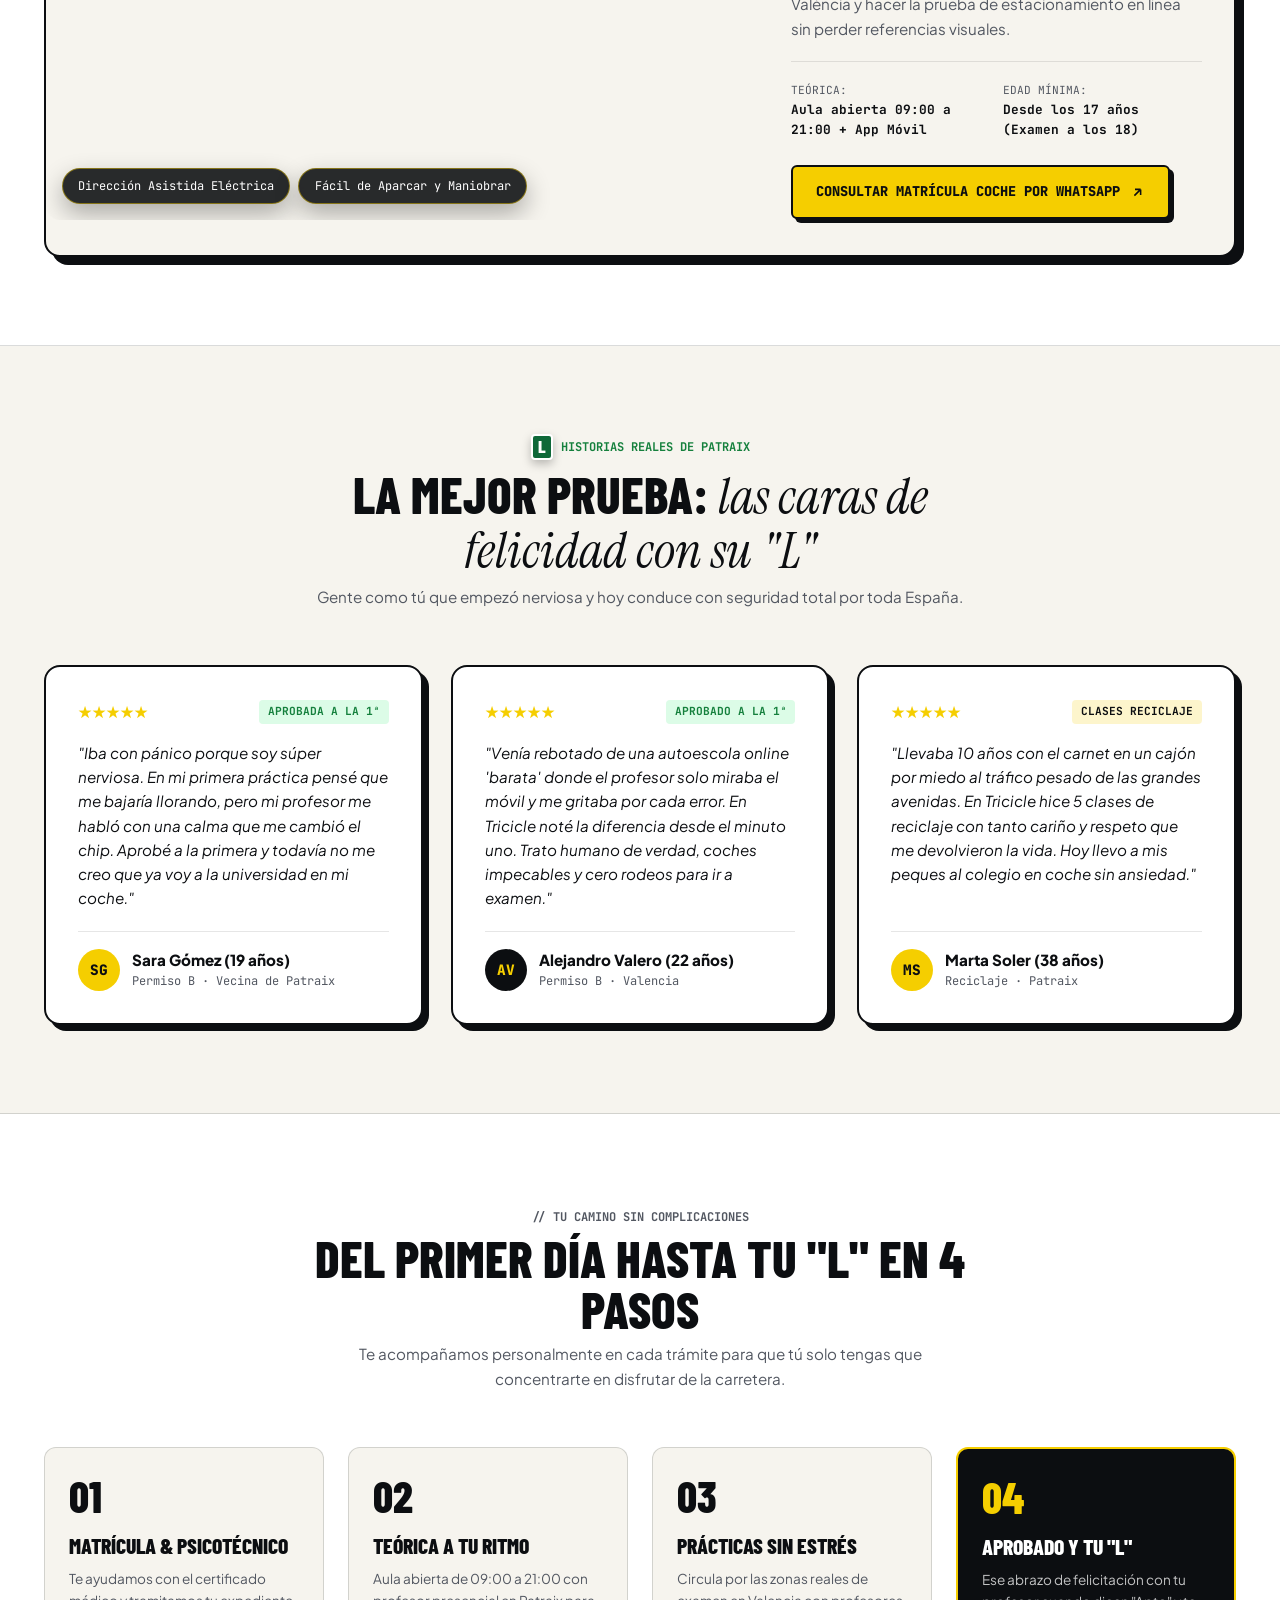
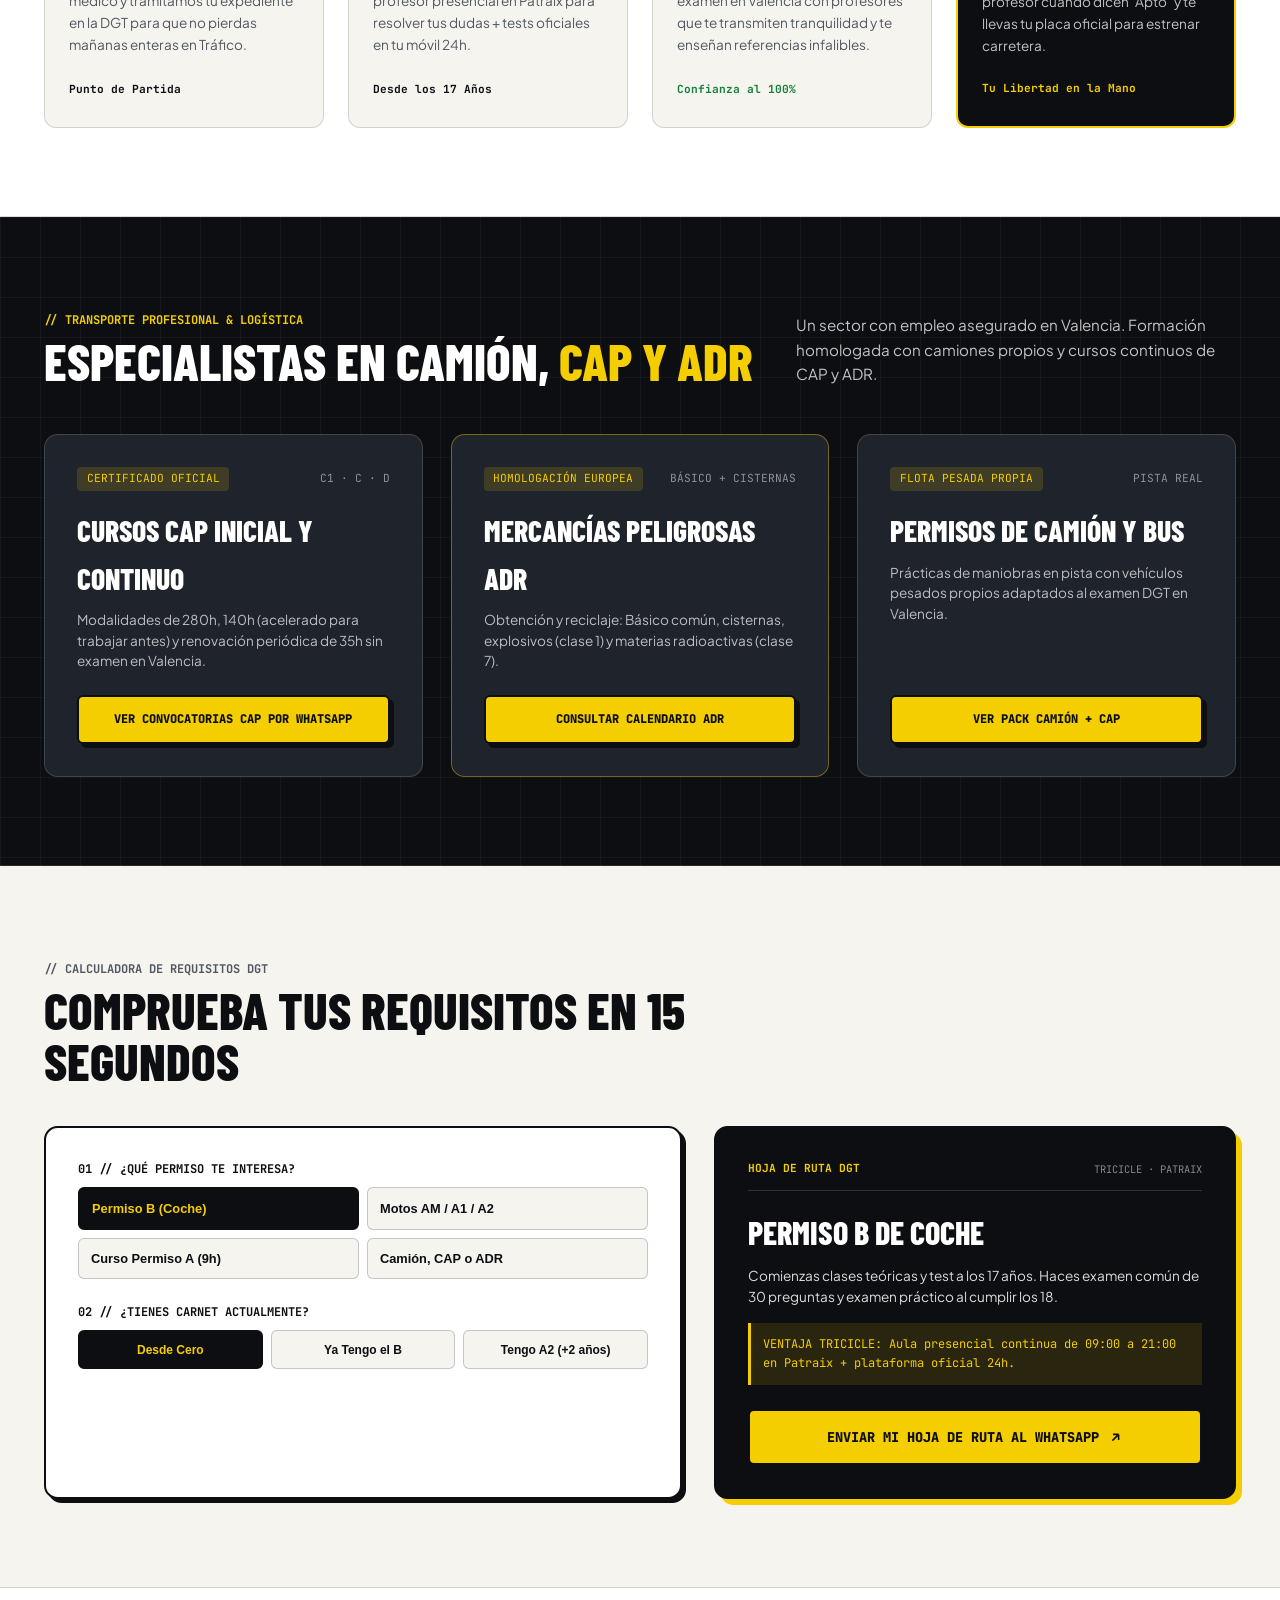
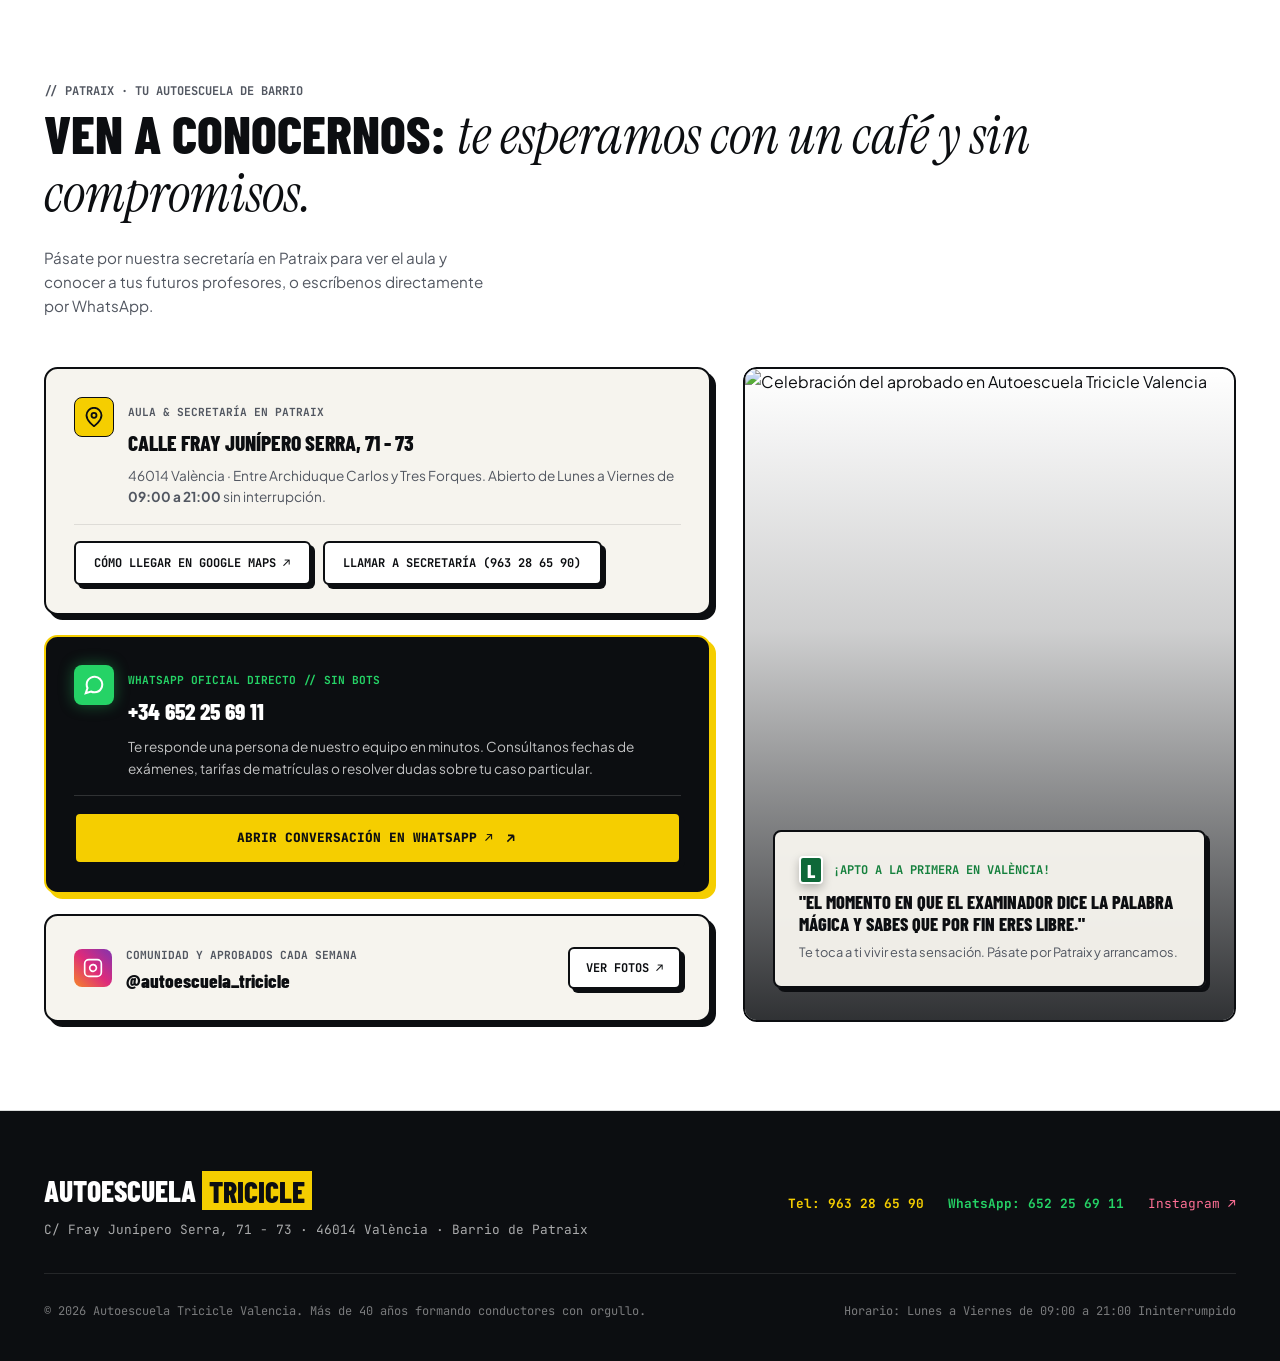
==== commit 3390ff8e: "feat: humanizacao emocional, novos cards de contato de Patraix e autoridade acolhedora" ====
--- a/index.html
+++ b/index.html
@@ -3,27 +3,29 @@
 <head>
   <meta charset="UTF-8" />
   <meta name="viewport" content="width=device-width, initial-scale=1.0" />
-  <title>Autoescuela Tricicle Valencia | +40 Años en Patraix — Coche, Moto, Camión, CAP y ADR</title>
-  <meta name="description" content="Autoescuela Tricicle en C/ Fray Junípero Serra 71-73, Patraix (València). Más de 40 años formando conductores con flota propia, aula continua y test DGT 24h." />
-
-  <!-- Tipografía Editorial & Señalización Vial Europea -->
+  <title>Autoescuela Tricicle Valencia | Tu Libertad al Volante en Patraix</title>
+  <meta name="description" content="Autoescuela Tricicle en C/ Fray Junípero Serra 71-73, Patraix (València). Aprende a conducir sin miedo, con paciencia y a la primera. Coche, moto, camión y CAP." />
+
+  <!-- Tipografía Editorial de Alto Impacto & Sensibilidad Humana -->
   <link rel="preconnect" href="https://fonts.googleapis.com" />
   <link rel="preconnect" href="https://fonts.gstatic.com" crossorigin />
-  <link href="https://fonts.googleapis.com/css2?family=Barlow+Condensed:ital,wght@0,600;0,700;0,800;1,700&family=Instrument+Serif:ital@0;1&family=JetBrains+Mono:wght@400;500;600;700&family=Plus+Jakarta+Sans:wght@400;500;600;700&display=swap" rel="stylesheet" />
+  <link href="https://fonts.googleapis.com/css2?family=Barlow+Condensed:ital,wght@0,600;0,700;0,800;1,700&family=Instrument+Serif:ital@0;1&family=JetBrains+Mono:wght@400;500;600;700&family=Plus+Jakarta+Sans:wght@400;500;600;700;800&display=swap" rel="stylesheet" />
 
   <style>
-    /* DESIGN TOKENS */
+    /* DESIGN TOKENS EDITORIAL & SINALIZAÇÃO MEDITERRÂNEA */
     :root {
-      --bg-paper: #F5F2EB;
-      --bg-paper-dark: #EAE5D9;
-      --asphalt: #0E1012;
-      --asphalt-soft: #171A1E;
-      --asphalt-card: #1F2329;
+      --bg-paper: #F6F4EE;
+      --bg-paper-dark: #EAE6DB;
+      --asphalt: #0C0E11;
+      --asphalt-soft: #16191E;
+      --asphalt-card: #1F232B;
       --tricicle: #F5CE00;
       --tricicle-hover: #FFD814;
-      --concrete: #D8D2C4;
-      --ink-muted: #555A62;
+      --tricicle-glow: rgba(245, 206, 0, 0.25);
+      --ink-muted: #525761;
       --apto: #15803D;
+      --apto-light: #DCFCE7;
+      --warm-border: rgba(12, 14, 17, 0.12);
     }
 
     * { box-sizing: border-box; margin: 0; padding: 0; }
@@ -33,7 +35,7 @@
       color: var(--asphalt);
       font-family: 'Plus Jakarta Sans', sans-serif;
       overflow-x: hidden;
-      line-height: 1.55;
+      line-height: 1.6;
       -webkit-font-smoothing: antialiased;
     }
 
@@ -42,84 +44,90 @@
     .font-mono { font-family: 'JetBrains Mono', monospace; }
     .font-sans { font-family: 'Plus Jakarta Sans', sans-serif; }
 
-    /* Grade Arquitetônica Técnica de Fundo */
+    /* Grade Arquitetônica Suave */
     .bg-grid-light {
-      background-size: 48px 48px;
+      background-size: 44px 44px;
       background-image:
-        linear-gradient(to right, rgba(14, 16, 18, 0.045) 1px, transparent 1px),
-        linear-gradient(to bottom, rgba(14, 16, 18, 0.045) 1px, transparent 1px);
-    }
+        linear-gradient(to right, rgba(12, 14, 17, 0.04) 1px, transparent 1px),
+        linear-gradient(to bottom, rgba(12, 14, 17, 0.04) 1px, transparent 1px);
+    }
+
     .bg-grid-dark {
-      background-size: 48px 48px;
+      background-size: 40px 40px;
       background-image:
-        linear-gradient(to right, rgba(245, 206, 0, 0.05) 1px, transparent 1px),
-        linear-gradient(to bottom, rgba(245, 206, 0, 0.05) 1px, transparent 1px);
-    }
-
-    /* Utilitários de Layout & Contêiner */
+        linear-gradient(to right, rgba(255, 255, 255, 0.04) 1px, transparent 1px),
+        linear-gradient(to bottom, rgba(255, 255, 255, 0.04) 1px, transparent 1px);
+    }
+
     .container-custom {
-      max-width: 1280px;
-      margin-left: auto;
-      margin-right: auto;
-      padding-left: 1.25rem;
-      padding-right: 1.25rem;
-    }
-    @media (min-width: 640px) { .container-custom { padding-left: 2rem; padding-right: 2rem; } }
-
-    /* Botões de Ação */
+      max-width: 1240px;
+      margin: 0 auto;
+      padding: 0 1.5rem;
+    }
+
+    /* BOTÕES COM FEEDBACK TÁTIL */
     .btn-tricicle {
       background-color: var(--tricicle);
       color: var(--asphalt);
-      font-weight: 700;
+      font-weight: 800;
       border: 2px solid var(--asphalt);
-      border-radius: 0.5rem;
       box-shadow: 4px 4px 0px var(--asphalt);
-      transition: all 0.2s cubic-bezier(0.16, 1, 0.3, 1);
       display: inline-flex;
       align-items: center;
       justify-content: center;
       gap: 0.6rem;
       text-decoration: none;
+      transition: all 0.15s ease-out;
       cursor: pointer;
+      user-select: none;
+      border-radius: 6px;
     }
     .btn-tricicle:hover {
       background-color: var(--tricicle-hover);
+      transform: translate(-2px, -2px);
+      box-shadow: 6px 6px 0px var(--asphalt);
+    }
+    .btn-tricicle:active {
       transform: translate(2px, 2px);
-      box-shadow: 2px 2px 0px var(--asphalt);
+      box-shadow: 1px 1px 0px var(--asphalt);
     }
 
     .btn-outline-dark {
       background-color: #FFFFFF;
       color: var(--asphalt);
-      font-weight: 600;
-      border: 1px solid rgba(14, 16, 18, 0.25);
-      border-radius: 0.5rem;
-      transition: all 0.2s ease;
+      font-weight: 700;
+      border: 2px solid var(--asphalt);
+      box-shadow: 4px 4px 0px var(--asphalt);
       display: inline-flex;
       align-items: center;
       justify-content: center;
-      gap: 0.5rem;
+      gap: 0.6rem;
       text-decoration: none;
+      transition: all 0.15s ease-out;
       cursor: pointer;
+      user-select: none;
+      border-radius: 6px;
     }
     .btn-outline-dark:hover {
       background-color: var(--bg-paper-dark);
-      border-color: var(--asphalt);
-    }
-
-    /* Spotlight Card Mouse Glow (aceternity/ui) */
+      transform: translate(-2px, -2px);
+      box-shadow: 6px 6px 0px var(--asphalt);
+    }
+
+    /* CARDS EDITORIAL INTERATIVOS COM SPOTLIGHT */
     .spotlight-card {
       position: relative;
       overflow: hidden;
+      transition: transform 0.25s ease, box-shadow 0.25s ease;
     }
     .spotlight-card::before {
-      content: "";
+      content: '';
       position: absolute;
       inset: 0;
       background: radial-gradient(
         500px circle at var(--mouse-x, 50%) var(--mouse-y, 50%),
-        rgba(245, 206, 0, 0.12),
-        transparent 50%
+        rgba(245, 206, 0, 0.14),
+        transparent 55%
       );
       opacity: 0;
       transition: opacity 0.35s ease;
@@ -128,10 +136,10 @@
     }
     .spotlight-card:hover::before { opacity: 1; }
 
-    /* Zoom Suave em Fotos */
+    /* Zoom em Imagens Emocionais */
     .img-zoom-container {
       overflow: hidden;
-      border-radius: 0.75rem;
+      border-radius: 0.85rem;
       position: relative;
     }
     .img-zoom-container img {
@@ -142,13 +150,13 @@
       object-fit: cover;
     }
     .img-zoom-container:hover img {
-      transform: scale(1.06);
-    }
-
-    /* Infinite Marquee com Fade Lateral */
+      transform: scale(1.05);
+    }
+
+    /* Infinite Marquee de Sinalização */
     .marquee-mask {
-      mask-image: linear-gradient(to right, transparent, black 6%, black 94%, transparent);
-      -webkit-mask-image: linear-gradient(to right, transparent, black 6%, black 94%, transparent);
+      mask-image: linear-gradient(to right, transparent, black 5%, black 95%, transparent);
+      -webkit-mask-image: linear-gradient(to right, transparent, black 5%, black 95%, transparent);
     }
     @keyframes marquee-anim {
       from { transform: translateX(0); }
@@ -157,25 +165,14 @@
     .marquee-track {
       display: flex;
       width: max-content;
-      animation: marquee-anim 32s linear infinite;
+      animation: marquee-anim 34s linear infinite;
     }
     .marquee-track:hover { animation-play-state: paused; }
 
-    /* Faixa de Sinalização */
-    .road-band {
-      background: repeating-linear-gradient(
-        -45deg,
-        #0E1012,
-        #0E1012 8px,
-        #F5CE00 8px,
-        #F5CE00 16px
-      );
-    }
-
-    /* Revelação Suave no Scroll */
+    /* Revelação no Scroll */
     .reveal-up {
       opacity: 0;
-      transform: translateY(24px);
+      transform: translateY(22px);
       transition: opacity 0.7s cubic-bezier(0.16, 1, 0.3, 1), transform 0.7s cubic-bezier(0.16, 1, 0.3, 1);
     }
     .reveal-up.is-visible {
@@ -183,20 +180,38 @@
       transform: translateY(0);
     }
 
-    /* Flutuadores de Telemetria sobre Imagens */
+    /* Pílulas Flutuantes com Blur */
     .floating-pill {
-      background: rgba(14, 16, 18, 0.88);
+      background: rgba(12, 14, 17, 0.88);
       backdrop-filter: blur(8px);
       -webkit-backdrop-filter: blur(8px);
-      border: 1px solid rgba(245, 206, 0, 0.4);
+      border: 1px solid rgba(245, 206, 0, 0.45);
       color: #FFFFFF;
-      box-shadow: 0 10px 20px rgba(0,0,0,0.3);
+      box-shadow: 0 10px 25px rgba(0,0,0,0.3);
       border-radius: 9999px;
-      padding: 0.45rem 0.9rem;
+      padding: 0.45rem 0.95rem;
       font-size: 0.75rem;
       display: inline-flex;
       align-items: center;
-      gap: 0.5rem;
+      gap: 0.55rem;
+    }
+
+    /* Placa Verde "L" Oficial Espanhola */
+    .l-badge {
+      display: inline-flex;
+      align-items: center;
+      justify-content: center;
+      width: 32px;
+      height: 38px;
+      background-color: #0E6838;
+      border: 2px solid #FFFFFF;
+      border-radius: 4px;
+      box-shadow: 0 4px 10px rgba(0,0,0,0.25);
+      color: #FFFFFF;
+      font-family: 'Barlow Condensed', sans-serif;
+      font-weight: 800;
+      font-size: 1.6rem;
+      line-height: 1;
     }
 
     /* Scrollbar */
@@ -210,43 +225,47 @@
 </head>
 <body class="bg-grid-light">
 
-  <!-- BARRA SUPERIOR: COORDENADAS PATRAIX & STATUS AO VIVO -->
-  <div style="background-color: var(--asphalt); color: var(--bg-paper); border-bottom: 1px solid rgba(255,255,255,0.1); padding: 0.6rem 0; font-size: 0.75rem;" class="font-mono">
-    <div class="container-custom" style="display: flex; flex-wrap: wrap; align-items: center; justify-content: space-between; gap: 0.5rem;">
+  <!-- ===================================================================== -->
+  <!-- BARRA SUPERIOR: LOCALIZAÇÃO PATRAIX & ATENDIMENTO HUMANO              -->
+  <!-- ===================================================================== -->
+  <div style="background-color: var(--asphalt); color: var(--bg-paper); border-bottom: 1px solid rgba(255,255,255,0.1); padding: 0.65rem 0; font-size: 0.75rem;" class="font-mono">
+    <div class="container-custom" style="display: flex; flex-wrap: wrap; align-items: center; justify-content: space-between; gap: 0.6rem;">
       <div style="display: flex; align-items: center; gap: 0.85rem;">
-        <span style="color: var(--tricicle); font-weight: 700; display: inline-flex; align-items: center; gap: 0.35rem;">
+        <span style="color: var(--tricicle); font-weight: 700; display: inline-flex; align-items: center; gap: 0.4rem;">
           <span style="width: 8px; height: 8px; border-radius: 50%; background-color: var(--tricicle); display: inline-block;"></span>
           PATRAIX · VALÈNCIA
         </span>
         <span style="color: rgba(255,255,255,0.25);">|</span>
-        <span style="color: rgba(255,255,255,0.85);">C/ FRAY JUNÍPERO SERRA, 71 - 73 (46014)</span>
-      </div>
-      <div style="display: flex; align-items: center; gap: 1rem;">
-        <span id="live-status-top" style="color: rgba(255,255,255,0.7);">LUN–VIE 09:00–21:00</span>
+        <span style="color: rgba(255,255,255,0.85);">C/ Fray Junípero Serra, 71 - 73 (46014)</span>
+      </div>
+      <div style="display: flex; align-items: center; gap: 1.25rem;">
+        <span style="color: rgba(255,255,255,0.7);">Lunes a Viernes 09:00 a 21:00</span>
         <a href="tel:+34963286590" style="color: var(--tricicle); font-weight: 700; text-decoration: none;">+34 963 28 65 90</a>
       </div>
     </div>
   </div>
 
-  <!-- HEADER NAVEGAÇÃO COM LOGO OFICIAL VETORIAL -->
-  <header style="background-color: rgba(245, 242, 235, 0.94); border-bottom: 1px solid rgba(14, 16, 18, 0.15); position: sticky; top: 0; z-index: 40; backdrop-filter: blur(10px); padding: 0.85rem 0;">
+  <!-- ===================================================================== -->
+  <!-- HEADER NAVEGAÇÃO COM LOGO OFICIAL VETORIAL                            -->
+  <!-- ===================================================================== -->
+  <header style="background-color: rgba(246, 244, 238, 0.95); border-bottom: 1px solid rgba(12, 14, 17, 0.15); position: sticky; top: 0; z-index: 40; backdrop-filter: blur(10px); padding: 0.85rem 0;">
     <div class="container-custom" style="display: flex; align-items: center; justify-content: space-between; gap: 1.5rem;">
       
-      <!-- Logo Oficial Tricicle (Vetorizada em SVG de alta nitidez) -->
+      <!-- Logo Oficial Tricicle -->
       <a href="#" style="display: flex; align-items: center; gap: 0.85rem; text-decoration: none; color: inherit;">
-        <div style="width: 52px; height: 52px; border-radius: 50%; border: 2px solid var(--tricicle); background: #FFFFFF; display: flex; align-items: center; justify-content: center; box-shadow: 0 2px 8px rgba(0,0,0,0.08);">
-          <svg viewBox="0 0 120 100" style="width: 42px; height: 42px;" aria-hidden="true">
+        <div style="width: 50px; height: 50px; border-radius: 50%; border: 2px solid var(--tricicle); background: #FFFFFF; display: flex; align-items: center; justify-content: center; box-shadow: 0 2px 8px rgba(0,0,0,0.08);">
+          <svg viewBox="0 0 120 100" style="width: 40px; height: 40px;" aria-hidden="true">
             <path d="M10 62 C14 34, 38 16, 62 16 C70 16, 75 24, 80 36 L88 36 C102 37, 110 47, 112 57 L114 62 Z" fill="#F5CE00"/>
             <path d="M20 62 A13 13 0 0 1 46 62 Z" fill="#FFFFFF"/>
             <path d="M80 62 A13 13 0 0 1 106 62 Z" fill="#FFFFFF"/>
             <path d="M20 62 A13 13 0 0 0 46 62 Z" fill="#F5CE00"/>
             <path d="M80 62 A13 13 0 0 0 106 62 Z" fill="#F5CE00"/>
-            <text x="63" y="49" text-anchor="middle" font-family="Plus Jakarta Sans, sans-serif" font-size="10.5" font-weight="700" fill="#0E1012">Autoescuela</text>
-            <text x="63" y="61" text-anchor="middle" font-family="Barlow Condensed, sans-serif" font-size="14" font-weight="800" letter-spacing="0.6" fill="#0E1012">TRICICLE</text>
+            <text x="63" y="49" text-anchor="middle" font-family="Plus Jakarta Sans, sans-serif" font-size="10.5" font-weight="700" fill="#0C0E11">Autoescuela</text>
+            <text x="63" y="61" text-anchor="middle" font-family="Barlow Condensed, sans-serif" font-size="14" font-weight="800" letter-spacing="0.6" fill="#0C0E11">TRICICLE</text>
           </svg>
         </div>
         <div>
-          <div style="font-size: 1.5rem; font-weight: 800; text-transform: uppercase; line-height: 1;" class="font-display">
+          <div style="font-size: 1.45rem; font-weight: 800; text-transform: uppercase; line-height: 1;" class="font-display">
             AUTOESCUELA <span style="background-color: var(--tricicle); padding: 0.1rem 0.35rem;">TRICICLE</span>
           </div>
           <div style="font-size: 0.65rem; text-transform: uppercase; letter-spacing: 0.08em; color: var(--ink-muted); margin-top: 0.15rem;" class="font-mono">
@@ -256,12 +275,13 @@
       </a>
 
       <!-- Menu Editorial -->
-      <nav style="display: none; align-items: center; gap: 2rem; font-size: 0.85rem; font-weight: 600;" class="nav-desktop">
-        <a href="#flota" style="color: var(--asphalt); text-decoration: none;">Flota y Vehículos</a>
-        <a href="#permisos" style="color: var(--asphalt); text-decoration: none;">Coche y Moto</a>
-        <a href="#profesional" style="color: var(--asphalt); text-decoration: none;">Camión, CAP & ADR</a>
-        <a href="#planificador" style="color: var(--asphalt); text-decoration: none;">Planificador DGT</a>
-        <a href="#ubicacion" style="color: var(--asphalt); text-decoration: none;">Ubicación</a>
+      <nav style="display: none; align-items: center; gap: 1.75rem; font-size: 0.85rem; font-weight: 600;" class="nav-desktop">
+        <a href="#libertad" style="color: var(--asphalt); text-decoration: none;">Tu Libertad</a>
+        <a href="#metodo" style="color: var(--asphalt); text-decoration: none;">Sin Miedo</a>
+        <a href="#flota" style="color: var(--asphalt); text-decoration: none;">Flota de Prácticas</a>
+        <a href="#testimonios" style="color: var(--asphalt); text-decoration: none;">Aprobados</a>
+        <a href="#planificador" style="color: var(--asphalt); text-decoration: none;">Plan DGT</a>
+        <a href="#contacto-humano" style="color: var(--asphalt); text-decoration: none;">Ven a Vernos</a>
       </nav>
 
       <!-- CTA WhatsApp Top -->
@@ -269,7 +289,7 @@
         <a href="https://wa.me/34652256911?text=Hola%20Autoescuela%20Tricicle%2C%20quiero%20informaci%C3%B3n%20sobre%20matr%C3%ADculas%20y%20precios%20en%20Valencia."
            target="_blank" rel="noopener noreferrer"
            class="btn-tricicle font-mono" style="font-size: 0.75rem; text-transform: uppercase; padding: 0.65rem 1.15rem;">
-          <span>Pedir Oferta por WhatsApp</span>
+          <span>Hablar por WhatsApp</span>
           <svg width="14" height="14" viewBox="0 0 24 24" fill="none" stroke="currentColor" stroke-width="2.5"><path d="M7 17L17 7M17 7H8M17 7V16"/></svg>
         </a>
       </div>
@@ -281,81 +301,80 @@
   </style>
 
   <!-- ===================================================================== -->
-  <!-- HERO SPLIT-SCREEN: RESPIRADO, FOTOGRÁFICO, COM MOTION E MENOS TEXTO   -->
+  <!-- HERO COM ALTA EMOÇÃO: O SENTIMENTO DE LIBERDADE E VITÓRIA              -->
   <!-- ===================================================================== -->
   <section style="padding: 3.5rem 0 4.5rem; position: relative; overflow: hidden;">
     <div class="container-custom">
       <div style="display: grid; grid-template-columns: 1fr; gap: 3rem; align-items: center;" class="hero-grid">
 
-        <!-- Coluna Esquerda: Título Editorial, Convicção e Menos Bloco de Texto -->
-        <div style="display: flex; flex-direction: column; gap: 1.5rem;" class="reveal-up">
-          <div style="display: inline-flex; align-items: center; border: 1px solid var(--asphalt); background: #FFFFFF; box-shadow: 3px 3px 0px var(--asphalt); width: fit-content;">
-            <span style="background-color: var(--tricicle); color: var(--asphalt); font-weight: 800; font-size: 0.75rem; padding: 0.35rem 0.65rem; border-right: 1px solid var(--asphalt);" class="font-mono">
-              PATRAIX · 46014
+        <!-- Coluna Esquerda: Conexão Emocional Imediata & Desejo de Conquista -->
+        <div style="display: flex; flex-direction: column; gap: 1.35rem;" class="reveal-up">
+          
+          <div style="display: inline-flex; align-items: center; gap: 0.5rem; border: 1px solid var(--asphalt); background: #FFFFFF; box-shadow: 3px 3px 0px var(--asphalt); width: fit-content; padding: 0.35rem 0.75rem;">
+            <div class="l-badge" style="width: 22px; height: 26px; font-size: 1.1rem;">L</div>
+            <span style="font-size: 0.75rem; font-weight: 700; text-transform: uppercase;" class="font-mono">
+              TU CARNET A LA PRIMERA EN PATRAIX
             </span>
-            <span style="font-size: 0.75rem; font-weight: 600; padding: 0.35rem 0.85rem; text-transform: uppercase;" class="font-mono">
-              +40 Años Formando Conductores
-            </span>
-          </div>
-
-          <h1 style="font-size: clamp(2.8rem, 5.5vw, 4.8rem); font-weight: 800; text-transform: uppercase; line-height: 0.95; letter-spacing: -0.02em; color: var(--asphalt);" class="font-display">
-            TU CARNET EN VALÈNCIA
-            <span style="display: block; font-family: 'Instrument Serif', serif; font-style: italic; font-weight: 400; text-transform: none; font-size: clamp(2.4rem, 4.8vw, 4.2rem); margin-top: 0.25rem;">
-              sin rodeos, con paciencia y precio honesto.
+          </div>
+
+          <h1 style="font-size: clamp(2.8rem, 5.5vw, 4.6rem); font-weight: 800; text-transform: uppercase; line-height: 0.95; letter-spacing: -0.02em; color: var(--asphalt);" class="font-display">
+            ESE MOMENTO EN QUE SUBES,
+            <span style="display: block; font-family: 'Instrument Serif', serif; font-style: italic; font-weight: 400; text-transform: none; font-size: clamp(2.5rem, 5vw, 4.2rem); margin-top: 0.25rem; color: #16191E;">
+              pones tu música y eliges el destino tú.
             </span>
           </h1>
 
-          <p style="font-size: 1.05rem; color: var(--ink-muted); max-width: 520px; line-height: 1.6;">
-            Aprende a conducir con profesores que te transmiten tranquilidad desde el primer día. Coche turismo, moto o formación profesional de camión y CAP con flota propia en Patraix.
+          <p style="font-size: 1.05rem; color: var(--ink-muted); max-width: 520px; line-height: 1.65;">
+            Tener el carnet no es solo aprobar un examen de Tráfico: es <strong>no volver a pedirle a nadie que te lleve</strong>, es esa escapada de verano a la playa y esa sensación única de ser dueño de tu tiempo. En Tricicle te enseñamos sin prisas, con paciencia infinita y con profesores que de verdad te cuidan.
           </p>
 
           <div style="display: flex; flex-wrap: wrap; gap: 0.85rem; padding-top: 0.5rem;">
-            <a href="#flota" class="btn-tricicle font-mono" style="padding: 0.9rem 1.6rem; font-size: 0.85rem; text-transform: uppercase;">
-              <span>Ver Nuestra Flota y Coches</span>
+            <a href="https://wa.me/34652256911?text=Hola%20Autoescuela%20Tricicle%2C%20quiero%20empezar%20mi%20carnet%20y%20conocer%20vuestras%20ofertas."
+               target="_blank" rel="noopener noreferrer"
+               class="btn-tricicle font-mono" style="padding: 0.95rem 1.6rem; font-size: 0.85rem; text-transform: uppercase;">
+              <span>Quiero Mi Carnet // Hablar por WhatsApp</span>
               <svg width="16" height="16" viewBox="0 0 24 24" fill="none" stroke="currentColor" stroke-width="2.5"><path d="M5 12h14M13 5l7 7-7 7"/></svg>
             </a>
-            <a href="https://wa.me/34652256911?text=Hola%20Autoescuela%20Tricicle%2C%20quiero%20consultar%20precios%20y%20ofertas%20activas."
-               target="_blank" rel="noopener noreferrer"
-               class="btn-outline-dark font-mono" style="padding: 0.9rem 1.4rem; font-size: 0.85rem; text-transform: uppercase;">
-              <span>Consultar en WhatsApp</span>
+            <a href="#libertad" class="btn-outline-dark font-mono" style="padding: 0.95rem 1.35rem; font-size: 0.85rem; text-transform: uppercase;">
+              <span>Ver Cómo Aprendes ↗</span>
             </a>
           </div>
 
-          <!-- Trinca Rápida de Métricas (Sem Texto Pesado) -->
-          <div style="display: grid; grid-template-columns: repeat(3, 1fr); gap: 1rem; border-top: 1px solid rgba(14,16,18,0.15); padding-top: 1.25rem; margin-top: 0.5rem;" class="font-mono">
+          <!-- Trinca Emocional de Confiança -->
+          <div style="display: grid; grid-template-columns: repeat(3, 1fr); gap: 1rem; border-top: 1px solid rgba(12,14,17,0.15); padding-top: 1.25rem; margin-top: 0.5rem;" class="font-mono">
             <div>
-              <div style="font-size: 2rem; font-weight: 800; line-height: 1;" class="font-display">+40 AÑOS</div>
-              <div style="font-size: 0.65rem; color: var(--ink-muted); text-transform: uppercase; margin-top: 0.2rem;">En Patraix</div>
+              <div style="font-size: 1.85rem; font-weight: 800; line-height: 1;" class="font-display">0 GRITOS</div>
+              <div style="font-size: 0.65rem; color: var(--ink-muted); text-transform: uppercase; margin-top: 0.2rem;">Paciencia Total</div>
             </div>
             <div>
-              <div style="font-size: 2rem; font-weight: 800; line-height: 1;" class="font-display">09–21H</div>
-              <div style="font-size: 0.65rem; color: var(--ink-muted); text-transform: uppercase; margin-top: 0.2rem;">Aula Continua</div>
+              <div style="font-size: 1.85rem; font-weight: 800; line-height: 1; color: var(--apto);" class="font-display">94%</div>
+              <div style="font-size: 0.65rem; color: var(--ink-muted); text-transform: uppercase; margin-top: 0.2rem;">Aprobados a la 1ª</div>
             </div>
             <div>
-              <div style="font-size: 2rem; font-weight: 800; line-height: 1; color: var(--apto);" class="font-display">94%</div>
-              <div style="font-size: 0.65rem; color: var(--ink-muted); text-transform: uppercase; margin-top: 0.2rem;">Aprobados 1ª</div>
-            </div>
-          </div>
-        </div>
-
-        <!-- Coluna Direita: Composição Fotográfica de Alto Impacto com Badges Flutuantes -->
+              <div style="font-size: 1.85rem; font-weight: 800; line-height: 1;" class="font-display">+40 AÑOS</div>
+              <div style="font-size: 0.65rem; color: var(--ink-muted); text-transform: uppercase; margin-top: 0.2rem;">Familias Patraix</div>
+            </div>
+          </div>
+        </div>
+
+        <!-- Coluna Direita: Foto com Emoção Genuína + Luz Dourada de València -->
         <div style="position: relative;" class="reveal-up">
-          <div class="img-zoom-container" style="height: 480px; box-shadow: 12px 12px 0px var(--asphalt); border: 2px solid var(--asphalt);">
-            <img src="https://images.unsplash.com/photo-1580273916550-e323be2ae537?w=1200&auto=format&fit=crop&q=80"
-                 alt="Alumna feliz al volante en Autoescuela Tricicle Valencia" />
-            <div style="position: absolute; inset: 0; background: linear-gradient(to top, rgba(14,16,18,0.7) 0%, transparent 60%);"></div>
-          </div>
-
-          <!-- Badge Flutuante 1 (Topo Direito): Direção Elétrica & Ar Gelando -->
-          <div class="floating-pill" style="position: absolute; top: 1.5rem; right: -0.75rem; animation: floatAnim 4s ease-in-out infinite;">
-            <svg width="15" height="15" viewBox="0 0 24 24" fill="none" stroke="#F5CE00" stroke-width="2.5"><path d="M12 2v20M17 5H9.5a3.5 3.5 0 0 0 0 7h5a3.5 3.5 0 0 1 0 7H6"/></svg>
-            <span class="font-mono">Coches Fáciles de Aparcar</span>
-          </div>
-
-          <!-- Badge Flutuante 2 (Base Esquerda): Paciência Real no Ensino -->
+          <div class="img-zoom-container" style="height: 500px; box-shadow: 12px 12px 0px var(--asphalt); border: 2px solid var(--asphalt);">
+            <img src="https://images.unsplash.com/photo-1541899481282-d53bffe3c35d?w=1200&auto=format&fit=crop&q=80"
+                 alt="Alumna feliz y segura al volante en Autoescuela Tricicle Valencia" />
+            <div style="position: absolute; inset: 0; background: linear-gradient(to top, rgba(12,14,17,0.75) 0%, rgba(12,14,17,0.1) 50%, transparent 100%);"></div>
+          </div>
+
+          <!-- Badge Flutuante 1 (Topo Direito): A Certeza da "L" -->
+          <div class="floating-pill" style="position: absolute; top: 1.5rem; right: -0.5rem; animation: floatAnim 4s ease-in-out infinite;">
+            <div class="l-badge" style="width: 20px; height: 24px; font-size: 1rem;">L</div>
+            <span class="font-mono" style="font-weight: 700;">Tu "L" te espera en la guantera</span>
+          </div>
+
+          <!-- Badge Flutuante 2 (Base Esquerda): Empatia Pedagógica -->
           <div class="floating-pill" style="position: absolute; bottom: 1.75rem; left: 1.25rem;">
             <span style="width: 8px; height: 8px; border-radius: 50%; background-color: #10B981; display: inline-block;"></span>
-            <span class="font-mono">Profesores Pacientes · Cero Estrés</span>
+            <span class="font-mono">Profesores cercanos que transmiten calma</span>
           </div>
         </div>
 
@@ -372,34 +391,38 @@
   </style>
 
   <!-- ===================================================================== -->
-  <!-- FAIXA MARQUEE CINÉTICA (SINALIZAÇÃO VIAL EM MOVIMENTO)                -->
+  <!-- FAIXA MARQUEE: VIBRAÇÃO & SEGURANÇA EM MOVIMENTO                      -->
   <!-- ===================================================================== -->
   <div style="background-color: var(--tricicle); border-top: 2px solid var(--asphalt); border-bottom: 2px solid var(--asphalt); padding: 0.85rem 0; overflow: hidden; user-select: none;">
     <div class="marquee-mask">
       <div class="marquee-track" style="align-items: center; gap: 2rem; font-size: 1.15rem; font-weight: 800; text-transform: uppercase; color: var(--asphalt);" class="font-display">
         <div style="display: flex; align-items: center; gap: 2rem; padding-right: 2rem;">
-          <span>PERMISO B TURISMO · TEÓRICA DESDE LOS 17</span>
+          <span>LIBERTAD AL VOLANTE</span>
           <span style="width: 8px; height: 8px; background-color: var(--asphalt); transform: rotate(45deg);"></span>
-          <span>ESCALERA DE MOTO AM · A1 · A2 · CLASE A (9H)</span>
+          <span>SIN MIEDO A LAS ROTONDAS</span>
           <span style="width: 8px; height: 8px; background-color: var(--asphalt); transform: rotate(45deg);"></span>
-          <span>CAMIÓN C1 · C · C+E CON VEHÍCULOS PROPIOS</span>
+          <span>PACIENCIA DESDE EL PRIMER DÍA</span>
           <span style="width: 8px; height: 8px; background-color: var(--asphalt); transform: rotate(45deg);"></span>
-          <span>AUTOBÚS D1 · D Y HOMOLOGACIÓN CAP VIAJEROS</span>
+          <span>EL MISMO COCHE EL DÍA DEL EXAMEN</span>
           <span style="width: 8px; height: 8px; background-color: var(--asphalt); transform: rotate(45deg);"></span>
-          <span>CURSOS OFICIALES ADR MERCANCÍAS PELIGROSAS</span>
+          <span>AULA ABIERTA 09:00 A 21:00 EN PATRAIX</span>
           <span style="width: 8px; height: 8px; background-color: var(--asphalt); transform: rotate(45deg);"></span>
-        </div>
-        <!-- Duplicata para loop contínuo -->
+          <span>MOTO, CAMIÓN, CAP Y ADR CON VEHÍCULOS PROPIOS</span>
+          <span style="width: 8px; height: 8px; background-color: var(--asphalt); transform: rotate(45deg);"></span>
+        </div>
+        <!-- Duplicata para loop infinito -->
         <div style="display: flex; align-items: center; gap: 2rem; padding-right: 2rem;" aria-hidden="true">
-          <span>PERMISO B TURISMO · TEÓRICA DESDE LOS 17</span>
+          <span>LIBERTAD AL VOLANTE</span>
           <span style="width: 8px; height: 8px; background-color: var(--asphalt); transform: rotate(45deg);"></span>
-          <span>ESCALERA DE MOTO AM · A1 · A2 · CLASE A (9H)</span>
+          <span>SIN MIEDO A LAS ROTONDAS</span>
           <span style="width: 8px; height: 8px; background-color: var(--asphalt); transform: rotate(45deg);"></span>
-          <span>CAMIÓN C1 · C · C+E CON VEHÍCULOS PROPIOS</span>
+          <span>PACIENCIA DESDE EL PRIMER DÍA</span>
           <span style="width: 8px; height: 8px; background-color: var(--asphalt); transform: rotate(45deg);"></span>
-          <span>AUTOBÚS D1 · D Y HOMOLOGACIÓN CAP VIAJEROS</span>
+          <span>EL MISMO COCHE EL DÍA DEL EXAMEN</span>
           <span style="width: 8px; height: 8px; background-color: var(--asphalt); transform: rotate(45deg);"></span>
-          <span>CURSOS OFICIALES ADR MERCANCÍAS PELIGROSAS</span>
+          <span>AULA ABIERTA 09:00 A 21:00 EN PATRAIX</span>
+          <span style="width: 8px; height: 8px; background-color: var(--asphalt); transform: rotate(45deg);"></span>
+          <span>MOTO, CAMIÓN, CAP Y ADR CON VEHÍCULOS PROPIOS</span>
           <span style="width: 8px; height: 8px; background-color: var(--asphalt); transform: rotate(45deg);"></span>
         </div>
       </div>
@@ -407,80 +430,241 @@
   </div>
 
   <!-- ===================================================================== -->
-  <!-- NOVA DOBRA: SHOWCASE VISUAL DA FROTA TRICICLE (MOTION & FOTOS RICAS)  -->
-  <!-- ===================================================================== -->
-  <section id="flota" style="padding: 5rem 0; border-bottom: 1px solid rgba(14,16,18,0.15); background-color: var(--bg-paper);">
+  <!-- NOVA DOBRA: "LO QUE DE VERDAD SIGNIFICA TENER TU CARNET" (SENTIMENTO) -->
+  <!-- ===================================================================== -->
+  <section id="libertad" style="padding: 5.5rem 0; border-bottom: 1px solid rgba(12,14,17,0.15); background-color: #FFFFFF;">
+    <div class="container-custom">
+      <div style="display: flex; flex-wrap: wrap; align-items: flex-end; justify-content: space-between; gap: 1.5rem; margin-bottom: 3.5rem;" class="reveal-up">
+        <div>
+          <span style="font-size: 0.75rem; font-weight: 700; text-transform: uppercase; color: var(--ink-muted);" class="font-mono">
+            // EL VALOR DE TU INDEPENDENCIA
+          </span>
+          <h2 style="font-size: clamp(2.3rem, 4.2vw, 3.8rem); font-weight: 800; text-transform: uppercase; line-height: 1; margin-top: 0.25rem;" class="font-display">
+            MÁS QUE UN EXAMEN: <span style="font-family: 'Instrument Serif', serif; font-style: italic; font-weight: 400; text-transform: none;">tu vida cambia cuando tienes las llaves.</span>
+          </h2>
+        </div>
+        <p style="font-size: 1rem; color: var(--ink-muted); max-width: 460px;">
+          Conducir no es memorizar señales: es la tranquilidad de no deberle favores a nadie y poder decir "yo os llevo".
+        </p>
+      </div>
+
+      <div style="display: grid; grid-template-columns: repeat(auto-fit, minmax(320px, 1fr)); gap: 1.75rem;">
+        
+        <!-- Sentimento 1: Liberdade Real -->
+        <div class="spotlight-card reveal-up" style="background-color: var(--bg-paper); border: 2px solid var(--asphalt); border-radius: 1rem; padding: 2.25rem 2rem; box-shadow: 6px 6px 0px var(--asphalt); display: flex; flex-direction: column; justify-content: space-between; gap: 1.5rem;">
+          <div>
+            <div style="width: 48px; height: 48px; border-radius: 8px; background: var(--tricicle); border: 2px solid var(--asphalt); display: flex; align-items: center; justify-content: center; margin-bottom: 1.25rem;">
+              <svg width="24" height="24" viewBox="0 0 24 24" fill="none" stroke="currentColor" stroke-width="2"><path d="M5 12h14M12 5l7 7-7 7"/></svg>
+            </div>
+            <h3 style="font-size: 1.75rem; font-weight: 800; text-transform: uppercase; line-height: 1.1;" class="font-display">
+              Cero favores, cero esperas a las 3:00 am
+            </h3>
+            <p style="font-size: 0.95rem; color: var(--ink-muted); margin-top: 0.85rem; line-height: 1.6;">
+              Se acabaron los mensajes pidiendo que te vayan a recoger o depender de si hay metro nocturno. Te subes a tu coche, pones tu calefacción o aire, y vuelves a casa seguro cuando tú decides.
+            </p>
+          </div>
+          <div style="font-size: 0.75rem; font-weight: 700; color: var(--asphalt); border-top: 1px solid rgba(12,14,17,0.1); padding-top: 1rem;" class="font-mono">
+            TU TIEMPO ES TUYO
+          </div>
+        </div>
+
+        <!-- Sentimento 2: Planos & Viagens -->
+        <div class="spotlight-card reveal-up" style="background-color: var(--bg-paper); border: 2px solid var(--asphalt); border-radius: 1rem; padding: 2.25rem 2rem; box-shadow: 6px 6px 0px var(--asphalt); display: flex; flex-direction: column; justify-content: space-between; gap: 1.5rem;">
+          <div>
+            <div style="width: 48px; height: 48px; border-radius: 8px; background: var(--tricicle); border: 2px solid var(--asphalt); display: flex; align-items: center; justify-content: center; margin-bottom: 1.25rem;">
+              <svg width="24" height="24" viewBox="0 0 24 24" fill="none" stroke="currentColor" stroke-width="2"><path d="M12 2v20M17 5H9.5a3.5 3.5 0 0 0 0 7h5a3.5 3.5 0 0 1 0 7H6"/></svg>
+            </div>
+            <h3 style="font-size: 1.75rem; font-weight: 800; text-transform: uppercase; line-height: 1.1;" class="font-display">
+              Playa de El Saler, música alta y escapadas
+            </h3>
+            <p style="font-size: 0.95rem; color: var(--ink-muted); margin-top: 0.85rem; line-height: 1.6;">
+              Un viernes por la tarde improvisar con amigos, meter las toallas en el maletero y salir de València a ver el atardecer en la Albufera. Esos recuerdos no se viven en autobús.
+            </p>
+          </div>
+          <div style="font-size: 0.75rem; font-weight: 700; color: var(--asphalt); border-top: 1px solid rgba(12,14,17,0.1); padding-top: 1rem;" class="font-mono">
+            VIVIR SIN LÍMITES
+          </div>
+        </div>
+
+        <!-- Sentimento 3: O Orgulho da Conquista -->
+        <div class="spotlight-card reveal-up" style="background-color: var(--asphalt); color: #FFFFFF; border: 2px solid var(--tricicle); border-radius: 1rem; padding: 2.25rem 2rem; box-shadow: 6px 6px 0px var(--tricicle); display: flex; flex-direction: column; justify-content: space-between; gap: 1.5rem;">
+          <div>
+            <div style="width: 48px; height: 48px; border-radius: 8px; background: var(--tricicle); border: 2px solid #FFFFFF; display: flex; align-items: center; justify-content: center; margin-bottom: 1.25rem;">
+              <div class="l-badge" style="width: 24px; height: 28px; font-size: 1.2rem;">L</div>
+            </div>
+            <h3 style="font-size: 1.75rem; font-weight: 800; text-transform: uppercase; line-height: 1.1; color: #FFFFFF;" class="font-display">
+              Pegar la "L" verde y ver el orgullo en tu casa
+            </h3>
+            <p style="font-size: 0.95rem; color: rgba(255,255,255,0.8); margin-top: 0.85rem; line-height: 1.6;">
+              El momento en que el examinador firma el 'Apto', respiras hondo y sabes que lo conseguiste. Ver a tus padres tranquilos sabiendo que aprendiste a conducir bien de verdad.
+            </p>
+          </div>
+          <div style="font-size: 0.75rem; font-weight: 700; color: var(--tricicle); border-top: 1px solid rgba(255,255,255,0.15); padding-top: 1rem;" class="font-mono">
+            ORGULLO Y SEGURIDAD
+          </div>
+        </div>
+
+      </div>
+    </div>
+  </section>
+
+  <!-- ===================================================================== -->
+  <!-- SEÇÃO DE EMPATIA CONTRA O MEDO: "RESPIRA, AQUÍ NO SE PASA MAL"        -->
+  <!-- ===================================================================== -->
+  <section id="metodo" style="padding: 5.5rem 0; border-bottom: 1px solid rgba(12,14,17,0.15); background-color: var(--bg-paper);">
+    <div class="container-custom">
+      <div style="display: grid; grid-template-columns: 1fr; gap: 3rem; align-items: center;" class="fear-grid">
+        
+        <!-- Foto Quente & Humana: Instrutor & Aluno em Harmonia -->
+        <div style="position: relative;" class="reveal-up">
+          <div class="img-zoom-container" style="height: 480px; box-shadow: 10px 10px 0px var(--asphalt); border: 2px solid var(--asphalt);">
+            <img src="https://images.unsplash.com/photo-1449965408869-eaa3f722e40d?w=1200&auto=format&fit=crop&q=80"
+                 alt="Conducción tranquila y segura en Valencia" />
+            <div style="position: absolute; inset: 0; background: linear-gradient(to top, rgba(12,14,17,0.7) 0%, transparent 60%);"></div>
+          </div>
+          <div style="position: absolute; bottom: 1.5rem; left: 1.5rem; right: 1.5rem; background: rgba(246,244,238,0.96); padding: 1.25rem 1.5rem; border: 2px solid var(--asphalt); border-radius: 8px; box-shadow: 4px 4px 0px var(--asphalt);">
+            <div style="font-size: 0.75rem; font-weight: 700; text-transform: uppercase; color: var(--apto);" class="font-mono">COMPROMISO TRICICLE</div>
+            <div style="font-size: 1.25rem; font-weight: 800; text-transform: uppercase; margin-top: 0.2rem;" class="font-display">"Si se te cala el coche, frenamos, sonreímos y volvemos a arrancar."</div>
+          </div>
+        </div>
+
+        <!-- Conteúdo: Derrubando as Maiores Ansiedades do Aluno -->
+        <div style="display: flex; flex-direction: column; gap: 1.5rem;" class="reveal-up">
+          <div>
+            <span style="font-size: 0.75rem; font-weight: 700; text-transform: uppercase; color: var(--ink-muted);" class="font-mono">
+              // ADIÓS A LA ANSIEDAD AL VOLANTE
+            </span>
+            <h2 style="font-size: clamp(2.3rem, 4vw, 3.6rem); font-weight: 800; text-transform: uppercase; line-height: 1; margin-top: 0.35rem;" class="font-display">
+              RESPIRA HONDO: <span style="font-family: 'Instrument Serif', serif; font-style: italic; font-weight: 400; text-transform: none;">aquí nadie nace sabiendo conducir.</span>
+            </h2>
+          </div>
+
+          <p style="font-size: 1.05rem; color: var(--ink-muted); line-height: 1.65;">
+            Sabemos los nervios que da la primera práctica. Las manos que sudan, el miedo a que se te apague el motor en una rotonda con coches pitando detrás, o el temor a encontrarte con un profesor con malas pulgas. En Tricicle llevamos más de 40 años enseñando con vocación:
+          </p>
+
+          <div style="display: flex; flex-direction: column; gap: 1.15rem; margin-top: 0.5rem;">
+            
+            <div style="display: flex; gap: 1rem; align-items: flex-start;">
+              <div style="width: 28px; height: 28px; border-radius: 50%; background: var(--apto); color: #FFFFFF; display: flex; align-items: center; justify-content: center; font-weight: 800; font-size: 0.85rem; flex-shrink: 0; margin-top: 0.15rem;">✓</div>
+              <div>
+                <strong style="font-size: 1.05rem; text-transform: uppercase; display: block;" class="font-display">Paciencia Pedagógica Real</strong>
+                <span style="font-size: 0.9rem; color: var(--ink-muted);">Si una maniobra se te atraganta, la repetimos las veces que haga falta sin malas caras ni resoplidos.</span>
+              </div>
+            </div>
+
+            <div style="display: flex; gap: 1rem; align-items: flex-start;">
+              <div style="width: 28px; height: 28px; border-radius: 50%; background: var(--apto); color: #FFFFFF; display: flex; align-items: center; justify-content: center; font-weight: 800; font-size: 0.85rem; flex-shrink: 0; margin-top: 0.15rem;">✓</div>
+              <div>
+                <strong style="font-size: 1.05rem; text-transform: uppercase; display: block;" class="font-display">El Mismo Coche el Día del Examen</strong>
+                <span style="font-size: 0.9rem; color: var(--ink-muted);">Haces el examen de la DGT exactamente con el mismo embrague, retrovisores y profesor con los que has entrenado.</span>
+              </div>
+            </div>
+
+            <div style="display: flex; gap: 1rem; align-items: flex-start;">
+              <div style="width: 28px; height: 28px; border-radius: 50%; background: var(--apto); color: #FFFFFF; display: flex; align-items: center; justify-content: center; font-weight: 800; font-size: 0.85rem; flex-shrink: 0; margin-top: 0.15rem;">✓</div>
+              <div>
+                <strong style="font-size: 1.05rem; text-transform: uppercase; display: block;" class="font-display">Precio Claro desde el Minuto Uno</strong>
+                <span style="font-size: 0.9rem; color: var(--ink-muted);">Sin letra pequeña, sin renovaciones fantasma y sin cobrarte prácticas de más.</span>
+              </div>
+            </div>
+
+          </div>
+
+          <div style="padding-top: 0.75rem;">
+            <a href="https://wa.me/34652256911?text=Hola%20Autoescuela%20Tricicle%2C%20tengo%20un%20poco%20de%20miedo%20a%20conducir%20y%20me%20gustar%C3%ADa%20saber%20c%C3%B3mo%20son%20las%20primeras%20clases."
+               target="_blank" rel="noopener noreferrer"
+               class="btn-tricicle font-mono" style="padding: 0.85rem 1.4rem; font-size: 0.8rem; text-transform: uppercase;">
+              <span>Pregúntanos por WhatsApp sin Vergüenza</span>
+              <svg width="15" height="15" viewBox="0 0 24 24" fill="none" stroke="currentColor" stroke-width="2.5"><path d="M7 17L17 7M17 7H8M17 7V16"/></svg>
+            </a>
+          </div>
+
+        </div>
+
+      </div>
+    </div>
+  </section>
+
+  <style>
+    @media (min-width: 992px) { .fear-grid { grid-template-columns: 0.95fr 1.05fr !important; } }
+  </style>
+
+  <!-- ===================================================================== -->
+  <!-- SHOWCASE DA FROTA: FOTOS RICAS, ABAS E INTERAÇÃO                     -->
+  <!-- ===================================================================== -->
+  <section id="flota" style="padding: 5.5rem 0; border-bottom: 1px solid rgba(12,14,17,0.15); background-color: #FFFFFF;">
     <div class="container-custom">
       <div style="display: flex; flex-wrap: wrap; align-items: flex-end; justify-content: space-between; gap: 1.5rem; margin-bottom: 2.5rem;" class="reveal-up">
         <div>
           <span style="font-size: 0.75rem; font-weight: 700; text-transform: uppercase; color: var(--ink-muted);" class="font-mono">
-            // FOTOGRAFÍA & FLOTA REAL
+            // VEHÍCULOS CÓMODOS Y SEGUROS
           </span>
           <h2 style="font-size: clamp(2.2rem, 4vw, 3.5rem); font-weight: 800; text-transform: uppercase; line-height: 1; margin-top: 0.25rem;" class="font-display">
-            APRENDE CON VEHÍCULOS CÓMODOS Y REVISADOS
+            NUESTRA FLOTA: APRENDES EN COCHES QUE TE LO PONEN FÁCIL
           </h2>
         </div>
         <p style="font-size: 0.95rem; color: var(--ink-muted); max-width: 440px;">
-          Coches ágiles con visibilidad perfecta para hacer la baliza sin complicaciones, motos de pista dosificables y camiones adaptados a examen DGT.
+          Dirección suave como una pluma, visibilidad amplia para aparcar sin perder referencias y aire acondicionado perfecto para el verano valenciano.
         </p>
       </div>
 
-      <!-- Abas Interativas de Troca da Frota (com Motion) -->
+      <!-- Abas Interativas -->
       <div style="display: flex; flex-wrap: wrap; gap: 0.5rem; margin-bottom: 1.75rem;" class="font-mono" role="tablist">
-        <button type="button" data-fleet-tab="coche" class="fleet-btn" style="padding: 0.6rem 1.25rem; border-radius: 6px; font-weight: 700; font-size: 0.8rem; background-color: var(--asphalt); color: var(--tricicle); border: 1px solid var(--asphalt); cursor: pointer; transition: all 0.2s ease;">
+        <button type="button" data-fleet-tab="coche" class="fleet-btn" style="padding: 0.65rem 1.35rem; border-radius: 6px; font-weight: 700; font-size: 0.8rem; background-color: var(--asphalt); color: var(--tricicle); border: 2px solid var(--asphalt); cursor: pointer; transition: all 0.2s ease;">
           [ 01 ] TURISMO COCHE (B)
         </button>
-        <button type="button" data-fleet-tab="moto" class="fleet-btn" style="padding: 0.6rem 1.25rem; border-radius: 6px; font-weight: 600; font-size: 0.8rem; background-color: #FFFFFF; color: var(--asphalt); border: 1px solid rgba(14,16,18,0.2); cursor: pointer; transition: all 0.2s ease;">
-          [ 02 ] MOTOS A1 · A2 · CLASE A
+        <button type="button" data-fleet-tab="moto" class="fleet-btn" style="padding: 0.65rem 1.35rem; border-radius: 6px; font-weight: 600; font-size: 0.8rem; background-color: var(--bg-paper); color: var(--asphalt); border: 1px solid rgba(12,14,17,0.2); cursor: pointer; transition: all 0.2s ease;">
+          [ 02 ] MOTOS AM · A1 · A2 · CLASE A
         </button>
-        <button type="button" data-fleet-tab="pesado" class="fleet-btn" style="padding: 0.6rem 1.25rem; border-radius: 6px; font-weight: 600; font-size: 0.8rem; background-color: #FFFFFF; color: var(--asphalt); border: 1px solid rgba(14,16,18,0.2); cursor: pointer; transition: all 0.2s ease;">
+        <button type="button" data-fleet-tab="pesado" class="fleet-btn" style="padding: 0.65rem 1.35rem; border-radius: 6px; font-weight: 600; font-size: 0.8rem; background-color: var(--bg-paper); color: var(--asphalt); border: 1px solid rgba(12,14,17,0.2); cursor: pointer; transition: all 0.2s ease;">
           [ 03 ] CAMIÓN C & C+E
         </button>
-        <button type="button" data-fleet-tab="bus" class="fleet-btn" style="padding: 0.6rem 1.25rem; border-radius: 6px; font-weight: 600; font-size: 0.8rem; background-color: #FFFFFF; color: var(--asphalt); border: 1px solid rgba(14,16,18,0.2); cursor: pointer; transition: all 0.2s ease;">
+        <button type="button" data-fleet-tab="bus" class="fleet-btn" style="padding: 0.65rem 1.35rem; border-radius: 6px; font-weight: 600; font-size: 0.8rem; background-color: var(--bg-paper); color: var(--asphalt); border: 1px solid rgba(12,14,17,0.2); cursor: pointer; transition: all 0.2s ease;">
           [ 04 ] AUTOBÚS D & CAP
         </button>
       </div>
 
-      <!-- Card Vitrine Grande com Imagem Editorial + Ficha Técnica Rápida -->
-      <div id="fleet-card" class="reveal-up" style="border: 2px solid var(--asphalt); background: #FFFFFF; border-radius: 1rem; overflow: hidden; box-shadow: 8px 8px 0px var(--asphalt); display: grid; grid-template-columns: 1fr; gap: 0;" class="fleet-grid">
-        <!-- Lado Visual (Foto Panorâmica) -->
-        <div class="img-zoom-container" style="height: 380px; position: relative;">
+      <!-- Card Vitrine Grande com Imagem Editorial -->
+      <div id="fleet-card" class="reveal-up" style="border: 2px solid var(--asphalt); background: var(--bg-paper); border-radius: 1rem; overflow: hidden; box-shadow: 8px 8px 0px var(--asphalt); display: grid; grid-template-columns: 1fr; gap: 0;" class="fleet-grid">
+        <!-- Lado Visual -->
+        <div class="img-zoom-container" style="height: 400px; position: relative;">
           <img id="fleet-img" src="https://images.unsplash.com/photo-1549399542-7e3f8b79c341?w=1200&auto=format&fit=crop&q=80"
                alt="Vehículo de prácticas de Autoescuela Tricicle" />
           <div style="position: absolute; bottom: 1rem; left: 1rem; display: flex; gap: 0.5rem; flex-wrap: wrap;">
             <span id="fleet-badge-1" class="floating-pill font-mono">Dirección Asistida Eléctrica</span>
-            <span id="fleet-badge-2" class="floating-pill font-mono">Ar Gelando para el Verano</span>
-          </div>
-        </div>
-
-        <!-- Lado Conteúdo (Ficha Resumida, Zero Enrolação) -->
+            <span id="fleet-badge-2" class="floating-pill font-mono">Fácil de Aparcar y Maniobrar</span>
+          </div>
+        </div>
+
+        <!-- Lado Conteúdo -->
         <div style="padding: 2.25rem 2rem; display: flex; flex-direction: column; justify-content: space-between; gap: 1.5rem;">
           <div>
             <span id="fleet-category" style="font-size: 0.75rem; text-transform: uppercase; color: var(--ink-muted);" class="font-mono">
               PERMISO B // TURISMO Y CIUDAD
             </span>
             <h3 id="fleet-title" style="font-size: 2.2rem; font-weight: 800; text-transform: uppercase; line-height: 1; margin-top: 0.25rem;" class="font-display">
-              Coches Modernos y Suaves de Conducir
+              Coches Modernos, Suaves y Fáciles
             </h3>
             <p id="fleet-desc" style="font-size: 0.95rem; color: var(--ink-muted); margin-top: 0.75rem; line-height: 1.6;">
-              Dimensiones ideales para circular por el tráfico de València y hacer maniobras de examen sin perder referencias visuales.
-            </p>
-
-            <div style="display: grid; grid-template-columns: 1fr 1fr; gap: 0.85rem; margin-top: 1.25rem; padding-top: 1.25rem; border-top: 1px solid rgba(14,16,18,0.1); font-size: 0.8rem;" class="font-mono">
+              Dimensiones ideales para circular por el tráfico de València y hacer la prueba de estacionamiento en línea sin perder referencias visuales.
+            </p>
+
+            <div style="display: grid; grid-template-columns: 1fr 1fr; gap: 0.85rem; margin-top: 1.25rem; padding-top: 1.25rem; border-top: 1px solid rgba(12,14,17,0.1); font-size: 0.8rem;" class="font-mono">
               <div>
                 <span style="color: var(--ink-muted); display: block; font-size: 0.7rem;">TEÓRICA:</span>
-                <strong id="fleet-spec-1">Aula abierta + App 24h</strong>
+                <strong id="fleet-spec-1">Aula abierta 09:00 a 21:00 + App Móvil</strong>
               </div>
               <div>
                 <span style="color: var(--ink-muted); display: block; font-size: 0.7rem;">EDAD MÍNIMA:</span>
-                <strong id="fleet-spec-2">Desde 17 años</strong>
+                <strong id="fleet-spec-2">Desde los 17 años (Examen a los 18)</strong>
               </div>
             </div>
           </div>
 
           <a id="fleet-cta" href="https://wa.me/34652256911?text=Hola%20Autoescuela%20Tricicle%2C%20quiero%20informaci%C3%B3n%20para%20el%20Permiso%20B%20de%20Coche."
              target="_blank" rel="noopener noreferrer"
-             class="btn-tricicle font-mono" style="padding: 0.85rem 1.4rem; font-size: 0.8rem; text-transform: uppercase; align-self: flex-start;">
+             class="btn-tricicle font-mono" style="padding: 0.9rem 1.45rem; font-size: 0.85rem; text-transform: uppercase; align-self: flex-start;">
             <span id="fleet-cta-label">Consultar Matrícula Coche por WhatsApp</span>
             <svg width="15" height="15" viewBox="0 0 24 24" fill="none" stroke="currentColor" stroke-width="2.5"><path d="M7 17L17 7M17 7H8M17 7V16"/></svg>
           </a>
@@ -494,70 +678,162 @@
   </style>
 
   <!-- ===================================================================== -->
-  <!-- PASSO A PASSO DA CNH EM 4 ETAPAS VISUAIS (SUBSTITUI TEXTOS LONGOS)   -->
-  <!-- ===================================================================== -->
-  <section id="permisos" style="padding: 5rem 0; border-bottom: 1px solid rgba(14,16,18,0.15); background-color: #FFFFFF;">
+  <!-- HISTÓRIAS REAIS DE QUEM PASSOU POR LÁ (PROVA SOCIAL EMOCIONAL)        -->
+  <!-- ===================================================================== -->
+  <section id="testimonios" style="padding: 5.5rem 0; border-bottom: 1px solid rgba(12,14,17,0.15); background-color: var(--bg-paper);">
+    <div class="container-custom">
+      <div style="text-align: center; max-width: 650px; margin: 0 auto 3.5rem;" class="reveal-up">
+        <div style="display: inline-flex; align-items: center; gap: 0.5rem; margin-bottom: 0.5rem;">
+          <div class="l-badge" style="width: 22px; height: 26px; font-size: 1.1rem;">L</div>
+          <span style="font-size: 0.75rem; font-weight: 700; text-transform: uppercase; color: var(--apto);" class="font-mono">
+            HISTORIAS REALES DE PATRAIX
+          </span>
+        </div>
+        <h2 style="font-size: clamp(2.3rem, 4vw, 3.6rem); font-weight: 800; text-transform: uppercase; line-height: 1;" class="font-display">
+          LA MEJOR PRUEBA: <span style="font-family: 'Instrument Serif', serif; font-style: italic; font-weight: 400; text-transform: none;">las caras de felicidad con su "L"</span>
+        </h2>
+        <p style="font-size: 0.95rem; color: var(--ink-muted); margin-top: 0.5rem;">
+          Gente como tú que empezó nerviosa y hoy conduce con seguridad total por toda España.
+        </p>
+      </div>
+
+      <div style="display: grid; grid-template-columns: repeat(auto-fit, minmax(310px, 1fr)); gap: 1.75rem;">
+        
+        <!-- Depoimento 1: Superação do Medo -->
+        <div class="spotlight-card reveal-up" style="background: #FFFFFF; border: 2px solid var(--asphalt); border-radius: 1rem; padding: 2rem; box-shadow: 6px 6px 0px var(--asphalt); display: flex; flex-direction: column; justify-content: space-between; gap: 1.25rem;">
+          <div>
+            <div style="display: flex; align-items: center; justify-content: space-between; margin-bottom: 1rem;">
+              <div style="display: flex; gap: 0.2rem; color: var(--tricicle);">
+                ★★★★★
+              </div>
+              <span style="background: var(--apto-light); color: var(--apto); font-weight: 700; font-size: 0.7rem; padding: 0.2rem 0.55rem; border-radius: 4px;" class="font-mono">APROBADA A LA 1ª</span>
+            </div>
+            <p style="font-size: 0.95rem; color: var(--asphalt); line-height: 1.6; font-style: italic;">
+              "Iba con pánico porque soy súper nerviosa. En mi primera práctica pensé que me bajaría llorando, pero mi profesor me habló con una calma que me cambió el chip. Aprobé a la primera y todavía no me creo que ya voy a la universidad en mi coche."
+            </p>
+          </div>
+          <div style="display: flex; align-items: center; gap: 0.75rem; border-top: 1px solid rgba(12,14,17,0.1); padding-top: 1rem;">
+            <div style="width: 42px; height: 42px; border-radius: 50%; background: var(--tricicle); display: flex; align-items: center; justify-content: center; font-weight: 800; font-size: 0.9rem;" class="font-mono">SG</div>
+            <div>
+              <div style="font-weight: 800; font-size: 0.95rem;">Sara Gómez (19 años)</div>
+              <div style="font-size: 0.75rem; color: var(--ink-muted);" class="font-mono">Permiso B · Vecina de Patraix</div>
+            </div>
+          </div>
+        </div>
+
+        <!-- Depoimento 2: Fim da Frustração com Autoescola Low-Cost -->
+        <div class="spotlight-card reveal-up" style="background: #FFFFFF; border: 2px solid var(--asphalt); border-radius: 1rem; padding: 2rem; box-shadow: 6px 6px 0px var(--asphalt); display: flex; flex-direction: column; justify-content: space-between; gap: 1.25rem;">
+          <div>
+            <div style="display: flex; align-items: center; justify-content: space-between; margin-bottom: 1rem;">
+              <div style="display: flex; gap: 0.2rem; color: var(--tricicle);">
+                ★★★★★
+              </div>
+              <span style="background: var(--apto-light); color: var(--apto); font-weight: 700; font-size: 0.7rem; padding: 0.2rem 0.55rem; border-radius: 4px;" class="font-mono">APROBADO A LA 1ª</span>
+            </div>
+            <p style="font-size: 0.95rem; color: var(--asphalt); line-height: 1.6; font-style: italic;">
+              "Venía rebotado de una autoescola online 'barata' donde el profesor solo miraba el móvil y me gritaba por cada error. En Tricicle noté la diferencia desde el minuto uno. Trato humano de verdad, coches impecables y cero rodeos para ir a examen."
+            </p>
+          </div>
+          <div style="display: flex; align-items: center; gap: 0.75rem; border-top: 1px solid rgba(12,14,17,0.1); padding-top: 1rem;">
+            <div style="width: 42px; height: 42px; border-radius: 50%; background: var(--asphalt); color: var(--tricicle); display: flex; align-items: center; justify-content: center; font-weight: 800; font-size: 0.9rem;" class="font-mono">AV</div>
+            <div>
+              <div style="font-weight: 800; font-size: 0.95rem;">Alejandro Valero (22 años)</div>
+              <div style="font-size: 0.75rem; color: var(--ink-muted);" class="font-mono">Permiso B · Valencia</div>
+            </div>
+          </div>
+        </div>
+
+        <!-- Depoimento 3: Perder o medo depois de anos -->
+        <div class="spotlight-card reveal-up" style="background: #FFFFFF; border: 2px solid var(--asphalt); border-radius: 1rem; padding: 2rem; box-shadow: 6px 6px 0px var(--asphalt); display: flex; flex-direction: column; justify-content: space-between; gap: 1.25rem;">
+          <div>
+            <div style="display: flex; align-items: center; justify-content: space-between; margin-bottom: 1rem;">
+              <div style="display: flex; gap: 0.2rem; color: var(--tricicle);">
+                ★★★★★
+              </div>
+              <span style="background: rgba(245,206,0,0.2); color: var(--asphalt); font-weight: 700; font-size: 0.7rem; padding: 0.2rem 0.55rem; border-radius: 4px;" class="font-mono">CLASES RECICLAJE</span>
+            </div>
+            <p style="font-size: 0.95rem; color: var(--asphalt); line-height: 1.6; font-style: italic;">
+              "Llevaba 10 años con el carnet en un cajón por miedo al tráfico pesado de las grandes avenidas. En Tricicle hice 5 clases de reciclaje con tanto cariño y respeto que me devolvieron la vida. Hoy llevo a mis peques al colegio en coche sin ansiedad."
+            </p>
+          </div>
+          <div style="display: flex; align-items: center; gap: 0.75rem; border-top: 1px solid rgba(12,14,17,0.1); padding-top: 1rem;">
+            <div style="width: 42px; height: 42px; border-radius: 50%; background: var(--tricicle); display: flex; align-items: center; justify-content: center; font-weight: 800; font-size: 0.9rem;" class="font-mono">MS</div>
+            <div>
+              <div style="font-weight: 800; font-size: 0.95rem;">Marta Soler (38 años)</div>
+              <div style="font-size: 0.75rem; color: var(--ink-muted);" class="font-mono">Reciclaje · Patraix</div>
+            </div>
+          </div>
+        </div>
+
+      </div>
+    </div>
+  </section>
+
+  <!-- ===================================================================== -->
+  <!-- PASSO A PASSO DA CNH EM 4 ETAPAS VISUAIS                              -->
+  <!-- ===================================================================== -->
+  <section id="proceso" style="padding: 5.5rem 0; border-bottom: 1px solid rgba(12,14,17,0.15); background-color: #FFFFFF;">
     <div class="container-custom">
       <div style="text-align: center; max-width: 650px; margin: 0 auto 3.5rem;" class="reveal-up">
         <span style="font-size: 0.75rem; font-weight: 700; text-transform: uppercase; color: var(--ink-muted);" class="font-mono">
-          // PROCESO CLARO DGT
+          // TU CAMINO SIN COMPLICACIONES
         </span>
         <h2 style="font-size: clamp(2.2rem, 4vw, 3.5rem); font-weight: 800; text-transform: uppercase; line-height: 1; margin-top: 0.25rem;" class="font-display">
-          TU RUTA HACIA EL APROBADO EN 4 PASOS
+          DEL PRIMER DÍA HASTA TU "L" EN 4 PASOS
         </h2>
         <p style="font-size: 0.95rem; color: var(--ink-muted); margin-top: 0.5rem;">
-          Sin misterios ni letra pequeña: así te acompañamos desde tu primera clase teórica hasta tu "L" en la mano.
+          Te acompañamos personalmente en cada trámite para que tú solo tengas que concentrarte en disfrutar de la carretera.
         </p>
       </div>
 
       <div style="display: grid; grid-template-columns: repeat(auto-fit, minmax(250px, 1fr)); gap: 1.5rem;">
         
         <!-- Passo 1 -->
-        <div class="card-asphalt spotlight-card reveal-up" style="background-color: var(--bg-paper); border: 1px solid rgba(14,16,18,0.15); border-radius: 0.75rem; padding: 1.75rem 1.5rem; display: flex; flex-direction: column; justify-content: space-between; gap: 1.5rem;">
+        <div class="spotlight-card reveal-up" style="background-color: var(--bg-paper); border: 1px solid rgba(12,14,17,0.15); border-radius: 0.75rem; padding: 1.75rem 1.5rem; display: flex; flex-direction: column; justify-content: space-between; gap: 1.5rem;">
           <div>
             <div style="font-size: 2.75rem; font-weight: 800; color: var(--asphalt); line-height: 0.9;" class="font-display">01</div>
             <h3 style="font-size: 1.35rem; font-weight: 800; text-transform: uppercase; margin-top: 0.75rem;" class="font-display">Matrícula & Psicotécnico</h3>
             <p style="font-size: 0.85rem; color: var(--ink-muted); margin-top: 0.4rem;">
-              Te ayudamos con el certificado médico y tramitamos tu expediente en la DGT para que no hagas cola en Tráfico.
+              Te ayudamos con el certificado médico y tramitamos tu expediente en la DGT para que no pierdas mañanas enteras en Tráfico.
             </p>
           </div>
           <div style="font-size: 0.7rem; color: var(--asphalt); font-weight: 700;" class="font-mono">Punto de Partida</div>
         </div>
 
         <!-- Passo 2 -->
-        <div class="card-asphalt spotlight-card reveal-up" style="background-color: var(--bg-paper); border: 1px solid rgba(14,16,18,0.15); border-radius: 0.75rem; padding: 1.75rem 1.5rem; display: flex; flex-direction: column; justify-content: space-between; gap: 1.5rem;">
+        <div class="spotlight-card reveal-up" style="background-color: var(--bg-paper); border: 1px solid rgba(12,14,17,0.15); border-radius: 0.75rem; padding: 1.75rem 1.5rem; display: flex; flex-direction: column; justify-content: space-between; gap: 1.5rem;">
           <div>
             <div style="font-size: 2.75rem; font-weight: 800; color: var(--asphalt); line-height: 0.9;" class="font-display">02</div>
-            <h3 style="font-size: 1.35rem; font-weight: 800; text-transform: uppercase; margin-top: 0.75rem;" class="font-display">Teórica Flexible</h3>
+            <h3 style="font-size: 1.35rem; font-weight: 800; text-transform: uppercase; margin-top: 0.75rem;" class="font-display">Teórica a Tu Ritmo</h3>
             <p style="font-size: 0.85rem; color: var(--ink-muted); margin-top: 0.4rem;">
-              Clases en aula de 09:00 a 21:00 con profesor presencial y acceso a test de examen oficiales en tu móvil 24h.
+              Aula abierta de 09:00 a 21:00 con profesor presencial en Patraix para resolver tus dudas + tests oficiales en tu móvil 24h.
             </p>
           </div>
           <div style="font-size: 0.7rem; color: var(--asphalt); font-weight: 700;" class="font-mono">Desde los 17 Años</div>
         </div>
 
         <!-- Passo 3 -->
-        <div class="card-asphalt spotlight-card reveal-up" style="background-color: var(--bg-paper); border: 1px solid rgba(14,16,18,0.15); border-radius: 0.75rem; padding: 1.75rem 1.5rem; display: flex; flex-direction: column; justify-content: space-between; gap: 1.5rem;">
+        <div class="spotlight-card reveal-up" style="background-color: var(--bg-paper); border: 1px solid rgba(12,14,17,0.15); border-radius: 0.75rem; padding: 1.75rem 1.5rem; display: flex; flex-direction: column; justify-content: space-between; gap: 1.5rem;">
           <div>
             <div style="font-size: 2.75rem; font-weight: 800; color: var(--asphalt); line-height: 0.9;" class="font-display">03</div>
-            <h3 style="font-size: 1.35rem; font-weight: 800; text-transform: uppercase; margin-top: 0.75rem;" class="font-display">Prácticas sin Miedo</h3>
+            <h3 style="font-size: 1.35rem; font-weight: 800; text-transform: uppercase; margin-top: 0.75rem;" class="font-display">Prácticas sin Estrés</h3>
             <p style="font-size: 0.85rem; color: var(--ink-muted); margin-top: 0.4rem;">
-              Recorre las zonas reales de examen en València con profesores pacientes que te enseñan trucos de baliza y circulación.
-            </p>
-          </div>
-          <div style="font-size: 0.7rem; color: var(--apto); font-weight: 700;" class="font-mono">Seguridad al 100%</div>
+              Circula por las zonas reales de examen en Valencia con profesores que te transmiten tranquilidad y te enseñan referencias infalibles.
+            </p>
+          </div>
+          <div style="font-size: 0.7rem; color: var(--apto); font-weight: 700;" class="font-mono">Confianza al 100%</div>
         </div>
 
         <!-- Passo 4 -->
-        <div class="card-asphalt spotlight-card reveal-up" style="background-color: var(--asphalt); color: #FFFFFF; border-radius: 0.75rem; padding: 1.75rem 1.5rem; display: flex; flex-direction: column; justify-content: space-between; gap: 1.5rem; border: 2px solid var(--tricicle);">
+        <div class="spotlight-card reveal-up" style="background-color: var(--asphalt); color: #FFFFFF; border-radius: 0.75rem; padding: 1.75rem 1.5rem; display: flex; flex-direction: column; justify-content: space-between; gap: 1.5rem; border: 2px solid var(--tricicle);">
           <div>
             <div style="font-size: 2.75rem; font-weight: 800; color: var(--tricicle); line-height: 0.9;" class="font-display">04</div>
             <h3 style="font-size: 1.35rem; font-weight: 800; text-transform: uppercase; margin-top: 0.75rem; color: #FFFFFF;" class="font-display">Aprobado y Tu "L"</h3>
             <p style="font-size: 0.85rem; color: rgba(255,255,255,0.75); margin-top: 0.4rem;">
-              Superas el examen práctico con el mismo coche que conoces y te llevas tu placa oficial para estrenar carretera.
-            </p>
-          </div>
-          <div style="font-size: 0.7rem; color: var(--tricicle); font-weight: 700;" class="font-mono">Tu Carnet en la Mano</div>
+              Ese abrazo de felicitación con tu profesor cuando dicen "Apto" y te llevas tu placa oficial para estrenar carretera.
+            </p>
+          </div>
+          <div style="font-size: 0.7rem; color: var(--tricicle); font-weight: 700;" class="font-mono">Tu Libertad en la Mano</div>
         </div>
 
       </div>
@@ -565,7 +841,7 @@
   </section>
 
   <!-- ===================================================================== -->
-  <!-- SEÇÃO PROFISSIONAL: CAMIÓN, CAP & ADR (SPOTLIGHT CARDS + FOTOS)      -->
+  <!-- SEÇÃO PROFISSIONAL: CAMIÓN, CAP & ADR                                 -->
   <!-- ===================================================================== -->
   <section id="profesional" style="padding: 5.5rem 0; background-color: var(--asphalt); color: var(--bg-paper); border-bottom: 1px solid rgba(255,255,255,0.1); position: relative;" class="bg-grid-dark">
     <div class="container-custom" style="position: relative; z-index: 2;">
@@ -573,14 +849,14 @@
       <div style="display: flex; flex-wrap: wrap; align-items: flex-end; justify-content: space-between; gap: 1.5rem; margin-bottom: 3rem;" class="reveal-up">
         <div>
           <span style="font-size: 0.75rem; font-weight: 700; text-transform: uppercase; color: var(--tricicle);" class="font-mono">
-            // DIVISIÓN TRANSPORTE PROFESIONAL
+            // TRANSPORTE PROFESIONAL & LOGÍSTICA
           </span>
           <h2 style="font-size: clamp(2.2rem, 4vw, 3.5rem); font-weight: 800; text-transform: uppercase; line-height: 1; margin-top: 0.25rem; color: #FFFFFF;" class="font-display">
             ESPECIALISTAS EN CAMIÓN, <span style="color: var(--tricicle);">CAP Y ADR</span>
           </h2>
         </div>
         <p style="font-size: 0.95rem; color: rgba(255,255,255,0.75); max-width: 440px;">
-          Centro homologado para la obtención y renovación de CAP Mercancías/Viajeros, tarjeta de tacógrafo y autorizaciones europeas ADR.
+          Un sector con empleo asegurado en Valencia. Formación homologada con camiones propios y cursos continuos de CAP y ADR.
         </p>
       </div>
 
@@ -595,13 +871,13 @@
             </div>
             <h3 style="font-size: 1.85rem; font-weight: 800; text-transform: uppercase; color: #FFFFFF;" class="font-display">Cursos CAP Inicial y Continuo</h3>
             <p style="font-size: 0.85rem; color: rgba(255,255,255,0.7); margin-top: 0.5rem; line-height: 1.5;">
-              Modalidades de 280h (ordinario), 140h (acelerado para trabajar antes) y 35h (renovación cada 5 años sin examen).
+              Modalidades de 280h, 140h (acelerado para trabajar antes) y renovación periódica de 35h sin examen en Valencia.
             </p>
           </div>
           <a href="https://wa.me/34652256911?text=Hola%20Autoescuela%20Tricicle%2C%20quiero%20consultar%20fechas%20del%20curso%20CAP%20(Inicial%20%2F%20Renovaci%C3%B3n)."
              target="_blank" rel="noopener noreferrer"
-             class="btn-tricicle font-mono" style="padding: 0.75rem 1.25rem; font-size: 0.75rem; text-transform: uppercase; width: 100%;">
-            <span>Ver Próximas Convocatorias CAP</span>
+             class="btn-tricicle font-mono" style="padding: 0.8rem 1.25rem; font-size: 0.75rem; text-transform: uppercase; width: 100%;">
+            <span>Ver Convocatorias CAP por WhatsApp</span>
           </a>
         </div>
 
@@ -610,7 +886,7 @@
           <div style="position: relative; z-index: 12;">
             <div style="display: flex; justify-content: space-between; align-items: center; margin-bottom: 1rem;">
               <span style="font-size: 0.7rem; color: var(--tricicle); background: rgba(245,206,0,0.15); padding: 0.2rem 0.6rem; border-radius: 4px;" class="font-mono">HOMOLOGACIÓN EUROPEA</span>
-              <span style="font-size: 0.7rem; color: rgba(255,255,255,0.5);" class="font-mono">ADR BÁSICO + CISTERNAS</span>
+              <span style="font-size: 0.7rem; color: rgba(255,255,255,0.5);" class="font-mono">BÁSICO + CISTERNAS</span>
             </div>
             <h3 style="font-size: 1.85rem; font-weight: 800; text-transform: uppercase; color: #FFFFFF;" class="font-display">Mercancías Peligrosas ADR</h3>
             <p style="font-size: 0.85rem; color: rgba(255,255,255,0.7); margin-top: 0.5rem; line-height: 1.5;">
@@ -619,7 +895,7 @@
           </div>
           <a href="https://wa.me/34652256911?text=Hola%20Autoescuela%20Tricicle%2C%20quiero%20informaci%C3%B3n%20sobre%20cursos%20ADR%20en%20Valencia."
              target="_blank" rel="noopener noreferrer"
-             class="btn-tricicle font-mono" style="padding: 0.75rem 1.25rem; font-size: 0.75rem; text-transform: uppercase; width: 100%;">
+             class="btn-tricicle font-mono" style="padding: 0.8rem 1.25rem; font-size: 0.75rem; text-transform: uppercase; width: 100%;">
             <span>Consultar Calendario ADR</span>
           </a>
         </div>
@@ -633,12 +909,12 @@
             </div>
             <h3 style="font-size: 1.85rem; font-weight: 800; text-transform: uppercase; color: #FFFFFF;" class="font-display">Permisos de Camión y Bus</h3>
             <p style="font-size: 0.85rem; color: rgba(255,255,255,0.7); margin-top: 0.5rem; line-height: 1.5;">
-              Prácticas de maniobras y destreza en pista con vehículos pesados propios adaptados a examen DGT València.
+              Prácticas de maniobras en pista con vehículos pesados propios adaptados al examen DGT en Valencia.
             </p>
           </div>
           <a href="https://wa.me/34652256911?text=Hola%20Autoescuela%20Tricicle%2C%20quiero%20precio%20del%20pack%20Camion%20%2B%20CAP."
              target="_blank" rel="noopener noreferrer"
-             class="btn-tricicle font-mono" style="padding: 0.75rem 1.25rem; font-size: 0.75rem; text-transform: uppercase; width: 100%;">
+             class="btn-tricicle font-mono" style="padding: 0.8rem 1.25rem; font-size: 0.75rem; text-transform: uppercase; width: 100%;">
             <span>Ver Pack Camión + CAP</span>
           </a>
         </div>
@@ -648,38 +924,38 @@
   </section>
 
   <!-- ===================================================================== -->
-  <!-- PLANIFICADOR INTERATIVO DGT: RÁPIDO, LIMPO E COM CONVERSÃO DIRETA    -->
-  <!-- ===================================================================== -->
-  <section id="planificador" style="padding: 5.5rem 0; border-bottom: 1px solid rgba(14,16,18,0.15); background-color: var(--bg-paper);">
+  <!-- PLANIFICADOR INTERATIVO DGT                                           -->
+  <!-- ===================================================================== -->
+  <section id="planificador" style="padding: 5.5rem 0; border-bottom: 1px solid rgba(12,14,17,0.15); background-color: var(--bg-paper);">
     <div class="container-custom">
       <div style="max-width: 650px; margin-bottom: 2.5rem;" class="reveal-up">
         <span style="font-size: 0.75rem; font-weight: 700; text-transform: uppercase; color: var(--ink-muted);" class="font-mono">
           // CALCULADORA DE REQUISITOS DGT
         </span>
         <h2 style="font-size: clamp(2.2rem, 4vw, 3.5rem); font-weight: 800; text-transform: uppercase; line-height: 1; margin-top: 0.25rem;" class="font-display">
-          COMPRUEBA TUS EXENCIONES Y DOCUMENTOS EN 15 SEGUNDOS
+          COMPRUEBA TUS REQUISITOS EN 15 SEGUNDOS
         </h2>
       </div>
 
       <div style="display: grid; grid-template-columns: 1fr; gap: 2rem; align-items: stretch;" class="planner-grid reveal-up">
 
         <!-- Passos Interativos -->
-        <div style="background: #FFFFFF; border: 1px solid rgba(14,16,18,0.2); border-radius: 0.85rem; padding: 2rem; display: flex; flex-direction: column; gap: 1.5rem;">
+        <div style="background: #FFFFFF; border: 2px solid var(--asphalt); border-radius: 0.85rem; padding: 2rem; display: flex; flex-direction: column; gap: 1.5rem; box-shadow: 4px 4px 0px var(--asphalt);">
           <div>
             <label style="display: block; font-size: 0.75rem; font-weight: 700; text-transform: uppercase; margin-bottom: 0.5rem;" class="font-mono">
-              01 // ¿Qué carnet te interesa?
+              01 // ¿Qué permiso te interesa?
             </label>
             <div style="display: grid; grid-template-columns: 1fr 1fr; gap: 0.5rem;" id="step1-buttons">
               <button type="button" data-plan="B" class="plan-btn" style="padding: 0.75rem; border-radius: 6px; font-weight: 700; font-size: 0.8rem; background: var(--asphalt); color: var(--tricicle); border: 2px solid var(--asphalt); cursor: pointer; text-align: left;" class="font-mono">
                 Permiso B (Coche)
               </button>
-              <button type="button" data-plan="A2" class="plan-btn" style="padding: 0.75rem; border-radius: 6px; font-weight: 600; font-size: 0.8rem; background: var(--bg-paper); color: var(--asphalt); border: 1px solid rgba(14,16,18,0.2); cursor: pointer; text-align: left;" class="font-mono">
+              <button type="button" data-plan="A2" class="plan-btn" style="padding: 0.75rem; border-radius: 6px; font-weight: 600; font-size: 0.8rem; background: var(--bg-paper); color: var(--asphalt); border: 1px solid rgba(12,14,17,0.2); cursor: pointer; text-align: left;" class="font-mono">
                 Motos AM / A1 / A2
               </button>
-              <button type="button" data-plan="A" class="plan-btn" style="padding: 0.75rem; border-radius: 6px; font-weight: 600; font-size: 0.8rem; background: var(--bg-paper); color: var(--asphalt); border: 1px solid rgba(14,16,18,0.2); cursor: pointer; text-align: left;" class="font-mono">
+              <button type="button" data-plan="A" class="plan-btn" style="padding: 0.75rem; border-radius: 6px; font-weight: 600; font-size: 0.8rem; background: var(--bg-paper); color: var(--asphalt); border: 1px solid rgba(12,14,17,0.2); cursor: pointer; text-align: left;" class="font-mono">
                 Curso Permiso A (9h)
               </button>
-              <button type="button" data-plan="PRO" class="plan-btn" style="padding: 0.75rem; border-radius: 6px; font-weight: 600; font-size: 0.8rem; background: var(--bg-paper); color: var(--asphalt); border: 1px solid rgba(14,16,18,0.2); cursor: pointer; text-align: left;" class="font-mono">
+              <button type="button" data-plan="PRO" class="plan-btn" style="padding: 0.75rem; border-radius: 6px; font-weight: 600; font-size: 0.8rem; background: var(--bg-paper); color: var(--asphalt); border: 1px solid rgba(12,14,17,0.2); cursor: pointer; text-align: left;" class="font-mono">
                 Camión, CAP o ADR
               </button>
             </div>
@@ -693,10 +969,10 @@
               <button type="button" data-status="cero" class="status-btn" style="padding: 0.65rem 0.5rem; border-radius: 6px; font-weight: 700; font-size: 0.75rem; background: var(--asphalt); color: var(--tricicle); border: 2px solid var(--asphalt); cursor: pointer;" class="font-mono">
                 Desde Cero
               </button>
-              <button type="button" data-status="tengoB" class="status-btn" style="padding: 0.65rem 0.5rem; border-radius: 6px; font-weight: 600; font-size: 0.75rem; background: var(--bg-paper); color: var(--asphalt); border: 1px solid rgba(14,16,18,0.2); cursor: pointer;" class="font-mono">
+              <button type="button" data-status="tengoB" class="status-btn" style="padding: 0.65rem 0.5rem; border-radius: 6px; font-weight: 600; font-size: 0.75rem; background: var(--bg-paper); color: var(--asphalt); border: 1px solid rgba(12,14,17,0.2); cursor: pointer;" class="font-mono">
                 Ya Tengo el B
               </button>
-              <button type="button" data-status="pro" class="status-btn" style="padding: 0.65rem 0.5rem; border-radius: 6px; font-weight: 600; font-size: 0.75rem; background: var(--bg-paper); color: var(--asphalt); border: 1px solid rgba(14,16,18,0.2); cursor: pointer;" class="font-mono">
+              <button type="button" data-status="pro" class="status-btn" style="padding: 0.65rem 0.5rem; border-radius: 6px; font-weight: 600; font-size: 0.75rem; background: var(--bg-paper); color: var(--asphalt); border: 1px solid rgba(12,14,17,0.2); cursor: pointer;" class="font-mono">
                 Tengo A2 (+2 años)
               </button>
             </div>
@@ -714,19 +990,19 @@
             <h3 id="plan-res-title" style="font-size: 2rem; font-weight: 800; text-transform: uppercase; color: #FFFFFF;" class="font-display">
               Permiso B de Coche
             </h3>
-            <p id="plan-res-desc" style="font-size: 0.85rem; color: rgba(255,255,255,0.8); margin-top: 0.5rem; line-height: 1.5;">
+            <p id="plan-res-desc" style="font-size: 0.85rem; color: rgba(255,255,255,0.85); margin-top: 0.5rem; line-height: 1.5;">
               Comienzas clases teóricas y test a los 17 años. Haces examen común de 30 preguntas y examen práctico al cumplir los 18.
             </p>
 
-            <div id="plan-res-note" style="margin-top: 1rem; padding: 0.75rem; background: rgba(245,206,0,0.1); border-left: 3px solid var(--tricicle); font-size: 0.75rem; color: var(--tricicle);" class="font-mono">
-              VENTAJA: Aula presencial continua de 09:00 a 21:00 en Patraix + plataforma online 24h.
+            <div id="plan-res-note" style="margin-top: 1rem; padding: 0.75rem; background: rgba(245,206,0,0.12); border-left: 3px solid var(--tricicle); font-size: 0.75rem; color: var(--tricicle);" class="font-mono">
+              VENTAJA TRICICLE: Aula presencial continua de 09:00 a 21:00 en Patraix + plataforma oficial 24h.
             </div>
           </div>
 
           <a id="plan-res-cta" href="https://wa.me/34652256911?text=Hola%20Autoescuela%20Tricicle%2C%20he%20usado%20el%20planificador%20para%20el%20Permiso%20B.%20%C2%BFQu%C3%A9%20precio%20tiene%20la%20matr%C3%ADcula%3F"
              target="_blank" rel="noopener noreferrer"
-             class="btn-tricicle font-mono" style="padding: 0.9rem 1.4rem; font-size: 0.85rem; text-transform: uppercase; width: 100%;">
-            <span>Enviar Hoja de Ruta al WhatsApp</span>
+             class="btn-tricicle font-mono" style="padding: 0.95rem 1.4rem; font-size: 0.85rem; text-transform: uppercase; width: 100%;">
+            <span>Enviar Mi Hoja de Ruta al WhatsApp</span>
             <svg width="15" height="15" viewBox="0 0 24 24" fill="none" stroke="currentColor" stroke-width="2.5"><path d="M7 17L17 7M17 7H8M17 7V16"/></svg>
           </a>
         </div>
@@ -740,50 +1016,128 @@
   </style>
 
   <!-- ===================================================================== -->
-  <!-- LOCALIZAÇÃO EM PATRAIX: CARTOGRÁFICO, LIMPO E COM FOTOS              -->
-  <!-- ===================================================================== -->
-  <section id="ubicacion" style="padding: 5rem 0; background-color: #FFFFFF; border-bottom: 1px solid rgba(14,16,18,0.15);">
+  <!-- REFORMULAÇÃO DOS DADOS DE CONTATO E LOCALIZAÇÃO (CALOR & ACOLHIMENTO) -->
+  <!-- Substitui a lista fria de formulário por um Hub Humano de Vizinhança  -->
+  <!-- ===================================================================== -->
+  <section id="contacto-humano" style="padding: 5.5rem 0; background-color: #FFFFFF; border-bottom: 1px solid rgba(12,14,17,0.15);">
     <div class="container-custom">
-      <div style="border: 2px solid var(--asphalt); border-radius: 1rem; overflow: hidden; box-shadow: 8px 8px 0px var(--asphalt); display: grid; grid-template-columns: 1fr;" class="loc-grid">
+      
+      <!-- Cabeçalho Acolhedor -->
+      <div style="display: flex; flex-wrap: wrap; align-items: flex-end; justify-content: space-between; gap: 1.5rem; margin-bottom: 3rem;" class="reveal-up">
+        <div>
+          <span style="font-size: 0.75rem; font-weight: 700; text-transform: uppercase; color: var(--ink-muted);" class="font-mono">
+            // PATRAIX · TU AUTOESCUELA DE BARRIO
+          </span>
+          <h2 style="font-size: clamp(2.3rem, 4.2vw, 3.8rem); font-weight: 800; text-transform: uppercase; line-height: 1; margin-top: 0.25rem;" class="font-display">
+            VEN A CONOCERNOS: <span style="font-family: 'Instrument Serif', serif; font-style: italic; font-weight: 400; text-transform: none;">te esperamos con un café y sin compromisos.</span>
+          </h2>
+        </div>
+        <p style="font-size: 0.95rem; color: var(--ink-muted); max-width: 440px;">
+          Pásate por nuestra secretaría en Patraix para ver el aula y conocer a tus futuros profesores, o escríbenos directamente por WhatsApp.
+        </p>
+      </div>
+
+      <!-- Grid Principal: 3 Cards Humanizados de Conexão + Foto Inspiradora da Conquista -->
+      <div style="display: grid; grid-template-columns: 1fr; gap: 2rem; align-items: stretch;" class="loc-grid reveal-up">
         
-        <div style="padding: 2.5rem; display: flex; flex-direction: column; justify-content: space-between; gap: 1.5rem;">
-          <div>
-            <span style="font-size: 0.75rem; font-weight: 700; text-transform: uppercase; color: var(--ink-muted);" class="font-mono">
-              // PATRAIX · 46014 VALÈNCIA
-            </span>
-            <h2 style="font-size: 2.5rem; font-weight: 800; text-transform: uppercase; line-height: 1; margin-top: 0.25rem;" class="font-display">
-              VEN A CONOCERNOS A LA CALLE FRAY JUNÍPERO SERRA
-            </h2>
-            <p style="font-size: 0.95rem; color: var(--ink-muted); margin-top: 0.75rem; line-height: 1.6;">
-              Entre Archiduque Carlos y Tres Forques. Pásate por secretaría para ver el aula o escríbenos directamente para resolver cualquier duda.
-            </p>
-
-            <div style="margin-top: 1.5rem; padding-top: 1.5rem; border-top: 1px solid rgba(14,16,18,0.1); font-size: 0.85rem;" class="font-mono">
-              <div><strong>Dirección:</strong> C/ Fray Junípero Serra, 71 - 73 (46014 València)</div>
-              <div style="margin-top: 0.35rem;"><strong>Teléfono:</strong> <a href="tel:+34963286590" style="color: var(--asphalt); text-decoration: underline;">+34 963 28 65 90</a></div>
-              <div style="margin-top: 0.35rem;"><strong>WhatsApp Oficial:</strong> <a href="https://wa.me/34652256911" target="_blank" style="color: #10B981; font-weight: 700; text-decoration: underline;">+34 652 25 69 11</a></div>
-              <div style="margin-top: 0.35rem;"><strong>Instagram:</strong> <a href="https://www.instagram.com/autoescuela_tricicle/" target="_blank" style="color: #FF6492; text-decoration: underline;">@autoescuela_tricicle</a></div>
-            </div>
-          </div>
-
-          <div style="display: flex; flex-wrap: wrap; gap: 0.75rem;">
-            <a href="https://www.google.com/maps/search/?api=1&query=Autoescuela+Tricicle+Calle+Fray+Junipero+Serra+71+Valencia"
-               target="_blank" rel="noopener noreferrer"
-               class="btn-outline-dark font-mono" style="padding: 0.8rem 1.25rem; font-size: 0.8rem; text-transform: uppercase;">
-              <span>Cómo Llegar en Google Maps ↗</span>
+        <!-- Lado Esquerdo: Cards Visuais Humanizados (Substituem os dados crus em lista) -->
+        <div style="display: flex; flex-direction: column; gap: 1.25rem;">
+          
+          <!-- Card 1: Aula & Sede Presencial -->
+          <div class="spotlight-card" style="background: var(--bg-paper); border: 2px solid var(--asphalt); border-radius: 0.85rem; padding: 1.75rem; box-shadow: 5px 5px 0px var(--asphalt); display: flex; flex-direction: column; gap: 1rem;">
+            <div style="display: flex; align-items: flex-start; justify-content: space-between; gap: 1rem;">
+              <div style="display: flex; gap: 0.85rem; align-items: flex-start;">
+                <div style="width: 40px; height: 40px; border-radius: 8px; background: var(--tricicle); border: 1px solid var(--asphalt); display: flex; align-items: center; justify-content: center; flex-shrink: 0;">
+                  <svg width="20" height="20" viewBox="0 0 24 24" fill="none" stroke="currentColor" stroke-width="2.2"><path d="M21 10c0 7-9 13-9 13s-9-6-9-13a9 9 0 0 1 18 0z"/><circle cx="12" cy="10" r="3"/></svg>
+                </div>
+                <div>
+                  <span style="font-size: 0.7rem; color: var(--ink-muted); font-weight: 700; text-transform: uppercase;" class="font-mono">AULA & SECRETARÍA EN PATRAIX</span>
+                  <h3 style="font-size: 1.35rem; font-weight: 800; text-transform: uppercase; margin-top: 0.15rem;" class="font-display">Calle Fray Junípero Serra, 71 - 73</h3>
+                  <p style="font-size: 0.85rem; color: var(--ink-muted); margin-top: 0.35rem;">
+                    46014 València · Entre Archiduque Carlos y Tres Forques. Abierto de Lunes a Viernes de <strong>09:00 a 21:00</strong> sin interrupción.
+                  </p>
+                </div>
+              </div>
+            </div>
+            <div style="display: flex; flex-wrap: wrap; gap: 0.75rem; border-top: 1px solid rgba(12,14,17,0.1); padding-top: 1rem;">
+              <a href="https://www.google.com/maps/search/?api=1&query=Autoescuela+Tricicle+Calle+Fray+Junipero+Serra+71+Valencia"
+                 target="_blank" rel="noopener noreferrer"
+                 class="btn-outline-dark font-mono" style="padding: 0.65rem 1.15rem; font-size: 0.75rem; text-transform: uppercase;">
+                <span>Cómo Llegar en Google Maps ↗</span>
+              </a>
+              <a href="tel:+34963286590"
+                 class="btn-outline-dark font-mono" style="padding: 0.65rem 1.15rem; font-size: 0.75rem; text-transform: uppercase;">
+                <span>Llamar a Secretaría (963 28 65 90)</span>
+              </a>
+            </div>
+          </div>
+
+          <!-- Card 2: WhatsApp Humano Direto com Quem Ensina -->
+          <div class="spotlight-card" style="background: var(--asphalt); color: #FFFFFF; border: 2px solid var(--tricicle); border-radius: 0.85rem; padding: 1.75rem; box-shadow: 5px 5px 0px var(--tricicle); display: flex; flex-direction: column; gap: 1rem;">
+            <div style="display: flex; gap: 0.85rem; align-items: flex-start;">
+              <div style="width: 40px; height: 40px; border-radius: 8px; background: #25D366; color: #FFFFFF; display: flex; align-items: center; justify-content: center; flex-shrink: 0; box-shadow: 0 0 15px rgba(37, 211, 102, 0.4);">
+                <svg width="22" height="22" viewBox="0 0 24 24" fill="none" stroke="currentColor" stroke-width="2.2"><path d="M21 11.5a8.38 8.38 0 0 1-.9 3.8 8.5 8.5 0 0 1-7.6 4.7 8.38 8.38 0 0 1-3.8-.9L3 21l1.9-5.7a8.38 8.38 0 0 1-.9-3.8 8.5 8.5 0 0 1 4.7-7.6 8.38 8.38 0 0 1 3.8-.9h.5a8.48 8.48 0 0 1 8 8v.5z"/></svg>
+              </div>
+              <div>
+                <span style="font-size: 0.7rem; color: #25D366; font-weight: 700; text-transform: uppercase;" class="font-mono">WHATSAPP OFICIAL DIRECTO // SIN BOTS</span>
+                <h3 style="font-size: 1.45rem; font-weight: 800; text-transform: uppercase; margin-top: 0.15rem; color: #FFFFFF;" class="font-display">+34 652 25 69 11</h3>
+                <p style="font-size: 0.85rem; color: rgba(255,255,255,0.75); margin-top: 0.35rem;">
+                  Te responde una persona de nuestro equipo en minutos. Consúltanos fechas de exámenes, tarifas de matrículas o resolver dudas sobre tu caso particular.
+                </p>
+              </div>
+            </div>
+            <div style="border-top: 1px solid rgba(255,255,255,0.15); padding-top: 1rem;">
+              <a href="https://wa.me/34652256911?text=Hola%20Autoescuela%20Tricicle%2C%20quiero%20haceros%20una%20consulta%20directa%20sobre%20mi%20carnet."
+                 target="_blank" rel="noopener noreferrer"
+                 class="btn-tricicle font-mono" style="padding: 0.85rem 1.35rem; font-size: 0.8rem; text-transform: uppercase; width: 100%;">
+                <span>Abrir Conversación en WhatsApp ↗</span>
+                <svg width="15" height="15" viewBox="0 0 24 24" fill="none" stroke="currentColor" stroke-width="2.5"><path d="M7 17L17 7M17 7H8M17 7V16"/></svg>
+              </a>
+            </div>
+          </div>
+
+          <!-- Card 3: Comunidade Real no Instagram -->
+          <div class="spotlight-card" style="background: var(--bg-paper); border: 2px solid var(--asphalt); border-radius: 0.85rem; padding: 1.5rem 1.75rem; box-shadow: 5px 5px 0px var(--asphalt); display: flex; align-items: center; justify-content: space-between; gap: 1rem;">
+            <div style="display: flex; align-items: center; gap: 0.85rem;">
+              <div style="width: 38px; height: 38px; border-radius: 8px; background: linear-gradient(45deg, #F58529, #DD2A7B, #8134AF); color: #FFFFFF; display: flex; align-items: center; justify-content: center; flex-shrink: 0;">
+                <svg width="20" height="20" viewBox="0 0 24 24" fill="none" stroke="currentColor" stroke-width="2"><rect x="2" y="2" width="20" height="20" rx="5" ry="5"/><path d="M16 11.37A4 4 0 1 1 12.63 8 4 4 0 0 1 16 11.37z"/><line x1="17.5" y1="6.5" x2="17.51" y2="6.5"/></svg>
+              </div>
+              <div>
+                <span style="font-size: 0.7rem; color: var(--ink-muted); font-weight: 700; text-transform: uppercase;" class="font-mono">COMUNIDAD Y APROBADOS CADA SEMANA</span>
+                <div style="font-size: 1.2rem; font-weight: 800;" class="font-display">@autoescuela_tricicle</div>
+              </div>
+            </div>
+            <a href="https://www.instagram.com/autoescuela_tricicle/" target="_blank" rel="noopener noreferrer"
+               class="btn-outline-dark font-mono" style="padding: 0.6rem 1rem; font-size: 0.75rem; text-transform: uppercase; white-space: nowrap;">
+              <span>Ver Fotos ↗</span>
             </a>
-            <a href="https://wa.me/34652256911?text=Hola%20Autoescuela%20Tricicle%2C%20quiero%20haceros%20una%20consulta."
-               target="_blank" rel="noopener noreferrer"
-               class="btn-tricicle font-mono" style="padding: 0.8rem 1.25rem; font-size: 0.8rem; text-transform: uppercase;">
-              <span>Hablar por WhatsApp</span>
-            </a>
-          </div>
-        </div>
-
-        <!-- Foto Local / Editorial da Cidade de València -->
-        <div class="img-zoom-container" style="min-height: 320px;">
-          <img src="https://images.unsplash.com/photo-1517524008697-84bbe3c3fd98?w=1200&auto=format&fit=crop&q=80"
-               alt="Calles de Valencia para prácticas de conducir" />
+          </div>
+
+        </div>
+
+        <!-- Lado Direito: Foto Emocionante da Conquista Real sob o Sol de València -->
+        <div style="position: relative;" class="img-zoom-container">
+          <div style="height: 100%; min-height: 480px; border: 2px solid var(--asphalt); border-radius: 0.85rem; overflow: hidden; box-shadow: 8px 8px 0px var(--asphalt); position: relative;">
+            <img src="https://images.unsplash.com/photo-1517841905240-472988babdf9?w=1200&auto=format&fit=crop&q=80"
+                 alt="Celebración del aprobado en Autoescuela Tricicle Valencia" />
+            <div style="position: absolute; inset: 0; background: linear-gradient(to top, rgba(12,14,17,0.85) 0%, rgba(12,14,17,0.2) 60%, transparent 100%);"></div>
+
+            <!-- Card Sobreposto Emocional -->
+            <div style="position: absolute; bottom: 2rem; left: 1.75rem; right: 1.75rem; background: rgba(246,244,238,0.96); border: 2px solid var(--asphalt); border-radius: 8px; padding: 1.5rem; box-shadow: 4px 4px 0px var(--asphalt);">
+              <div style="display: flex; align-items: center; gap: 0.65rem; margin-bottom: 0.4rem;">
+                <div class="l-badge" style="width: 24px; height: 28px; font-size: 1.2rem;">L</div>
+                <span style="font-size: 0.75rem; font-weight: 700; text-transform: uppercase; color: var(--apto);" class="font-mono">
+                  ¡APTO A LA PRIMERA EN VALÈNCIA!
+                </span>
+              </div>
+              <p style="font-size: 1.15rem; font-weight: 800; text-transform: uppercase; line-height: 1.2; color: var(--asphalt);" class="font-display">
+                "El momento en que el examinador dice la palabra mágica y sabes que por fin eres libre."
+              </p>
+              <div style="font-size: 0.8rem; color: var(--ink-muted); margin-top: 0.45rem;">
+                Te toca a ti vivir esta sensación. Pásate por Patraix y arrancamos.
+              </div>
+            </div>
+          </div>
         </div>
 
       </div>
@@ -795,45 +1149,47 @@
   </style>
 
   <!-- ===================================================================== -->
-  <!-- RODAPÉ COMPACTO & ELEGANTE                                            -->
-  <!-- ===================================================================== -->
-  <footer style="background-color: var(--asphalt); color: #FFFFFF; padding: 3rem 0; font-size: 0.8rem;" class="font-mono">
-    <div class="container-custom" style="display: flex; flex-wrap: wrap; justify-content: space-between; align-items: center; gap: 1.5rem; border-bottom: 1px solid rgba(255,255,255,0.1); padding-bottom: 2rem;">
-      <div>
-        <div style="font-size: 1.75rem; font-weight: 800; text-transform: uppercase; color: #FFFFFF;" class="font-display">
-          AUTOESCUELA <span style="background: var(--tricicle); color: var(--asphalt); padding: 0.1rem 0.4rem;">TRICICLE</span>
-        </div>
-        <div style="color: rgba(255,255,255,0.6); margin-top: 0.25rem;">
-          C/ Fray Junípero Serra, 71 - 73 · 46014 València · Patraix
-        </div>
-      </div>
-      <div style="display: flex; gap: 1.5rem; align-items: center;">
-        <a href="tel:+34963286590" style="color: var(--tricicle); text-decoration: none;">Tel: 963 28 65 90</a>
-        <a href="https://wa.me/34652256911" target="_blank" style="color: #10B981; text-decoration: none;">WhatsApp: 652 25 69 11</a>
-        <a href="https://www.instagram.com/autoescuela_tricicle/" target="_blank" style="color: #FF7096; text-decoration: none;">Instagram ↗</a>
-      </div>
-    </div>
-    <div class="container-custom" style="display: flex; flex-wrap: wrap; justify-content: space-between; align-items: center; gap: 1rem; padding-top: 1.5rem; font-size: 0.7rem; color: rgba(255,255,255,0.45);">
-      <div>© 2026 Autoescuela Tricicle Valencia. Todos los derechos reservados.</div>
-      <div>Horario: Lunes a Viernes de 09:00 a 21:00</div>
+  <!-- RODAPÉ EDITORIAL COMPACTO & ELEGANTE                                  -->
+  <!-- ===================================================================== -->
+  <footer style="background-color: var(--asphalt); color: #FFFFFF; padding: 3.5rem 0 2.5rem; font-size: 0.8rem;" class="font-mono">
+    <div class="container-custom">
+      <div style="display: flex; flex-wrap: wrap; justify-content: space-between; align-items: center; gap: 1.5rem; border-bottom: 1px solid rgba(255,255,255,0.1); padding-bottom: 2rem;">
+        <div>
+          <div style="font-size: 1.85rem; font-weight: 800; text-transform: uppercase; color: #FFFFFF;" class="font-display">
+            AUTOESCUELA <span style="background: var(--tricicle); color: var(--asphalt); padding: 0.1rem 0.45rem;">TRICICLE</span>
+          </div>
+          <div style="color: rgba(255,255,255,0.65); margin-top: 0.35rem;">
+            C/ Fray Junípero Serra, 71 - 73 · 46014 València · Barrio de Patraix
+          </div>
+        </div>
+        <div style="display: flex; flex-wrap: wrap; gap: 1.5rem; align-items: center;">
+          <a href="tel:+34963286590" style="color: var(--tricicle); text-decoration: none; font-weight: 700;">Tel: 963 28 65 90</a>
+          <a href="https://wa.me/34652256911" target="_blank" style="color: #25D366; text-decoration: none; font-weight: 700;">WhatsApp: 652 25 69 11</a>
+          <a href="https://www.instagram.com/autoescuela_tricicle/" target="_blank" style="color: #FF7096; text-decoration: none;">Instagram ↗</a>
+        </div>
+      </div>
+      <div style="display: flex; flex-wrap: wrap; justify-content: space-between; align-items: center; gap: 1rem; padding-top: 1.75rem; font-size: 0.75rem; color: rgba(255,255,255,0.45);">
+        <div>© 2026 Autoescuela Tricicle Valencia. Más de 40 años formando conductores con orgullo.</div>
+        <div>Horario: Lunes a Viernes de 09:00 a 21:00 Ininterrumpido</div>
+      </div>
     </div>
   </footer>
 
   <!-- ===================================================================== -->
-  <!-- MOTOR INTERATIVO VANILLA JS (GALERIA DA FROTA & PLANIFICADOR)        -->
+  <!-- MOTOR INTERATIVO VANILLA JS                                           -->
   <!-- ===================================================================== -->
   <script>
-    // 1. Galeria Dinâmica da Frota com Troca Fluida de Imagem e Specs
+    // 1. Galeria Dinâmica da Frota com Troca Fluida
     const fleetData = {
       coche: {
         img: "https://images.unsplash.com/photo-1549399542-7e3f8b79c341?w=1200&auto=format&fit=crop&q=80",
         badge1: "Dirección Asistida Eléctrica",
-        badge2: "Ar Gelando para el Verano",
+        badge2: "Fácil de Aparcar y Maniobrar",
         cat: "PERMISO B // TURISMO Y CIUDAD",
-        title: "Coches Modernos y Suaves de Conducir",
+        title: "Coches Modernos, Suaves y Fáciles",
         desc: "Dimensiones ideales para circular por el tráfico de València y hacer maniobras de examen sin perder referencias visuales.",
-        spec1: "Aula abierta + App 24h",
-        spec2: "Desde los 17 años",
+        spec1: "Aula abierta 09:00 a 21:00 + App Móvil",
+        spec2: "Desde los 17 años (Examen a los 18)",
         ctaLabel: "Consultar Matrícula Coche por WhatsApp",
         waMsg: "Hola Autoescuela Tricicle, quiero información para el Permiso B de Coche."
       },
@@ -844,106 +1200,115 @@
         cat: "ESCALERA MOTO // AM · A1 · A2 · CLASE A",
         title: "De 50cc a Cualquier Cilindrada",
         desc: "Prácticas de destreza y slalom en pista con motos equilibradas para que apruebes con soltura desde los 15 años.",
-        spec1: "Pista cerrada + Tráfico",
-        spec2: "Exento teórica si tienes el B",
+        spec1: "Pista cerrada + Tráfico real",
+        spec2: "Exento teórica si ya tienes el B",
         ctaLabel: "Consultar Permisos de Moto por WhatsApp",
         waMsg: "Hola Autoescuela Tricicle, me interesa información sobre los permisos de Moto (AM/A1/A2/A)."
       },
       pesado: {
         img: "https://images.unsplash.com/photo-1601584115197-04ecc0da31d7?w=1200&auto=format&fit=crop&q=80",
-        badge1: "Flota Propia en València",
-        badge2: "Packs Ahorro con CAP",
-        cat: "TRANSPORTE PESADO // C1 · C · C+E",
-        title: "Camiones Rigidos y Articulados",
-        desc: "Formación profesional práctica orientada al empleo inmediato en logística y transporte nacional o internacional.",
-        spec1: "Vehículo pesado propio",
-        spec2: "A partir de 18 o 21 años",
-        ctaLabel: "Consultar Permiso de Camión por WhatsApp",
-        waMsg: "Hola Autoescuela Tricicle, quiero información sobre el permiso de Camión."
+        badge1: "Camiones Rígidos y Articulados",
+        badge2: "Pack Ahorro Camión + CAP",
+        cat: "TRANSPORTE PESADO // PERMISOS C1 · C · C+E",
+        title: "Vehículos Pesados Homologados Propios",
+        desc: "Entrénate en pista propia con camiones de visibilidad optimizada y cambio suave adaptados al estándar de Tráfico.",
+        spec1: "Desde los 18 o 21 años",
+        spec2: "Pista oficial + Circulación",
+        ctaLabel: "Pedir Presupuesto Camión por WhatsApp",
+        waMsg: "Hola Autoescuela Tricicle, quiero presupuesto para el carnet de Camión (C/C+E) y CAP."
       },
       bus: {
-        img: "https://images.unsplash.com/photo-1570125909232-eb263c188f7e?w=1200&auto=format&fit=crop&q=80",
-        badge1: "CAP Viajeros Homologado",
-        badge2: "Alta Demanda Laboral",
-        cat: "TRANSPORTE DE VIAJEROS // D1 · D",
-        title: "Autobuses Urbanos e Interurbanos",
-        desc: "Consigue tu permiso D junto a tu Certificado de Aptitud Profesional para trabajar en transporte de pasajeros.",
-        spec1: "CAP Inicial 140h / 280h",
-        spec2: "Gestión de tacógrafo",
-        ctaLabel: "Consultar Autobús y CAP por WhatsApp",
-        waMsg: "Hola Autoescuela Tricicle, quiero información sobre el permiso de Autobús y CAP Viajeros."
+        img: "https://images.unsplash.com/photo-1544620347-c4fd4a3d5957?w=1200&auto=format&fit=crop&q=80",
+        badge1: "Autobús Homologado en Valencia",
+        badge2: "Bolsa de Empleo y CAP Viajeros",
+        cat: "TRANSPORTE VIAJEROS // PERMISO D1 · D",
+        title: "Especialistas en Autobús y CAP Viajeros",
+        desc: "Conviértete en conductor profesional de transporte público y discrecional con prácticas reales en autobús.",
+        spec1: "Requisito: Permiso B previo",
+        spec2: "Cursos continuos CAP 35h",
+        ctaLabel: "Consultar Permiso Autobús por WhatsApp",
+        waMsg: "Hola Autoescuela Tricicle, quiero información sobre el Permiso D de Autobús y CAP Viajeros."
       }
     };
 
-    document.querySelectorAll('.fleet-btn').forEach(btn => {
+    const fleetBtns = document.querySelectorAll('.fleet-btn');
+    const fImg = document.getElementById('fleet-img');
+    const fBadge1 = document.getElementById('fleet-badge-1');
+    const fBadge2 = document.getElementById('fleet-badge-2');
+    const fCat = document.getElementById('fleet-category');
+    const fTitle = document.getElementById('fleet-title');
+    const fDesc = document.getElementById('fleet-desc');
+    const fSpec1 = document.getElementById('fleet-spec-1');
+    const fSpec2 = document.getElementById('fleet-spec-2');
+    const fCta = document.getElementById('fleet-cta');
+    const fCtaLabel = document.getElementById('fleet-cta-label');
+
+    fleetBtns.forEach(btn => {
       btn.addEventListener('click', () => {
         const key = btn.getAttribute('data-fleet-tab');
-        const d = fleetData[key];
-        if (!d) return;
-
-        document.querySelectorAll('.fleet-btn').forEach(b => {
-          b.style.backgroundColor = "#FFFFFF";
+        const data = fleetData[key];
+        if (!data) return;
+
+        fleetBtns.forEach(b => {
+          b.style.backgroundColor = "var(--bg-paper)";
           b.style.color = "var(--asphalt)";
-          b.style.border = "1px solid rgba(14,16,18,0.2)";
+          b.style.border = "1px solid rgba(12,14,17,0.2)";
           b.style.fontWeight = "600";
         });
         btn.style.backgroundColor = "var(--asphalt)";
         btn.style.color = "var(--tricicle)";
-        btn.style.border = "1px solid var(--asphalt)";
+        btn.style.border = "2px solid var(--asphalt)";
         btn.style.fontWeight = "700";
 
-        // Transição suave
-        const imgEl = document.getElementById('fleet-img');
-        imgEl.style.opacity = '0.3';
+        fImg.style.opacity = '0';
         setTimeout(() => {
-          imgEl.src = d.img;
-          imgEl.style.opacity = '1';
-        }, 150);
-
-        document.getElementById('fleet-badge-1').textContent = d.badge1;
-        document.getElementById('fleet-badge-2').textContent = d.badge2;
-        document.getElementById('fleet-category').textContent = d.cat;
-        document.getElementById('fleet-title').textContent = d.title;
-        document.getElementById('fleet-desc').textContent = d.desc;
-        document.getElementById('fleet-spec-1').textContent = d.spec1;
-        document.getElementById('fleet-spec-2').textContent = d.spec2;
-        document.getElementById('fleet-cta-label').textContent = d.ctaLabel;
-        document.getElementById('fleet-cta').href = `https://wa.me/34652256911?text=${encodeURIComponent(d.waMsg)}`;
+          fImg.src = data.img;
+          fBadge1.textContent = data.badge1;
+          fBadge2.textContent = data.badge2;
+          fCat.textContent = data.cat;
+          fTitle.textContent = data.title;
+          fDesc.textContent = data.desc;
+          fSpec1.textContent = data.spec1;
+          fSpec2.textContent = data.spec2;
+          fCtaLabel.textContent = data.ctaLabel;
+          fCta.href = `https://wa.me/34652256911?text=${encodeURIComponent(data.waMsg)}`;
+          fImg.style.opacity = '1';
+        }, 180);
       });
     });
 
-    // 2. Planificador DGT Rápido
+    // 2. Calculadora Interativa DGT
     const planState = { plan: 'B', status: 'cero' };
-
     function updatePlannerUI() {
       const title = document.getElementById('plan-res-title');
       const desc = document.getElementById('plan-res-desc');
       const note = document.getElementById('plan-res-note');
       const cta = document.getElementById('plan-res-cta');
 
-      let t = "", d = "", n = "";
+      let t = "Permiso B de Coche";
+      let d = "Comienzas clases teóricas y test a los 17 años. Haces examen común de 30 preguntas y examen práctico al cumplir los 18.";
+      let n = "VENTAJA TRICICLE: Aula presencial continua de 09:00 a 21:00 en Patraix + plataforma oficial 24h.";
 
       if (planState.plan === 'B') {
-        t = "Permiso B de Coche";
-        d = "Comienzas clases teóricas y test a los 17 años. Haces examen común de 30 preguntas y examen práctico al cumplir los 18.";
-        n = "VENTAJA: Aula presencial continua de 09:00 a 21:00 en Patraix + plataforma online 24h.";
+        t = "Permiso B (Turismo)";
+        d = planState.status === 'cero'
+          ? "Desde cero: teórica común (30 preguntas, máx 3 fallos) + prácticas de circulación en Valencia. Examen práctico oficial con el mismo coche que conoces."
+          : "Ya tienes base: nos enfocamos directamente en tus maniobras y rutas habituales de examen DGT en Patraix y Campanar.";
+        n = "Sin prisas ni gritos: profesores pacientes con más de 40 años de experiencia.";
       } else if (planState.plan === 'A2') {
-        t = "Permisos de Moto (AM · A1 · A2)";
-        if (planState.status === 'tengoB' || planState.status === 'pro') {
-          d = "¡Buenas noticias! Al tener ya el carnet B, te ahorras el examen teórico general de 30 preguntas. Solo haces test específico y pista/circulación.";
-          n = "EXENCIÓN DGT: Convalidas la teórica general automáticamente.";
-        } else {
-          d = "Teórica común (30 preguntas) + Teórica específica de moto (20 preguntas) + Maniobras en circuito cerrado y circulación.";
-          n = "BENEFICIO: La teórica común ya te sirve para sacarte el coche más adelante.";
-        }
+        t = "Motos A1 / A2 (Hasta 35 kW)";
+        d = planState.status === 'tengoB'
+          ? "¡Exento de Teórica Común! Solo haces teórica específica de moto (20 preguntas) + examen de maniobras en circuito cerrado + circulación en tráfico real."
+          : "Teórica común + específica moto + pista cerrada y circulación con motos equilibradas y dóciles.";
+        n = "Motos ágiles para superar el circuito de destreza a la primera.";
       } else if (planState.plan === 'A') {
-        t = "Curso Permiso A (9 Horas)";
-        d = "Sin exámenes en la DGT. Curso directo de 3 horas teóricas, 4 horas en circuito y 2 horas de circulación para motos sin límite de potencia.";
-        n = "REQUISITO: Poseer 2 años de antigüedad en el carnet A2.";
-      } else {
-        t = "Transporte Pesado (Camión / CAP / ADR)";
-        d = "Itinerario orientado al empleo: Permiso C o D con flota propia, CAP Inicial (140h/280h) o cursos oficiales ADR para mercancías peligrosas.";
-        n = "PACK LABORAL: Consulta combinaciones con descuento de Carnet + CAP.";
+        t = "Curso Permiso A (Sin Examen)";
+        d = "Curso oficial de 9 horas (3h teóricas, 4h pista, 2h tráfico). Al terminarlo obtienes la autorización para cualquier moto del mundo sin pasar examen DGT.";
+        n = "Requisito imprescindible: tener al menos 2 años de antigüedad con el carnet A2.";
+      } else if (planState.plan === 'PRO') {
+        t = "Camión C, CAP y ADR";
+        d = "Formación para conductores profesionales con camiones propios en Valencia. Obtención simultánea o renovaciones periódicas sin esperas.";
+        n = "Alta demanda laboral en logística valenciana con sueldos competitivos.";
       }
 
       title.textContent = t;
@@ -958,7 +1323,7 @@
         document.querySelectorAll('.plan-btn').forEach(b => {
           b.style.background = "var(--bg-paper)";
           b.style.color = "var(--asphalt)";
-          b.style.border = "1px solid rgba(14,16,18,0.2)";
+          b.style.border = "1px solid rgba(12,14,17,0.2)";
           b.style.fontWeight = "600";
         });
         btn.style.background = "var(--asphalt)";
@@ -975,7 +1340,7 @@
         document.querySelectorAll('.status-btn').forEach(b => {
           b.style.background = "var(--bg-paper)";
           b.style.color = "var(--asphalt)";
-          b.style.border = "1px solid rgba(14,16,18,0.2)";
+          b.style.border = "1px solid rgba(12,14,17,0.2)";
           b.style.fontWeight = "600";
         });
         btn.style.background = "var(--asphalt)";
@@ -986,7 +1351,7 @@
       });
     });
 
-    // 3. Spotlight Mouse Tracker (aceternity/ui)
+    // 3. Spotlight Mouse Tracker
     document.querySelectorAll('.spotlight-card').forEach(card => {
       card.addEventListener('mousemove', e => {
         const rect = card.getBoundingClientRect();
@@ -1008,4 +1373,4 @@
     document.querySelectorAll('.reveal-up').forEach(el => observer.observe(el));
   </script>
 </body>
-</html>
+</html>
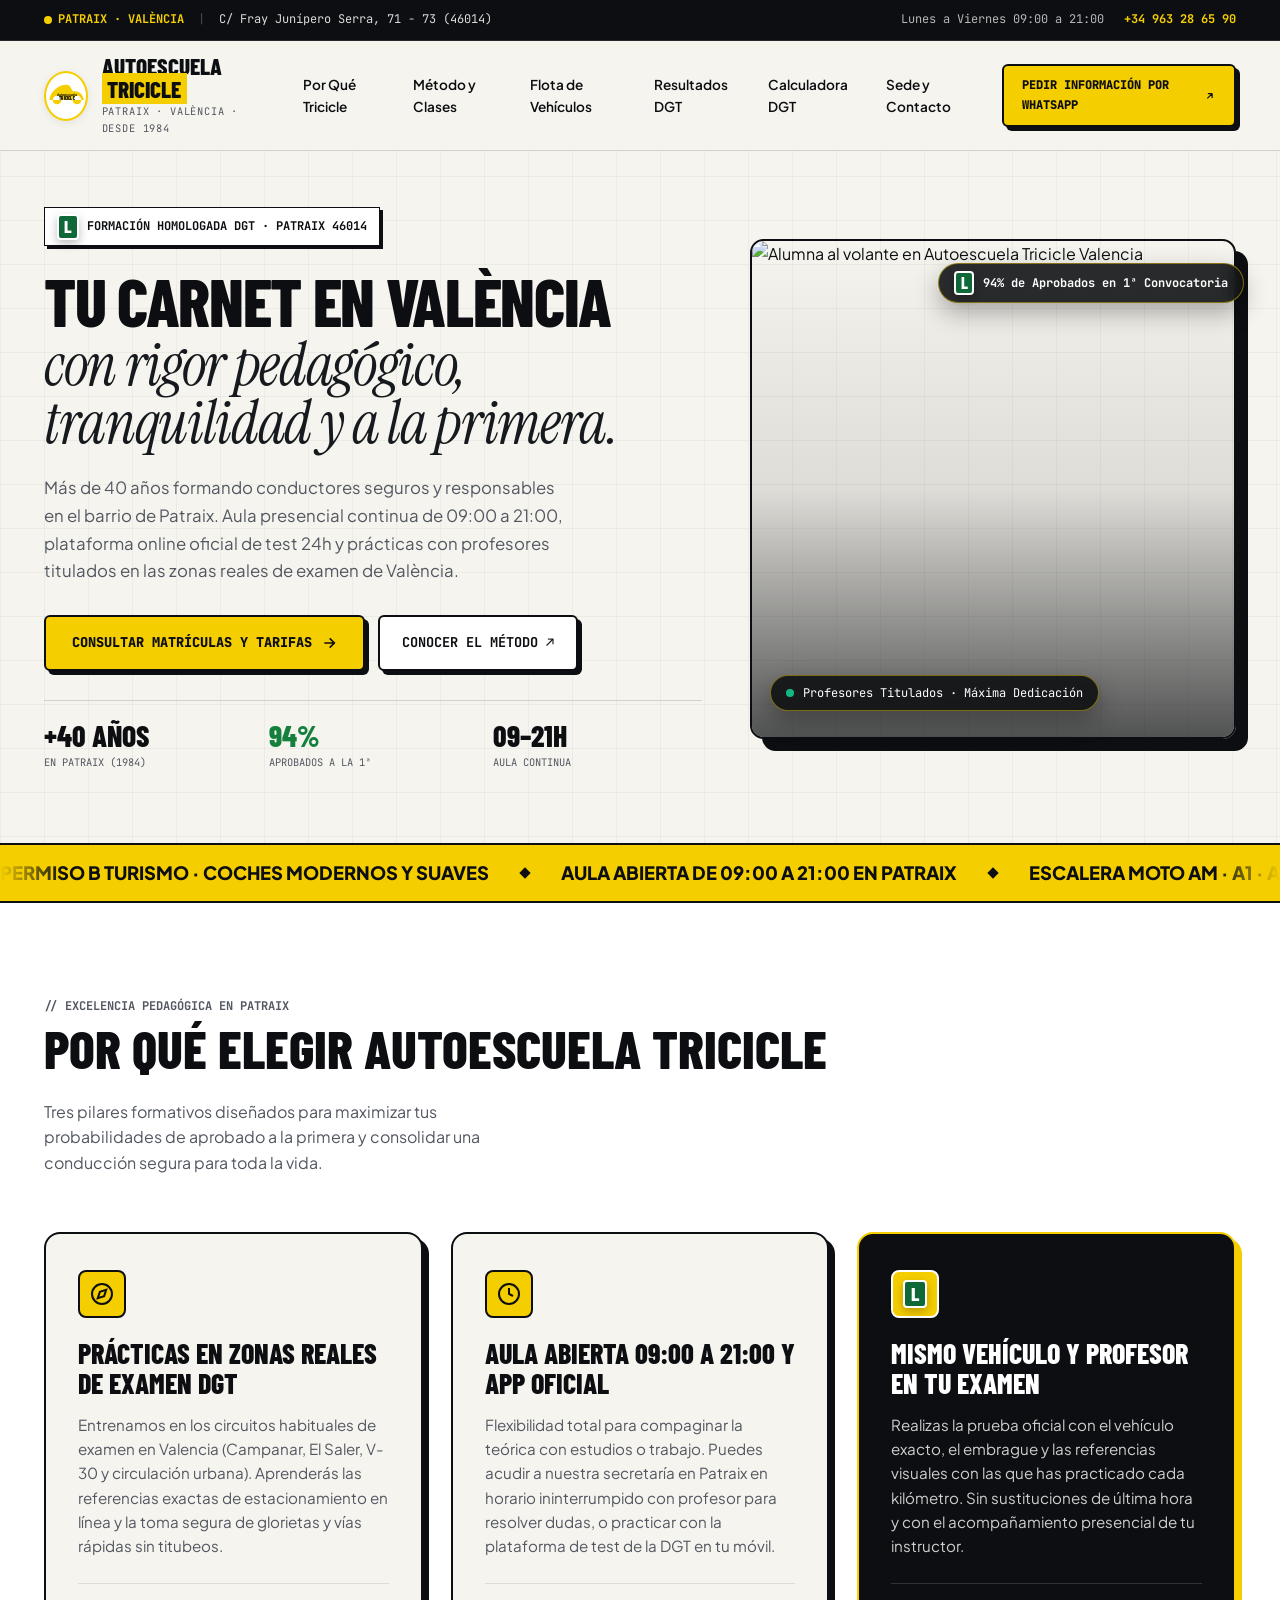
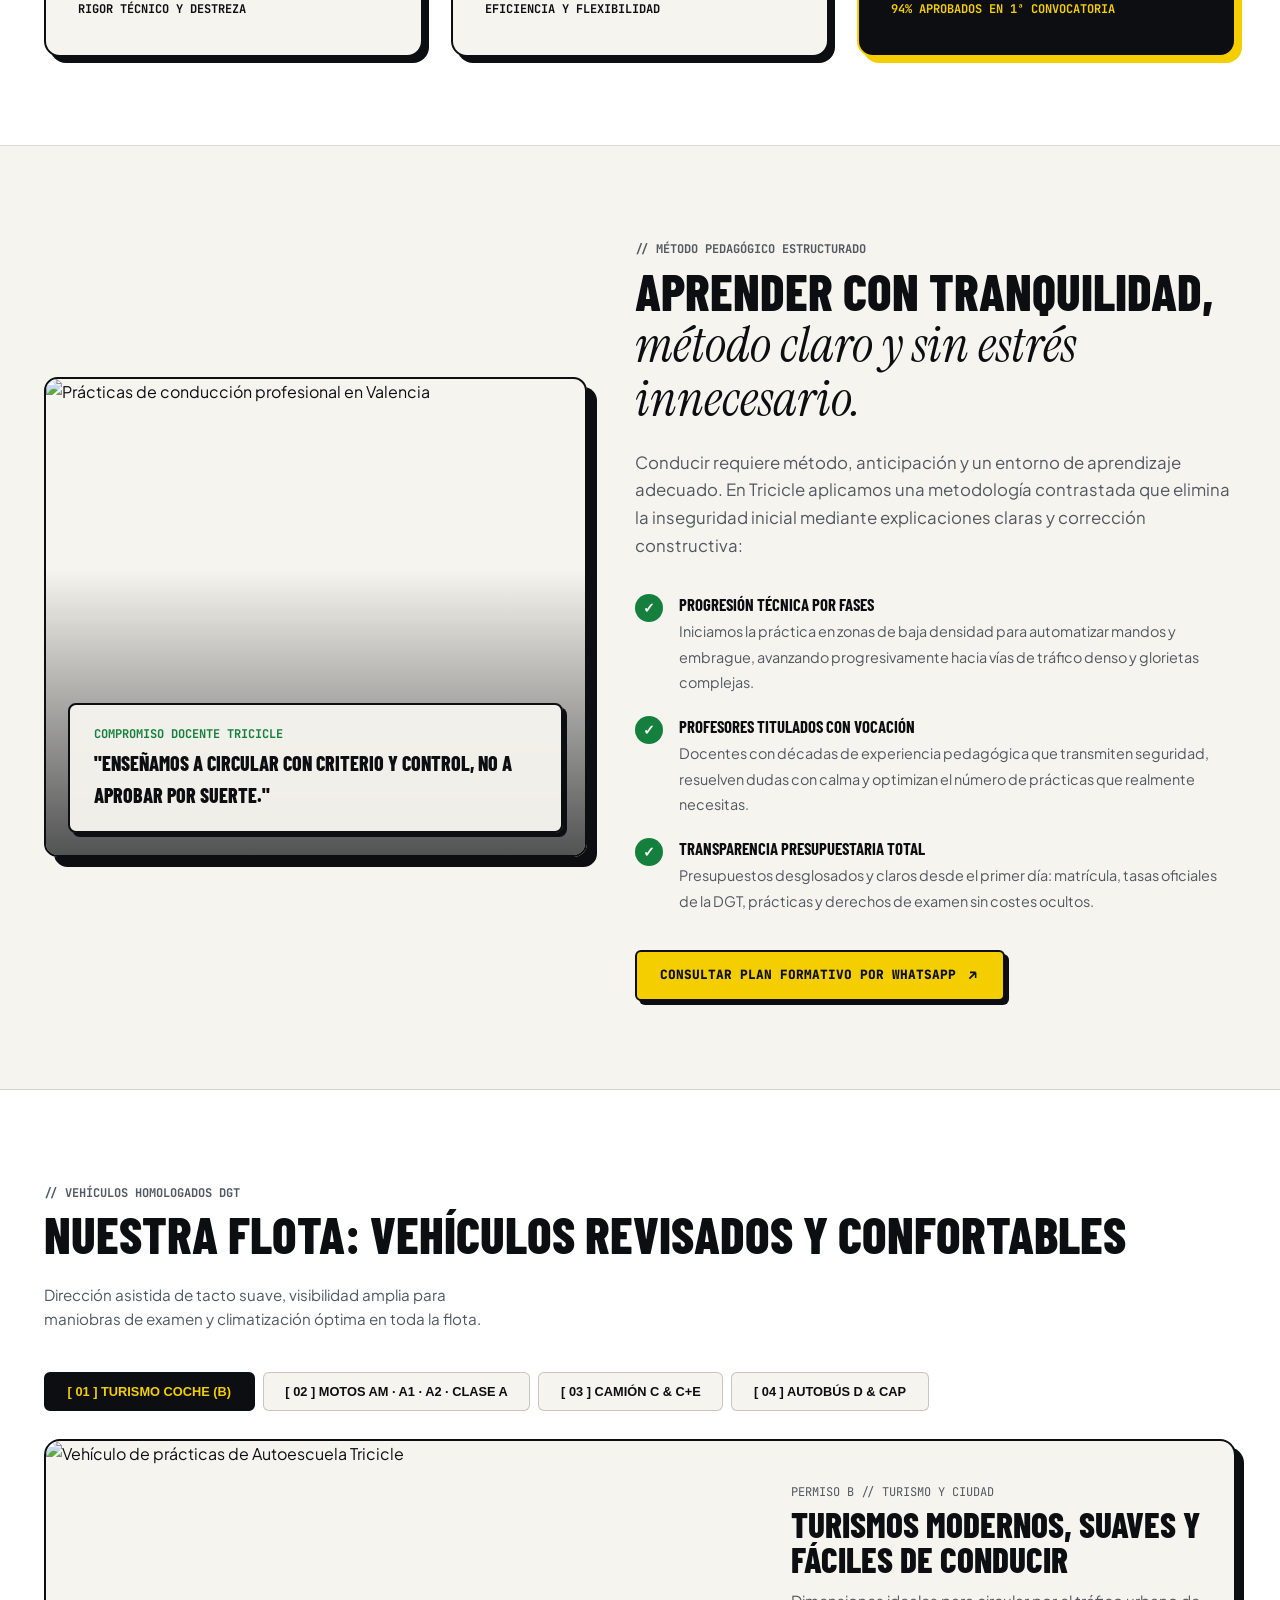
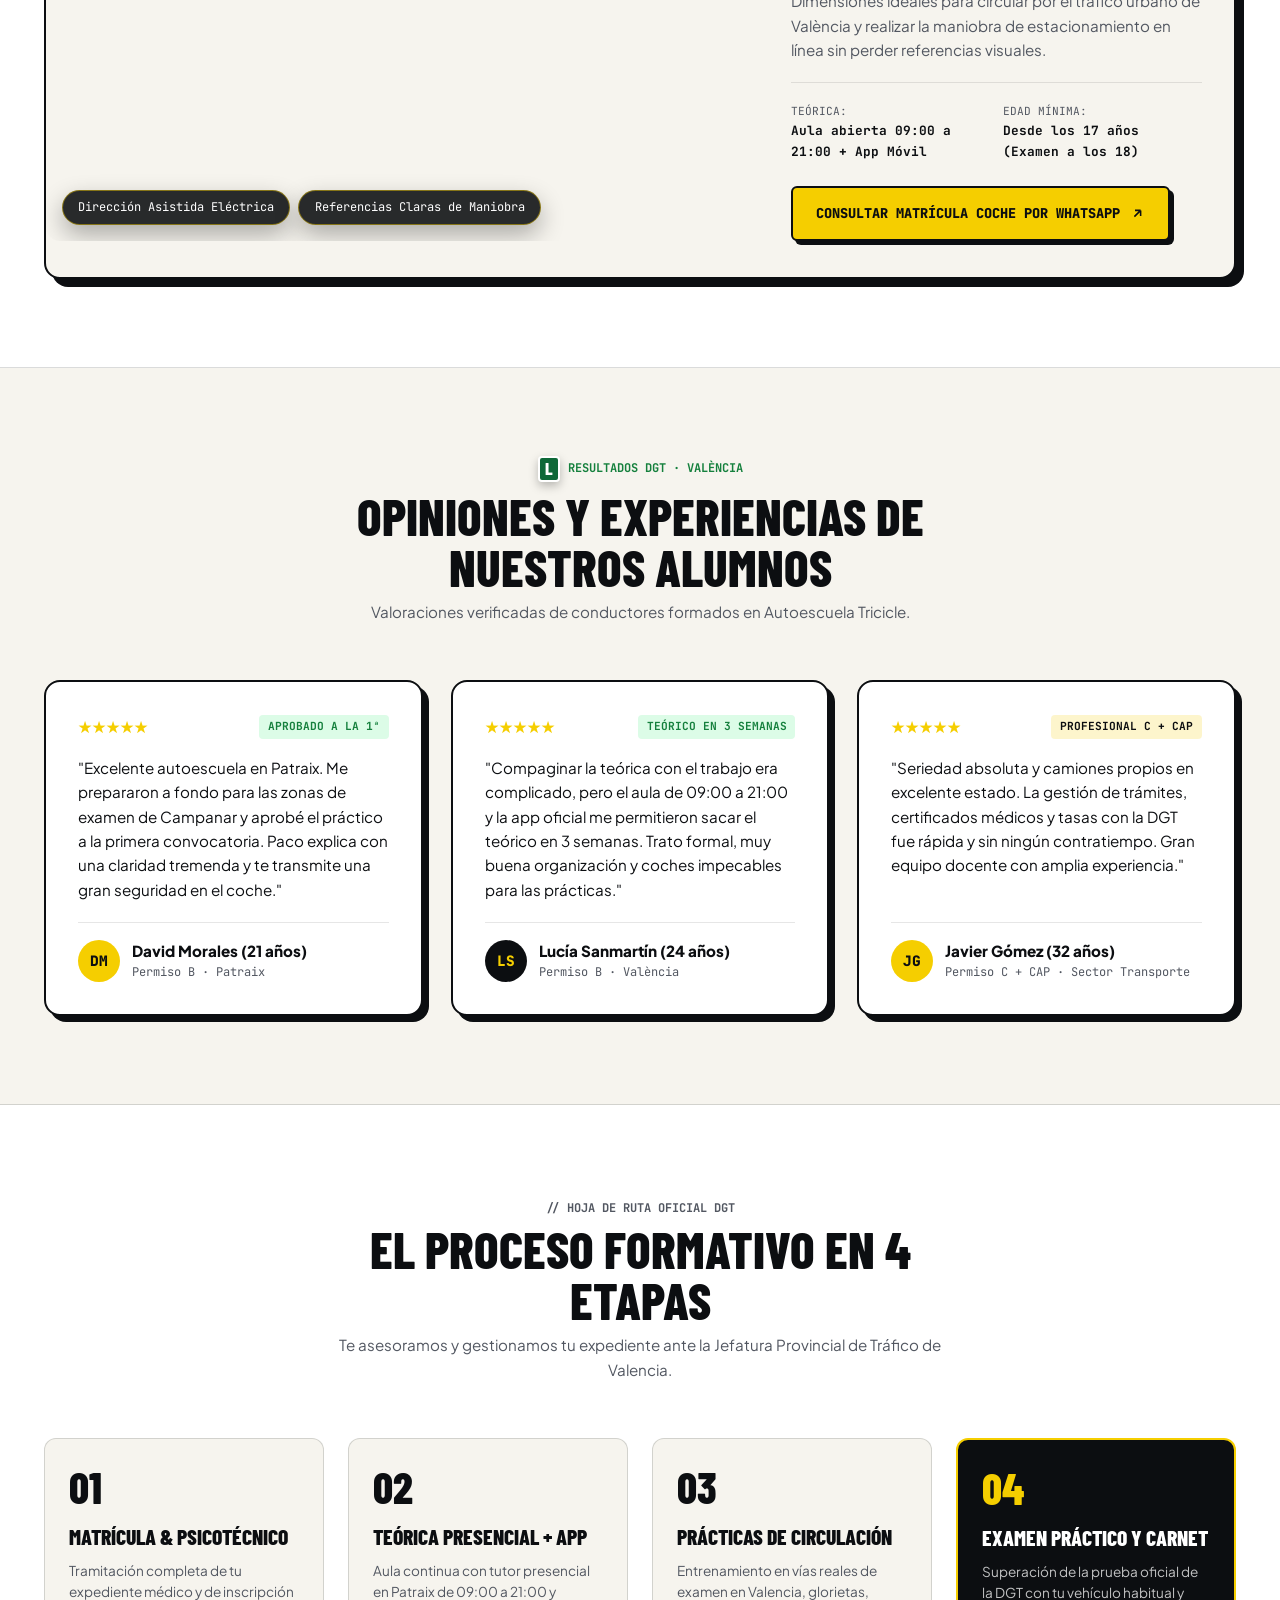
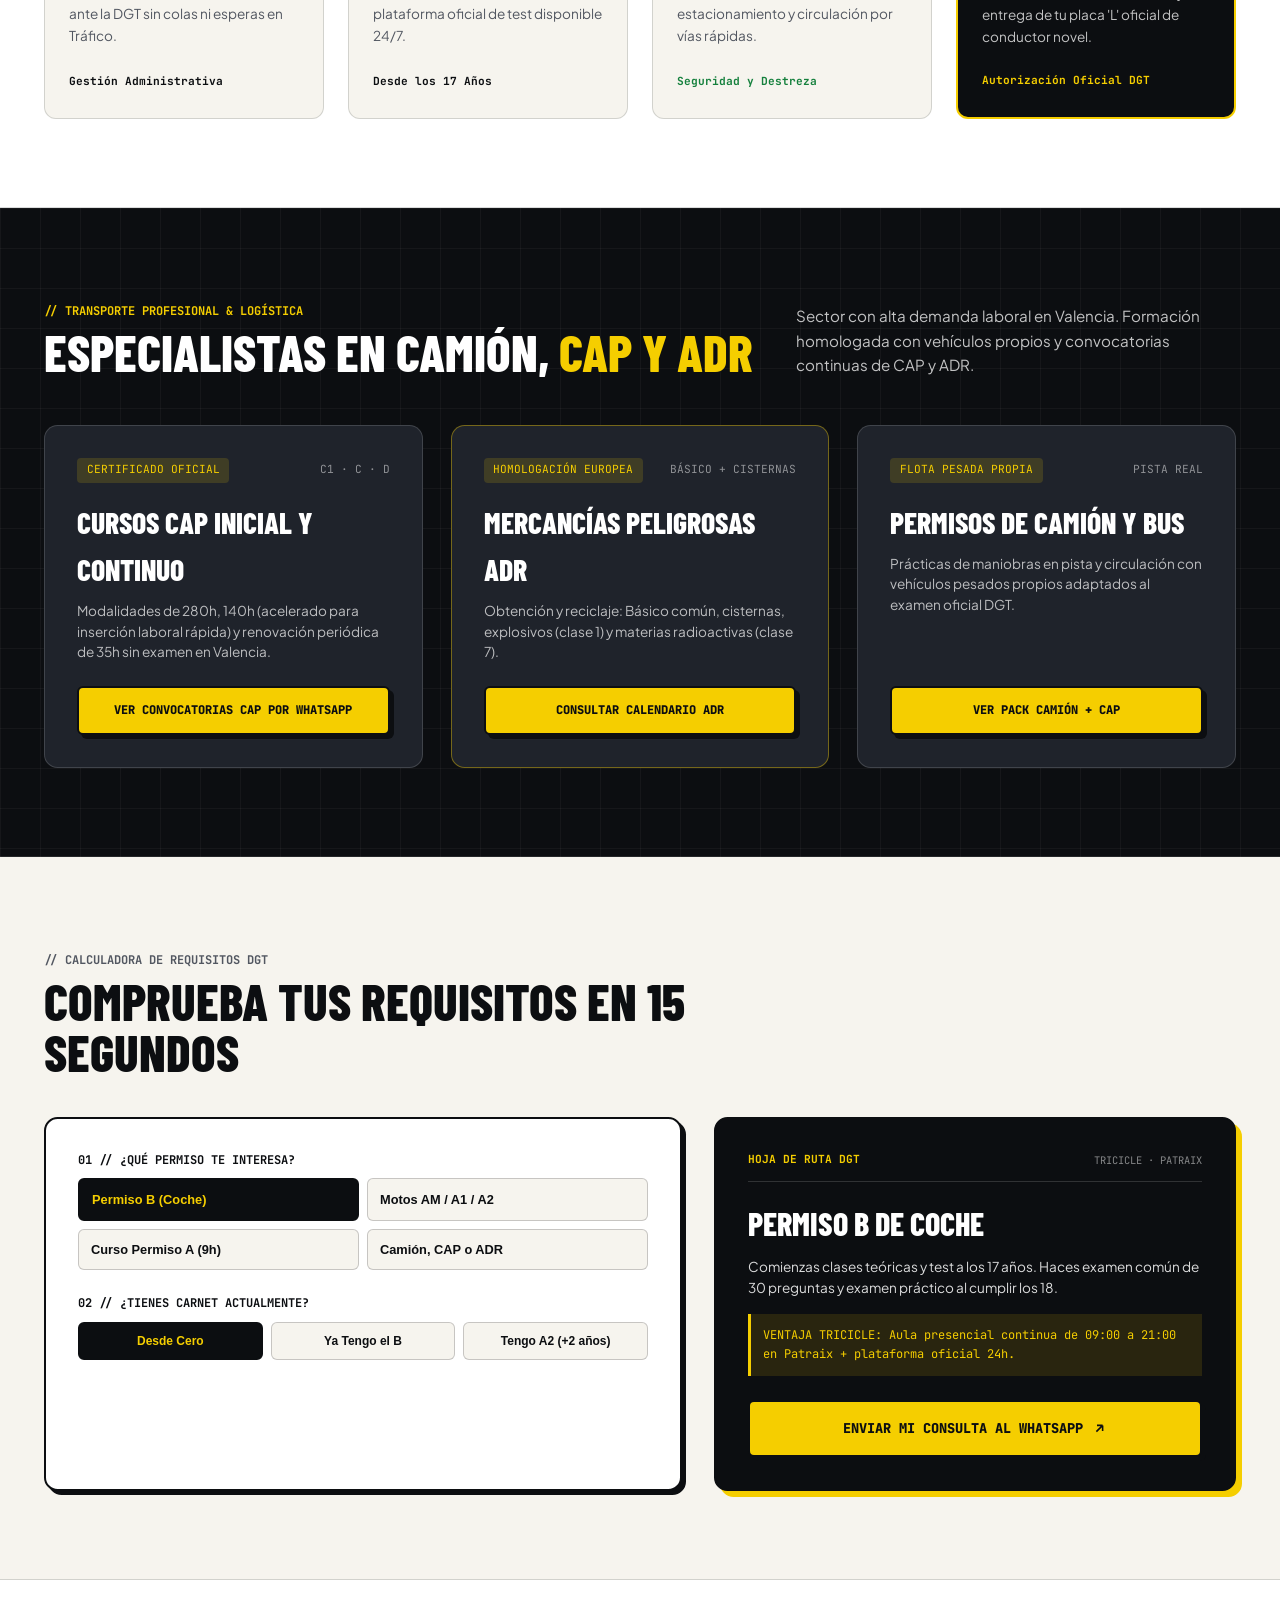
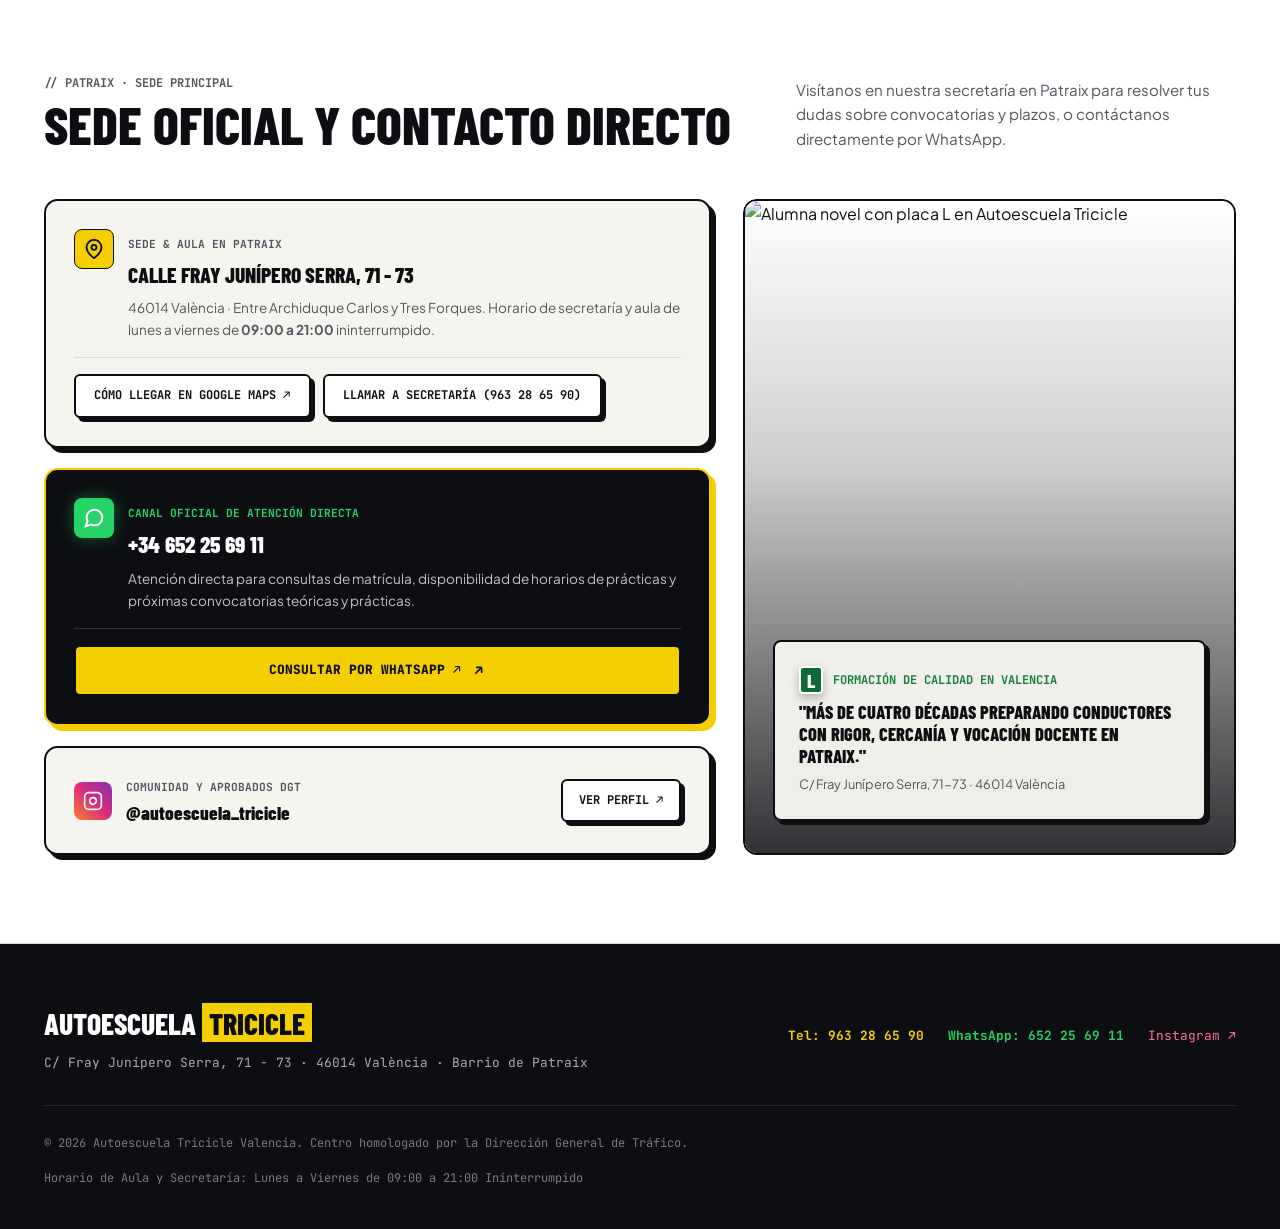
==== commit 85d7264b: "refactor: tom profissional equilibrado, autoridade pedagogica e eliminacao de melodrama" ====
--- a/index.html
+++ b/index.html
@@ -3,16 +3,16 @@
 <head>
   <meta charset="UTF-8" />
   <meta name="viewport" content="width=device-width, initial-scale=1.0" />
-  <title>Autoescuela Tricicle Valencia | Tu Libertad al Volante en Patraix</title>
-  <meta name="description" content="Autoescuela Tricicle en C/ Fray Junípero Serra 71-73, Patraix (València). Aprende a conducir sin miedo, con paciencia y a la primera. Coche, moto, camión y CAP." />
-
-  <!-- Tipografía Editorial de Alto Impacto & Sensibilidad Humana -->
+  <title>Autoescuela Tricicle Valencia | Formación Profesional de Conductores en Patraix</title>
+  <meta name="description" content="Autoescuela Tricicle en C/ Fray Junípero Serra 71-73, Patraix (València). Más de 40 años formando conductores responsables. Coche, moto, camión, CAP y ADR." />
+
+  <!-- Tipografía Editorial de Alto Nivel y Señalización Vial Europea -->
   <link rel="preconnect" href="https://fonts.googleapis.com" />
   <link rel="preconnect" href="https://fonts.gstatic.com" crossorigin />
   <link href="https://fonts.googleapis.com/css2?family=Barlow+Condensed:ital,wght@0,600;0,700;0,800;1,700&family=Instrument+Serif:ital@0;1&family=JetBrains+Mono:wght@400;500;600;700&family=Plus+Jakarta+Sans:wght@400;500;600;700;800&display=swap" rel="stylesheet" />
 
   <style>
-    /* DESIGN TOKENS EDITORIAL & SINALIZAÇÃO MEDITERRÂNEA */
+    /* DESIGN TOKENS EDITORIAL & PROFESIONAL */
     :root {
       --bg-paper: #F6F4EE;
       --bg-paper-dark: #EAE6DB;
@@ -21,7 +21,7 @@
       --asphalt-card: #1F232B;
       --tricicle: #F5CE00;
       --tricicle-hover: #FFD814;
-      --tricicle-glow: rgba(245, 206, 0, 0.25);
+      --tricicle-glow: rgba(245, 206, 0, 0.22);
       --ink-muted: #525761;
       --apto: #15803D;
       --apto-light: #DCFCE7;
@@ -44,7 +44,7 @@
     .font-mono { font-family: 'JetBrains Mono', monospace; }
     .font-sans { font-family: 'Plus Jakarta Sans', sans-serif; }
 
-    /* Grade Arquitetônica Suave */
+    /* Grade Arquitetônica Técnica de Fundo */
     .bg-grid-light {
       background-size: 44px 44px;
       background-image:
@@ -114,7 +114,7 @@
       box-shadow: 6px 6px 0px var(--asphalt);
     }
 
-    /* CARDS EDITORIAL INTERATIVOS COM SPOTLIGHT */
+    /* CARDS INTERATIVOS COM SPOTLIGHT */
     .spotlight-card {
       position: relative;
       overflow: hidden;
@@ -126,7 +126,7 @@
       inset: 0;
       background: radial-gradient(
         500px circle at var(--mouse-x, 50%) var(--mouse-y, 50%),
-        rgba(245, 206, 0, 0.14),
+        rgba(245, 206, 0, 0.12),
         transparent 55%
       );
       opacity: 0;
@@ -136,7 +136,7 @@
     }
     .spotlight-card:hover::before { opacity: 1; }
 
-    /* Zoom em Imagens Emocionais */
+    /* Zoom em Imagens */
     .img-zoom-container {
       overflow: hidden;
       border-radius: 0.85rem;
@@ -226,7 +226,7 @@
 <body class="bg-grid-light">
 
   <!-- ===================================================================== -->
-  <!-- BARRA SUPERIOR: LOCALIZAÇÃO PATRAIX & ATENDIMENTO HUMANO              -->
+  <!-- BARRA SUPERIOR: LOCALIZAÇÃO PATRAIX & ATENDIMENTO                     -->
   <!-- ===================================================================== -->
   <div style="background-color: var(--asphalt); color: var(--bg-paper); border-bottom: 1px solid rgba(255,255,255,0.1); padding: 0.65rem 0; font-size: 0.75rem;" class="font-mono">
     <div class="container-custom" style="display: flex; flex-wrap: wrap; align-items: center; justify-content: space-between; gap: 0.6rem;">
@@ -274,14 +274,14 @@
         </div>
       </a>
 
-      <!-- Menu Editorial -->
+      <!-- Menu de Navegação Profissional -->
       <nav style="display: none; align-items: center; gap: 1.75rem; font-size: 0.85rem; font-weight: 600;" class="nav-desktop">
-        <a href="#libertad" style="color: var(--asphalt); text-decoration: none;">Tu Libertad</a>
-        <a href="#metodo" style="color: var(--asphalt); text-decoration: none;">Sin Miedo</a>
-        <a href="#flota" style="color: var(--asphalt); text-decoration: none;">Flota de Prácticas</a>
-        <a href="#testimonios" style="color: var(--asphalt); text-decoration: none;">Aprobados</a>
-        <a href="#planificador" style="color: var(--asphalt); text-decoration: none;">Plan DGT</a>
-        <a href="#contacto-humano" style="color: var(--asphalt); text-decoration: none;">Ven a Vernos</a>
+        <a href="#pilares" style="color: var(--asphalt); text-decoration: none;">Por Qué Tricicle</a>
+        <a href="#metodo" style="color: var(--asphalt); text-decoration: none;">Método y Clases</a>
+        <a href="#flota" style="color: var(--asphalt); text-decoration: none;">Flota de Vehículos</a>
+        <a href="#testimonios" style="color: var(--asphalt); text-decoration: none;">Resultados DGT</a>
+        <a href="#planificador" style="color: var(--asphalt); text-decoration: none;">Calculadora DGT</a>
+        <a href="#contacto-sede" style="color: var(--asphalt); text-decoration: none;">Sede y Contacto</a>
       </nav>
 
       <!-- CTA WhatsApp Top -->
@@ -289,7 +289,7 @@
         <a href="https://wa.me/34652256911?text=Hola%20Autoescuela%20Tricicle%2C%20quiero%20informaci%C3%B3n%20sobre%20matr%C3%ADculas%20y%20precios%20en%20Valencia."
            target="_blank" rel="noopener noreferrer"
            class="btn-tricicle font-mono" style="font-size: 0.75rem; text-transform: uppercase; padding: 0.65rem 1.15rem;">
-          <span>Hablar por WhatsApp</span>
+          <span>Pedir Información por WhatsApp</span>
           <svg width="14" height="14" viewBox="0 0 24 24" fill="none" stroke="currentColor" stroke-width="2.5"><path d="M7 17L17 7M17 7H8M17 7V16"/></svg>
         </a>
       </div>
@@ -301,80 +301,80 @@
   </style>
 
   <!-- ===================================================================== -->
-  <!-- HERO COM ALTA EMOÇÃO: O SENTIMENTO DE LIBERDADE E VITÓRIA              -->
+  <!-- HERO PROFISSIONAL: AUTORIDADE, RIGOR E TRANQUILIDADE AO VOLANTE      -->
   <!-- ===================================================================== -->
   <section style="padding: 3.5rem 0 4.5rem; position: relative; overflow: hidden;">
     <div class="container-custom">
       <div style="display: grid; grid-template-columns: 1fr; gap: 3rem; align-items: center;" class="hero-grid">
 
-        <!-- Coluna Esquerda: Conexão Emocional Imediata & Desejo de Conquista -->
+        <!-- Coluna Esquerda: Convicção Pedagógica & Proposta de Valor Sólida -->
         <div style="display: flex; flex-direction: column; gap: 1.35rem;" class="reveal-up">
           
           <div style="display: inline-flex; align-items: center; gap: 0.5rem; border: 1px solid var(--asphalt); background: #FFFFFF; box-shadow: 3px 3px 0px var(--asphalt); width: fit-content; padding: 0.35rem 0.75rem;">
             <div class="l-badge" style="width: 22px; height: 26px; font-size: 1.1rem;">L</div>
             <span style="font-size: 0.75rem; font-weight: 700; text-transform: uppercase;" class="font-mono">
-              TU CARNET A LA PRIMERA EN PATRAIX
+              FORMACIÓN HOMOLOGADA DGT · PATRAIX 46014
             </span>
           </div>
 
-          <h1 style="font-size: clamp(2.8rem, 5.5vw, 4.6rem); font-weight: 800; text-transform: uppercase; line-height: 0.95; letter-spacing: -0.02em; color: var(--asphalt);" class="font-display">
-            ESE MOMENTO EN QUE SUBES,
-            <span style="display: block; font-family: 'Instrument Serif', serif; font-style: italic; font-weight: 400; text-transform: none; font-size: clamp(2.5rem, 5vw, 4.2rem); margin-top: 0.25rem; color: #16191E;">
-              pones tu música y eliges el destino tú.
+          <h1 style="font-size: clamp(2.6rem, 5.2vw, 4.4rem); font-weight: 800; text-transform: uppercase; line-height: 0.98; letter-spacing: -0.02em; color: var(--asphalt);" class="font-display">
+            TU CARNET EN VALÈNCIA
+            <span style="display: block; font-family: 'Instrument Serif', serif; font-style: italic; font-weight: 400; text-transform: none; font-size: clamp(2.3rem, 4.6vw, 3.9rem); margin-top: 0.25rem; color: #16191E;">
+              con rigor pedagógico, tranquilidad y a la primera.
             </span>
           </h1>
 
-          <p style="font-size: 1.05rem; color: var(--ink-muted); max-width: 520px; line-height: 1.65;">
-            Tener el carnet no es solo aprobar un examen de Tráfico: es <strong>no volver a pedirle a nadie que te lleve</strong>, es esa escapada de verano a la playa y esa sensación única de ser dueño de tu tiempo. En Tricicle te enseñamos sin prisas, con paciencia infinita y con profesores que de verdad te cuidan.
+          <p style="font-size: 1.05rem; color: var(--ink-muted); max-width: 530px; line-height: 1.65;">
+            Más de 40 años formando conductores seguros y responsables en el barrio de Patraix. Aula presencial continua de 09:00 a 21:00, plataforma online oficial de test 24h y prácticas con profesores titulados en las zonas reales de examen de València.
           </p>
 
           <div style="display: flex; flex-wrap: wrap; gap: 0.85rem; padding-top: 0.5rem;">
-            <a href="https://wa.me/34652256911?text=Hola%20Autoescuela%20Tricicle%2C%20quiero%20empezar%20mi%20carnet%20y%20conocer%20vuestras%20ofertas."
+            <a href="https://wa.me/34652256911?text=Hola%20Autoescuela%20Tricicle%2C%20quiero%20consultar%20precios%20de%20matr%C3%ADcula%20y%20pr%C3%A1cticas."
                target="_blank" rel="noopener noreferrer"
                class="btn-tricicle font-mono" style="padding: 0.95rem 1.6rem; font-size: 0.85rem; text-transform: uppercase;">
-              <span>Quiero Mi Carnet // Hablar por WhatsApp</span>
+              <span>Consultar Matrículas y Tarifas</span>
               <svg width="16" height="16" viewBox="0 0 24 24" fill="none" stroke="currentColor" stroke-width="2.5"><path d="M5 12h14M13 5l7 7-7 7"/></svg>
             </a>
-            <a href="#libertad" class="btn-outline-dark font-mono" style="padding: 0.95rem 1.35rem; font-size: 0.85rem; text-transform: uppercase;">
-              <span>Ver Cómo Aprendes ↗</span>
+            <a href="#pilares" class="btn-outline-dark font-mono" style="padding: 0.95rem 1.35rem; font-size: 0.85rem; text-transform: uppercase;">
+              <span>Conocer el Método ↗</span>
             </a>
           </div>
 
-          <!-- Trinca Emocional de Confiança -->
+          <!-- Métricas de Confiança Institucional -->
           <div style="display: grid; grid-template-columns: repeat(3, 1fr); gap: 1rem; border-top: 1px solid rgba(12,14,17,0.15); padding-top: 1.25rem; margin-top: 0.5rem;" class="font-mono">
             <div>
-              <div style="font-size: 1.85rem; font-weight: 800; line-height: 1;" class="font-display">0 GRITOS</div>
-              <div style="font-size: 0.65rem; color: var(--ink-muted); text-transform: uppercase; margin-top: 0.2rem;">Paciencia Total</div>
+              <div style="font-size: 1.85rem; font-weight: 800; line-height: 1;" class="font-display">+40 AÑOS</div>
+              <div style="font-size: 0.65rem; color: var(--ink-muted); text-transform: uppercase; margin-top: 0.2rem;">En Patraix (1984)</div>
             </div>
             <div>
               <div style="font-size: 1.85rem; font-weight: 800; line-height: 1; color: var(--apto);" class="font-display">94%</div>
               <div style="font-size: 0.65rem; color: var(--ink-muted); text-transform: uppercase; margin-top: 0.2rem;">Aprobados a la 1ª</div>
             </div>
             <div>
-              <div style="font-size: 1.85rem; font-weight: 800; line-height: 1;" class="font-display">+40 AÑOS</div>
-              <div style="font-size: 0.65rem; color: var(--ink-muted); text-transform: uppercase; margin-top: 0.2rem;">Familias Patraix</div>
-            </div>
-          </div>
-        </div>
-
-        <!-- Coluna Direita: Foto com Emoção Genuína + Luz Dourada de València -->
+              <div style="font-size: 1.85rem; font-weight: 800; line-height: 1;" class="font-display">09–21H</div>
+              <div style="font-size: 0.65rem; color: var(--ink-muted); text-transform: uppercase; margin-top: 0.2rem;">Aula Continua</div>
+            </div>
+          </div>
+        </div>
+
+        <!-- Coluna Direita: Imagem Editorial com Badges Institucionais -->
         <div style="position: relative;" class="reveal-up">
           <div class="img-zoom-container" style="height: 500px; box-shadow: 12px 12px 0px var(--asphalt); border: 2px solid var(--asphalt);">
             <img src="https://images.unsplash.com/photo-1541899481282-d53bffe3c35d?w=1200&auto=format&fit=crop&q=80"
-                 alt="Alumna feliz y segura al volante en Autoescuela Tricicle Valencia" />
-            <div style="position: absolute; inset: 0; background: linear-gradient(to top, rgba(12,14,17,0.75) 0%, rgba(12,14,17,0.1) 50%, transparent 100%);"></div>
-          </div>
-
-          <!-- Badge Flutuante 1 (Topo Direito): A Certeza da "L" -->
+                 alt="Alumna al volante en Autoescuela Tricicle Valencia" />
+            <div style="position: absolute; inset: 0; background: linear-gradient(to top, rgba(12,14,17,0.7) 0%, rgba(12,14,17,0.1) 50%, transparent 100%);"></div>
+          </div>
+
+          <!-- Badge Flutuante 1 (Topo Direito) -->
           <div class="floating-pill" style="position: absolute; top: 1.5rem; right: -0.5rem; animation: floatAnim 4s ease-in-out infinite;">
             <div class="l-badge" style="width: 20px; height: 24px; font-size: 1rem;">L</div>
-            <span class="font-mono" style="font-weight: 700;">Tu "L" te espera en la guantera</span>
-          </div>
-
-          <!-- Badge Flutuante 2 (Base Esquerda): Empatia Pedagógica -->
+            <span class="font-mono" style="font-weight: 700;">94% de Aprobados en 1ª Convocatoria</span>
+          </div>
+
+          <!-- Badge Flutuante 2 (Base Esquerda) -->
           <div class="floating-pill" style="position: absolute; bottom: 1.75rem; left: 1.25rem;">
             <span style="width: 8px; height: 8px; border-radius: 50%; background-color: #10B981; display: inline-block;"></span>
-            <span class="font-mono">Profesores cercanos que transmiten calma</span>
+            <span class="font-mono">Profesores Titulados · Máxima Dedicación</span>
           </div>
         </div>
 
@@ -391,38 +391,38 @@
   </style>
 
   <!-- ===================================================================== -->
-  <!-- FAIXA MARQUEE: VIBRAÇÃO & SEGURANÇA EM MOVIMENTO                      -->
+  <!-- FAIXA MARQUEE TÉCNICA EM MOVIMENTO                                    -->
   <!-- ===================================================================== -->
   <div style="background-color: var(--tricicle); border-top: 2px solid var(--asphalt); border-bottom: 2px solid var(--asphalt); padding: 0.85rem 0; overflow: hidden; user-select: none;">
     <div class="marquee-mask">
       <div class="marquee-track" style="align-items: center; gap: 2rem; font-size: 1.15rem; font-weight: 800; text-transform: uppercase; color: var(--asphalt);" class="font-display">
         <div style="display: flex; align-items: center; gap: 2rem; padding-right: 2rem;">
-          <span>LIBERTAD AL VOLANTE</span>
+          <span>PERMISO B TURISMO · COCHES MODERNOS Y SUAVES</span>
           <span style="width: 8px; height: 8px; background-color: var(--asphalt); transform: rotate(45deg);"></span>
-          <span>SIN MIEDO A LAS ROTONDAS</span>
+          <span>AULA ABIERTA DE 09:00 A 21:00 EN PATRAIX</span>
           <span style="width: 8px; height: 8px; background-color: var(--asphalt); transform: rotate(45deg);"></span>
-          <span>PACIENCIA DESDE EL PRIMER DÍA</span>
+          <span>ESCALERA MOTO AM · A1 · A2 · CLASE A (9H)</span>
           <span style="width: 8px; height: 8px; background-color: var(--asphalt); transform: rotate(45deg);"></span>
-          <span>EL MISMO COCHE EL DÍA DEL EXAMEN</span>
+          <span>EL MISMO COCHE EL DÍA DEL EXAMEN PRÁCTICO</span>
           <span style="width: 8px; height: 8px; background-color: var(--asphalt); transform: rotate(45deg);"></span>
-          <span>AULA ABIERTA 09:00 A 21:00 EN PATRAIX</span>
+          <span>CAMIÓN C, C+E Y AUTOBÚS CON VEHÍCULOS PROPIOS</span>
           <span style="width: 8px; height: 8px; background-color: var(--asphalt); transform: rotate(45deg);"></span>
-          <span>MOTO, CAMIÓN, CAP Y ADR CON VEHÍCULOS PROPIOS</span>
+          <span>CENTRO HOMOLOGADO CAP MERCANCÍAS Y ADR</span>
           <span style="width: 8px; height: 8px; background-color: var(--asphalt); transform: rotate(45deg);"></span>
         </div>
         <!-- Duplicata para loop infinito -->
         <div style="display: flex; align-items: center; gap: 2rem; padding-right: 2rem;" aria-hidden="true">
-          <span>LIBERTAD AL VOLANTE</span>
+          <span>PERMISO B TURISMO · COCHES MODERNOS Y SUAVES</span>
           <span style="width: 8px; height: 8px; background-color: var(--asphalt); transform: rotate(45deg);"></span>
-          <span>SIN MIEDO A LAS ROTONDAS</span>
+          <span>AULA ABIERTA DE 09:00 A 21:00 EN PATRAIX</span>
           <span style="width: 8px; height: 8px; background-color: var(--asphalt); transform: rotate(45deg);"></span>
-          <span>PACIENCIA DESDE EL PRIMER DÍA</span>
+          <span>ESCALERA MOTO AM · A1 · A2 · CLASE A (9H)</span>
           <span style="width: 8px; height: 8px; background-color: var(--asphalt); transform: rotate(45deg);"></span>
-          <span>EL MISMO COCHE EL DÍA DEL EXAMEN</span>
+          <span>EL MISMO COCHE EL DÍA DEL EXAMEN PRÁCTICO</span>
           <span style="width: 8px; height: 8px; background-color: var(--asphalt); transform: rotate(45deg);"></span>
-          <span>AULA ABIERTA 09:00 A 21:00 EN PATRAIX</span>
+          <span>CAMIÓN C, C+E Y AUTOBÚS CON VEHÍCULOS PROPIOS</span>
           <span style="width: 8px; height: 8px; background-color: var(--asphalt); transform: rotate(45deg);"></span>
-          <span>MOTO, CAMIÓN, CAP Y ADR CON VEHÍCULOS PROPIOS</span>
+          <span>CENTRO HOMOLOGADO CAP MERCANCÍAS Y ADR</span>
           <span style="width: 8px; height: 8px; background-color: var(--asphalt); transform: rotate(45deg);"></span>
         </div>
       </div>
@@ -430,77 +430,77 @@
   </div>
 
   <!-- ===================================================================== -->
-  <!-- NOVA DOBRA: "LO QUE DE VERDAD SIGNIFICA TENER TU CARNET" (SENTIMENTO) -->
-  <!-- ===================================================================== -->
-  <section id="libertad" style="padding: 5.5rem 0; border-bottom: 1px solid rgba(12,14,17,0.15); background-color: #FFFFFF;">
+  <!-- SEÇÃO PILARES PROFISSIONAIS (SUBSTITUI OS CARTOES EXAGERADOS)          -->
+  <!-- ===================================================================== -->
+  <section id="pilares" style="padding: 5.5rem 0; border-bottom: 1px solid rgba(12,14,17,0.15); background-color: #FFFFFF;">
     <div class="container-custom">
       <div style="display: flex; flex-wrap: wrap; align-items: flex-end; justify-content: space-between; gap: 1.5rem; margin-bottom: 3.5rem;" class="reveal-up">
         <div>
           <span style="font-size: 0.75rem; font-weight: 700; text-transform: uppercase; color: var(--ink-muted);" class="font-mono">
-            // EL VALOR DE TU INDEPENDENCIA
+            // EXCELENCIA PEDAGÓGICA EN PATRAIX
           </span>
           <h2 style="font-size: clamp(2.3rem, 4.2vw, 3.8rem); font-weight: 800; text-transform: uppercase; line-height: 1; margin-top: 0.25rem;" class="font-display">
-            MÁS QUE UN EXAMEN: <span style="font-family: 'Instrument Serif', serif; font-style: italic; font-weight: 400; text-transform: none;">tu vida cambia cuando tienes las llaves.</span>
+            POR QUÉ ELEGIR AUTOESCUELA TRICICLE
           </h2>
         </div>
-        <p style="font-size: 1rem; color: var(--ink-muted); max-width: 460px;">
-          Conducir no es memorizar señales: es la tranquilidad de no deberle favores a nadie y poder decir "yo os llevo".
+        <p style="font-size: 1rem; color: var(--ink-muted); max-width: 480px;">
+          Tres pilares formativos diseñados para maximizar tus probabilidades de aprobado a la primera y consolidar una conducción segura para toda la vida.
         </p>
       </div>
 
       <div style="display: grid; grid-template-columns: repeat(auto-fit, minmax(320px, 1fr)); gap: 1.75rem;">
         
-        <!-- Sentimento 1: Liberdade Real -->
+        <!-- Pilar 1: Rutas de Exame Reais -->
         <div class="spotlight-card reveal-up" style="background-color: var(--bg-paper); border: 2px solid var(--asphalt); border-radius: 1rem; padding: 2.25rem 2rem; box-shadow: 6px 6px 0px var(--asphalt); display: flex; flex-direction: column; justify-content: space-between; gap: 1.5rem;">
           <div>
             <div style="width: 48px; height: 48px; border-radius: 8px; background: var(--tricicle); border: 2px solid var(--asphalt); display: flex; align-items: center; justify-content: center; margin-bottom: 1.25rem;">
-              <svg width="24" height="24" viewBox="0 0 24 24" fill="none" stroke="currentColor" stroke-width="2"><path d="M5 12h14M12 5l7 7-7 7"/></svg>
+              <svg width="24" height="24" viewBox="0 0 24 24" fill="none" stroke="currentColor" stroke-width="2"><circle cx="12" cy="12" r="10"/><polygon points="16.24 7.76 14.12 14.12 7.76 16.24 9.88 9.88 16.24 7.76"/></svg>
             </div>
             <h3 style="font-size: 1.75rem; font-weight: 800; text-transform: uppercase; line-height: 1.1;" class="font-display">
-              Cero favores, cero esperas a las 3:00 am
+              Prácticas en Zonas Reales de Examen DGT
             </h3>
             <p style="font-size: 0.95rem; color: var(--ink-muted); margin-top: 0.85rem; line-height: 1.6;">
-              Se acabaron los mensajes pidiendo que te vayan a recoger o depender de si hay metro nocturno. Te subes a tu coche, pones tu calefacción o aire, y vuelves a casa seguro cuando tú decides.
+              Entrenamos en los circuitos habituales de examen en Valencia (Campanar, El Saler, V-30 y circulación urbana). Aprenderás las referencias exactas de estacionamiento en línea y la toma segura de glorietas y vías rápidas sin titubeos.
             </p>
           </div>
           <div style="font-size: 0.75rem; font-weight: 700; color: var(--asphalt); border-top: 1px solid rgba(12,14,17,0.1); padding-top: 1rem;" class="font-mono">
-            TU TIEMPO ES TUYO
-          </div>
-        </div>
-
-        <!-- Sentimento 2: Planos & Viagens -->
+            RIGOR TÉCNICO Y DESTREZA
+          </div>
+        </div>
+
+        <!-- Pilar 2: Teórica Presencial Contínua -->
         <div class="spotlight-card reveal-up" style="background-color: var(--bg-paper); border: 2px solid var(--asphalt); border-radius: 1rem; padding: 2.25rem 2rem; box-shadow: 6px 6px 0px var(--asphalt); display: flex; flex-direction: column; justify-content: space-between; gap: 1.5rem;">
           <div>
             <div style="width: 48px; height: 48px; border-radius: 8px; background: var(--tricicle); border: 2px solid var(--asphalt); display: flex; align-items: center; justify-content: center; margin-bottom: 1.25rem;">
-              <svg width="24" height="24" viewBox="0 0 24 24" fill="none" stroke="currentColor" stroke-width="2"><path d="M12 2v20M17 5H9.5a3.5 3.5 0 0 0 0 7h5a3.5 3.5 0 0 1 0 7H6"/></svg>
+              <svg width="24" height="24" viewBox="0 0 24 24" fill="none" stroke="currentColor" stroke-width="2"><circle cx="12" cy="12" r="10"/><polyline points="12 6 12 12 16 14"/></svg>
             </div>
             <h3 style="font-size: 1.75rem; font-weight: 800; text-transform: uppercase; line-height: 1.1;" class="font-display">
-              Playa de El Saler, música alta y escapadas
+              Aula Abierta 09:00 a 21:00 y App Oficial
             </h3>
             <p style="font-size: 0.95rem; color: var(--ink-muted); margin-top: 0.85rem; line-height: 1.6;">
-              Un viernes por la tarde improvisar con amigos, meter las toallas en el maletero y salir de València a ver el atardecer en la Albufera. Esos recuerdos no se viven en autobús.
+              Flexibilidad total para compaginar la teórica con estudios o trabajo. Puedes acudir a nuestra secretaría en Patraix en horario ininterrumpido con profesor para resolver dudas, o practicar con la plataforma de test de la DGT en tu móvil.
             </p>
           </div>
           <div style="font-size: 0.75rem; font-weight: 700; color: var(--asphalt); border-top: 1px solid rgba(12,14,17,0.1); padding-top: 1rem;" class="font-mono">
-            VIVIR SIN LÍMITES
-          </div>
-        </div>
-
-        <!-- Sentimento 3: O Orgulho da Conquista -->
+            EFICIENCIA Y FLEXIBILIDAD
+          </div>
+        </div>
+
+        <!-- Pilar 3: O Mesmo Carro no Exame -->
         <div class="spotlight-card reveal-up" style="background-color: var(--asphalt); color: #FFFFFF; border: 2px solid var(--tricicle); border-radius: 1rem; padding: 2.25rem 2rem; box-shadow: 6px 6px 0px var(--tricicle); display: flex; flex-direction: column; justify-content: space-between; gap: 1.5rem;">
           <div>
             <div style="width: 48px; height: 48px; border-radius: 8px; background: var(--tricicle); border: 2px solid #FFFFFF; display: flex; align-items: center; justify-content: center; margin-bottom: 1.25rem;">
               <div class="l-badge" style="width: 24px; height: 28px; font-size: 1.2rem;">L</div>
             </div>
             <h3 style="font-size: 1.75rem; font-weight: 800; text-transform: uppercase; line-height: 1.1; color: #FFFFFF;" class="font-display">
-              Pegar la "L" verde y ver el orgullo en tu casa
+              Mismo Vehículo y Profesor en Tu Examen
             </h3>
             <p style="font-size: 0.95rem; color: rgba(255,255,255,0.8); margin-top: 0.85rem; line-height: 1.6;">
-              El momento en que el examinador firma el 'Apto', respiras hondo y sabes que lo conseguiste. Ver a tus padres tranquilos sabiendo que aprendiste a conducir bien de verdad.
+              Realizas la prueba oficial con el vehículo exacto, el embrague y las referencias visuales con las que has practicado cada kilómetro. Sin sustituciones de última hora y con el acompañamiento presencial de tu instructor.
             </p>
           </div>
           <div style="font-size: 0.75rem; font-weight: 700; color: var(--tricicle); border-top: 1px solid rgba(255,255,255,0.15); padding-top: 1rem;" class="font-mono">
-            ORGULLO Y SEGURIDAD
+            94% APROBADOS EN 1ª CONVOCATORIA
           </div>
         </div>
 
@@ -509,38 +509,38 @@
   </section>
 
   <!-- ===================================================================== -->
-  <!-- SEÇÃO DE EMPATIA CONTRA O MEDO: "RESPIRA, AQUÍ NO SE PASA MAL"        -->
+  <!-- SEÇÃO PEDAGÓGICA: RIGOR, TRANQUILIDADE E ESTRUTURA                     -->
   <!-- ===================================================================== -->
   <section id="metodo" style="padding: 5.5rem 0; border-bottom: 1px solid rgba(12,14,17,0.15); background-color: var(--bg-paper);">
     <div class="container-custom">
       <div style="display: grid; grid-template-columns: 1fr; gap: 3rem; align-items: center;" class="fear-grid">
         
-        <!-- Foto Quente & Humana: Instrutor & Aluno em Harmonia -->
+        <!-- Foto de Prática Profissional -->
         <div style="position: relative;" class="reveal-up">
           <div class="img-zoom-container" style="height: 480px; box-shadow: 10px 10px 0px var(--asphalt); border: 2px solid var(--asphalt);">
             <img src="https://images.unsplash.com/photo-1449965408869-eaa3f722e40d?w=1200&auto=format&fit=crop&q=80"
-                 alt="Conducción tranquila y segura en Valencia" />
+                 alt="Prácticas de conducción profesional en Valencia" />
             <div style="position: absolute; inset: 0; background: linear-gradient(to top, rgba(12,14,17,0.7) 0%, transparent 60%);"></div>
           </div>
           <div style="position: absolute; bottom: 1.5rem; left: 1.5rem; right: 1.5rem; background: rgba(246,244,238,0.96); padding: 1.25rem 1.5rem; border: 2px solid var(--asphalt); border-radius: 8px; box-shadow: 4px 4px 0px var(--asphalt);">
-            <div style="font-size: 0.75rem; font-weight: 700; text-transform: uppercase; color: var(--apto);" class="font-mono">COMPROMISO TRICICLE</div>
-            <div style="font-size: 1.25rem; font-weight: 800; text-transform: uppercase; margin-top: 0.2rem;" class="font-display">"Si se te cala el coche, frenamos, sonreímos y volvemos a arrancar."</div>
-          </div>
-        </div>
-
-        <!-- Conteúdo: Derrubando as Maiores Ansiedades do Aluno -->
+            <div style="font-size: 0.75rem; font-weight: 700; text-transform: uppercase; color: var(--apto);" class="font-mono">COMPROMISO DOCENTE TRICICLE</div>
+            <div style="font-size: 1.25rem; font-weight: 800; text-transform: uppercase; margin-top: 0.2rem;" class="font-display">"Enseñamos a circular con criterio y control, no a aprobar por suerte."</div>
+          </div>
+        </div>
+
+        <!-- Conteúdo Pedagógico Estruturado -->
         <div style="display: flex; flex-direction: column; gap: 1.5rem;" class="reveal-up">
           <div>
             <span style="font-size: 0.75rem; font-weight: 700; text-transform: uppercase; color: var(--ink-muted);" class="font-mono">
-              // ADIÓS A LA ANSIEDAD AL VOLANTE
+              // MÉTODO PEDAGÓGICO ESTRUCTURADO
             </span>
             <h2 style="font-size: clamp(2.3rem, 4vw, 3.6rem); font-weight: 800; text-transform: uppercase; line-height: 1; margin-top: 0.35rem;" class="font-display">
-              RESPIRA HONDO: <span style="font-family: 'Instrument Serif', serif; font-style: italic; font-weight: 400; text-transform: none;">aquí nadie nace sabiendo conducir.</span>
+              APRENDER CON TRANQUILIDAD, <span style="font-family: 'Instrument Serif', serif; font-style: italic; font-weight: 400; text-transform: none;">método claro y sin estrés innecesario.</span>
             </h2>
           </div>
 
           <p style="font-size: 1.05rem; color: var(--ink-muted); line-height: 1.65;">
-            Sabemos los nervios que da la primera práctica. Las manos que sudan, el miedo a que se te apague el motor en una rotonda con coches pitando detrás, o el temor a encontrarte con un profesor con malas pulgas. En Tricicle llevamos más de 40 años enseñando con vocación:
+            Conducir requiere método, anticipación y un entorno de aprendizaje adecuado. En Tricicle aplicamos una metodología contrastada que elimina la inseguridad inicial mediante explicaciones claras y corrección constructiva:
           </p>
 
           <div style="display: flex; flex-direction: column; gap: 1.15rem; margin-top: 0.5rem;">
@@ -548,34 +548,34 @@
             <div style="display: flex; gap: 1rem; align-items: flex-start;">
               <div style="width: 28px; height: 28px; border-radius: 50%; background: var(--apto); color: #FFFFFF; display: flex; align-items: center; justify-content: center; font-weight: 800; font-size: 0.85rem; flex-shrink: 0; margin-top: 0.15rem;">✓</div>
               <div>
-                <strong style="font-size: 1.05rem; text-transform: uppercase; display: block;" class="font-display">Paciencia Pedagógica Real</strong>
-                <span style="font-size: 0.9rem; color: var(--ink-muted);">Si una maniobra se te atraganta, la repetimos las veces que haga falta sin malas caras ni resoplidos.</span>
+                <strong style="font-size: 1.05rem; text-transform: uppercase; display: block;" class="font-display">Progresión Técnica por Fases</strong>
+                <span style="font-size: 0.9rem; color: var(--ink-muted);">Iniciamos la práctica en zonas de baja densidad para automatizar mandos y embrague, avanzando progresivamente hacia vías de tráfico denso y glorietas complejas.</span>
               </div>
             </div>
 
             <div style="display: flex; gap: 1rem; align-items: flex-start;">
               <div style="width: 28px; height: 28px; border-radius: 50%; background: var(--apto); color: #FFFFFF; display: flex; align-items: center; justify-content: center; font-weight: 800; font-size: 0.85rem; flex-shrink: 0; margin-top: 0.15rem;">✓</div>
               <div>
-                <strong style="font-size: 1.05rem; text-transform: uppercase; display: block;" class="font-display">El Mismo Coche el Día del Examen</strong>
-                <span style="font-size: 0.9rem; color: var(--ink-muted);">Haces el examen de la DGT exactamente con el mismo embrague, retrovisores y profesor con los que has entrenado.</span>
+                <strong style="font-size: 1.05rem; text-transform: uppercase; display: block;" class="font-display">Profesores Titulados con Vocación</strong>
+                <span style="font-size: 0.9rem; color: var(--ink-muted);">Docentes con décadas de experiencia pedagógica que transmiten seguridad, resuelven dudas con calma y optimizan el número de prácticas que realmente necesitas.</span>
               </div>
             </div>
 
             <div style="display: flex; gap: 1rem; align-items: flex-start;">
               <div style="width: 28px; height: 28px; border-radius: 50%; background: var(--apto); color: #FFFFFF; display: flex; align-items: center; justify-content: center; font-weight: 800; font-size: 0.85rem; flex-shrink: 0; margin-top: 0.15rem;">✓</div>
               <div>
-                <strong style="font-size: 1.05rem; text-transform: uppercase; display: block;" class="font-display">Precio Claro desde el Minuto Uno</strong>
-                <span style="font-size: 0.9rem; color: var(--ink-muted);">Sin letra pequeña, sin renovaciones fantasma y sin cobrarte prácticas de más.</span>
+                <strong style="font-size: 1.05rem; text-transform: uppercase; display: block;" class="font-display">Transparencia Presupuestaria Total</strong>
+                <span style="font-size: 0.9rem; color: var(--ink-muted);">Presupuestos desglosados y claros desde el primer día: matrícula, tasas oficiales de la DGT, prácticas y derechos de examen sin costes ocultos.</span>
               </div>
             </div>
 
           </div>
 
           <div style="padding-top: 0.75rem;">
-            <a href="https://wa.me/34652256911?text=Hola%20Autoescuela%20Tricicle%2C%20tengo%20un%20poco%20de%20miedo%20a%20conducir%20y%20me%20gustar%C3%ADa%20saber%20c%C3%B3mo%20son%20las%20primeras%20clases."
+            <a href="https://wa.me/34652256911?text=Hola%20Autoescuela%20Tricicle%2C%20quiero%20conocer%20el%20plan%20de%20clases%20pr%C3%A1cticas%20y%20precios."
                target="_blank" rel="noopener noreferrer"
                class="btn-tricicle font-mono" style="padding: 0.85rem 1.4rem; font-size: 0.8rem; text-transform: uppercase;">
-              <span>Pregúntanos por WhatsApp sin Vergüenza</span>
+              <span>Consultar Plan Formativo por WhatsApp</span>
               <svg width="15" height="15" viewBox="0 0 24 24" fill="none" stroke="currentColor" stroke-width="2.5"><path d="M7 17L17 7M17 7H8M17 7V16"/></svg>
             </a>
           </div>
@@ -598,14 +598,14 @@
       <div style="display: flex; flex-wrap: wrap; align-items: flex-end; justify-content: space-between; gap: 1.5rem; margin-bottom: 2.5rem;" class="reveal-up">
         <div>
           <span style="font-size: 0.75rem; font-weight: 700; text-transform: uppercase; color: var(--ink-muted);" class="font-mono">
-            // VEHÍCULOS CÓMODOS Y SEGUROS
+            // VEHÍCULOS HOMOLOGADOS DGT
           </span>
           <h2 style="font-size: clamp(2.2rem, 4vw, 3.5rem); font-weight: 800; text-transform: uppercase; line-height: 1; margin-top: 0.25rem;" class="font-display">
-            NUESTRA FLOTA: APRENDES EN COCHES QUE TE LO PONEN FÁCIL
+            NUESTRA FLOTA: VEHÍCULOS REVISADOS Y CONFORTABLES
           </h2>
         </div>
         <p style="font-size: 0.95rem; color: var(--ink-muted); max-width: 440px;">
-          Dirección suave como una pluma, visibilidad amplia para aparcar sin perder referencias y aire acondicionado perfecto para el verano valenciano.
+          Dirección asistida de tacto suave, visibilidad amplia para maniobras de examen y climatización óptima en toda la flota.
         </p>
       </div>
 
@@ -633,7 +633,7 @@
                alt="Vehículo de prácticas de Autoescuela Tricicle" />
           <div style="position: absolute; bottom: 1rem; left: 1rem; display: flex; gap: 0.5rem; flex-wrap: wrap;">
             <span id="fleet-badge-1" class="floating-pill font-mono">Dirección Asistida Eléctrica</span>
-            <span id="fleet-badge-2" class="floating-pill font-mono">Fácil de Aparcar y Maniobrar</span>
+            <span id="fleet-badge-2" class="floating-pill font-mono">Referencias Claras de Maniobra</span>
           </div>
         </div>
 
@@ -644,10 +644,10 @@
               PERMISO B // TURISMO Y CIUDAD
             </span>
             <h3 id="fleet-title" style="font-size: 2.2rem; font-weight: 800; text-transform: uppercase; line-height: 1; margin-top: 0.25rem;" class="font-display">
-              Coches Modernos, Suaves y Fáciles
+              Turismos Modernos, Suaves y Fáciles de Conducir
             </h3>
             <p id="fleet-desc" style="font-size: 0.95rem; color: var(--ink-muted); margin-top: 0.75rem; line-height: 1.6;">
-              Dimensiones ideales para circular por el tráfico de València y hacer la prueba de estacionamiento en línea sin perder referencias visuales.
+              Dimensiones ideales para circular por el tráfico urbano de València y realizar la maniobra de estacionamiento en línea sin perder referencias visuales.
             </p>
 
             <div style="display: grid; grid-template-columns: 1fr 1fr; gap: 0.85rem; margin-top: 1.25rem; padding-top: 1.25rem; border-top: 1px solid rgba(12,14,17,0.1); font-size: 0.8rem;" class="font-mono">
@@ -678,7 +678,7 @@
   </style>
 
   <!-- ===================================================================== -->
-  <!-- HISTÓRIAS REAIS DE QUEM PASSOU POR LÁ (PROVA SOCIAL EMOCIONAL)        -->
+  <!-- OPINIONES REAIS DE ALUNOS (PROFISSIONAL & AUTÊNTICO)                 -->
   <!-- ===================================================================== -->
   <section id="testimonios" style="padding: 5.5rem 0; border-bottom: 1px solid rgba(12,14,17,0.15); background-color: var(--bg-paper);">
     <div class="container-custom">
@@ -686,81 +686,81 @@
         <div style="display: inline-flex; align-items: center; gap: 0.5rem; margin-bottom: 0.5rem;">
           <div class="l-badge" style="width: 22px; height: 26px; font-size: 1.1rem;">L</div>
           <span style="font-size: 0.75rem; font-weight: 700; text-transform: uppercase; color: var(--apto);" class="font-mono">
-            HISTORIAS REALES DE PATRAIX
+            RESULTADOS DGT · VALÈNCIA
           </span>
         </div>
         <h2 style="font-size: clamp(2.3rem, 4vw, 3.6rem); font-weight: 800; text-transform: uppercase; line-height: 1;" class="font-display">
-          LA MEJOR PRUEBA: <span style="font-family: 'Instrument Serif', serif; font-style: italic; font-weight: 400; text-transform: none;">las caras de felicidad con su "L"</span>
+          OPINIONES Y EXPERIENCIAS DE NUESTROS ALUMNOS
         </h2>
         <p style="font-size: 0.95rem; color: var(--ink-muted); margin-top: 0.5rem;">
-          Gente como tú que empezó nerviosa y hoy conduce con seguridad total por toda España.
+          Valoraciones verificadas de conductores formados en Autoescuela Tricicle.
         </p>
       </div>
 
       <div style="display: grid; grid-template-columns: repeat(auto-fit, minmax(310px, 1fr)); gap: 1.75rem;">
         
-        <!-- Depoimento 1: Superação do Medo -->
+        <!-- Depoimento 1 -->
         <div class="spotlight-card reveal-up" style="background: #FFFFFF; border: 2px solid var(--asphalt); border-radius: 1rem; padding: 2rem; box-shadow: 6px 6px 0px var(--asphalt); display: flex; flex-direction: column; justify-content: space-between; gap: 1.25rem;">
           <div>
             <div style="display: flex; align-items: center; justify-content: space-between; margin-bottom: 1rem;">
               <div style="display: flex; gap: 0.2rem; color: var(--tricicle);">
                 ★★★★★
               </div>
-              <span style="background: var(--apto-light); color: var(--apto); font-weight: 700; font-size: 0.7rem; padding: 0.2rem 0.55rem; border-radius: 4px;" class="font-mono">APROBADA A LA 1ª</span>
-            </div>
-            <p style="font-size: 0.95rem; color: var(--asphalt); line-height: 1.6; font-style: italic;">
-              "Iba con pánico porque soy súper nerviosa. En mi primera práctica pensé que me bajaría llorando, pero mi profesor me habló con una calma que me cambió el chip. Aprobé a la primera y todavía no me creo que ya voy a la universidad en mi coche."
+              <span style="background: var(--apto-light); color: var(--apto); font-weight: 700; font-size: 0.7rem; padding: 0.2rem 0.55rem; border-radius: 4px;" class="font-mono">APROBADO A LA 1ª</span>
+            </div>
+            <p style="font-size: 0.95rem; color: var(--asphalt); line-height: 1.6;">
+              "Excelente autoescuela en Patraix. Me prepararon a fondo para las zonas de examen de Campanar y aprobé el práctico a la primera convocatoria. Paco explica con una claridad tremenda y te transmite una gran seguridad en el coche."
             </p>
           </div>
           <div style="display: flex; align-items: center; gap: 0.75rem; border-top: 1px solid rgba(12,14,17,0.1); padding-top: 1rem;">
-            <div style="width: 42px; height: 42px; border-radius: 50%; background: var(--tricicle); display: flex; align-items: center; justify-content: center; font-weight: 800; font-size: 0.9rem;" class="font-mono">SG</div>
+            <div style="width: 42px; height: 42px; border-radius: 50%; background: var(--tricicle); display: flex; align-items: center; justify-content: center; font-weight: 800; font-size: 0.9rem;" class="font-mono">DM</div>
             <div>
-              <div style="font-weight: 800; font-size: 0.95rem;">Sara Gómez (19 años)</div>
-              <div style="font-size: 0.75rem; color: var(--ink-muted);" class="font-mono">Permiso B · Vecina de Patraix</div>
-            </div>
-          </div>
-        </div>
-
-        <!-- Depoimento 2: Fim da Frustração com Autoescola Low-Cost -->
+              <div style="font-weight: 800; font-size: 0.95rem;">David Morales (21 años)</div>
+              <div style="font-size: 0.75rem; color: var(--ink-muted);" class="font-mono">Permiso B · Patraix</div>
+            </div>
+          </div>
+        </div>
+
+        <!-- Depoimento 2 -->
         <div class="spotlight-card reveal-up" style="background: #FFFFFF; border: 2px solid var(--asphalt); border-radius: 1rem; padding: 2rem; box-shadow: 6px 6px 0px var(--asphalt); display: flex; flex-direction: column; justify-content: space-between; gap: 1.25rem;">
           <div>
             <div style="display: flex; align-items: center; justify-content: space-between; margin-bottom: 1rem;">
               <div style="display: flex; gap: 0.2rem; color: var(--tricicle);">
                 ★★★★★
               </div>
-              <span style="background: var(--apto-light); color: var(--apto); font-weight: 700; font-size: 0.7rem; padding: 0.2rem 0.55rem; border-radius: 4px;" class="font-mono">APROBADO A LA 1ª</span>
-            </div>
-            <p style="font-size: 0.95rem; color: var(--asphalt); line-height: 1.6; font-style: italic;">
-              "Venía rebotado de una autoescola online 'barata' donde el profesor solo miraba el móvil y me gritaba por cada error. En Tricicle noté la diferencia desde el minuto uno. Trato humano de verdad, coches impecables y cero rodeos para ir a examen."
+              <span style="background: var(--apto-light); color: var(--apto); font-weight: 700; font-size: 0.7rem; padding: 0.2rem 0.55rem; border-radius: 4px;" class="font-mono">TEÓRICO EN 3 SEMANAS</span>
+            </div>
+            <p style="font-size: 0.95rem; color: var(--asphalt); line-height: 1.6;">
+              "Compaginar la teórica con el trabajo era complicado, pero el aula de 09:00 a 21:00 y la app oficial me permitieron sacar el teórico en 3 semanas. Trato formal, muy buena organización y coches impecables para las prácticas."
             </p>
           </div>
           <div style="display: flex; align-items: center; gap: 0.75rem; border-top: 1px solid rgba(12,14,17,0.1); padding-top: 1rem;">
-            <div style="width: 42px; height: 42px; border-radius: 50%; background: var(--asphalt); color: var(--tricicle); display: flex; align-items: center; justify-content: center; font-weight: 800; font-size: 0.9rem;" class="font-mono">AV</div>
+            <div style="width: 42px; height: 42px; border-radius: 50%; background: var(--asphalt); color: var(--tricicle); display: flex; align-items: center; justify-content: center; font-weight: 800; font-size: 0.9rem;" class="font-mono">LS</div>
             <div>
-              <div style="font-weight: 800; font-size: 0.95rem;">Alejandro Valero (22 años)</div>
-              <div style="font-size: 0.75rem; color: var(--ink-muted);" class="font-mono">Permiso B · Valencia</div>
-            </div>
-          </div>
-        </div>
-
-        <!-- Depoimento 3: Perder o medo depois de anos -->
+              <div style="font-weight: 800; font-size: 0.95rem;">Lucía Sanmartín (24 años)</div>
+              <div style="font-size: 0.75rem; color: var(--ink-muted);" class="font-mono">Permiso B · València</div>
+            </div>
+          </div>
+        </div>
+
+        <!-- Depoimento 3 -->
         <div class="spotlight-card reveal-up" style="background: #FFFFFF; border: 2px solid var(--asphalt); border-radius: 1rem; padding: 2rem; box-shadow: 6px 6px 0px var(--asphalt); display: flex; flex-direction: column; justify-content: space-between; gap: 1.25rem;">
           <div>
             <div style="display: flex; align-items: center; justify-content: space-between; margin-bottom: 1rem;">
               <div style="display: flex; gap: 0.2rem; color: var(--tricicle);">
                 ★★★★★
               </div>
-              <span style="background: rgba(245,206,0,0.2); color: var(--asphalt); font-weight: 700; font-size: 0.7rem; padding: 0.2rem 0.55rem; border-radius: 4px;" class="font-mono">CLASES RECICLAJE</span>
-            </div>
-            <p style="font-size: 0.95rem; color: var(--asphalt); line-height: 1.6; font-style: italic;">
-              "Llevaba 10 años con el carnet en un cajón por miedo al tráfico pesado de las grandes avenidas. En Tricicle hice 5 clases de reciclaje con tanto cariño y respeto que me devolvieron la vida. Hoy llevo a mis peques al colegio en coche sin ansiedad."
+              <span style="background: rgba(245,206,0,0.2); color: var(--asphalt); font-weight: 700; font-size: 0.7rem; padding: 0.2rem 0.55rem; border-radius: 4px;" class="font-mono">PROFESIONAL C + CAP</span>
+            </div>
+            <p style="font-size: 0.95rem; color: var(--asphalt); line-height: 1.6;">
+              "Seriedad absoluta y camiones propios en excelente estado. La gestión de trámites, certificados médicos y tasas con la DGT fue rápida y sin ningún contratiempo. Gran equipo docente con amplia experiencia."
             </p>
           </div>
           <div style="display: flex; align-items: center; gap: 0.75rem; border-top: 1px solid rgba(12,14,17,0.1); padding-top: 1rem;">
-            <div style="width: 42px; height: 42px; border-radius: 50%; background: var(--tricicle); display: flex; align-items: center; justify-content: center; font-weight: 800; font-size: 0.9rem;" class="font-mono">MS</div>
+            <div style="width: 42px; height: 42px; border-radius: 50%; background: var(--tricicle); display: flex; align-items: center; justify-content: center; font-weight: 800; font-size: 0.9rem;" class="font-mono">JG</div>
             <div>
-              <div style="font-weight: 800; font-size: 0.95rem;">Marta Soler (38 años)</div>
-              <div style="font-size: 0.75rem; color: var(--ink-muted);" class="font-mono">Reciclaje · Patraix</div>
+              <div style="font-weight: 800; font-size: 0.95rem;">Javier Gómez (32 años)</div>
+              <div style="font-size: 0.75rem; color: var(--ink-muted);" class="font-mono">Permiso C + CAP · Sector Transporte</div>
             </div>
           </div>
         </div>
@@ -770,19 +770,19 @@
   </section>
 
   <!-- ===================================================================== -->
-  <!-- PASSO A PASSO DA CNH EM 4 ETAPAS VISUAIS                              -->
+  <!-- PASSO A PASSO DA CNH EM 4 ETAPAS TÉCNICAS                             -->
   <!-- ===================================================================== -->
   <section id="proceso" style="padding: 5.5rem 0; border-bottom: 1px solid rgba(12,14,17,0.15); background-color: #FFFFFF;">
     <div class="container-custom">
       <div style="text-align: center; max-width: 650px; margin: 0 auto 3.5rem;" class="reveal-up">
         <span style="font-size: 0.75rem; font-weight: 700; text-transform: uppercase; color: var(--ink-muted);" class="font-mono">
-          // TU CAMINO SIN COMPLICACIONES
+          // HOJA DE RUTA OFICIAL DGT
         </span>
         <h2 style="font-size: clamp(2.2rem, 4vw, 3.5rem); font-weight: 800; text-transform: uppercase; line-height: 1; margin-top: 0.25rem;" class="font-display">
-          DEL PRIMER DÍA HASTA TU "L" EN 4 PASOS
+          EL PROCESO FORMATIVO EN 4 ETAPAS
         </h2>
         <p style="font-size: 0.95rem; color: var(--ink-muted); margin-top: 0.5rem;">
-          Te acompañamos personalmente en cada trámite para que tú solo tengas que concentrarte en disfrutar de la carretera.
+          Te asesoramos y gestionamos tu expediente ante la Jefatura Provincial de Tráfico de Valencia.
         </p>
       </div>
 
@@ -794,19 +794,19 @@
             <div style="font-size: 2.75rem; font-weight: 800; color: var(--asphalt); line-height: 0.9;" class="font-display">01</div>
             <h3 style="font-size: 1.35rem; font-weight: 800; text-transform: uppercase; margin-top: 0.75rem;" class="font-display">Matrícula & Psicotécnico</h3>
             <p style="font-size: 0.85rem; color: var(--ink-muted); margin-top: 0.4rem;">
-              Te ayudamos con el certificado médico y tramitamos tu expediente en la DGT para que no pierdas mañanas enteras en Tráfico.
-            </p>
-          </div>
-          <div style="font-size: 0.7rem; color: var(--asphalt); font-weight: 700;" class="font-mono">Punto de Partida</div>
+              Tramitación completa de tu expediente médico y de inscripción ante la DGT sin colas ni esperas en Tráfico.
+            </p>
+          </div>
+          <div style="font-size: 0.7rem; color: var(--asphalt); font-weight: 700;" class="font-mono">Gestión Administrativa</div>
         </div>
 
         <!-- Passo 2 -->
         <div class="spotlight-card reveal-up" style="background-color: var(--bg-paper); border: 1px solid rgba(12,14,17,0.15); border-radius: 0.75rem; padding: 1.75rem 1.5rem; display: flex; flex-direction: column; justify-content: space-between; gap: 1.5rem;">
           <div>
             <div style="font-size: 2.75rem; font-weight: 800; color: var(--asphalt); line-height: 0.9;" class="font-display">02</div>
-            <h3 style="font-size: 1.35rem; font-weight: 800; text-transform: uppercase; margin-top: 0.75rem;" class="font-display">Teórica a Tu Ritmo</h3>
+            <h3 style="font-size: 1.35rem; font-weight: 800; text-transform: uppercase; margin-top: 0.75rem;" class="font-display">Teórica Presencial + App</h3>
             <p style="font-size: 0.85rem; color: var(--ink-muted); margin-top: 0.4rem;">
-              Aula abierta de 09:00 a 21:00 con profesor presencial en Patraix para resolver tus dudas + tests oficiales en tu móvil 24h.
+              Aula continua con tutor presencial en Patraix de 09:00 a 21:00 y plataforma oficial de test disponible 24/7.
             </p>
           </div>
           <div style="font-size: 0.7rem; color: var(--asphalt); font-weight: 700;" class="font-mono">Desde los 17 Años</div>
@@ -816,24 +816,24 @@
         <div class="spotlight-card reveal-up" style="background-color: var(--bg-paper); border: 1px solid rgba(12,14,17,0.15); border-radius: 0.75rem; padding: 1.75rem 1.5rem; display: flex; flex-direction: column; justify-content: space-between; gap: 1.5rem;">
           <div>
             <div style="font-size: 2.75rem; font-weight: 800; color: var(--asphalt); line-height: 0.9;" class="font-display">03</div>
-            <h3 style="font-size: 1.35rem; font-weight: 800; text-transform: uppercase; margin-top: 0.75rem;" class="font-display">Prácticas sin Estrés</h3>
+            <h3 style="font-size: 1.35rem; font-weight: 800; text-transform: uppercase; margin-top: 0.75rem;" class="font-display">Prácticas de Circulación</h3>
             <p style="font-size: 0.85rem; color: var(--ink-muted); margin-top: 0.4rem;">
-              Circula por las zonas reales de examen en Valencia con profesores que te transmiten tranquilidad y te enseñan referencias infalibles.
-            </p>
-          </div>
-          <div style="font-size: 0.7rem; color: var(--apto); font-weight: 700;" class="font-mono">Confianza al 100%</div>
+              Entrenamiento en vías reales de examen en Valencia, glorietas, estacionamiento y circulación por vías rápidas.
+            </p>
+          </div>
+          <div style="font-size: 0.7rem; color: var(--apto); font-weight: 700;" class="font-mono">Seguridad y Destreza</div>
         </div>
 
         <!-- Passo 4 -->
         <div class="spotlight-card reveal-up" style="background-color: var(--asphalt); color: #FFFFFF; border-radius: 0.75rem; padding: 1.75rem 1.5rem; display: flex; flex-direction: column; justify-content: space-between; gap: 1.5rem; border: 2px solid var(--tricicle);">
           <div>
             <div style="font-size: 2.75rem; font-weight: 800; color: var(--tricicle); line-height: 0.9;" class="font-display">04</div>
-            <h3 style="font-size: 1.35rem; font-weight: 800; text-transform: uppercase; margin-top: 0.75rem; color: #FFFFFF;" class="font-display">Aprobado y Tu "L"</h3>
+            <h3 style="font-size: 1.35rem; font-weight: 800; text-transform: uppercase; margin-top: 0.75rem; color: #FFFFFF;" class="font-display">Examen Práctico y Carnet</h3>
             <p style="font-size: 0.85rem; color: rgba(255,255,255,0.75); margin-top: 0.4rem;">
-              Ese abrazo de felicitación con tu profesor cuando dicen "Apto" y te llevas tu placa oficial para estrenar carretera.
-            </p>
-          </div>
-          <div style="font-size: 0.7rem; color: var(--tricicle); font-weight: 700;" class="font-mono">Tu Libertad en la Mano</div>
+              Superación de la prueba oficial de la DGT con tu vehículo habitual y entrega de tu placa 'L' oficial de conductor novel.
+            </p>
+          </div>
+          <div style="font-size: 0.7rem; color: var(--tricicle); font-weight: 700;" class="font-mono">Autorización Oficial DGT</div>
         </div>
 
       </div>
@@ -856,7 +856,7 @@
           </h2>
         </div>
         <p style="font-size: 0.95rem; color: rgba(255,255,255,0.75); max-width: 440px;">
-          Un sector con empleo asegurado en Valencia. Formación homologada con camiones propios y cursos continuos de CAP y ADR.
+          Sector con alta demanda laboral en Valencia. Formación homologada con vehículos propios y convocatorias continuas de CAP y ADR.
         </p>
       </div>
 
@@ -871,7 +871,7 @@
             </div>
             <h3 style="font-size: 1.85rem; font-weight: 800; text-transform: uppercase; color: #FFFFFF;" class="font-display">Cursos CAP Inicial y Continuo</h3>
             <p style="font-size: 0.85rem; color: rgba(255,255,255,0.7); margin-top: 0.5rem; line-height: 1.5;">
-              Modalidades de 280h, 140h (acelerado para trabajar antes) y renovación periódica de 35h sin examen en Valencia.
+              Modalidades de 280h, 140h (acelerado para inserción laboral rápida) y renovación periódica de 35h sin examen en Valencia.
             </p>
           </div>
           <a href="https://wa.me/34652256911?text=Hola%20Autoescuela%20Tricicle%2C%20quiero%20consultar%20fechas%20del%20curso%20CAP%20(Inicial%20%2F%20Renovaci%C3%B3n)."
@@ -909,7 +909,7 @@
             </div>
             <h3 style="font-size: 1.85rem; font-weight: 800; text-transform: uppercase; color: #FFFFFF;" class="font-display">Permisos de Camión y Bus</h3>
             <p style="font-size: 0.85rem; color: rgba(255,255,255,0.7); margin-top: 0.5rem; line-height: 1.5;">
-              Prácticas de maniobras en pista con vehículos pesados propios adaptados al examen DGT en Valencia.
+              Prácticas de maniobras en pista y circulación con vehículos pesados propios adaptados al examen oficial DGT.
             </p>
           </div>
           <a href="https://wa.me/34652256911?text=Hola%20Autoescuela%20Tricicle%2C%20quiero%20precio%20del%20pack%20Camion%20%2B%20CAP."
@@ -924,7 +924,7 @@
   </section>
 
   <!-- ===================================================================== -->
-  <!-- PLANIFICADOR INTERATIVO DGT                                           -->
+  <!-- CALCULADORA DE REQUISITOS DGT                                         -->
   <!-- ===================================================================== -->
   <section id="planificador" style="padding: 5.5rem 0; border-bottom: 1px solid rgba(12,14,17,0.15); background-color: var(--bg-paper);">
     <div class="container-custom">
@@ -1002,7 +1002,7 @@
           <a id="plan-res-cta" href="https://wa.me/34652256911?text=Hola%20Autoescuela%20Tricicle%2C%20he%20usado%20el%20planificador%20para%20el%20Permiso%20B.%20%C2%BFQu%C3%A9%20precio%20tiene%20la%20matr%C3%ADcula%3F"
              target="_blank" rel="noopener noreferrer"
              class="btn-tricicle font-mono" style="padding: 0.95rem 1.4rem; font-size: 0.85rem; text-transform: uppercase; width: 100%;">
-            <span>Enviar Mi Hoja de Ruta al WhatsApp</span>
+            <span>Enviar Mi Consulta al WhatsApp</span>
             <svg width="15" height="15" viewBox="0 0 24 24" fill="none" stroke="currentColor" stroke-width="2.5"><path d="M7 17L17 7M17 7H8M17 7V16"/></svg>
           </a>
         </div>
@@ -1016,31 +1016,30 @@
   </style>
 
   <!-- ===================================================================== -->
-  <!-- REFORMULAÇÃO DOS DADOS DE CONTATO E LOCALIZAÇÃO (CALOR & ACOLHIMENTO) -->
-  <!-- Substitui a lista fria de formulário por um Hub Humano de Vizinhança  -->
-  <!-- ===================================================================== -->
-  <section id="contacto-humano" style="padding: 5.5rem 0; background-color: #FFFFFF; border-bottom: 1px solid rgba(12,14,17,0.15);">
+  <!-- SEDE OFICIAL EM PATRAIX E ATENDIMENTO DIRETO                          -->
+  <!-- ===================================================================== -->
+  <section id="contacto-sede" style="padding: 5.5rem 0; background-color: #FFFFFF; border-bottom: 1px solid rgba(12,14,17,0.15);">
     <div class="container-custom">
       
-      <!-- Cabeçalho Acolhedor -->
+      <!-- Cabeçalho Sóbrio & Acolhedor -->
       <div style="display: flex; flex-wrap: wrap; align-items: flex-end; justify-content: space-between; gap: 1.5rem; margin-bottom: 3rem;" class="reveal-up">
         <div>
           <span style="font-size: 0.75rem; font-weight: 700; text-transform: uppercase; color: var(--ink-muted);" class="font-mono">
-            // PATRAIX · TU AUTOESCUELA DE BARRIO
+            // PATRAIX · SEDE PRINCIPAL
           </span>
           <h2 style="font-size: clamp(2.3rem, 4.2vw, 3.8rem); font-weight: 800; text-transform: uppercase; line-height: 1; margin-top: 0.25rem;" class="font-display">
-            VEN A CONOCERNOS: <span style="font-family: 'Instrument Serif', serif; font-style: italic; font-weight: 400; text-transform: none;">te esperamos con un café y sin compromisos.</span>
+            SEDE OFICIAL Y CONTACTO DIRECTO
           </h2>
         </div>
         <p style="font-size: 0.95rem; color: var(--ink-muted); max-width: 440px;">
-          Pásate por nuestra secretaría en Patraix para ver el aula y conocer a tus futuros profesores, o escríbenos directamente por WhatsApp.
+          Visítanos en nuestra secretaría en Patraix para resolver tus dudas sobre convocatorias y plazos, o contáctanos directamente por WhatsApp.
         </p>
       </div>
 
-      <!-- Grid Principal: 3 Cards Humanizados de Conexão + Foto Inspiradora da Conquista -->
+      <!-- Grid Principal: 3 Cards Profissionais + Foto com Compostura -->
       <div style="display: grid; grid-template-columns: 1fr; gap: 2rem; align-items: stretch;" class="loc-grid reveal-up">
         
-        <!-- Lado Esquerdo: Cards Visuais Humanizados (Substituem os dados crus em lista) -->
+        <!-- Lado Esquerdo: 3 Cards de Atendimento -->
         <div style="display: flex; flex-direction: column; gap: 1.25rem;">
           
           <!-- Card 1: Aula & Sede Presencial -->
@@ -1051,10 +1050,10 @@
                   <svg width="20" height="20" viewBox="0 0 24 24" fill="none" stroke="currentColor" stroke-width="2.2"><path d="M21 10c0 7-9 13-9 13s-9-6-9-13a9 9 0 0 1 18 0z"/><circle cx="12" cy="10" r="3"/></svg>
                 </div>
                 <div>
-                  <span style="font-size: 0.7rem; color: var(--ink-muted); font-weight: 700; text-transform: uppercase;" class="font-mono">AULA & SECRETARÍA EN PATRAIX</span>
+                  <span style="font-size: 0.7rem; color: var(--ink-muted); font-weight: 700; text-transform: uppercase;" class="font-mono">SEDE & AULA EN PATRAIX</span>
                   <h3 style="font-size: 1.35rem; font-weight: 800; text-transform: uppercase; margin-top: 0.15rem;" class="font-display">Calle Fray Junípero Serra, 71 - 73</h3>
                   <p style="font-size: 0.85rem; color: var(--ink-muted); margin-top: 0.35rem;">
-                    46014 València · Entre Archiduque Carlos y Tres Forques. Abierto de Lunes a Viernes de <strong>09:00 a 21:00</strong> sin interrupción.
+                    46014 València · Entre Archiduque Carlos y Tres Forques. Horario de secretaría y aula de lunes a viernes de <strong>09:00 a 21:00</strong> ininterrumpido.
                   </p>
                 </div>
               </div>
@@ -1072,69 +1071,69 @@
             </div>
           </div>
 
-          <!-- Card 2: WhatsApp Humano Direto com Quem Ensina -->
+          <!-- Card 2: WhatsApp Oficial -->
           <div class="spotlight-card" style="background: var(--asphalt); color: #FFFFFF; border: 2px solid var(--tricicle); border-radius: 0.85rem; padding: 1.75rem; box-shadow: 5px 5px 0px var(--tricicle); display: flex; flex-direction: column; gap: 1rem;">
             <div style="display: flex; gap: 0.85rem; align-items: flex-start;">
               <div style="width: 40px; height: 40px; border-radius: 8px; background: #25D366; color: #FFFFFF; display: flex; align-items: center; justify-content: center; flex-shrink: 0; box-shadow: 0 0 15px rgba(37, 211, 102, 0.4);">
                 <svg width="22" height="22" viewBox="0 0 24 24" fill="none" stroke="currentColor" stroke-width="2.2"><path d="M21 11.5a8.38 8.38 0 0 1-.9 3.8 8.5 8.5 0 0 1-7.6 4.7 8.38 8.38 0 0 1-3.8-.9L3 21l1.9-5.7a8.38 8.38 0 0 1-.9-3.8 8.5 8.5 0 0 1 4.7-7.6 8.38 8.38 0 0 1 3.8-.9h.5a8.48 8.48 0 0 1 8 8v.5z"/></svg>
               </div>
               <div>
-                <span style="font-size: 0.7rem; color: #25D366; font-weight: 700; text-transform: uppercase;" class="font-mono">WHATSAPP OFICIAL DIRECTO // SIN BOTS</span>
+                <span style="font-size: 0.7rem; color: #25D366; font-weight: 700; text-transform: uppercase;" class="font-mono">CANAL OFICIAL DE ATENCIÓN DIRECTA</span>
                 <h3 style="font-size: 1.45rem; font-weight: 800; text-transform: uppercase; margin-top: 0.15rem; color: #FFFFFF;" class="font-display">+34 652 25 69 11</h3>
                 <p style="font-size: 0.85rem; color: rgba(255,255,255,0.75); margin-top: 0.35rem;">
-                  Te responde una persona de nuestro equipo en minutos. Consúltanos fechas de exámenes, tarifas de matrículas o resolver dudas sobre tu caso particular.
+                  Atención directa para consultas de matrícula, disponibilidad de horarios de prácticas y próximas convocatorias teóricas y prácticas.
                 </p>
               </div>
             </div>
             <div style="border-top: 1px solid rgba(255,255,255,0.15); padding-top: 1rem;">
-              <a href="https://wa.me/34652256911?text=Hola%20Autoescuela%20Tricicle%2C%20quiero%20haceros%20una%20consulta%20directa%20sobre%20mi%20carnet."
+              <a href="https://wa.me/34652256911?text=Hola%20Autoescuela%20Tricicle%2C%20quiero%20haceros%20una%20consulta%20sobre%20el%20carnet."
                  target="_blank" rel="noopener noreferrer"
                  class="btn-tricicle font-mono" style="padding: 0.85rem 1.35rem; font-size: 0.8rem; text-transform: uppercase; width: 100%;">
-                <span>Abrir Conversación en WhatsApp ↗</span>
+                <span>Consultar por WhatsApp ↗</span>
                 <svg width="15" height="15" viewBox="0 0 24 24" fill="none" stroke="currentColor" stroke-width="2.5"><path d="M7 17L17 7M17 7H8M17 7V16"/></svg>
               </a>
             </div>
           </div>
 
-          <!-- Card 3: Comunidade Real no Instagram -->
+          <!-- Card 3: Instagram Institucional -->
           <div class="spotlight-card" style="background: var(--bg-paper); border: 2px solid var(--asphalt); border-radius: 0.85rem; padding: 1.5rem 1.75rem; box-shadow: 5px 5px 0px var(--asphalt); display: flex; align-items: center; justify-content: space-between; gap: 1rem;">
             <div style="display: flex; align-items: center; gap: 0.85rem;">
               <div style="width: 38px; height: 38px; border-radius: 8px; background: linear-gradient(45deg, #F58529, #DD2A7B, #8134AF); color: #FFFFFF; display: flex; align-items: center; justify-content: center; flex-shrink: 0;">
                 <svg width="20" height="20" viewBox="0 0 24 24" fill="none" stroke="currentColor" stroke-width="2"><rect x="2" y="2" width="20" height="20" rx="5" ry="5"/><path d="M16 11.37A4 4 0 1 1 12.63 8 4 4 0 0 1 16 11.37z"/><line x1="17.5" y1="6.5" x2="17.51" y2="6.5"/></svg>
               </div>
               <div>
-                <span style="font-size: 0.7rem; color: var(--ink-muted); font-weight: 700; text-transform: uppercase;" class="font-mono">COMUNIDAD Y APROBADOS CADA SEMANA</span>
+                <span style="font-size: 0.7rem; color: var(--ink-muted); font-weight: 700; text-transform: uppercase;" class="font-mono">COMUNIDAD Y APROBADOS DGT</span>
                 <div style="font-size: 1.2rem; font-weight: 800;" class="font-display">@autoescuela_tricicle</div>
               </div>
             </div>
             <a href="https://www.instagram.com/autoescuela_tricicle/" target="_blank" rel="noopener noreferrer"
                class="btn-outline-dark font-mono" style="padding: 0.6rem 1rem; font-size: 0.75rem; text-transform: uppercase; white-space: nowrap;">
-              <span>Ver Fotos ↗</span>
+              <span>Ver Perfil ↗</span>
             </a>
           </div>
 
         </div>
 
-        <!-- Lado Direito: Foto Emocionante da Conquista Real sob o Sol de València -->
+        <!-- Lado Direito: Imagem com Compostura Institucional -->
         <div style="position: relative;" class="img-zoom-container">
           <div style="height: 100%; min-height: 480px; border: 2px solid var(--asphalt); border-radius: 0.85rem; overflow: hidden; box-shadow: 8px 8px 0px var(--asphalt); position: relative;">
             <img src="https://images.unsplash.com/photo-1517841905240-472988babdf9?w=1200&auto=format&fit=crop&q=80"
-                 alt="Celebración del aprobado en Autoescuela Tricicle Valencia" />
+                 alt="Alumna novel con placa L en Autoescuela Tricicle" />
             <div style="position: absolute; inset: 0; background: linear-gradient(to top, rgba(12,14,17,0.85) 0%, rgba(12,14,17,0.2) 60%, transparent 100%);"></div>
 
-            <!-- Card Sobreposto Emocional -->
+            <!-- Card Sobreposto Sóbrio -->
             <div style="position: absolute; bottom: 2rem; left: 1.75rem; right: 1.75rem; background: rgba(246,244,238,0.96); border: 2px solid var(--asphalt); border-radius: 8px; padding: 1.5rem; box-shadow: 4px 4px 0px var(--asphalt);">
               <div style="display: flex; align-items: center; gap: 0.65rem; margin-bottom: 0.4rem;">
                 <div class="l-badge" style="width: 24px; height: 28px; font-size: 1.2rem;">L</div>
                 <span style="font-size: 0.75rem; font-weight: 700; text-transform: uppercase; color: var(--apto);" class="font-mono">
-                  ¡APTO A LA PRIMERA EN VALÈNCIA!
+                  FORMACIÓN DE CALIDAD EN VALENCIA
                 </span>
               </div>
               <p style="font-size: 1.15rem; font-weight: 800; text-transform: uppercase; line-height: 1.2; color: var(--asphalt);" class="font-display">
-                "El momento en que el examinador dice la palabra mágica y sabes que por fin eres libre."
+                "Más de cuatro décadas preparando conductores con rigor, cercanía y vocación docente en Patraix."
               </p>
               <div style="font-size: 0.8rem; color: var(--ink-muted); margin-top: 0.45rem;">
-                Te toca a ti vivir esta sensación. Pásate por Patraix y arrancamos.
+                C/ Fray Junípero Serra, 71-73 · 46014 València
               </div>
             </div>
           </div>
@@ -1149,7 +1148,7 @@
   </style>
 
   <!-- ===================================================================== -->
-  <!-- RODAPÉ EDITORIAL COMPACTO & ELEGANTE                                  -->
+  <!-- RODAPÉ INSTITUCIONAL                                                  -->
   <!-- ===================================================================== -->
   <footer style="background-color: var(--asphalt); color: #FFFFFF; padding: 3.5rem 0 2.5rem; font-size: 0.8rem;" class="font-mono">
     <div class="container-custom">
@@ -1169,8 +1168,8 @@
         </div>
       </div>
       <div style="display: flex; flex-wrap: wrap; justify-content: space-between; align-items: center; gap: 1rem; padding-top: 1.75rem; font-size: 0.75rem; color: rgba(255,255,255,0.45);">
-        <div>© 2026 Autoescuela Tricicle Valencia. Más de 40 años formando conductores con orgullo.</div>
-        <div>Horario: Lunes a Viernes de 09:00 a 21:00 Ininterrumpido</div>
+        <div>© 2026 Autoescuela Tricicle Valencia. Centro homologado por la Dirección General de Tráfico.</div>
+        <div>Horario de Aula y Secretaría: Lunes a Viernes de 09:00 a 21:00 Ininterrumpido</div>
       </div>
     </div>
   </footer>
@@ -1184,10 +1183,10 @@
       coche: {
         img: "https://images.unsplash.com/photo-1549399542-7e3f8b79c341?w=1200&auto=format&fit=crop&q=80",
         badge1: "Dirección Asistida Eléctrica",
-        badge2: "Fácil de Aparcar y Maniobrar",
+        badge2: "Referencias Claras de Maniobra",
         cat: "PERMISO B // TURISMO Y CIUDAD",
-        title: "Coches Modernos, Suaves y Fáciles",
-        desc: "Dimensiones ideales para circular por el tráfico de València y hacer maniobras de examen sin perder referencias visuales.",
+        title: "Turismos Modernos, Suaves y Fáciles de Conducir",
+        desc: "Dimensiones ideales para circular por el tráfico urbano de València y realizar la maniobra de estacionamiento en línea sin perder referencias visuales.",
         spec1: "Aula abierta 09:00 a 21:00 + App Móvil",
         spec2: "Desde los 17 años (Examen a los 18)",
         ctaLabel: "Consultar Matrícula Coche por WhatsApp",
@@ -1294,7 +1293,7 @@
         d = planState.status === 'cero'
           ? "Desde cero: teórica común (30 preguntas, máx 3 fallos) + prácticas de circulación en Valencia. Examen práctico oficial con el mismo coche que conoces."
           : "Ya tienes base: nos enfocamos directamente en tus maniobras y rutas habituales de examen DGT en Patraix y Campanar.";
-        n = "Sin prisas ni gritos: profesores pacientes con más de 40 años de experiencia.";
+        n = "Profesores titulados con más de 40 años de experiencia pedagógica.";
       } else if (planState.plan === 'A2') {
         t = "Motos A1 / A2 (Hasta 35 kW)";
         d = planState.status === 'tengoB'
